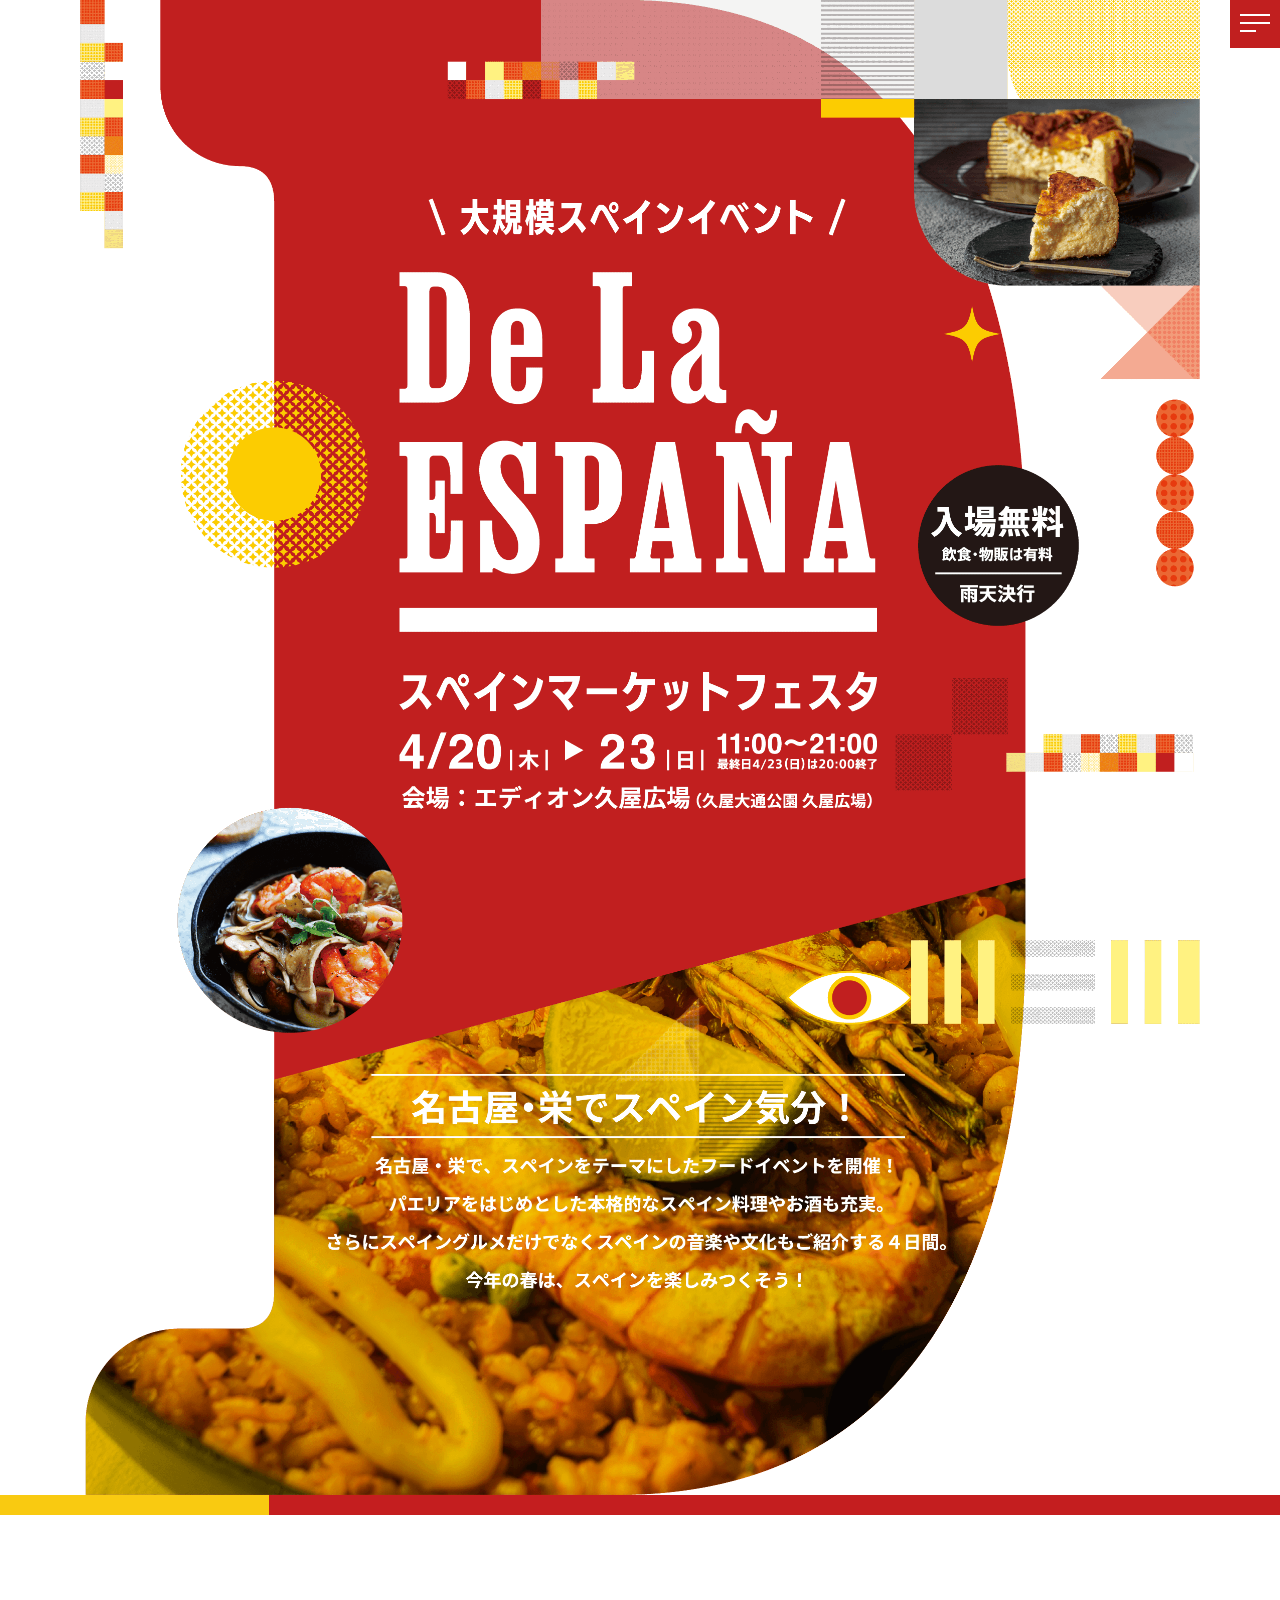
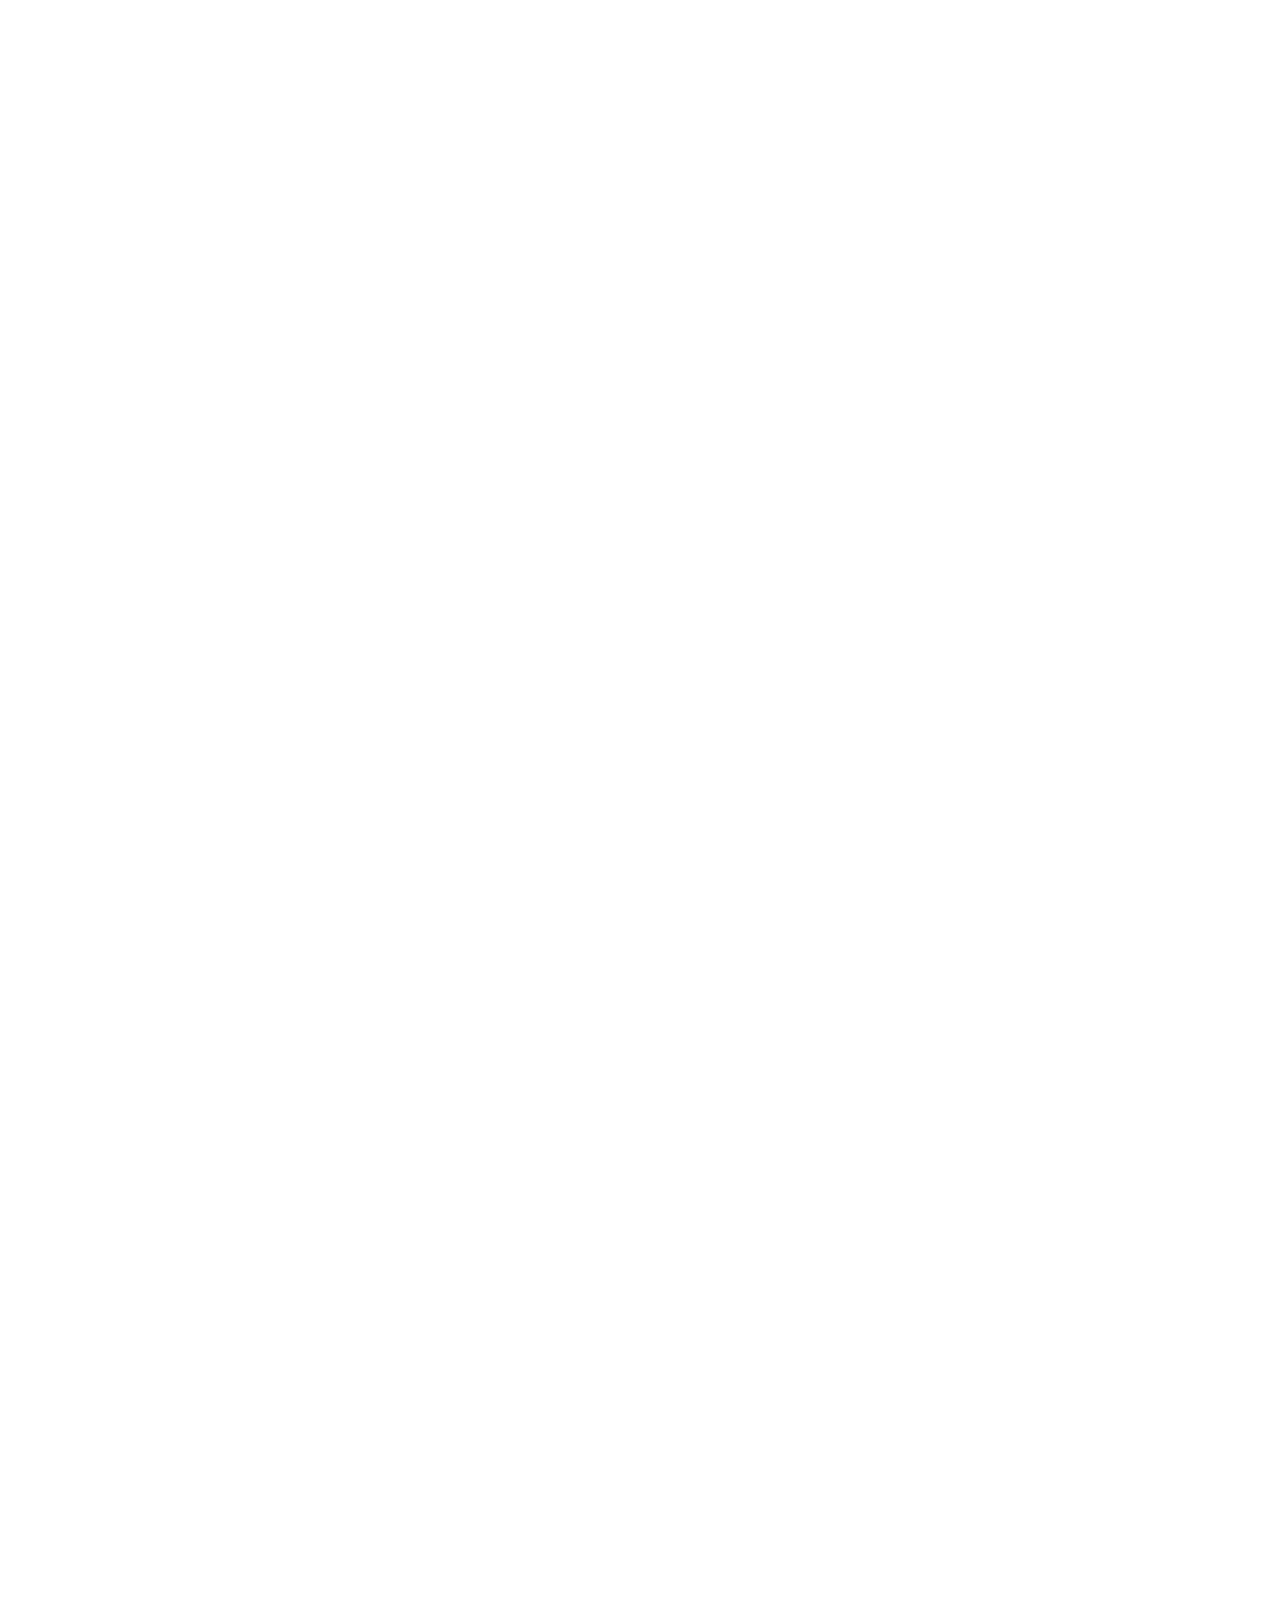
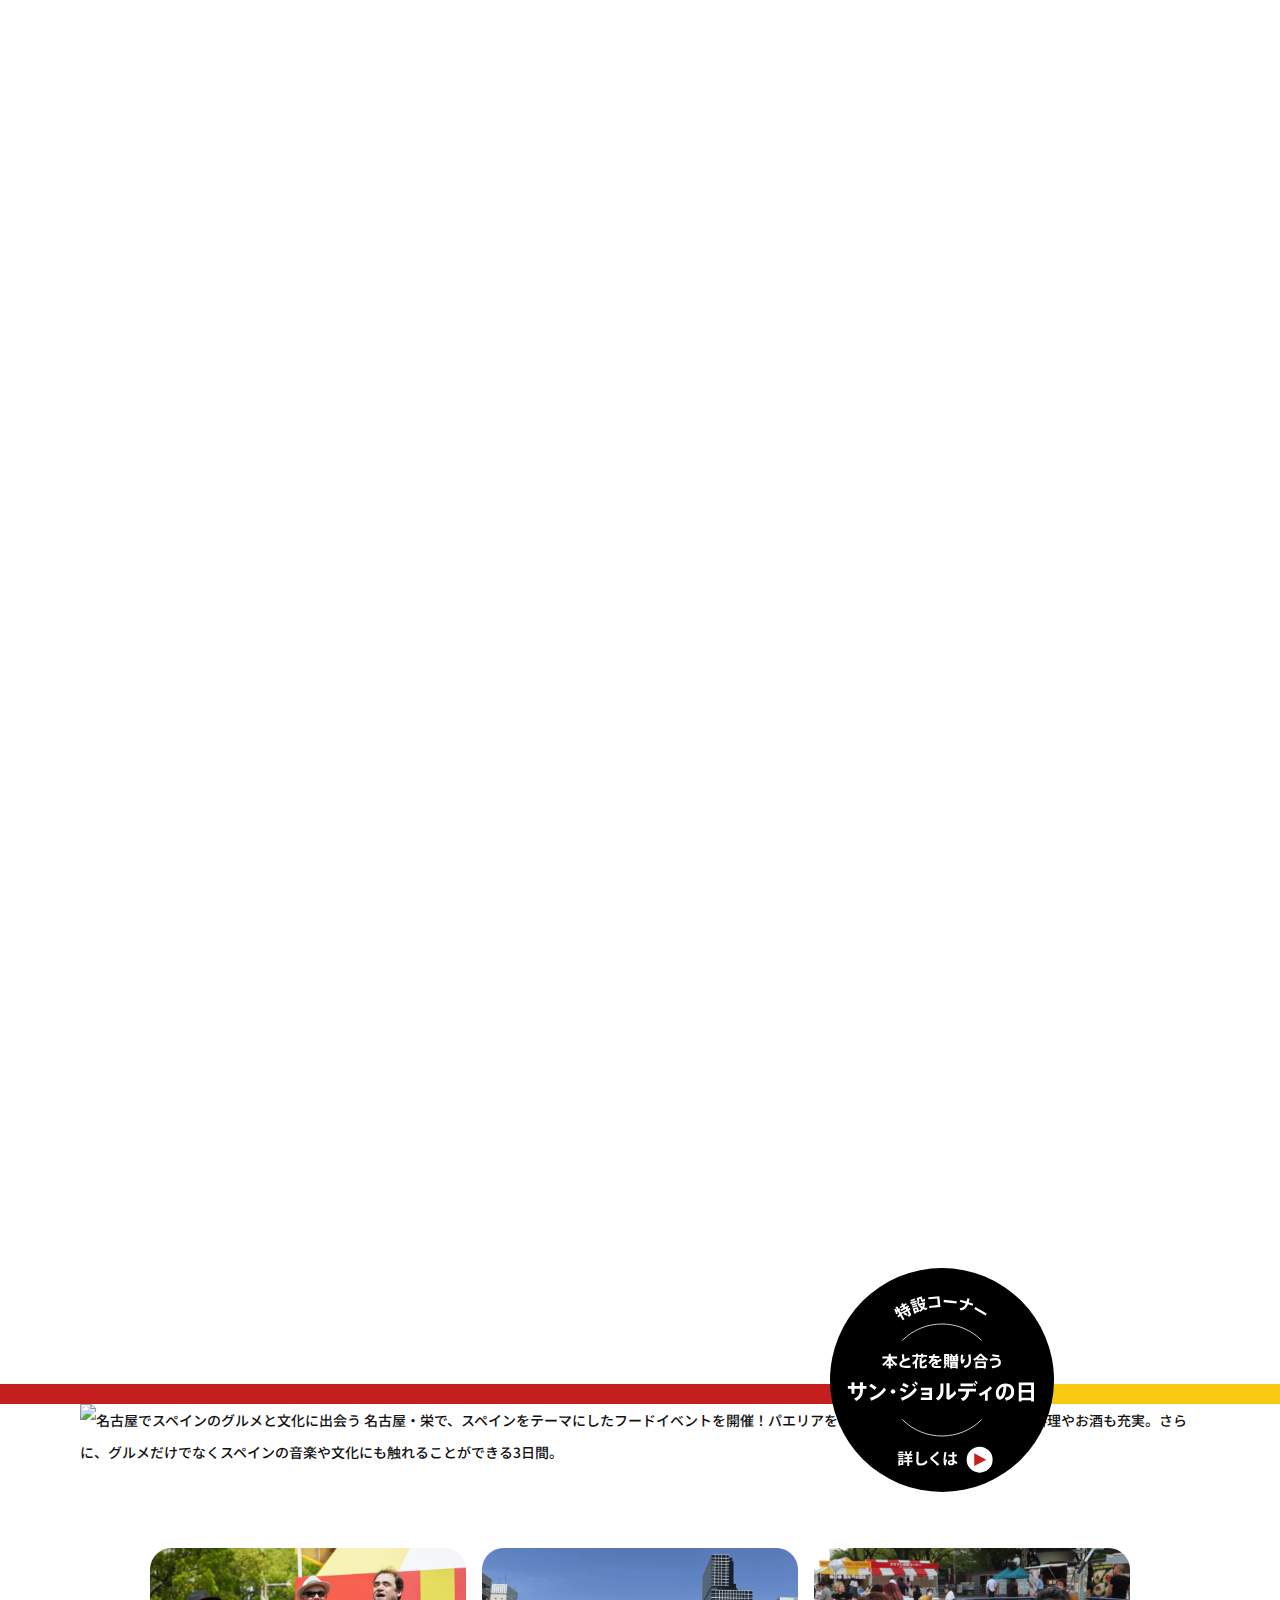
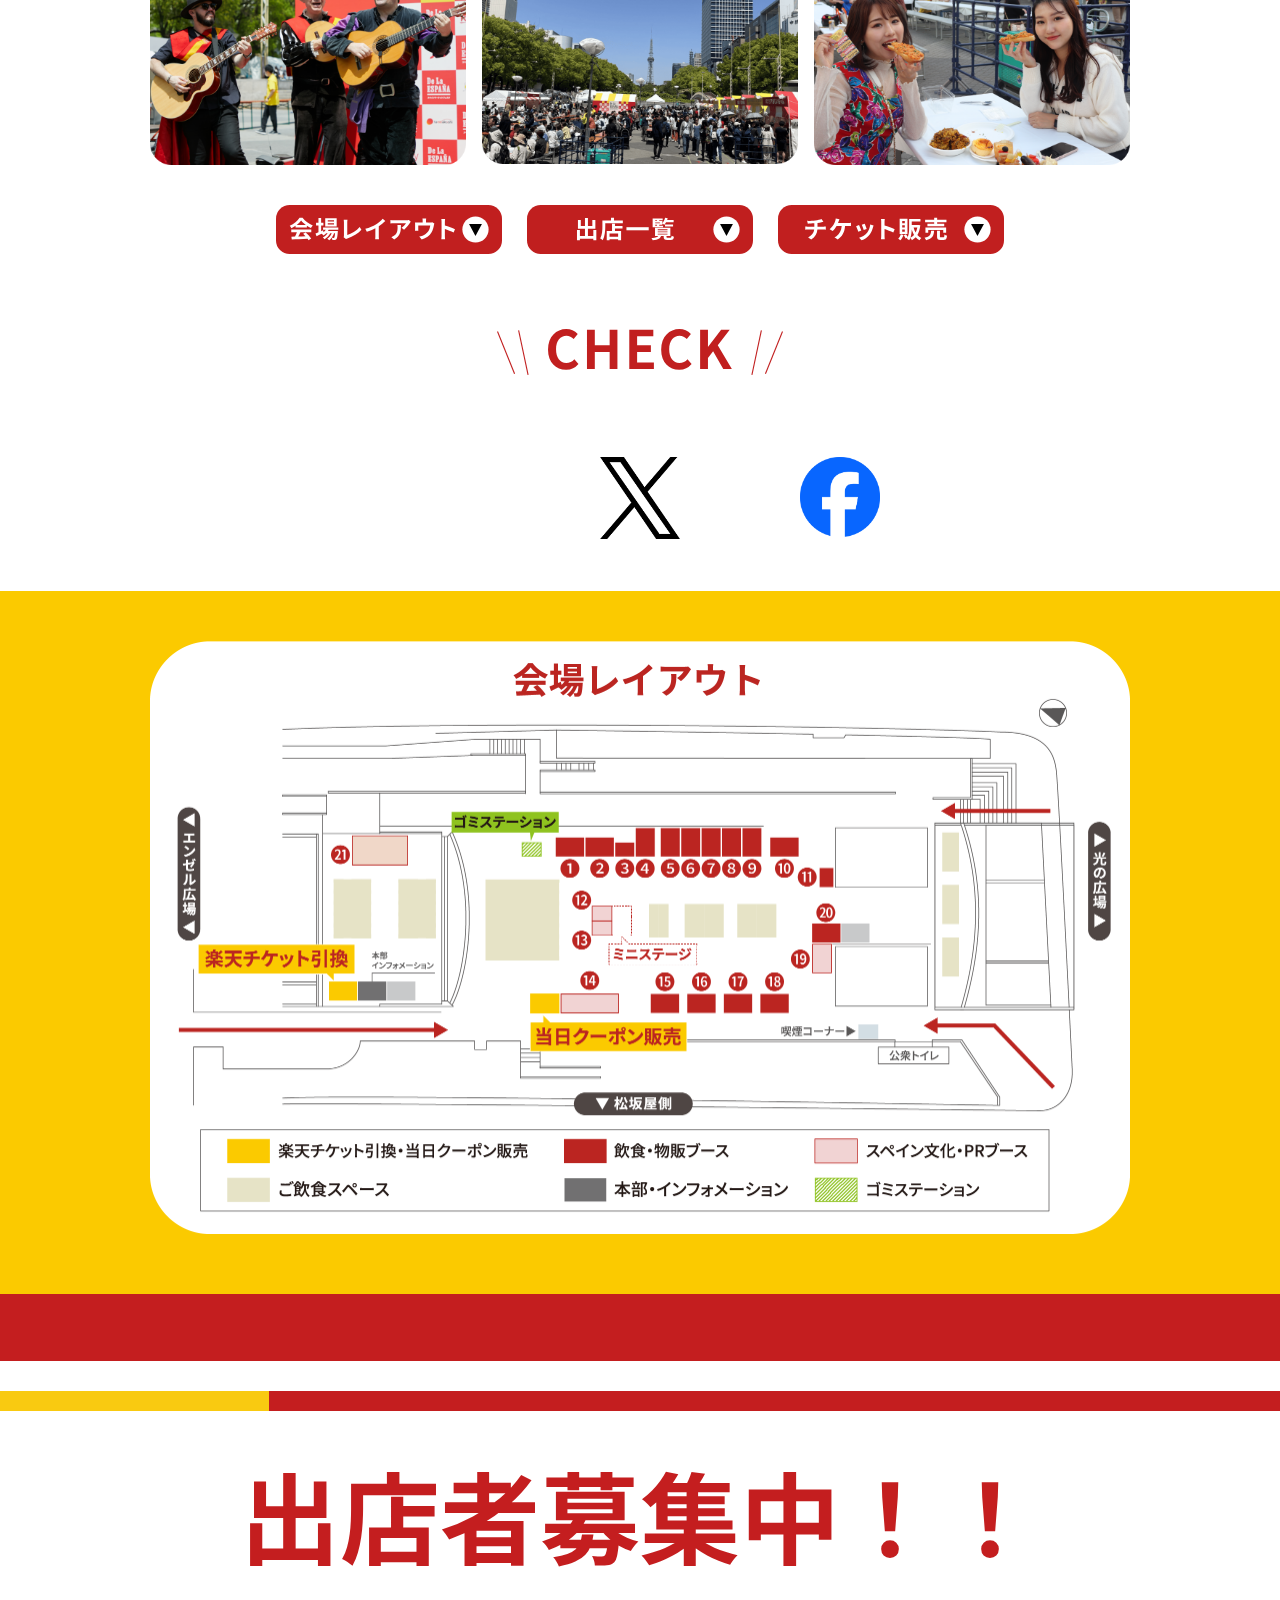
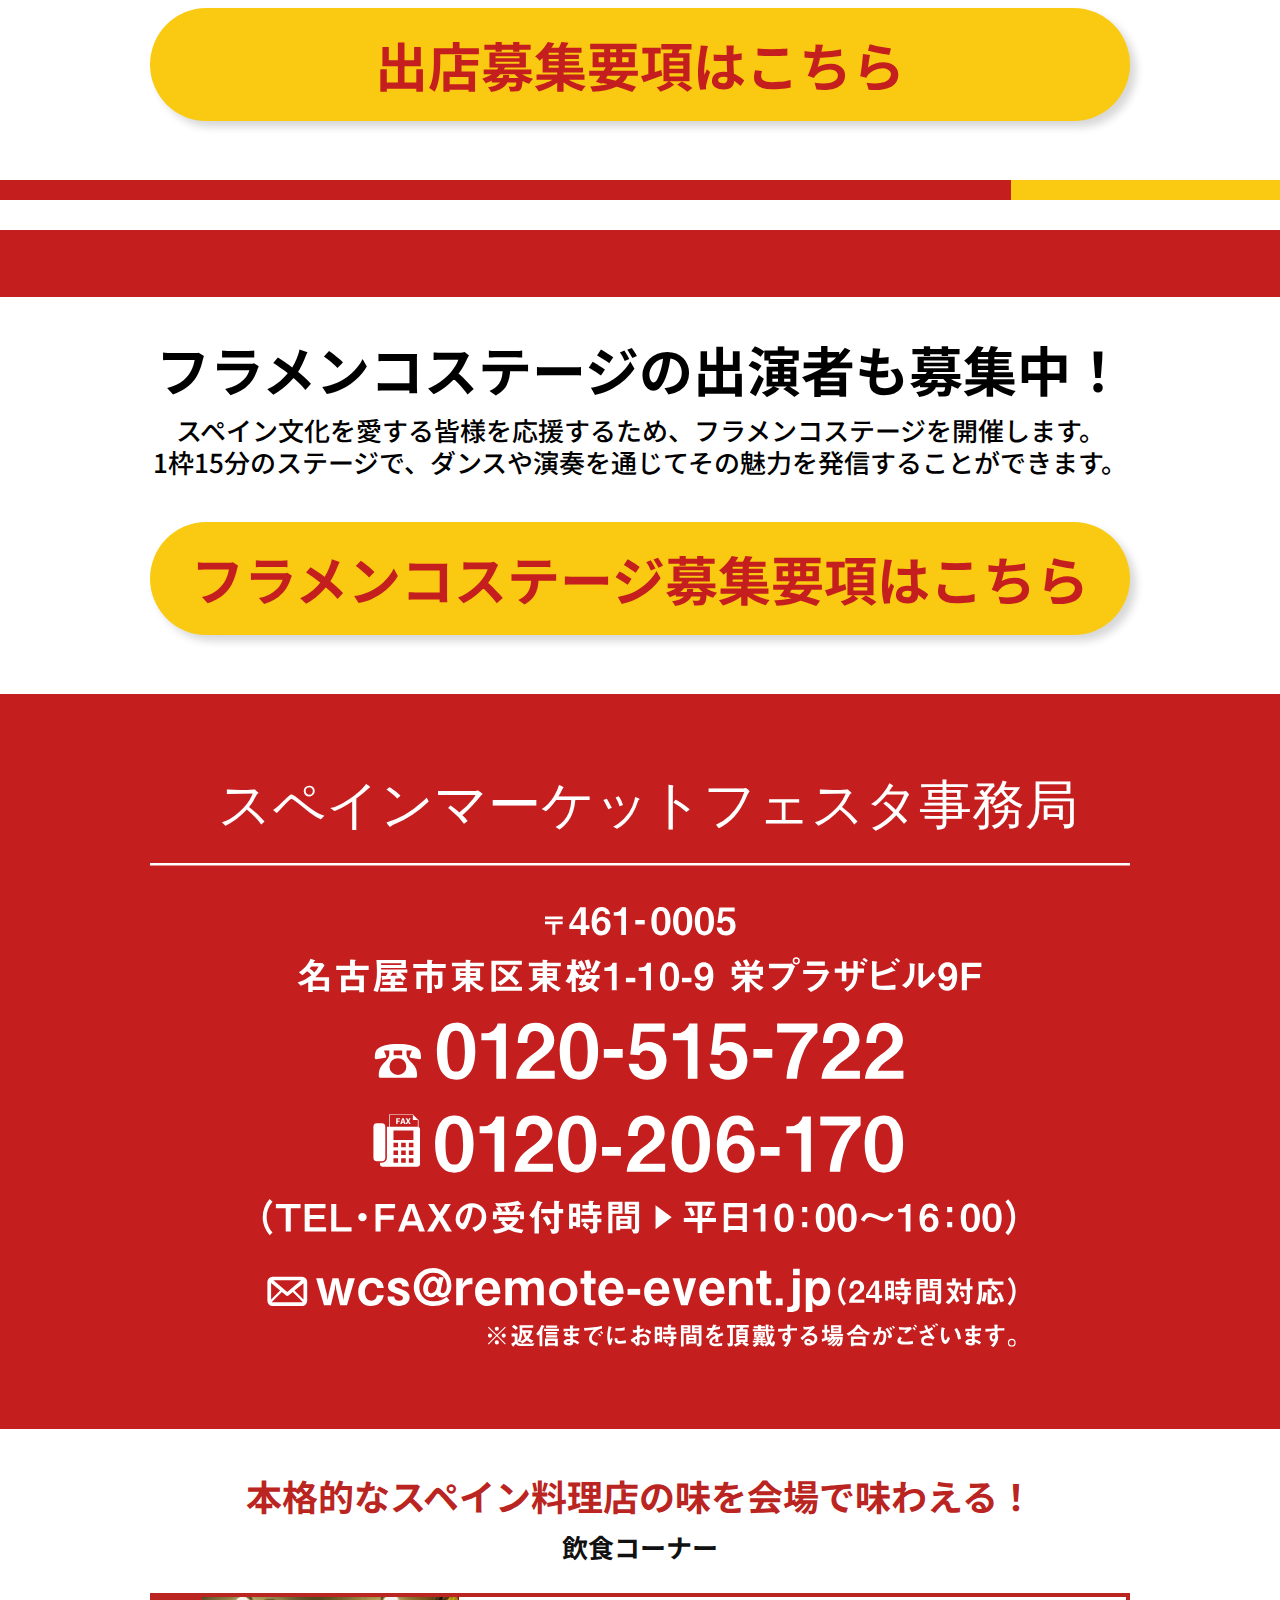
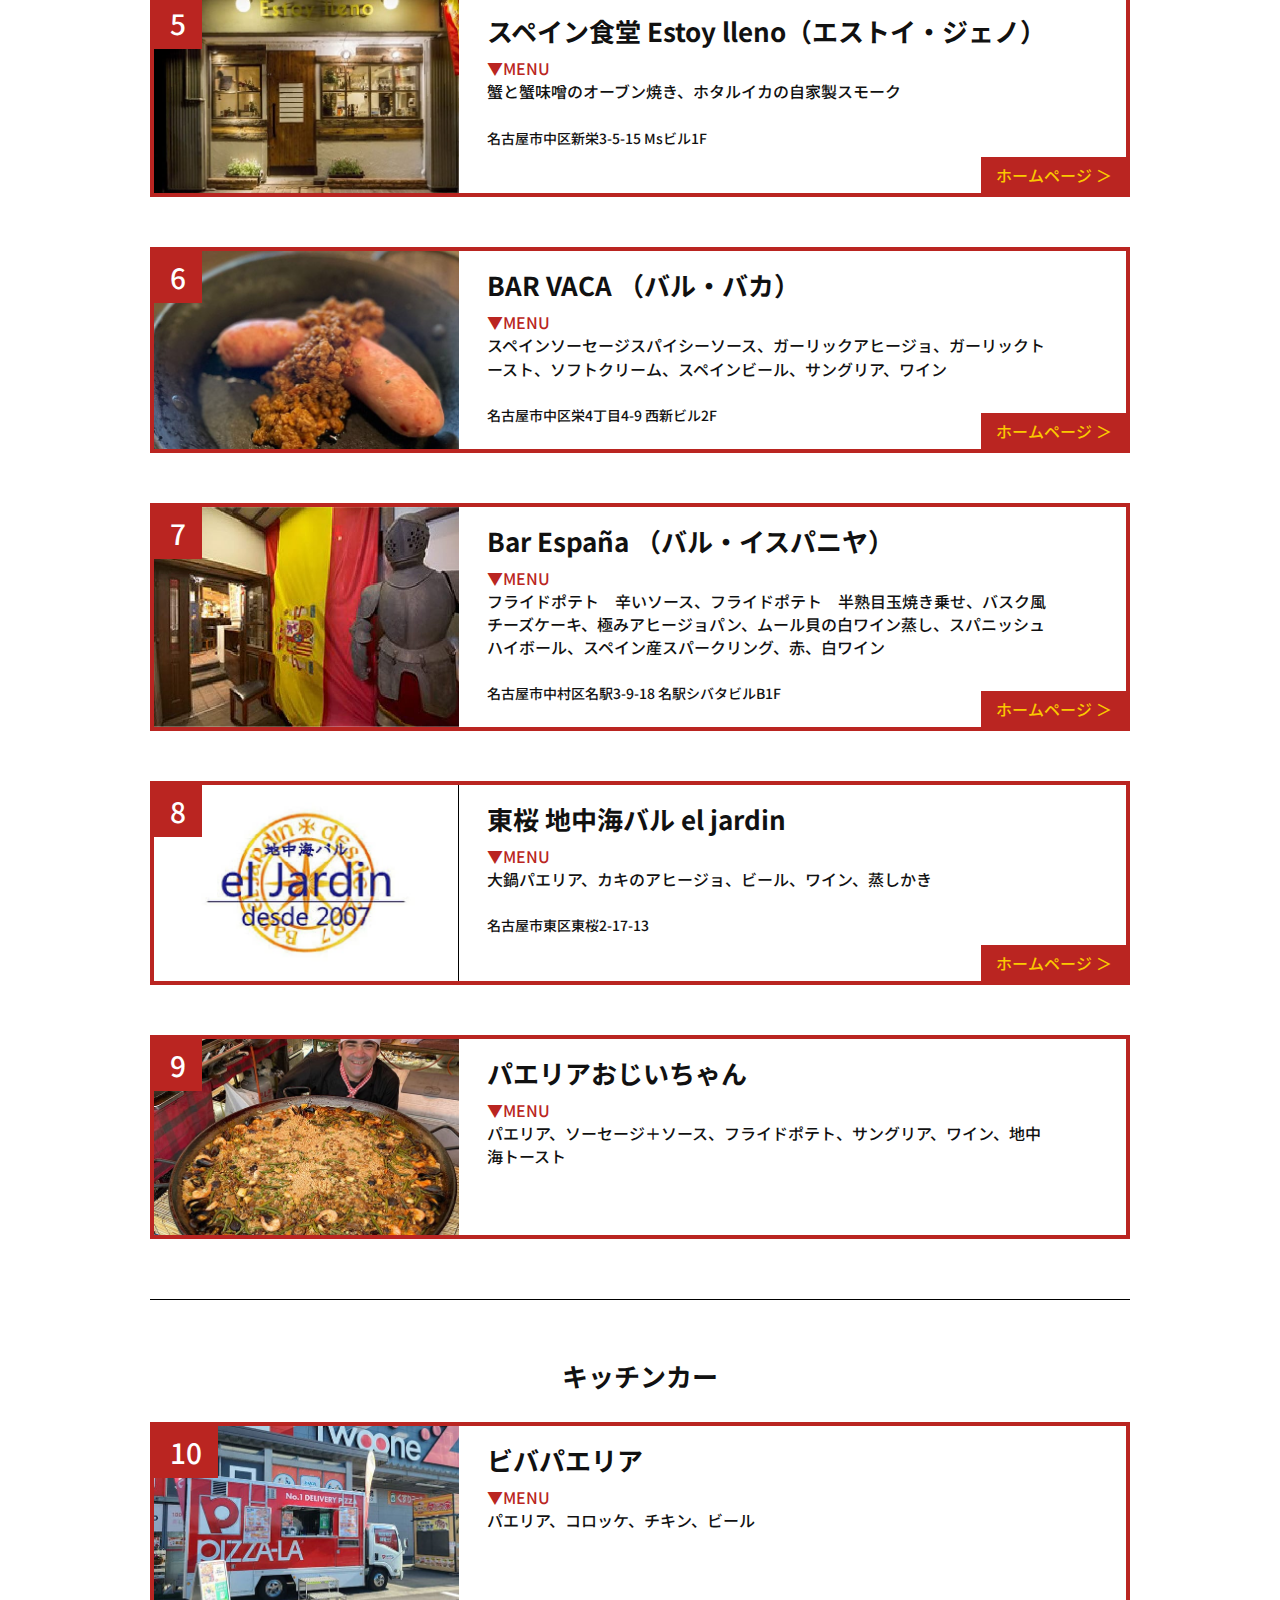
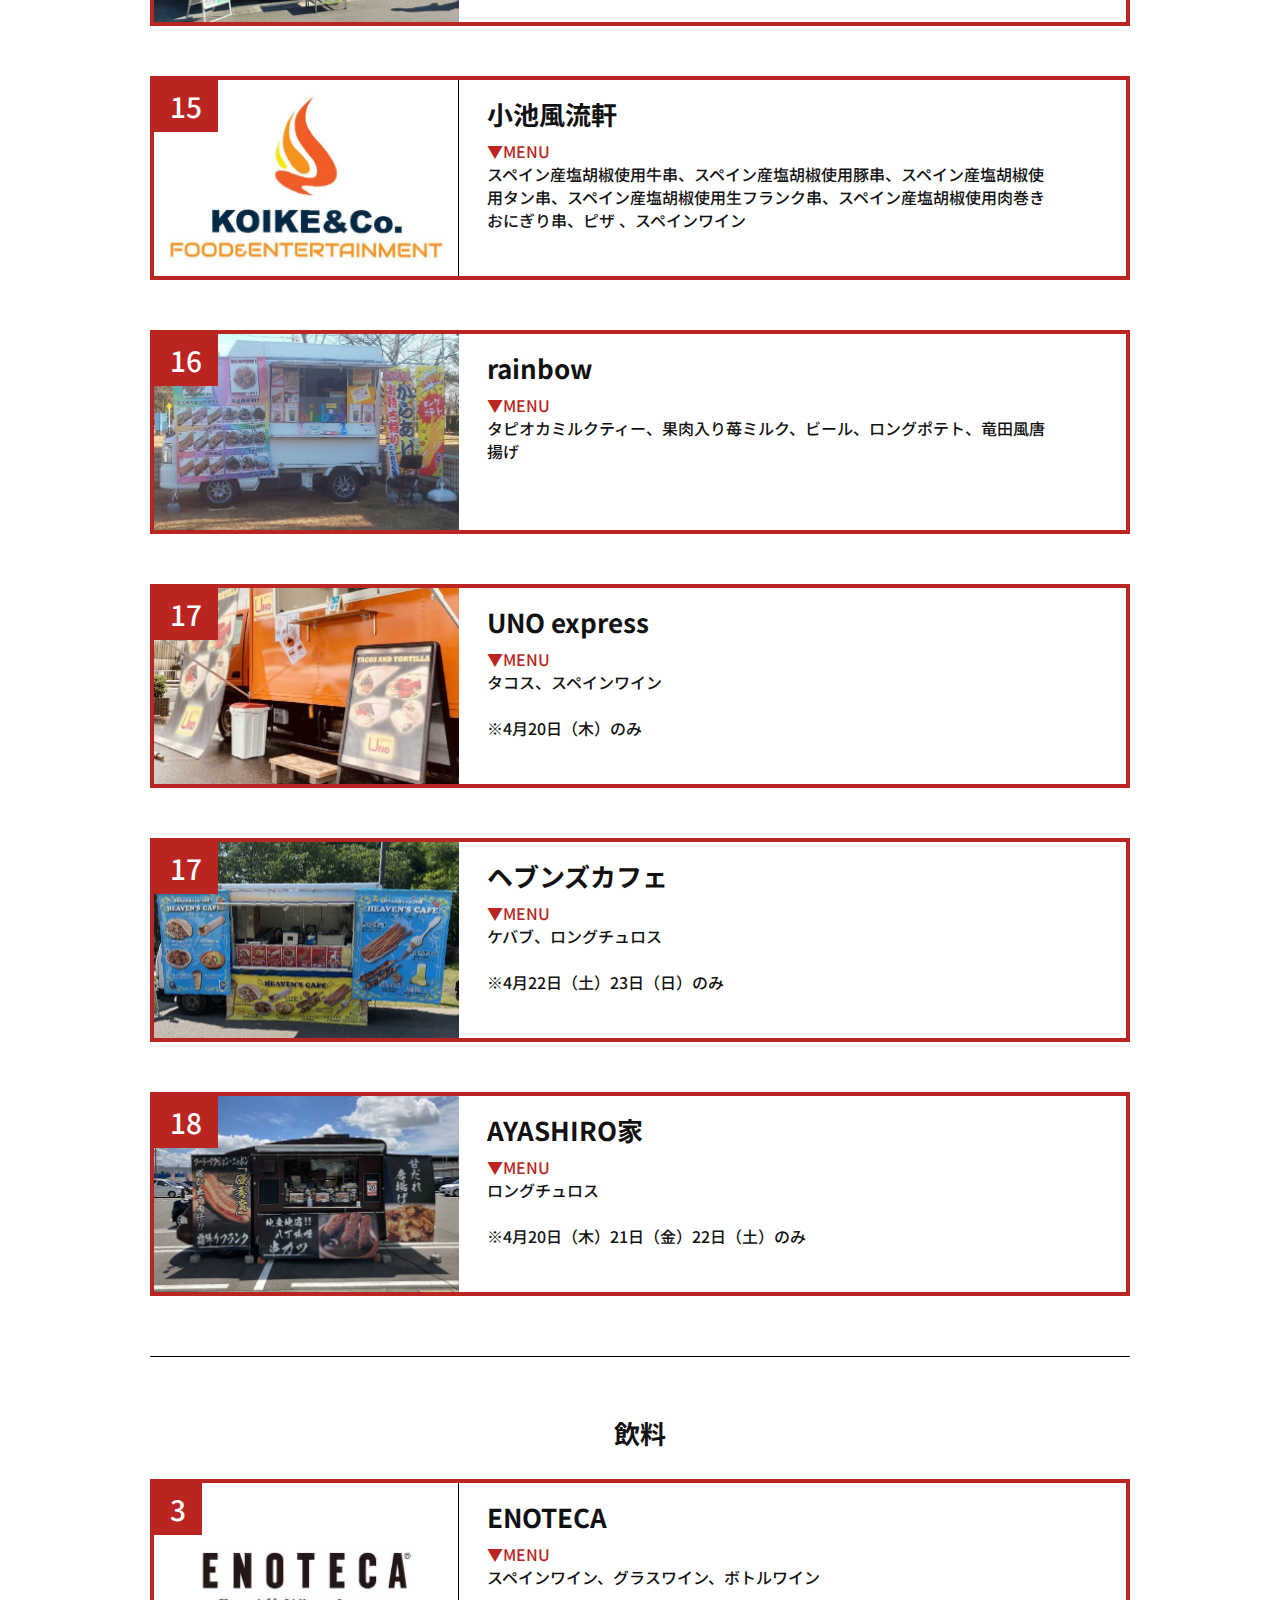
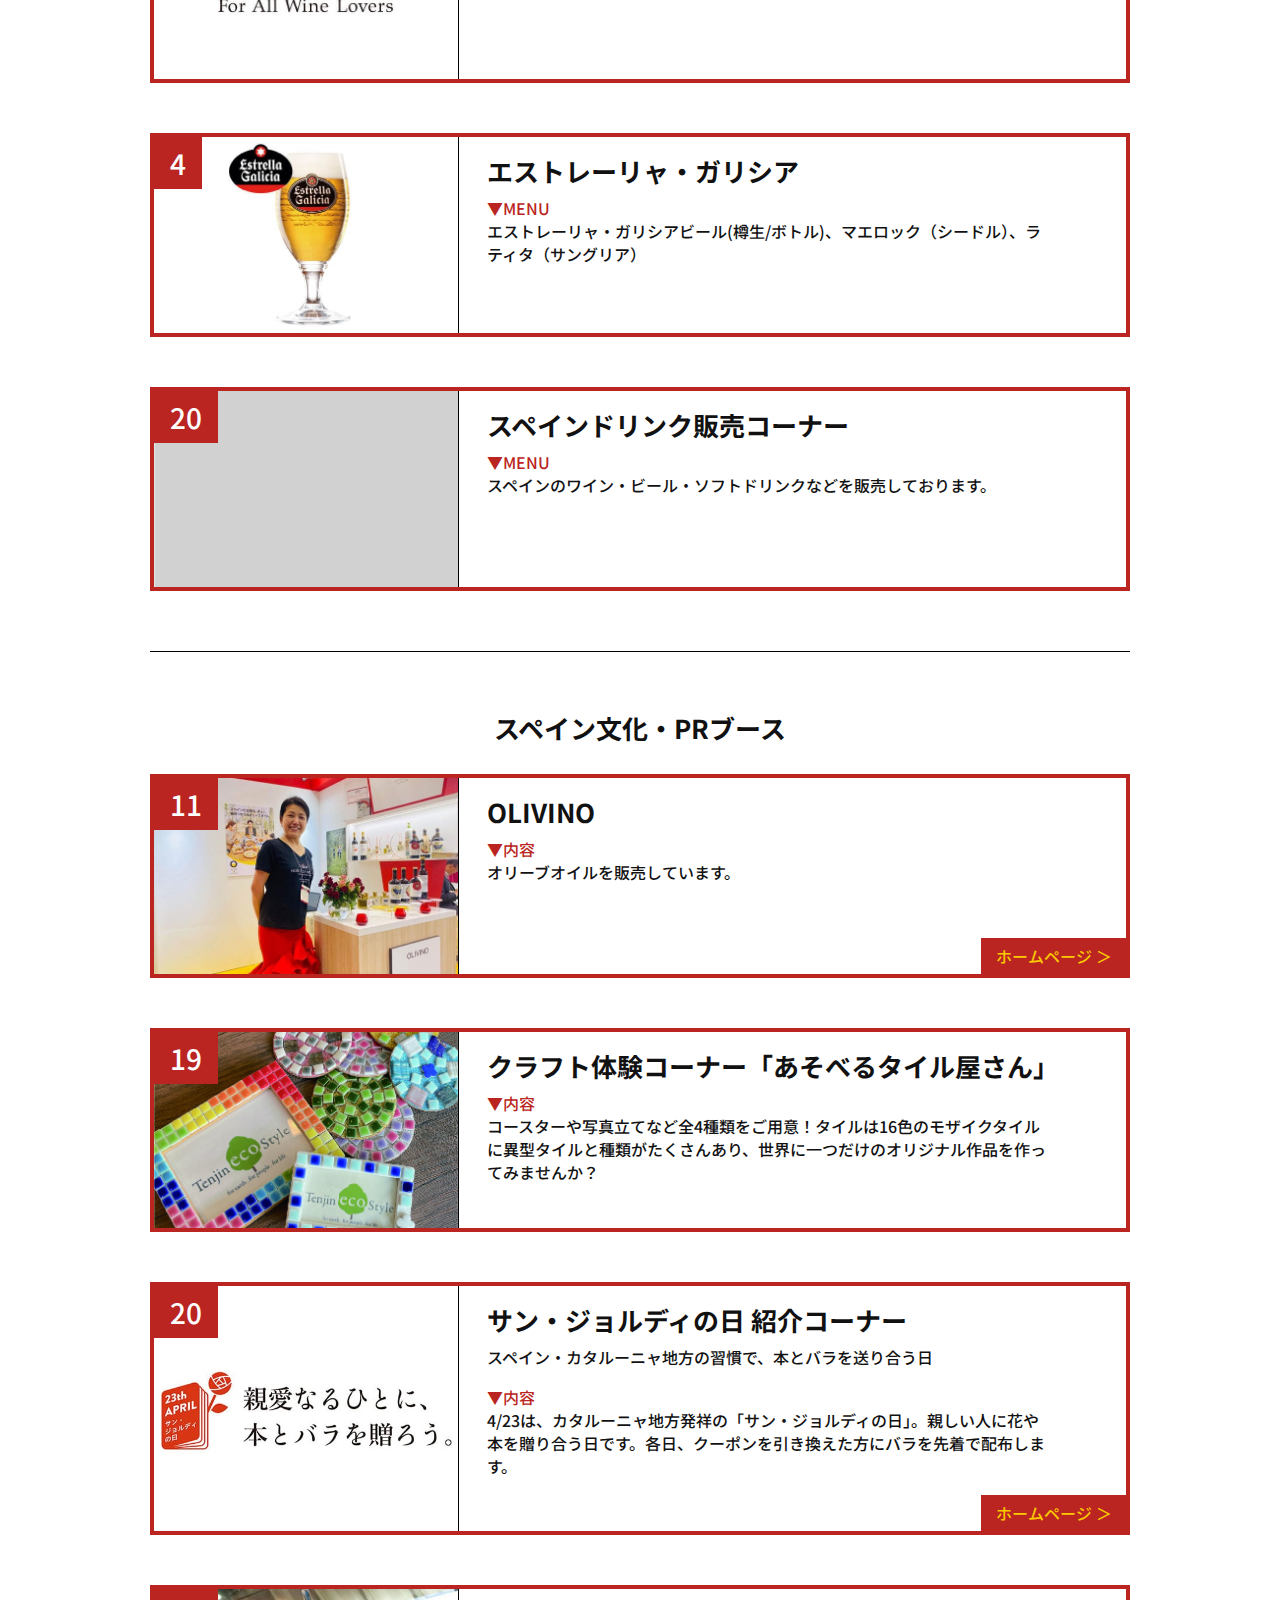
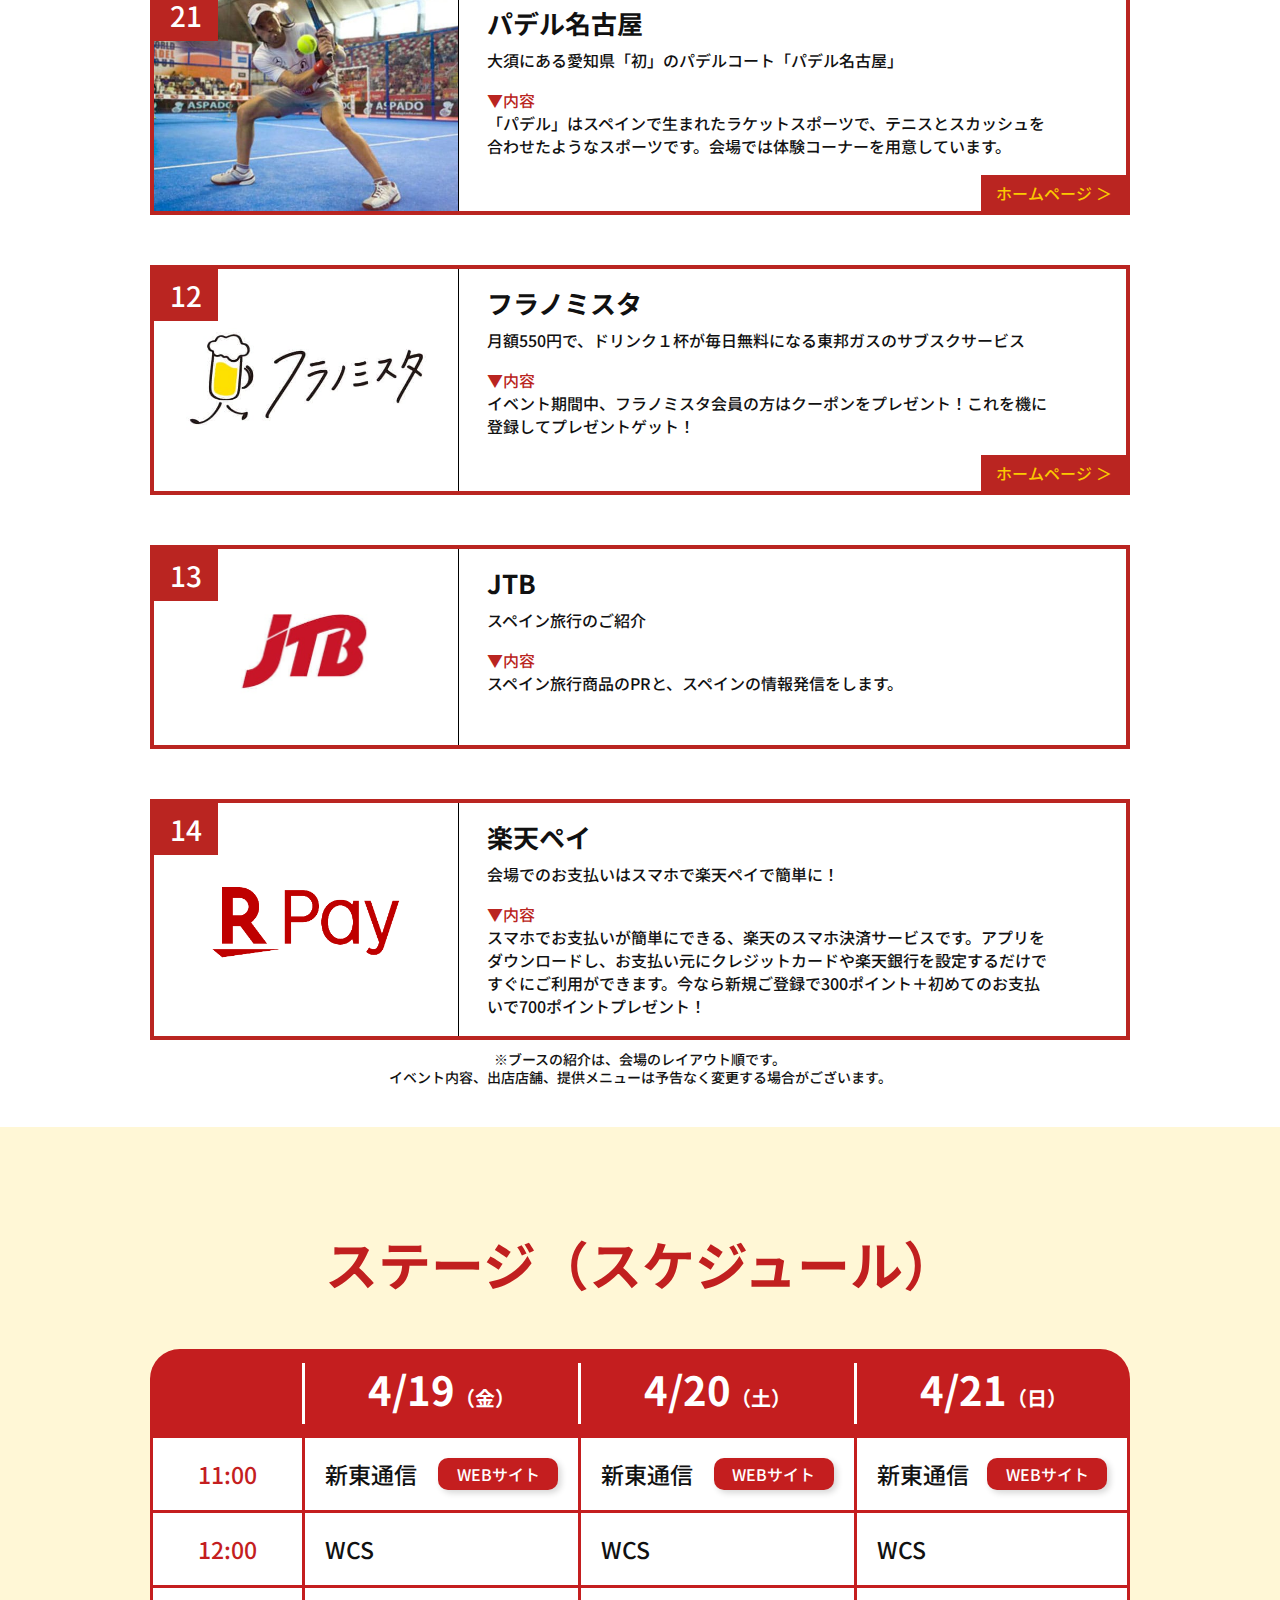
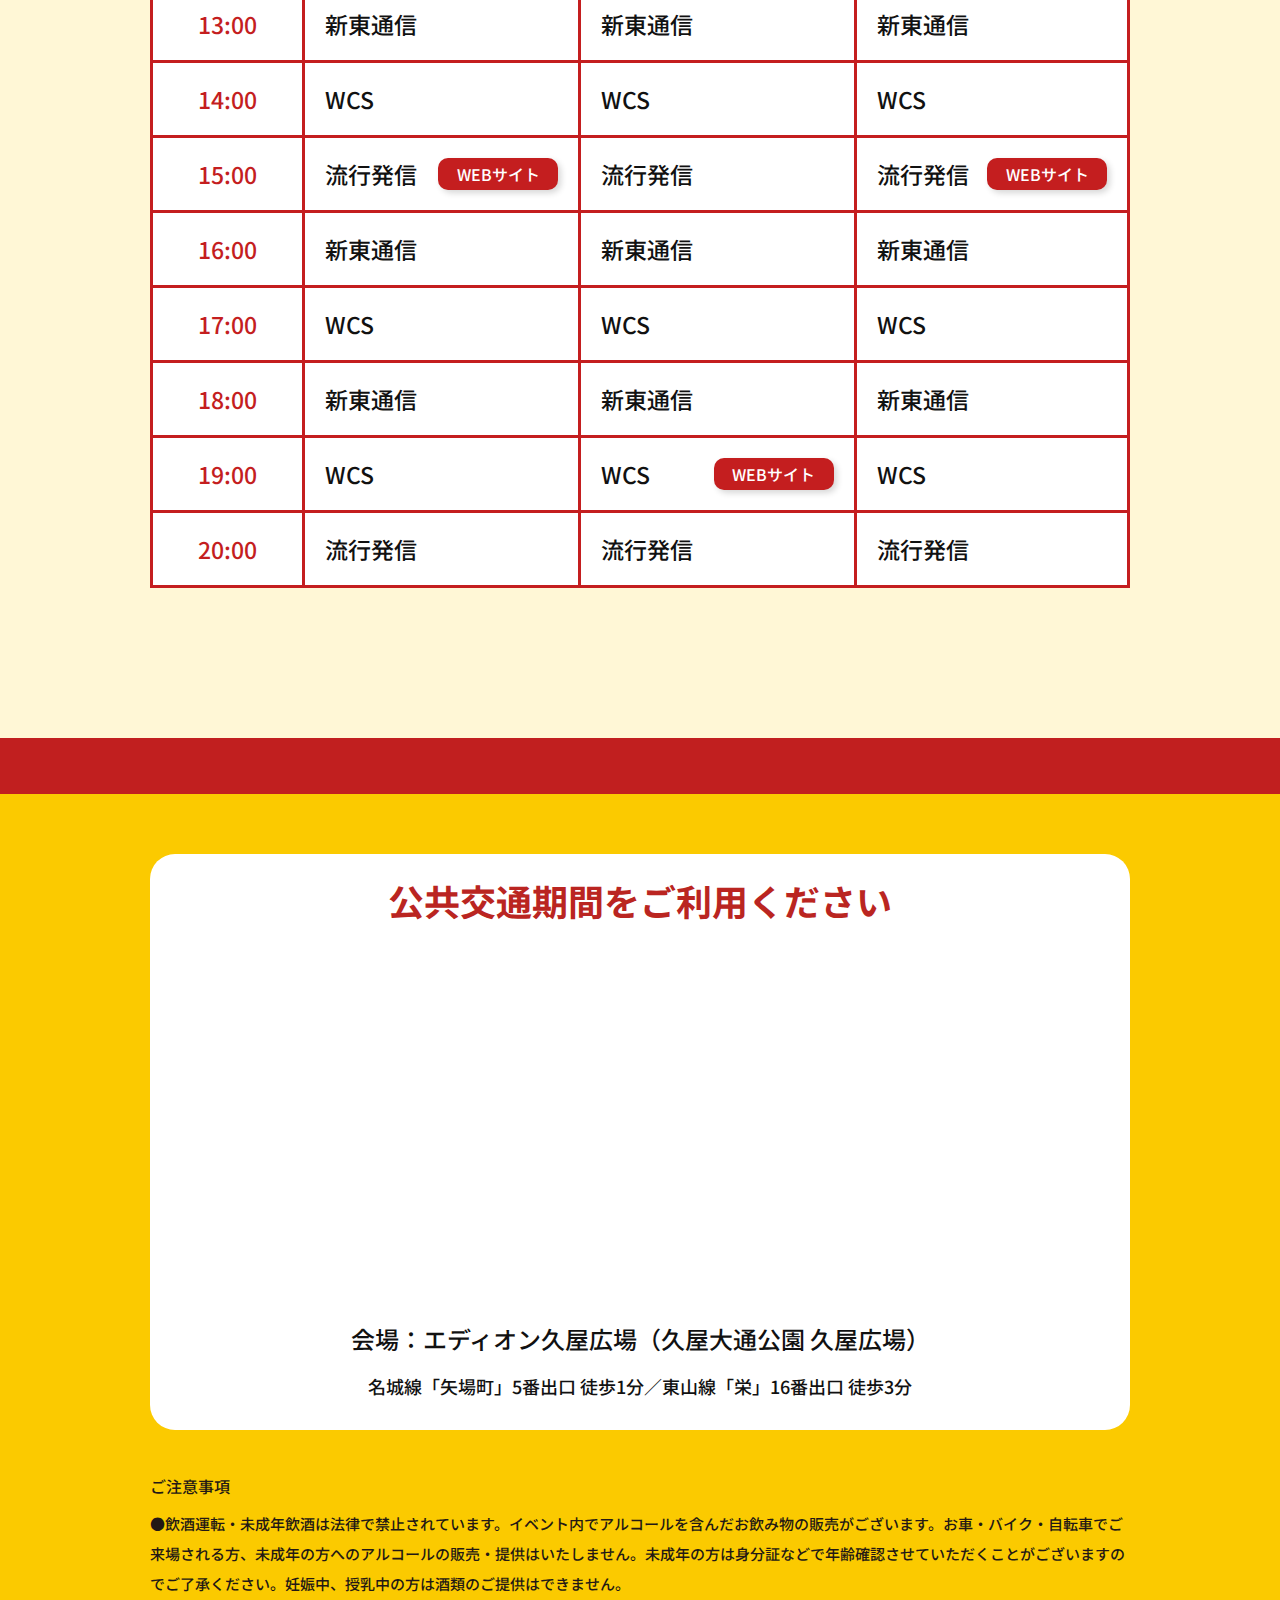
==== index.html @ 553603ed "残りmac mini" ====
<!DOCTYPE html>
<html lang="ja">
<head>
  <meta charset="UTF-8">
  <meta http-equiv="X-UA-Compatible" content="IE=edge">
  <meta name="format-detection" content="telephone=no">
  <meta name="viewport" content="width=device-width, initial-scale=1">
  <!-- seo -->
  <!-- Google Tag Manager -->
  <script>(function(w,d,s,l,i){w[l]=w[l]||[];w[l].push({'gtm.start':
  new Date().getTime(),event:'gtm.js'});var f=d.getElementsByTagName(s)[0],
  j=d.createElement(s),dl=l!='dataLayer'?'&l='+l:'';j.async=true;j.src=
  'https://www.googletagmanager.com/gtm.js?id='+i+dl;f.parentNode.insertBefore(j,f);
  })(window,document,'script','dataLayer','GTM-P8L8KBD');</script>
  <!-- End Google Tag Manager -->  
  <title>De La ESPAÑA スペインマーケットフェスタ</title>
  <meta name="description" content="スペイン・グルメフェス。2023/4/20〜23名古屋•栄「エディオン久屋広場」開催！最新情報更新！デ・ラ・エスパーニャ！！！">

  <!-- og:info -->
  <meta property="og:title" content="De La ESPANA スペインマーケットフェスタ">
  <meta property="og:description" content="スペイン・グルメフェス。2023/4/20〜23名古屋•栄「エディオン久屋広場」開催！最新情報更新！デ・ラ・エスパーニャ！！！">
  <meta property="og:url" content="https://spain-market-festa.jp/">
  <meta property="og:site_name" content="De La ESPANA スペインマーケットフェスタ">
  <meta property="og:type" content="website">
  <meta property="og:image" content="https://spain-market-festa.jp/images/ogp.png">
  <meta name="twitter:card" content="summary_large_image" />
  <meta name="twitter:title" content="De La ESPANA スペインマーケットフェスタ">
  <meta name="twitter:description" content="スペイン・グルメフェス。2023/4/20〜23名古屋•栄「エディオン久屋広場」開催！最新情報更新！デ・ラ・エスパーニャ！！！">
  <meta name="twitter:image:src" content="https://spain-market-festa.jp/images/ogp.png">

  <!-- css -->
  <link rel="stylesheet" href="css/common.css">
  <link rel="stylesheet" href="css/style.css">
  <link rel="preconnect" href="https://fonts.googleapis.com">
  <link rel="preconnect" href="https://fonts.gstatic.com" crossorigin>
  <link href="https://fonts.googleapis.com/css2?family=Noto+Sans+JP:wght@400;500;700;900&display=swap" rel="stylesheet">

  <!-- script -->
  <script src="https://ajax.googleapis.com/ajax/libs/jquery/1.11.1/jquery.min.js"></script>
  <script src="js/style.js"></script>
</head>
<body>
  <!-- Google Tag Manager (noscript) -->
  <noscript><iframe src="https://www.googletagmanager.com/ns.html?id=GTM-P8L8KBD"
  height="0" width="0" style="display:none;visibility:hidden"></iframe></noscript>
  <!-- End Google Tag Manager (noscript) -->
  <div class="main-wrap">
  <div class="">
		<div class="menu-btn">
			<a class="menu-trigger pc-menu">
			  <span></span>
			  <span></span>
			  <span></span>
			</a>
		</div>
		<div class="sp-menu">
			<ul>
				<li><a href="#anchor1" class="anchorlink sp-menulink">&gt;会場レイアウト</a></li>
				<li><a href="#anchor2" class="anchorlink sp-menulink">&gt;出店一覧</a></li>
				<!--<li><a href="#anchor3" class="anchorlink sp-menulink">&gt;チケット販売</a></li>-->
			</ul>
		</div>
	  </div>
  <div class="main-box">
	<section class="sec-1">
        <!-- <div class="wt-maku"></div>
        <div class="mes-wrap">
        <p>イベントは無事終了しました。<br class="hidden-xs hidden-sm">たくさんのご来場、まことにありがとうございました。<br class="hidden-xs hidden-sm">来年もお会いできること楽しみにしてます</p>
        <div class="sns-wrap">
            <p class="check-txt"><img src="images/check_02.svg" alt="check"></p>
            <ul>
            <li><a href="https://www.instagram.com/delaespana2023/" target="_blank" class="trans"><img src="images/icon_01_02.svg" alt="insta"></a></li>
            <li><a href="https://twitter.com/delaespana2023" target="_blank" class="trans"><img src="images/icon_02_02.svg" alt="Twitter"></a></li>
            <li><a href="https://www.facebook.com/delaespana2023/" target="_blank" class="trans"><img src="images/icon_03_02.svg" alt="facebook"></a></li>
            </ul>
        </div>
        </div> -->
        <div class="head-wrap centerwrap">
        <h1 class="m-img">
            <div class="hidden-xs hidden-sm"><img src="images/mainimg.png" alt="De La ESPANA スペインマーケットフェスタ 2023/4/20（木）〜23（日） 11:00〜21:00 最終日は4/23（日）は20:00終了 会場：エディオン久屋広場（久屋大通公園 久屋広場）"></div>
            <div class="hidden-md"><img src="images/mainimg_sp.png" alt="De La ESPANA スペインマーケットフェスタ 2023/4/20（木）〜23（日） 11:00〜21:00 最終日は4/23（日）は20:00終了 会場：エディオン久屋広場（久屋大通公園 久屋広場）"></div>
        </h1>
        <div class="m-img__video">
            <span class="line line__left--yellow"></span>
            <video width="100vw" height="240" autoplay muted loop>
                <source src="/video/video.mp4" type="video/mp4">
                <source src="movie.ogg" type="video/ogg">
            </video>
            <span class="line line__right--yellow"></span>
        </div>
        <div class="m-img__bottom">
            <img src="images/mainimg_bottom.png" alt="名古屋でスペインのグルメと文化に出会う 名古屋・栄で、スペインをテーマにしたフードイベントを開催！パエリアをはじめとした本格的なスペイン料理やお酒も充実。さらに、グルメだけでなくスペインの音楽や文化にも触れることができる3日間。" class="pc">
            <img src="images/mainimg_bottom_sp.png" alt="名古屋でスペインのグルメと文化に出会う 名古屋・栄で、スペインをテーマにしたフードイベントを開催！パエリアをはじめとした本格的なスペイン料理やお酒も充実。さらに、グルメだけでなくスペインの音楽や文化にも触れることができる3日間。" class="sp">
        </div>
        <div class="ex-btn">
            <a href="https://www.shinto-tsushin.co.jp/santjordi/" target="_blank" class="trans">
            <span class="hidden-xs hidden-sm"><img src="images/ex_bnr.svg" alt="サン・ジョルディの日"></span>
            <span class="hidden-md"><img src="images/ex_bnr_sp.png" alt="サン・ジョルディの日"></span>
            </a>
        </div>
        </div>

        <div class="head-wrap__eventImg">
            <div class="wrap1">
                <ul class="flex">
                    <li>
                        <img src="images/event_img01.png" alt="">
                    </li>
                    <li>
                        <img src="images/event_img02.png" alt="">
                    </li>
                    <li>
                        <img src="images/event_img03.png" alt="">
                    </li>
                </ul>
            </div>
        </div>

        <div class="list-flex">
        <div class="left-list">
            <ul>
                <li><a href="#anchor1" class="anchorlink"><img src="images/anchor_01.svg" alt=""></a></li>
                <li><a href="#anchor2" class="anchorlink"><img src="images/anchor_02.svg" alt=""></a></li>
                <li><a href="#anchor3" class="anchorlink"><img src="images/anchor_03.svg" alt=""></a></li>
            </ul>
        </div>
        <!-- <div class="sns-wrap">
            <p class="check-txt"><img src="images/check_02.svg" alt="check"></p>
            <ul>
            <li><a href="https://www.instagram.com/delaespana2023/" target="_blank" class="trans"><img src="images/icon_01_02.svg" alt="insta"></a></li>
            <li><a href="https://twitter.com/delaespana2023" target="_blank" class="trans"><img src="images/icon_02_02.svg" alt="Twitter"></a></li>
            <li><a href="https://www.facebook.com/delaespana2023/" target="_blank" class="trans"><img src="images/icon_03_02.svg" alt="facebook"></a></li>
            </ul>
        </div> -->
        </div>
        <figure class="check">
            <img src="images/check__red.svg" alt="">
        </figure>
        <!--<div class="text-wrap">
        <p class="obi-text"><span>入場料：無料（飲食・物販は有料）/ 雨天開催</span></p>
        <p class="obi-text2">名古屋・栄でスペイン気分！</p>
        <p class="m-text">名古屋・栄で、スペインをテーマにしたフードイベントを開催！<br class="hidden-xs hidden-sm">
            パエリアをはじめとした本格的なスペイン料理やお酒も充実。<br class="hidden-xs hidden-sm">
            さらにスペイングルメだけでなくスペインの音楽や文化もご紹介する４日間。<br class="hidden-xs hidden-sm">
            今年の春は、スペインを楽しみつくそう！</p>
            <div class="moyo1 hidden-xs hidden-sm"><img src="images/mainparts_01.png" alt=""></div>
            <div class="moyo2 hidden-xs hidden-sm"><img src="images/mainparts_02.png" alt=""></div>
        </div>-->
    </section>
    <div class="sns">
        <div class="sns__wrap">
            <ul>
                <li>
                    <a href="https://www.instagram.com/delaespana2023/" target="_blank">
                        <img src="images/instagram.svg" alt="">
                    </a>
                </li>
                <li>
                    <a href="https://twitter.com/delaespana2023" target="_blank">
                        <img src="images/x.svg" alt="">
                    </a>
                </li>
                <li>
                    <a href="https://www.facebook.com/delaespana2023/" target="_blank">
                        <img src="images/facebook.svg" alt="">
                    </a>
                </li>
            </ul>
        </div>
    </div>
	<!-- <section class="sec-2">
        <div class="bg-img hidden-xs hidden-sm"><img src="images/bg_01.png" alt=""></div>
        <div class="wrap2">
            <ul class="human-list">
                <li>
                <div class="pic"><img src="images/img_01.png" alt="高橋 幸輝"></div>
                <div class="text">
                    <p class="name1">ゆきむら オーナーシェフ</p>
                    <p class="name2">高橋 幸輝</p>
                    <p class="m-text kakko">「世界一予約の取れないレストラン」で有名なスペイン「エル・ブジ」ともコラボレーションした日本人シェフ「高橋幸輝」シェフ監修のスペシャルメニューを数量限定で提供します。和の技術と融合した料理を堪能ください。</p>
                </div>
                </li>
                <li>
                <div class="pic"><img src="images/img_02.jpg" alt="シェ・シバタ"></div>
                <div class="text">
                    <p class="name1">シェ・シバタ</p>
                    <p class="name2"><span>Founder Executive Chef</span>&nbsp;柴田 武</p>
                    <p class="m-text">フランスの伝統や技術をベースに、日本人ならではの繊細な感覚を生かし、多種多様なスイーツを生み出している。現在、日本に4店舗、中国やタイにも「シェ・シバタ」を展開。日本人パティシエとして初めて自社ブランドを海外展開し、世界中から出店以外にもフランスチョコレートメーカーのアンバサダー就任等、様々なオファーを受けている。</p>
                </div>
                </li>
                <li>
                <div class="pic"><img src="images/img_03.jpg" alt="ラ・トゥナ・デ・ハポン"></div>
                <div class="text">
                    <p class="name2">ラ・トゥナ・デ・ハポン</p>
                    <p class="m-text">当日は、800年近い歴史を持つスペインの伝統音楽「ラ・トゥナ」の生演奏が楽しめます。1日3回演奏予定。ラテンの音楽で陽気な音楽を会場の至る所で演奏し来場された方を楽しませます。</p>
                </div>
                </li>
            </ul>
        </div>
  </section> -->
</div>

<section class="sec-3">
    <div class="wrap1">
        <div class="map-img hidden-xs hidden-sm"><img src="images/map_img.png" alt=""></div>
        <div class="map-img hidden-md"><img src="images/map_img_sp.png" alt=""></div>
        <!-- <h2 class="sub-copy">スペインマーケットフェスタだけの<br class="hidden-md">スペシャルコラボ</h2>
        <div class="list-box">
            <ul class="kaijo-list">
                <li>
                <div class="pic">
                    <div class="img">
                    <img src="images/pic_01.jpg" alt="">
                    </div>
                    <p class="no">1</p>
                </div>
                <div class="text">
                    <div class="text-wrap">
                    <p class="name">スペインマーケットフェスタ×高橋幸輝</p>
                    <p class="title">“和”の技術と融合したスペシャルメニュー</p>
                    <p class="p-text">世界一予約の取れない店として有名だった「エル・ブジ」のステージで活躍した高橋シェフ監修のタパスやメロッソとそれに合わせたワインを提供いたします。</p>
                    </div>
                </div>
                </li>
                <li>
                <div class="pic">
                    <div class="img">
                    <img src="images/pic_02.jpg" alt="">
                    </div>
                    <p class="no">2</p>
                </div>
                <div class="text">
                    <div class="text-wrap">
                    <p class="name">スペインマーケットフェスタ×柴田武</p>
                    <p class="title">本場にこだわったバレンシアのパエリア</p>
                    <p class="p-text">パエリア発祥の地バレンシアにてパエリア世界チャンピオンから学んだ本格パエリアを、本場の食材にこだわり限定数量にて提供。チーズケーキ「トルタ デ ケェッソ」も販売します。</p>
                    </div>
                </div>
                </li>
            </ul>
        </div> -->
    </div>
</section>

<div class="application">
    <span class="line line__left--yellow"></span>
    <strong>出店者<br class="sp"><small>募集中！！</small></strong>
    <a href="" class="application__btn">出店募集要項はこちら</a>
    <span class="line line__right--yellow"></span>
</div>
<div class="application__flamenco">
    <div class="flamenco_wrap">
        <strong>フラメンコステージの<br class="sp">出演者も募集中！</strong>
        <p>
            スペイン文化を愛する皆様を応援するため、<br class="sp">フラメンコステージを開催します。<br>
            1枠15分のステージで、ダンスや演奏を通じて<br class="sp">その魅力を発信することができます。
        </p>
    </div>
    <a href="" class="application__btn">フラメンコステージ<br class="sp">募集要項はこちら</a>
</div>

<section id="info">
    <div class="wrap1">
        <figure>
            <img src="images/spain_info.svg" class="pc" alt="スペインマーケットフェスタ事務局 〒461-0005 名古屋市東区東桜1-10-9 栄プラザビル9F 0120-515-722 0120-206-170 （TEL・FAXの受付時間 平日10:00〜16:00） wcs@remote-event.jp（24時間対応）※返信までにお時間を頂戴する場合がございます。">
            <img src="images/spain_info_sp.svg" class="sp" alt="スペインマーケットフェスタ事務局 〒461-0005 名古屋市東区東桜1-10-9 栄プラザビル9F 0120-515-722 0120-206-170 （TEL・FAXの受付時間 平日10:00〜16:00） wcs@remote-event.jp（24時間対応）※返信までにお時間を頂戴する場合がございます。">
        </figure>
    </div>
</section>


<div class="link-area" id="anchor1"></div>

<div class="link-area" id="anchor2"></div>
<section class="sec-4">
  <div class="wrap1">
    <div class="list-box">
      <h2 class="list-copy">本格的なスペイン料理店の味を<br class="hidden-md">会場で味わえる！</h2>
      <h3 class="list-ttl">飲食コーナー</h3>
      <ul class="kaijo-list ptn2">
        <li>
          <div class="pic">
            <div class="img">
              <img src="images/pic_03.jpg" alt="">
            </div>
            <p class="no">5</p>
          </div>
          <div class="text">
            <div class="text-wrap">
              <p class="title">スペイン食堂 Estoy lleno<br class="hidden-md">（エストイ・ジェノ）</p>
              <p class="p-text"><span class="red">▼MENU</span><br>
                蟹と蟹味噌のオーブン焼き、ホタルイカの自家製スモーク</p>
              <p class="mini-text">名古屋市中区新栄3-5-15 Msビル1F</p>
            </div>
            <a href="http://estoy-lleno.jp/" target="_blank" class="hp-link">ホームページ  ＞</a>
          </div>
        </li>
        <li>
          <div class="pic">
            <div class="img">
              <img src="images/pic_04.jpg" alt="">
            </div>
            <p class="no">6</p>
          </div>
          <div class="text">
            <div class="text-wrap">
              <p class="title">BAR VACA <br class="hidden-md">（バル・バカ）</p>
              <p class="p-text"><span class="red">▼MENU</span><br>
                スペインソーセージスパイシーソース、ガーリックアヒージョ、ガーリックトースト、ソフトクリーム、スペインビール、サングリア、ワイン</p>
              <p class="mini-text">名古屋市中区栄4丁目4-9 西新ビル2F</p>
            </div>
            <a href="https://barvaca.business.site/" target="_blank" class="hp-link">ホームページ  ＞</a>
          </div>
        </li>
        <li>
          <div class="pic">
            <div class="img">
              <img src="images/pic_05.jpg" alt="">
            </div>
            <p class="no">7</p>
          </div>
          <div class="text">
            <div class="text-wrap">
              <p class="title">Bar España <br class="hidden-md">（バル・イスパニヤ）</p>
              <p class="p-text"><span class="red">▼MENU</span><br>
                フライドポテト　辛いソース、フライドポテト　半熟目玉焼き乗せ、バスク風チーズケーキ、極みアヒージョパン、ムール貝の白ワイン蒸し、スパニッシュハイボール、スペイン産スパークリング、赤、白ワイン</p>
              <p class="mini-text">名古屋市中村区名駅3-9-18 名駅シバタビルB1F</p>
            </div>
            <a href="https://orangesunshine.co.jp/shop/details1.html" target="_blank" class="hp-link">ホームページ  ＞</a>
          </div>
        </li>
        <li>
          <div class="pic line">
            <div class="img">
              <img src="images/pic_06.jpg" alt="">
            </div>
            <p class="no">8</p>
          </div>
          <div class="text">
            <div class="text-wrap">
              <p class="title">東桜  地中海バル <br class="hidden-md">el jardin</p>
              <p class="p-text"><span class="red">▼MENU</span><br>
                大鍋パエリア、カキのアヒージョ、ビール、ワイン、蒸しかき</p>
              <p class="mini-text">名古屋市東区東桜2-17-13</p>
            </div>
            <a href="https://tabelog.com/aichi/A2301/A230104/23073638/" target="_blank" class="hp-link">ホームページ  ＞</a>
          </div>
        </li>
        <li>
          <div class="pic">
            <div class="img">
              <img src="images/pic_07.jpg" alt="">
            </div>
            <p class="no">9</p>
          </div>
          <div class="text">
            <div class="text-wrap">
              <p class="title">パエリアおじいちゃん</p>
              <p class="p-text"><span class="red">▼MENU</span><br>
                パエリア、ソーセージ＋ソース、フライドポテト、サングリア、ワイン、地中海トースト</p>
            </div>
          </div>
        </li>
      </ul>
    </div>
    <div class="list-box">
      <h3 class="list-ttl">キッチンカー</h3>
      <ul class="kaijo-list ptn2">
        <li>
          <div class="pic">
            <div class="img">
              <img src="images/pic_11.jpg" alt="">
            </div>
            <p class="no">10</p>
          </div>
          <div class="text">
            <div class="text-wrap">
              <p class="title">ビバパエリア</p>
              <p class="p-text"><span class="red">▼MENU</span><br>
                パエリア、コロッケ、チキン、ビール</p>
            </div>
          </div>
        </li>
        <li>
          <div class="pic line">
            <div class="img">
              <img src="images/pic_08.jpg" alt="">
            </div>
            <p class="no">15</p>
          </div>
          <div class="text">
            <div class="text-wrap">
              <p class="title">小池風流軒</p>
              <p class="p-text"><span class="red">▼MENU</span><br>
                スペイン産塩胡椒使用牛串、スペイン産塩胡椒使用豚串、スペイン産塩胡椒使用タン串、スペイン産塩胡椒使用生フランク串、スペイン産塩胡椒使用肉巻きおにぎり串、ピザ 、スペインワイン</p>
            </div>
          </div>
        </li>
        <li>
          <div class="pic">
            <div class="img">
              <img src="images/pic_09.jpg" alt="">
            </div>
            <p class="no">16</p>
          </div>
          <div class="text">
            <div class="text-wrap">
              <p class="title">rainbow</p>
              <p class="p-text"><span class="red">▼MENU</span><br>
               タピオカミルクティー、果肉入り苺ミルク、ビール、ロングポテト、竜田風唐揚げ</p>
            </div>
          </div>
        </li>
        <li>
          <div class="pic">
            <div class="img">
              <img src="images/pic_13.jpg" alt="">
            </div>
            <p class="no">17</p>
          </div>
          <div class="text">
            <div class="text-wrap">
              <p class="title">UNO express</p>
              <p class="p-text"><span class="red">▼MENU</span><br>
                タコス、スペインワイン<br><br><span class="mini">※4月20日（木）のみ</span></p>
            </div>
          </div>
        </li>
        <li>
          <div class="pic">
            <div class="img">
              <img src="images/pic_10.jpg" alt="">
            </div>
            <p class="no">17</p>
          </div>
          <div class="text">
            <div class="text-wrap">
              <p class="title">ヘブンズカフェ</p>
              <p class="p-text"><span class="red">▼MENU</span><br>
                ケバブ、ロングチュロス<br><br><span class="mini">※4月22日（土）23日（日）のみ</span></p>
            </div>
          </div>
        </li>
        <li>
          <div class="pic">
            <div class="img">
              <img src="images/pic_12.jpg" alt="">
            </div>
            <p class="no">18</p>
          </div>
          <div class="text">
            <div class="text-wrap">
              <p class="title">AYASHIRO家</p>
              <p class="p-text"><span class="red">▼MENU</span><br>
                ロングチュロス<br><br><span class="mini">※4月20日（木）21日（金）22日（土）のみ</span></p>
            </div>
          </div>
        </li>
      </ul>
    </div>
    <div class="list-box">
      <h3 class="list-ttl">飲料</h3>
      <ul class="kaijo-list ptn2">
        <li>
          <div class="pic line">
            <div class="img">
              <img src="images/pic_14.jpg" alt="">
            </div>
            <p class="no">3</p>
          </div>
          <div class="text">
            <div class="text-wrap">
              <p class="title">ENOTECA</p>
              <p class="p-text"><span class="red">▼MENU</span><br>
                スペインワイン、グラスワイン、ボトルワイン</p>
            </div>
          </div>
        </li>
        <li>
          <div class="pic line">
            <div class="img">
              <img src="images/pic_15.jpg" alt="">
            </div>
            <p class="no">4</p>
          </div>
          <div class="text">
            <div class="text-wrap">
              <p class="title">エストレーリャ・ガリシア</p>
              <p class="p-text"><span class="red">▼MENU</span><br>
                エストレーリャ・ガリシアビール(樽生/ボトル)、マエロック（シードル）、ラティタ（サングリア）</p>
            </div>
          </div>
        </li>
        <li>
          <div class="pic line">
            <div class="img">
              <img src="images/pic_23.jpg" alt="">
            </div>
            <p class="no">20</p>
          </div>
          <div class="text">
            <div class="text-wrap">
              <p class="title">スペインドリンク販売コーナー</p>
              <p class="p-text ex"><span class="red">▼MENU</span><br>
                スペインのワイン・ビール・ソフトドリンクなどを販売しております。</p>
            </div>
          </div>
        </li>
      </ul>
    </div>
    <div class="list-box">
      <h3 class="list-ttl">スペイン文化・PRブース</h3>
      <ul class="kaijo-list ptn2">
        <li>
          <div class="pic line">
            <div class="img">
              <img src="images/pic_17.jpg" alt="">
            </div>
            <p class="no">11</p>
          </div>
          <div class="text">
            <div class="text-wrap">
              <p class="title">OLIVINO</p>
              <!--<p class="p-text">最高級のスペイン産オリーブオイル</p>-->              
              <p class="p-text ex"><span class="red">▼内容</span><br>
                オリーブオイルを販売しています。</p>
            </div>
            <a href="https://olivino.jp/" target="_blank" class="hp-link">ホームページ  ＞</a>
          </div>
        </li>
        <li>
          <div class="pic line">
            <div class="img">
              <img src="images/pic_22.jpg" alt="">
            </div>
            <p class="no">19</p>
          </div>
          <div class="text">
            <div class="text-wrap">
              <p class="title">クラフト体験コーナー<br class="hidden-md">「あそべるタイル屋さん」</p>
              <p class="p-text"><span class="red">▼内容</span><br>
                コースターや写真立てなど全4種類をご用意！タイルは16色のモザイクタイルに異型タイルと種類がたくさんあり、世界に一つだけのオリジナル作品を作ってみませんか？</p>
            </div>
          </div>
        </li>
        <li>
          <div class="pic line">
            <div class="img">
              <img src="images/pic_16.jpg" alt="">
            </div>
            <p class="no">20</p>
          </div>
          <div class="text">
            <div class="text-wrap">
              <p class="title">サン・ジョルディの日 <br class="hidden-md">紹介コーナー</p>
              <p class="p-text">スペイン・カタルーニャ地方の習慣で、本とバラを送り合う日</p>
              <p class="p-text ex"><span class="red">▼内容</span><br>
                4/23は、カタルーニャ地方発祥の「サン・ジョルディの日」。親しい人に花や本を贈り合う日です。各日、クーポンを引き換えた方にバラを先着で配布します。</p>
            </div>
            <a href="https://www.shinto-tsushin.co.jp/santjordi/" target="_blank" class="hp-link">ホームページ  ＞</a>
          </div>
        </li>
        <li>
          <div class="pic line">
            <div class="img">
              <img src="images/pic_18.jpg" alt="">
            </div>
            <p class="no">21</p>
          </div>
          <div class="text">
            <div class="text-wrap">
              <p class="title">パデル名古屋</p>
              <p class="p-text"> 大須にある愛知県「初」のパデルコート「パデル名古屋」</p>              
              <p class="p-text ex"><span class="red">▼内容</span><br>
                「パデル」はスペインで生まれたラケットスポーツで、テニスとスカッシュを合わせたようなスポーツです。会場では体験コーナーを用意しています。</p>
            </div>
            <a href="http://www.padelasia.jp/place/padel_nagoya" target="_blank" class="hp-link">ホームページ  ＞</a>
          </div>
        </li>
        <li>
          <div class="pic line">
            <div class="img">
              <img src="images/pic_19.jpg" alt="">
            </div>
            <p class="no">12</p>
          </div>
          <div class="text">
            <div class="text-wrap">
              <p class="title">フラノミスタ</p>
              <p class="p-text">月額550円で、ドリンク１杯が毎日無料になる東邦ガスのサブスクサービス</p>              
              <p class="p-text ex"><span class="red">▼内容</span><br>
                イベント期間中、フラノミスタ会員の方はクーポンをプレゼント！これを機に登録してプレゼントゲット！</p>
            </div>
            <a href="https://franomista.tohogas.co.jp/service/" target="_blank" class="hp-link">ホームページ  ＞</a>
          </div>
        </li>
        <li>
          <div class="pic line">
            <div class="img">
              <img src="images/pic_20.jpg" alt="">
            </div>
            <p class="no">13</p>
          </div>
          <div class="text">
            <div class="text-wrap">
              <p class="title">JTB</p>
              <p class="p-text">スペイン旅行のご紹介</p>              
              <p class="p-text"><span class="red">▼内容</span><br>
                スペイン旅行商品のPRと、スペインの情報発信をします。</p>
            </div>
          </div>
        </li>
        <li>
          <div class="pic line">
            <div class="img">
              <img src="images/pic_21.png" alt="">
            </div>
            <p class="no">14</p>
          </div>
          <div class="text">
            <div class="text-wrap">
              <p class="title">楽天ペイ</p>
              <p class="p-text">会場でのお支払いはスマホで楽天ペイで簡単に！</p>              
              <p class="p-text"><span class="red">▼内容</span><br>
                スマホでお支払いが簡単にできる、楽天のスマホ決済サービスです。アプリをダウンロードし、お支払い元にクレジットカードや楽天銀行を設定するだけですぐにご利用ができます。今なら新規ご登録で300ポイント＋初めてのお支払いで700ポイントプレゼント！</p>
            </div>
          </div>
        </li>
      </ul>
    </div>
  </div>
  <p class="center-tex">※ブースの紹介は、会場のレイアウト順です。<br>
    イベント内容、出店店舗、提供メニューは<br class="hidden-md">予告なく変更する場合がございます。</p>
</section>

<section id="stage">
    <div class="wrap1">
        <h2>ステージ<br class="sp">（スケジュール）</h2>
        <div class="stage__wrap stage__wrap--pc">
            <table>
                <tbody>
                    <tr class="day">
                        <th class="time"></th>
                        <th><p>4/19<span>（金）</span></p></th>
                        <th><p>4/20<span>（土）</span></p></th>
                        <th><p>4/21<span>（日）</span></p></th>
                    </tr>
                    <tr>
                        <td class="time">11:00</td>
                        <td class="site"><div class="flex">新東通信<a href="" target="_blank">WEBサイト</a></div></td>
                        <td class="site"><div class="flex">新東通信<a href="" target="_blank">WEBサイト</a></div></td>
                        <td class="site"><div class="flex">新東通信<a href="" target="_blank">WEBサイト</a></div></td>
                    </tr>
                    <tr>
                        <td class="time">12:00</td>
                        <td>WCS</td>
                        <td>WCS</td>
                        <td>WCS</td>
                    </tr>
                    <tr>
                        <td class="time">13:00</td>
                        <td>新東通信</td>
                        <td>新東通信</td>
                        <td>新東通信</td>
                    </tr>
                    <tr>
                        <td class="time">14:00</td>
                        <td>WCS</td>
                        <td>WCS</td>
                        <td>WCS</td>
                    </tr>
                    <tr>
                        <td class="time">15:00</td>
                        <td class="site"><div class="flex">流行発信<a href="" target="_blank">WEBサイト</a></div></td>
                        <td>流行発信</td>
                        <td class="site"><div class="flex">流行発信<a href="" target="_blank">WEBサイト</a></div></td>
                    </tr>
                    <tr>
                        <td class="time">16:00</td>
                        <td>新東通信</td>
                        <td>新東通信</td>
                        <td>新東通信</td>
                    </tr>
                    <tr>
                        <td class="time">17:00</td>
                        <td>WCS</td>
                        <td>WCS</td>
                        <td>WCS</td>
                    </tr>
                    <tr>
                        <td class="time">18:00</td>
                        <td>新東通信</td>
                        <td>新東通信</td>
                        <td>新東通信</td>
                    </tr>
                    <tr>
                        <td class="time">19:00</td>
                        <td>WCS</td>
                        <td class="site"><div class="flex">WCS<a href="" target="_blank">WEBサイト</a></div></td>
                        <td>WCS</td>
                    </tr>
                    <tr>
                        <td class="time">20:00</td>
                        <td>流行発信</td>
                        <td>流行発信</td>
                        <td>流行発信</td>
                    </tr>
                </tbody>
            </table>
        </div>

        <div class="stage__wrap stage__wrap--sp">
            <table>
                <tbody>
                    <tr class="day">
                        <th class="time"></th>
                        <th><p>4/19<span>（金）</span></p></th>
                    </tr>
                    <tr>
                        <td class="time">11:00</td>
                        <td class="site"><div class="flex">新東通信<a href="" target="_blank">WEBサイト</a></div></td>
                    </tr>
                    <tr>
                        <td class="time">12:00</td>
                        <td>WCS</td>
                    </tr>
                    <tr>
                        <td class="time">13:00</td>
                        <td>新東通信</td>
                    </tr>
                    <tr>
                        <td class="time">14:00</td>
                        <td>WCS</td>
                    </tr>
                    <tr>
                        <td class="time">15:00</td>
                        <td class="site"><div class="flex">流行発信<a href="" target="_blank">WEBサイト</a></div></td>
                    </tr>
                    <tr>
                        <td class="time">16:00</td>
                        <td>新東通信</td>
                    </tr>
                    <tr>
                        <td class="time">17:00</td>
                        <td>WCS</td>
                    </tr>
                    <tr>
                        <td class="time">18:00</td>
                        <td>新東通信</td>
                    </tr>
                    <tr>
                        <td class="time">19:00</td>
                        <td>WCS</td>
                    </tr>
                    <tr>
                        <td class="time">20:00</td>
                        <td>流行発信</td>
                    </tr>
                </tbody>
            </table>

            <table>
                <tbody>
                    <tr class="day">
                        <th class="time"></th>
                        <th><p>4/20<span>（土）</span></p></th>
                    </tr>
                    <tr>
                        <td class="time">11:00</td>
                        <td class="site"><div class="flex">新東通信<a href="" target="_blank">WEBサイト</a></div></td>
                    </tr>
                    <tr>
                        <td class="time">12:00</td>
                        <td>WCS</td>
                    </tr>
                    <tr>
                        <td class="time">13:00</td>
                        <td>新東通信</td>
                    </tr>
                    <tr>
                        <td class="time">14:00</td>
                        <td>WCS</td>
                    </tr>
                    <tr>
                        <td class="time">15:00</td>
                        <td>流行発信</td>
                    </tr>
                    <tr>
                        <td class="time">16:00</td>
                        <td>新東通信</td>
                    </tr>
                    <tr>
                        <td class="time">17:00</td>
                        <td>WCS</td>
                    </tr>
                    <tr>
                        <td class="time">18:00</td>
                        <td>新東通信</td>
                    </tr>
                    <tr>
                        <td class="time">19:00</td>
                        <td class="site"><div class="flex">WCS<a href="" target="_blank">WEBサイト</a></div></td>
                    </tr>
                    <tr>
                        <td class="time">20:00</td>
                        <td>流行発信</td>
                    </tr>
                </tbody>
            </table>

            <table>
                <tbody>
                    <tr class="day">
                        <th class="time"></th>
                        <th><p>4/21<span>（日）</span></p></th>
                    </tr>
                    <tr>
                        <td class="time">11:00</td>
                        <td class="site"><div class="flex">新東通信<a href="" target="_blank">WEBサイト</a></div></td>
                    </tr>
                    <tr>
                        <td class="time">12:00</td>
                        <td>WCS</td>
                    </tr>
                    <tr>
                        <td class="time">13:00</td>
                        <td>新東通信</td>
                    </tr>
                    <tr>
                        <td class="time">14:00</td>
                        <td>WCS</td>
                    </tr>
                    <tr>
                        <td class="time">15:00</td>
                        <td class="site"><div class="flex">流行発信<a href="" target="_blank">WEBサイト</a></div></td>
                    </tr>
                    <tr>
                        <td class="time">16:00</td>
                        <td>新東通信</td>
                    </tr>
                    <tr>
                        <td class="time">17:00</td>
                        <td>WCS</td>
                    </tr>
                    <tr>
                        <td class="time">18:00</td>
                        <td>新東通信</td>
                    </tr>
                    <tr>
                        <td class="time">19:00</td>
                        <td>WCS</td>
                    </tr>
                    <tr>
                        <td class="time">20:00</td>
                        <td>流行発信</td>
                    </tr>
                </tbody>
            </table>
        </div>
    </div>
</section>


<div class="link-area" id="anchor3"></div>
<section class="sec-5">
  <!--<<div class="wrap1 sec-5-1">
      <div class="con-btn2"><a href="https://leisure.tstar.jp/event/rlespmf/" target="_blank"><img src="images/rakuten_btn.png" alt="Rakutenチケット"></a></div>
      <div class="con-btn">
        <a href="https://leisure.tstar.jp/event/rlespmf/" target="_blank">
          <p class="top-tex"><span>前売販売チケットの<br>
            購入はこちら</span><span class="yajirushi"><img src="images/yajirushi.svg" alt=""></span></p>
          <p class="bottom-tex">ご購入には「楽天会員」への会員登録が必要です</p>
        </a>
      </div>
      div class="con-notes">
        <p class="con-ttl">チケット引換ブースで交換する「クーポン」のご使用について</p>
        <p class="con-ttl" style="text-decoration: underline;">▶︎前売販売チケットをご購入の方は、「楽天チケット引換」ブースにて「クーポン」へお引換えください。</p>
          <p>※クーポンのご使用は「スペインマーケットフェスタ」会場内に限ります。</p>
          <p>※イベント期間中（2023年4月20日〜23日の各開催時間内）のみご使用いただけます。</p>
          <p>※各ブースで購入の際は、所定の金額分のクーポンでお支払いください。</p>
          <p>※クーポンは10枚つづりで合計3,300円（税込）相当のものです。</p>
          <p>※メニューによっては品切れとなる場合がございますので、予めご了承ください。</p>
          <p>※盗難、紛失など、いかなる理由においても再発行・キャンセル・払い戻し・変更はできません。<br>また、未使用クーポンの払い戻しも不可となります。<br>
          </p>
          <p class="con-ttl" style="text-decoration: underline;">▶︎期間中は「当日クーポン販売」ブースにて「クーポン」をご購入いただけます。お支払いは楽天ペイ、クレジットカード、電子マネーまたは現金がご利用になれます。</p>
      </div>
    </div>-->
    <div class="sec-5-2">
      <div class="wrap1">
        <div class="map-box">
          <h2 class="box-ttl">公共交通期間をご利用ください</h2>
          <div class="map">
            <iframe src="https://www.google.com/maps/embed?pb=!1m18!1m12!1m3!1d3261.6612284673693!2d136.90645477606236!3d35.1650686581552!2m3!1f0!2f0!3f0!3m2!1i1024!2i768!4f13.1!3m3!1m2!1s0x600370ce3dd140f5%3A0x643b14a0c400c201!2z44Ko44OH44Kj44Kq44OzIOS5heWxi-W6g-WgtA!5e0!3m2!1sja!2sjp!4v1680875851382!5m2!1sja!2sjp" width="600" height="350" style="border:0;" allowfullscreen="" loading="lazy" referrerpolicy="no-referrer-when-downgrade"></iframe>
          </div>
          <p class="text1">会場：エディオン久屋広場<br class="hidden-md">（久屋大通公園 久屋広場）</p>
          <p class="text2">名城線「矢場町」5番出口 徒歩1分／<br class="hidden-md">東山線「栄」16番出口 徒歩3分</p>
        </div>
        <div class="con-notes ptn2">
          <p class="con-ttl">ご注意事項</p>
            <p>●飲酒運転・未成年飲酒は法律で禁止されています。イベント内でアルコールを含んだお飲み物の販売がございます。お車・バイク・自転車でご来場される方、未成年の方へのアルコールの販売・提供はいたしません。未成年の方は身分証などで年齢確認させていただくことがございますのでご了承ください。妊娠中、授乳中の方は酒類のご提供はできません。</p>
            <p>●イベント会場内は禁煙です。電子たばこを含む喫煙は指定の喫煙所でお願いします。また、場外でも灰皿がある場所以外での喫煙はおやめください。喫煙マナーをお守りください。</p>
            <p>●イベント会場内への飲食物のお持ち込みは禁止しております。</p>
            <p>●ペット同伴での来場はご遠慮ください。</p>
            <p>●危険物の持ち込みは固く禁じます。</p>
            <p>●他のお客様のご迷惑になる行動はお控えください。</p>
            <p>●お客様同士のトラブルが発生した場合、全て当事者間において処理・解決していただくものとし、 主催者側では一切の責任を負いかねます。</p>
            <p>●貴重品や手荷物は各自で管理をお願いします。</p>
            <p>●イベント会場内におけるトラブル、盗難、事故、怪我、紛失などにつきましては一切の責任を負いかねます。</p>
            <p>●会場周辺の道路に駐輪・駐車は絶対におやめください。<br><br></p>
            <p class="con-ttl">新型コロナウィルス感染防止対策へのご協力をお願いします</p>
              <p>●体調に不安のある方はご来場をお控えください。</p>
              <p>●マスクの着用や咳エチケット、手指の消毒をお願いします。</p>
        </div>
        <h3 class="sub-copy">ルール、マナーを守って<br class="hidden-md">イベントをお楽しみください</h3>
      </div>
    </div>
    <div class="wrap1 sec-5-3">
      <div class="info-box">
        <div class="info-flex">
          <div class="info-logo">
            <img src="images/logo.png" alt="スペインマーケットフェスタ">
          </div>
          <div class="info-text">
            <img src="images/info.png" alt="デ・ラ・エスパーニャスペインマーケットフェスタ エディオン久屋広場（久屋大通公園 久屋広場） 入場料：無料（飲食・物販は有料）/ 雨天開催">
          </div>
        </div>
      </div>
      <div class="bottom-box">
        <div class="kouen-box">
          <p class="ttl-text">後援／愛知県  名古屋市  <br class="hidden-md">公益財団法人名古屋観光コンベンションビューロー</p>
          <ul class="kouen-list">
            <li>スペイン大使館<span class="logo1"><img src="images/spain_logo01.png" alt=""></span></li>
            <li>スペイン政府観光局<span class="logo2"><img src="images/spain_logo02.png" alt=""></span></li>
            <li>日本・カタルーニャ友好親善協会</li>
          </ul>
        </div>
        <div class="kyosan-box">
          <h2 class="ttl-text">協賛</h2>
          <div class="logo-1"><img src="images/kyosan_logo01.svg" alt=""></div>
          <ul class="logo-list">
            <li><img src="images/kyosan_logo02.svg" alt=""></li>
            <li><img src="images/kyosan_logo03.svg" alt=""></li>
            <li><img src="images/kyosan_logo04.svg" alt=""></li>
            <li><img src="images/kyosan_logo05.svg" alt=""></li>
          </ul>
        </div>
        <div class="bottom-flex">
          <div class="sns-box">
            <!-- <div class="sns-wrap">
              <p class="check-txt"><img src="images/check.svg" alt="check"></p>
              <ul>
                <li><a href="https://www.instagram.com/delaespana2023/" target="_blank" class="trans"><img src="images/icon_01.svg" alt="insta"></a></li>
                <li><a href="https://twitter.com/delaespana2023" target="_blank" class="trans"><img src="images/icon_02.svg" alt="Twitter"></a></li>
                <li><a href="https://www.facebook.com/delaespana2023/" target="_blank" class="trans"><img src="images/icon_03.svg" alt="facebook"></a></li>
              </ul>
            </div>
            <div class="link-btn"><a href="mailto:info@spain-market-festa.jp">お問い合わせ →</a></div> -->
            <p class="copy">ⒸSPAIN MARKET FESTA</p>
          </div>
          <div class="text-box">
            <p class="text1 hidden-xs hidden-sm">主催<br>
              スペインマーケットフェスタ実行委員会</p>
              <p class="text1 hidden-md">主催／スペインマーケットフェスタ実行委員会</p>
            <p class="text2">株式会社WCS・株式会社新東通信・株式会社流行発信</p>
            
          </div>
        </div>
      </div>
  </div>
</section>

<footer id="footer">
    <div class="ft__container">
        <div class="ft__content">
            <div class="sns__wrap">
                <ul>
                    <li>
                        <a href="https://www.instagram.com/delaespana2023/" target="_blank">
                            <img src="images/instagram.svg" alt="">
                        </a>
                    </li>
                    <li>
                        <a href="https://twitter.com/delaespana2023" target="_blank">
                            <img src="images/x.svg" alt="">
                        </a>
                    </li>
                    <li>
                        <a href="https://www.facebook.com/delaespana2023/" target="_blank">
                            <img src="images/facebook.svg" alt="">
                        </a>
                    </li>
                </ul>
            </div>

            <a href="" class="contact__btn">お問い合わせ→</a>
        </div>
    </div>
</footer>
<!--<div class="fl-bnrsp hidden-md">
  <a href="https://leisure.tstar.jp/event/rlespmf/" target="_blank" class="bnr-flex trans">
    <img src="images/fl_bnr_sp01.png" alt="">
    <img src="images/fl_bnr_sp02.png" alt="">
  </a>
</div>
<div class="fl-bnr hidden-xs hidden-sm"><a href="https://leisure.tstar.jp/event/rlespmf/" class="trans" target="_blank"><img src="images/fl_bnr.png" alt="前売りチケットご購入はこちら　今なら楽天ポイント5倍！"></a></div>-->
</div>
</body>
</html>
---- css/common.css ----
@charset "UTF-8";
/* Scss Document */
body {
  /*"Helvetica Neue", Helvetica, Arial, sans-serif;*/
  /*font-family: 'Noto Serif JP',"ヒラギノ明朝 Pro W6","Hiragino Mincho Pro","HG明朝E","HGS明朝E","ＭＳ Ｐ明朝",serif;*/
  font-family: 'Noto Sans JP', 'AXIS Std', 'メイリオ', Meiryo, Lato, 'ヒラギノ角ゴ ProN', 'Hiragino Kaku Gothic ProN', '游ゴシック体', 'Yu Gothic', YuGothic, sans-serif, 'ＭＳ Ｐゴシック', 'MS PGothic', sans-serif;
  /*font-family: 'Yu Gothic','Hiragino Kaku Gothic ProN','ヒラギノ角ゴ ProN W3','メイリオ', 'Meiryo','Helvetica Neue', 'Helvetica', 'Arial',sans-serif;*/
  color: #111111;
  font-weight: 500;
  font-size: 14px;
  line-height: 32px;
  background: #fff;
	/*letter-spacing: 0.1em;*/
}
.got{
	font-family: 'Noto Sans JP', 'AXIS Std', 'メイリオ', Meiryo, Lato, 'ヒラギノ角ゴ ProN', 'Hiragino Kaku Gothic ProN', '游ゴシック体', 'Yu Gothic', YuGothic, sans-serif, 'ＭＳ Ｐゴシック', 'MS PGothic', sans-serif !important;
}
.min{
	font-family: "ヒラギノ明朝 Pro W6","Hiragino Mincho Pro","HG明朝E","HGS明朝E","ＭＳ Ｐ明朝",serif;
}
* {
  margin: 0;
  padding: 0;
  -webkit-box-sizing: border-box;
  -moz-box-sizing: border-box;
  -o-box-sizing: border-box;
  -ms-box-sizing: border-box;
  box-sizing: border-box; }
  *:before, *:after {
    -webkit-box-sizing: border-box;
    -moz-box-sizing: border-box;
    -o-box-sizing: border-box;
    -ms-box-sizing: border-box;
    box-sizing: border-box; }

h1, h2, h3, h4, h5, div, p {
  margin: 0;
  padding: 0; }

a {
  /*color:#131341; */
	color: #000000;
  text-decoration: none; }
  a:visited {
    /* color:#131341;*/ }
  a:hover {
    /*color:#131341; text-decoration:underline;*/ }
  a:focus {
    /*color:#131341; outline: thin dotted; */ }
  a:hover, a:active {
    /*color:#131341; outline: 0;*/ }

table, th, td {
  margin: 0;
  padding: 0;
  font-size: inherit;
  font-size: 1em;
  border-collapse: collapse; }

table {
  width: 100%; }

ul, ol, li, dl, dt, dd {
  margin: 0;
  padding: 0;
  list-style: none;
  list-style-position: outside; }

/*img {
  margin: 0;
  padding: 0;
  border: none;
  line-height: 0;
  vertical-align: bottom; }*/
.pagetop {
	display: none;
	position: fixed;
	bottom: 26px;
	right: 26px;
	z-index: 1000000;
}
.pagetop a {
	display: block;
	width: 76px;
	height: 76px;
  transition-property: opacity;
  transition-duration: 0.5s;
  transition-timing-function:ease-in-out;
}
.pagetop a:hover {
  opacity: 0.6;
}
@media print, screen and (min-width: 901px) {
  /* CSS Document */
  /*html {font-size: 62.5%;}*/
  .maintxt, .mini-txt {
    margin-bottom: 0 !important; }

  article, aside, canvas, details, figcaption, figure, footer, header, hgroup, menu, nav, section, summary {
    display: block; }

  /*------------------------
  		option.css
  ------------------------*/
  /*=========display=========*/
  .DisPlayNone {
    display: none; }

  .DisPlayBlock {
    display: block; }

  .DisPlayInline {
    display: inline; }

  /*=========float=========*/
  .FRight {
    float: right; }

  .FLeft {
    float: left; }

  /*=========clear=========*/
  .ClearBoth {
    clear: both; }

  .ClearRight {
    clear: right; }

  .ClearLeft {
    clear: left; }

  .ClearBox {
    clear: both;
    height: 0;
    overflow: hidden; }

  .ClearFix {
    zoom: 1; }
    .ClearFix:after {
      display: block;
      clear: both;
      height: 0;
      visibility: hidden;
      line-height: 0;
      content: "."; }

  .clearfix:after {
    content: "";
    display: block;
    clear: both;
    height: 0; }

  /* no ie mac \*/
  * html .ClearFix {
    height: 1%; }

  .ClearFix {
    display: block; }

  /*=========visibility=========*/
  .VisVis {
    visibility: visible; }

  .VisHid {
    visibility: hidden; }

  .VisCol {
    visibility: collapse; }

  /*=========マージン設定=========*/
  .MA0 {
    margin: 0; }

  .MRLAuto {
    margin-left: auto;
    margin-right: auto; }

  /*=========Border=========*/
  .BorderNone {
    border: none; }

  /*=========Font=========*/
  .FontBold {
    font-weight: bold; }

  .FC_blue {
    color: #0088fb; }

  .FC_white {
    color: #ffffff; }

  .FC_Red {
    color: #FF3333; }

  a.FC_blue2 {
    color: #007FFF; }
    a.FC_blue2:visited, a.FC_blue2:active {
      color: #551a8b; }

  .FontS {
    font-size: 80%;
    line-height: 1.2em; }

  .FontSS {
    font-size: 70%;
    line-height: 1.5em; }

  .FontB {
    font-size: 120%; }

  .F11 {
    font-size: 11px;
    line-height: 12px; }

  /*=========text-align=========*/
  .TACenter {
    text-align: center; }

  .TARight {
    text-align: right; }

  .TALeft {
    text-align: left; }

  /*=========Indent=========*/
  .caption {
    text-align: left;
    display: block;
    clear: both;
    font-size: 85%;
    line-height: 130%;
    padding-top: 5px; }

  .caption_right {
    font-size: 85%;
    text-align: right;
    display: block;
    line-height: 130%;
    clear: both;
    padding-top: 5px; }

  .caption02 {
    font-size: 9px;
    line-height: 12px; }

  .caption03 {
    font-size: 10px;
    line-height: 15px;
    color: #fff; }

  .caption04 {
    font-size: 10px;
    line-height: 15px;
    color: #fff;
    width: 928px;
    text-align: right;
    margin-bottom: 20px; }

  .visible_pc {
    display: block; }

  .visible_sp {
    display: none; }

  .visible_pcin {
    display: inline; }

  .visible_spin {
    display: none; } }


.top_page{
	float: right;
	color: #fff;
	background-color: #000;
	width: 180px;
	height: 45px;
	font-size: 18px;
	margin-bottom: 80px;
	line-height: 45px;
	text-align: center;
	cursor: pointer;
}
.top_page a{
	color: #fff;
}
.top_page a:visited{
	color: #fff;
}
.top_page:hover{
	opacity: 0.7;
}
@media only screen and (max-width: 1025px) {
	
}
@media only screen and (max-width: 900px) {
  * {
    margin: 0;
    padding: 0;
    -webkit-box-sizing: border-box;
    -moz-box-sizing: border-box;
    -o-box-sizing: border-box;
    -ms-box-sizing: border-box;
    box-sizing: border-box; }
    *:before, *:after {
      -webkit-box-sizing: border-box;
      -moz-box-sizing: border-box;
      -o-box-sizing: border-box;
      -ms-box-sizing: border-box;
      box-sizing: border-box; }

  html {
    font-size: 62.5%;
	-webkit-text-size-adjust: 100%;
	}

  body { }

  h1, h2, h3, h4, h5, div {
    margin: 0;
    padding: 0; }

  p {
    margin: 0;
    padding: 0;
    /*font-size: 2.8vw;
    line-height: 1.8;*/ }

  a {
    /*color: #131341;*/
    text-decoration: none; }
    a:visited {
      /*color: #131341;*/ }
    a:hover {
      /*color: #131341;*/
      text-decoration: underline; }
    a:focus {
      /*color: #131341;*/
      outline: thin dotted; }
    a:hover, a:active {
      /*color: #131341;*/
      outline: 0; }
	.top_page a:visited{
		color: #fff; }
	.top_page a:hover{
		color: #fff; }
	
	.top_page{
	margin-bottom: 12vw;
	}
	.top_page:hover{
		opacity: 1; }

  table, th, td {
    margin: 0;
    padding: 0;
    font-size: inherit;
    font-size: 1em;
    border-collapse: collapse; }

  table {
    width: 100%; }

  ul, ol, li, dl, dt, dd {
    margin: 0;
    padding: 0;
    list-style: none;
    list-style-position: outside; }

  img {
    margin: 0;
    padding: 0;
    border: none;
    line-height: 0;
    vertical-align: bottom;
    max-width: 100%; }

  article, aside, canvas, details, figcaption, figure, footer, header, hgroup, menu, nav, section, summary {
    display: block; }

  /*------------------------
  		option.css
  ------------------------*/
  /*=========display=========*/
  .DisPlayNone {
    display: none; }

  .DisPlayBlock {
    display: block; }

  .DisPlayInline {
    display: inline; }

  /*=========float=========*/
  /*=========clear=========*/
  .ClearBoth {
    clear: both; }

  .ClearRight {
    clear: right; }

  .ClearLeft {
    clear: left; }

  .ClearBox {
    clear: both;
    height: 0;
    overflow: hidden; }

  .ClearFix {
    zoom: 1; }
    .ClearFix:after {
      display: block;
      clear: both;
      height: 0;
      visibility: hidden;
      line-height: 0;
      content: "."; }

  .clearfix:after {
    content: "";
    display: block;
    clear: both;
    height: 0; }

  /* no ie mac \*/
  * html .ClearFix {
    height: 1%; }

  .ClearFix {
    display: block; }

  /*=========visibility=========*/
  .VisVis {
    visibility: visible; }

  .VisHid {
    visibility: hidden; }

  .VisCol {
    visibility: collapse; }

  /*=========Border=========*/
  .BorderNone {
    border: none; }

  /*=========Font=========*/
  .FontBold {
    font-weight: bold; }

  .FC_blue {
    color: #0088fb; }

  .FC_white {
    color: #ffffff; }

  .FC_Red {
    color: #FF3333; }

  a.FC_blue2 {
    color: #007FFF; }
    a.FC_blue2:visited, a.FC_blue2:active {
      color: #551a8b; }

  .FontS {
    font-size: 80%;
    line-height: 1.2em; }

  .FontSS {
    font-size: 70%;
    line-height: 1.5em; }

  .FontB {
    font-size: 120%; }

  .F11 {
    font-size: 11px;
    line-height: 12px; }

  /*=========text-align=========*/
  /*.TACenter {	text-align: center; }
  .TARight { text-align: right; }
  .TALeft { text-align: left; }*/
  /*=========Indent=========*/
  .caption {
    text-align: left;
    display: block;
    clear: both;
    font-size: 85%;
    line-height: 130%;
    padding-top: 5px; }

  .caption_right {
    font-size: 85%;
    text-align: right;
    display: block;
    line-height: 130%;
    clear: both;
    padding-top: 5px; }

  .caption02 {
    font-size: 9px;
    line-height: 12px; }

  .caption03 {
    font-size: 10px;
    line-height: 15px;
    color: #fff; }

  .caption04 {
    font-size: 10px;
    line-height: 15px;
    color: #fff;
    width: 928px;
    text-align: right;
    margin-bottom: 20px; }

  .tar {
    text-align: right; }

  .visible_sp {
    display: block; }

  .visible_pc {
    display: none; }

  .visible_spin {
    display: inline; }

  .visible_pcin {
    display: none; }

  .tac {
    text-align: center; }
	.pagetop {
	bottom: 8vw;
	right: 12px;
}
.pagetop a{
  width: 15vw;
  height: 15vw;
} }
@-ms-viewport{width:device-width;}
.visible-xs,
.visible-sm,
.visible-md,
.visible-lg{display:none !important;}
.visible-xs-block,
.visible-xs-inline,
.visible-xs-inline-block,
.visible-sm-block,
.visible-sm-inline,
.visible-sm-inline-block,
.visible-md-block,
.visible-md-inline,
.visible-md-inline-block,
.visible-lg-block,
.visible-lg-inline,
.visible-lg-inline-block{display:none !important;}
@media (max-width:420px){.hidden-xs{display:none !important;}}
@media (min-width:420px) and (max-width:900px){.hidden-sm{display:none !important;}}
@media (min-width:901px){.hidden-md{display:none !important;}}
---- css/style.css ----
.position {
  position: relative;
}

.main {
  overflow: hidden;
}

img {
  max-width: 100%;
}

a:hover, a:active {
  text-decoration: none;
}

.para1, .para2, .para3 {
  opacity: 0;
}

.wrap1 {
  max-width: 980px;
  width: 86%;
  margin-left: auto;
  margin-right: auto;
}

.wrap2 {
  max-width: 810px;
  width: 86%;
  margin-left: auto;
  margin-right: auto;
}

.wrap3 {
  max-width: 840px;
  width: 86%;
  margin-left: auto;
  margin-right: auto;
}

.main-box {
  width: 100%;
  overflow-x: hidden;
}

.sec-1 {
  background-image: url(/images/main_bg.jpg);
  background-size: cover;
  background-position: center center;
  background-repeat: no-repeat;
  position: relative;
  z-index: 8;
  /*.head-wrap{
      max-width: 1420px;
      margin-left: auto;
      margin-right: auto;
      width: 100%;
  }*/
}
.sec-1 .text-wrap {
  padding-bottom: 10px;
  max-width: 700px;
  margin-left: auto;
  margin-right: auto;
  bottom: 20px;
  margin-bottom: 0px;
  position: relative;
}
.sec-1 .text-wrap .moyo1 {
  position: absolute;
  width: 80px;
  left: -222px;
  bottom: 174px;
}
.sec-1 .text-wrap .moyo2 {
  position: absolute;
  width: 292px;
  right: -394px;
  bottom: -100px;
}
.sec-1 .text-wrap .obi-text {
  text-align: center;
  margin-bottom: 25px;
}
.sec-1 .text-wrap .obi-text span {
  border-radius: 50px;
  line-height: 1;
  color: #fff;
  display: inline-block;
  background: #BA2521;
  padding: 14px 34px;
  font-size: 18px;
}
.sec-1 .text-wrap .obi-text2 {
  margin-bottom: 15px;
  line-height: 1;
  text-align: center;
  padding-top: 10px;
  padding-bottom: 10px;
  font-size: 36px;
  color: #C11F1F;
  border-top: 2px solid #231815;
  border-bottom: 2px solid #231815;
  font-weight: 700;
}
.sec-1 .text-wrap .m-text {
  line-height: 2.11;
  font-size: 18px;
  text-align: center;
  font-weight: 700;
}

.sec-2 {
  background: #fff;
  padding-top: 40px;
  padding-bottom: 60px;
  z-index: 1;
  position: relative;
}
.sec-2 .bg-img {
  position: absolute;
  top: 40px;
  width: 1266px;
  left: 50%;
  margin-left: -633px;
  margin-right: auto;
  right: 0;
  pointer-events: none;
}
.sec-2 .human-list li {
  display: flex;
  justify-content: space-between;
  padding-bottom: 45px;
  margin-bottom: 45px;
  border-bottom: 1px solid #231815;
}
.sec-2 .human-list li .pic {
  width: 38%;
}
.sec-2 .human-list li .text {
  width: 58%;
}
.sec-2 .human-list li .text .name1 {
  font-size: 18px;
  line-height: 1;
  margin-bottom: 8px;
  font-weight: 700;
}
.sec-2 .human-list li .text .name2 {
  font-size: 26px;
  line-height: 1;
  margin-bottom: 15px;
  font-weight: 700;
}
.sec-2 .human-list li .text .name2 span {
  font-size: 18px;
  font-weight: 700;
}
.sec-2 .human-list li .text .m-text {
  font-size: 17px;
  line-height: 1.77;
}
.sec-2 .human-list li .text .m-text.kakko {
  text-indent: -0.5em;
}
.sec-2 .human-list li:last-child {
  margin-bottom: 0;
  padding-bottom: 0;
  border-bottom: 0;
}

.sec-5 {
  background: #C11F1F;
  padding-top: 56px;
}
.sec-5 .con-btn {
  width: 476px;
  margin-left: auto;
  margin-right: auto;
  margin-bottom: 30px;
  border-radius: 30px;
}
.sec-5 .con-btn a {
  display: block;
  width: 100%;
  background: url(../images/btn_bg.png) no-repeat center top/100%;
  padding-top: 15px;
  padding-bottom: 17px;
  padding-left: 46px;
  padding-right: 14px;
  text-align: left;
}
.sec-5 .con-btn a:hover {
  background: url(../images/btn_bg_on.png) no-repeat center top/100%;
}
.sec-5 .con-btn a .top-tex {
  font-size: 34px;
}
.sec-5 .con-btn a .top-tex span {
  display: inline-block;
  line-height: 1.32;
  vertical-align: middle;
  font-weight: 700;
}
.sec-5 .con-btn a .top-tex .yajirushi {
  width: 65px;
  display: inline-block;
  line-height: 1;
  vertical-align: middle;
  margin-left: 10px;
}
.sec-5 .con-btn a .bottom-tex {
  padding-top: 61x;
  font-size: 18px;
  line-height: 1.61;
}
.sec-5 .con-btn2 {
  margin-bottom: 26px;
  width: 476px;
  margin-left: auto;
  margin-right: auto;
}
.sec-5 .con-btn2 img {
  width: 100%;
}
.sec-5 .con-notes {
  margin-bottom: 0px;
  color: #fff;
  font-size: 15px;
  line-height: 2;
  /*max-width: 727px;*/
  margin-left: auto;
  margin-right: auto;
}
.sec-5 .con-notes .con-ttl {
  font-size: 16px;
  margin-bottom: 7px;
}
.sec-5 .con-notes .indent {
  padding-left: 1em;
  text-indent: -1em;
}
.sec-5 .con-notes.ptn2 {
  color: #231815;
}
.sec-5 .info-box {
  padding-top: 58px;
  border-top: 1px solid #fff;
}
.sec-5 .info-box .info-flex {
  display: flex;
  justify-content: space-between;
  max-width: 824px;
  margin-left: auto;
  margin-right: auto;
}
.sec-5 .info-box .info-flex .info-logo {
  width: 37%;
}
.sec-5 .info-box .info-flex .info-text {
  width: 57.7%;
}
.sec-5 .bottom-box {
  padding-top: 33px;
  margin-top: 58px;
  padding-bottom: 68px;
  border-top: 1px solid #fff;
}
.sec-5 .bottom-box .bottom-flex {
  display: flex;
  justify-content: space-between;
  flex-direction: row-reverse;
  max-width: 824px;
  margin-left: auto;
  margin-right: auto;
  align-items: flex-end;
}
@media screen and (max-width: 768px) {
  .sec-5 .bottom-box .bottom-flex {
    flex-direction: column-reverse;
    flex-wrap: wrap;
  }
}
.sec-5 .bottom-box .bottom-flex .text-box {
  width: 60%;
}
.sec-5 .bottom-box .bottom-flex .text-box .text1 {
  line-height: 1.61;
  color: #fff;
  font-size: 26px;
  margin-bottom: 10px;
}
.sec-5 .bottom-box .bottom-flex .text-box .text2 {
  font-size: 19px;
  color: #fff;
  line-height: 1;
}
.sec-5 .bottom-box .bottom-flex .sns-box {
  width: 30.5%;
  position: relative;
  padding-top: 16px;
}
.sec-5 .bottom-box .bottom-flex .sns-box .copy {
  font-size: 12px;
  line-height: 1;
  color: #fff;
  text-align: right;
}
@media screen and (max-width: 768px) {
  .sec-5 .bottom-box .bottom-flex .sns-box .copy {
    text-align: center;
    font-size: 12px;
  }
}
.sec-5 .bottom-box .bottom-flex .sns-box .sns-wrap {
  position: relative;
  border-left: 2px dotted #fff;
  border-right: 2px dotted #fff;
}
.sec-5 .bottom-box .bottom-flex .sns-box .sns-wrap .check-txt {
  width: 84px;
  position: absolute;
  left: 0;
  right: 0;
  margin-left: auto;
  margin-right: auto;
  top: -24px;
}
.sec-5 .bottom-box .bottom-flex .sns-box .sns-wrap ul {
  display: flex;
  width: 74%;
  margin-left: auto;
  margin-right: auto;
  justify-content: space-between;
  align-items: center;
  padding-top: 7px;
  padding-bottom: 11px;
  margin-bottom: 12px;
}
.sec-5 .bottom-box .bottom-flex .sns-box .sns-wrap ul li {
  width: 18%;
}
.sec-5 .bottom-box .bottom-flex .sns-box .sns-wrap ul li img {
  display: block;
}
.sec-5 .bottom-box .bottom-flex .sns-box .link-btn {
  border-radius: 10px;
  background: #fff;
}
.sec-5 .bottom-box .bottom-flex .sns-box .link-btn a {
  color: #231815;
  border-radius: 10px;
  padding-top: 14px;
  padding-bottom: 14px;
  margin-top: 12px;
  line-height: 1;
  display: block;
  width: 100%;
  text-align: center;
  font-weight: 700;
  letter-spacing: 0.1em;
  font-size: 18px;
  background-image: linear-gradient(to right, #dae000, #fac900);
  box-shadow: 1px 1px 12px rgba(0, 0, 0, 0.7);
}
.sec-5 .bottom-box .bottom-flex .sns-box .link-btn a:hover {
  background-image: linear-gradient(to right, #fff35f, #feefb5);
}

.centerwrap .m-img {
  position: relative;
  z-index: 1;
  line-height: 1;
}
.centerwrap .ex-btn {
  position: absolute;
  right: 13%;
  width: 20%;
  bottom: 46px;
  z-index: 2;
}
.centerwrap .m-img__video {
  width: 100vw;
  margin-left: calc(50% - 50vw);
  box-sizing: border-box;
  line-height: 1;
}
@media screen and (max-width: 768px) {
  .centerwrap .m-img__video {
    margin-left: calc(52% - 50vw);
  }
}
.centerwrap .m-img__video span {
  display: block;
  width: 100%;
  margin-top: -2px;
  height: 20px;
  background: linear-gradient(to right, #F9CA11 0, #F9CA11 21%, #C41E1F 21%, #C41E1F 100%);
}
.centerwrap .m-img__video span.line__right--yellow {
  background: linear-gradient(to right, #C41E1F 0, #C41E1F 79%, #F9CA11 79%, #F9CA11 100%);
}
.centerwrap .m-img__video video {
  width: 100%;
  height: auto;
  margin-top: -2px;
}
.centerwrap .m-img__bottom img.pc {
  display: block;
}
@media screen and (max-width: 768px) {
  .centerwrap .m-img__bottom img.pc {
    display: none;
  }
}
.centerwrap .m-img__bottom img.sp {
  display: none;
}
@media screen and (max-width: 768px) {
  .centerwrap .m-img__bottom img.sp {
    display: block;
  }
}

@media screen and (max-width: 768px) {
  .head-wrap__eventImg .wrap1 {
    width: 76%;
  }
}
.head-wrap__eventImg ul {
  display: flex;
  justify-content: space-between;
  align-items: flex-start;
}
@media screen and (max-width: 768px) {
  .head-wrap__eventImg ul {
    flex-wrap: wrap;
  }
}
.head-wrap__eventImg ul li {
  width: 32.222%;
}
@media screen and (max-width: 768px) {
  .head-wrap__eventImg ul li {
    width: 100%;
    margin-bottom: 20px;
  }
}
.head-wrap__eventImg ul li img {
  width: 100%;
}

figure.check {
  padding-bottom: 30px;
  text-align: center;
}
@media screen and (max-width: 768px) {
  figure.check img {
    width: 156px;
  }
}

.sns {
  padding: 42px 0;
}
@media screen and (max-width: 768px) {
  .sns {
    padding: 32px 0;
  }
}
.sns .sns__wrap ul {
  display: flex;
  justify-content: center;
  align-items: flex-start;
}
.sns .sns__wrap li {
  width: 80px;
  margin-right: 120px;
}
@media screen and (max-width: 768px) {
  .sns .sns__wrap li {
    width: 44px;
    margin-right: 66px;
  }
}
.sns .sns__wrap li:last-child {
  margin-right: 0;
}
.sns .sns__wrap li img {
  width: 100%;
}

a.application__btn {
  width: 980px;
  background-color: #F9CA11;
  border-radius: 60px;
  color: #C41E1F;
  font-size: 53px;
  padding: 30px;
  text-align: center;
  display: block;
  font-weight: bold;
  margin: 44px auto 59px auto;
  line-height: 1;
  box-shadow: 6px 6px 8px rgba(0, 0, 0, 0.16);
}
@media screen and (max-width: 768px) {
  a.application__btn {
    width: 290px;
    font-size: 23px;
    padding: 20px;
    margin: 13px auto 23px auto;
  }
}

.application {
  border-top: 67px solid #C41E1F;
  border-bottom: 67px solid #C41E1F;
}
@media screen and (max-width: 768px) {
  .application {
    border-top: 40px solid #C41E1F;
    border-bottom: 40px solid #C41E1F;
  }
}
.application span {
  display: block;
  width: 100%;
  margin-top: 30px;
  height: 20px;
  background: linear-gradient(to right, #F9CA11 0, #F9CA11 21%, #C41E1F 21%, #C41E1F 100%);
}
@media screen and (max-width: 768px) {
  .application span {
    height: 15px;
    margin-top: 20px;
  }
}
.application span.line__right--yellow {
  background: linear-gradient(to right, #C41E1F 0, #C41E1F 79%, #F9CA11 79%, #F9CA11 100%);
  margin-bottom: 30px;
}
@media screen and (max-width: 768px) {
  .application span.line__right--yellow {
    margin-bottom: 20px;
  }
}
.application strong {
  display: block;
  text-align: center;
  color: #C41E1F;
  font-size: 100px;
  line-height: 1;
  margin-top: 53px;
}
.application strong small {
  font-size: 100px;
}
@media screen and (max-width: 768px) {
  .application strong {
    font-size: 80px;
    line-height: 0.9em;
    margin-top: 26px;
  }
  .application strong small {
    font-size: 50px;
  }
}

.application__flamenco {
  padding: 45px 0 0 0;
}
@media screen and (max-width: 768px) {
  .application__flamenco {
    padding: 15px 0 0 0;
  }
  .application__flamenco a.application__btn {
    line-height: 1.5em;
    margin: 13px auto 30px auto;
  }
}
.application__flamenco .flamenco_wrap {
  width: 980px;
  margin: 0 auto;
  color: #000;
}
@media screen and (max-width: 768px) {
  .application__flamenco .flamenco_wrap {
    width: 84%;
  }
}
.application__flamenco .flamenco_wrap strong {
  display: block;
  text-align: center;
  font-size: 54px;
  margin-bottom: 18px;
  line-height: 1;
}
@media screen and (max-width: 768px) {
  .application__flamenco .flamenco_wrap strong {
    font-size: 30px;
    line-height: 1.5em;
  }
}
.application__flamenco .flamenco_wrap p {
  text-align: center;
  font-size: 26px;
  margin-bottom: 0px;
}
@media screen and (max-width: 768px) {
  .application__flamenco .flamenco_wrap p {
    font-size: 15px;
    line-height: 1.5em;
  }
}

#info {
  padding: 82px 0;
  background-color: #C41E1F;
}
@media screen and (max-width: 768px) {
  #info {
    padding: 30px 0;
  }
}
#info .wrap1 img {
  width: 100%;
}
#info .wrap1 img.pc {
  display: block;
}
@media screen and (max-width: 768px) {
  #info .wrap1 img.pc {
    display: none;
  }
}
#info .wrap1 img.sp {
  display: none;
}
@media screen and (max-width: 768px) {
  #info .wrap1 img.sp {
    display: block;
  }
}

#stage {
  background-color: #FFF7D6;
  padding: 120px 0 150px 0;
}
@media screen and (max-width: 768px) {
  #stage {
    padding: 40px 0 40px 0;
  }
}
#stage h2 {
  text-align: center;
  color: #C11F1F;
  font-size: 53px;
  margin-bottom: 70px;
}
@media screen and (max-width: 768px) {
  #stage h2 {
    font-size: 30px;
    line-height: 1.36em;
    margin-bottom: 30px;
  }
}
#stage .stage__wrap table {
  border-radius: 30px;
  border-collapse: separate;
  border-spacing: 0;
}
@media screen and (max-width: 768px) {
  #stage .stage__wrap table {
    margin-bottom: 40px;
  }
}
#stage .stage__wrap table tbody tr.day {
  background-color: #C41E1F;
  text-align: center;
}
#stage .stage__wrap table tbody tr.day th {
  width: 28.14%;
  font-size: 40px;
  color: #fff;
  font-weight: bold;
  text-align: center;
  padding: 14px 0;
}
@media screen and (max-width: 768px) {
  #stage .stage__wrap table tbody tr.day th {
    font-size: 30px;
  }
}
#stage .stage__wrap table tbody tr.day th p {
  border-left: 3px solid #fff;
  padding: 10px 0;
}
#stage .stage__wrap table tbody tr.day th span {
  font-size: 20px;
}
@media screen and (max-width: 768px) {
  #stage .stage__wrap table tbody tr.day th span {
    font-size: 15px;
  }
}
#stage .stage__wrap table tbody tr.day th.time {
  width: 15.5%;
  border-radius: 30px 0 0 0;
}
#stage .stage__wrap table tbody tr.day th:last-of-type {
  border-radius: 0 30px 0 0;
}
#stage .stage__wrap table tbody tr {
  background-color: #fff;
  border-bottom: 3px solid #C41E1F;
}
#stage .stage__wrap table tbody tr td {
  border-left: 3px solid #C41E1F;
  box-sizing: border-box;
  border-bottom: 3px solid #C41E1F;
  font-size: 23px;
  padding: 20px 0 20px 20px;
}
@media screen and (max-width: 768px) {
  #stage .stage__wrap table tbody tr td {
    font-size: 20px;
  }
}
@media screen and (max-width: 375px) {
  #stage .stage__wrap table tbody tr td {
    font-size: 17px;
  }
}
#stage .stage__wrap table tbody tr td.time {
  color: #C41E1F;
  text-align: center;
  padding: 20px 0;
}
#stage .stage__wrap table tbody tr td:last-of-type {
  border-right: 3px solid #C41E1F;
}
#stage .stage__wrap table tbody tr td a {
  background: #C41E1F;
  color: #fff;
  font-size: 16px;
  border-radius: 10px;
  width: 120px;
  text-align: center;
  display: inline-block;
  box-shadow: 3px 3px 6px rgba(0, 0, 0, 0.16);
}
@media screen and (max-width: 768px) {
  #stage .stage__wrap table tbody tr td a {
    font-size: 15px;
  }
}
@media screen and (max-width: 375px) {
  #stage .stage__wrap table tbody tr td a {
    font-size: 13px;
    width: 100px;
  }
}
#stage .stage__wrap table tbody tr td .flex {
  display: flex;
  justify-content: space-between;
  align-items: center;
  padding-right: 20px;
}
#stage .stage__wrap--pc {
  display: block;
}
@media screen and (max-width: 768px) {
  #stage .stage__wrap--pc {
    display: none;
  }
}
#stage .stage__wrap--sp {
  display: none;
}
@media screen and (max-width: 768px) {
  #stage .stage__wrap--sp {
    display: block;
  }
  #stage .stage__wrap--sp table tr:last-of-type td.time {
    border-radius: 0 0 0 30px;
  }
  #stage .stage__wrap--sp table tr:last-of-type td:last-of-type {
    border-radius: 0 0 30px 0;
  }
}

br.sp {
  display: none;
}
@media screen and (max-width: 768px) {
  br.sp {
    display: block;
  }
}

#footer {
  background-color: #fff;
}
#footer .ft__container {
  max-width: 810px;
  margin: auto;
  padding: 60px 0 97px 0;
}
@media screen and (max-width: 768px) {
  #footer .ft__container {
    width: 86%;
    padding: 20px 0 40px 0;
  }
}
#footer .ft__container .ft__content {
  display: flex;
  justify-content: space-between;
  align-items: center;
}
@media screen and (max-width: 768px) {
  #footer .ft__container .ft__content {
    flex-wrap: wrap;
  }
}
#footer .ft__container ul {
  display: flex;
  justify-content: flex-start;
  align-items: center;
  border-right: 2px dotted #C41E1F;
}
@media screen and (max-width: 768px) {
  #footer .ft__container ul {
    border-right: 0;
    width: 290px;
    margin: auto;
    justify-content: space-between;
    padding-bottom: 40px;
  }
}
#footer .ft__container ul li {
  width: 60px;
  margin-right: 90px;
}
@media screen and (max-width: 768px) {
  #footer .ft__container ul li {
    width: 48px;
  }
}
#footer .ft__container ul li:last-child {
  margin-right: 0;
}
#footer .ft__container ul li img {
  width: 100%;
}
#footer .ft__container .sns__wrap {
  width: 470px;
}
@media screen and (max-width: 768px) {
  #footer .ft__container .sns__wrap {
    width: 100%;
    border-bottom: 2px dotted #C41E1F;
  }
}
#footer .ft__container a.contact__btn {
  width: 280px;
  text-align: center;
  color: #000;
  background: linear-gradient(#f9ca11 0%, #ecc70f 0%, #c0db2c 100%);
  box-shadow: 6px 6px 8px rgba(0, 0, 0, 0.16);
  font-size: 28px;
  border-radius: 15px;
  display: block;
  padding: 22px 0;
}
@media screen and (max-width: 768px) {
  #footer .ft__container a.contact__btn {
    width: 290px;
    margin-top: 24px;
    font-size: 21px;
    margin-left: auto;
    margin-right: auto;
  }
}

@media print, screen and (min-width: 901px) {
  .centerwrap {
    width: 1120px;
    position: relative;
    left: 50%;
    margin-left: -560px;
    padding-bottom: 80px;
  }
}
@media only screen and (max-width: 900px) {
  .centerwrap {
    position: relative;
    padding-bottom: 50px;
  }
  .centerwrap .ex-btn {
    position: absolute;
    right: 0%;
    width: 8%;
    bottom: 15vw;
  }
  .sec-1 {
    position: relative;
    z-index: 2;
  }
  .sec-1 .head-wrap {
    margin-left: -4%;
    margin-right: auto;
    width: 104%;
  }
  .sec-1 .text-wrap {
    padding-bottom: 4vw;
    max-width: none;
    width: 86%;
    margin-left: auto;
    margin-right: auto;
    bottom: 0px;
    margin-bottom: 0px;
    position: relative;
  }
  .sec-1 .text-wrap .obi-text {
    text-align: center;
    margin-bottom: 5vw;
    margin-top: 2vw;
  }
  .sec-1 .text-wrap .obi-text span {
    border-radius: 50px;
    line-height: 1;
    padding: 3vw 3vw;
    font-size: 3.6vw;
  }
  .sec-1 .text-wrap .obi-text2 {
    margin-bottom: 6vw;
    line-height: 1;
    text-align: center;
    padding-top: 2.9vw;
    padding-bottom: 2.9vw;
    font-size: 6.2vw;
    font-weight: 700;
  }
  .sec-1 .text-wrap .m-text {
    line-height: 2;
    font-size: 3.7vw;
    text-align: left;
    font-weight: 700;
  }
  .sec-2 {
    padding-top: 15vw;
    padding-bottom: 17vw;
    z-index: 1;
    position: relative;
  }
  .sec-2 .bg-img {
    position: absolute;
    top: 40px;
    width: 1266px;
    left: 50%;
    margin-left: -633px;
    margin-right: auto;
    right: 0;
    pointer-events: none;
  }
  .sec-2 .human-list li {
    display: block;
    padding-bottom: 10vw;
    margin-bottom: 11vw;
  }
  .sec-2 .human-list li .pic {
    width: 94%;
    margin-left: auto;
    margin-right: auto;
    margin-bottom: 5vw;
  }
  .sec-2 .human-list li .text {
    width: 94%;
    margin-left: auto;
    margin-right: auto;
  }
  .sec-2 .human-list li .text .name1 {
    font-size: 4.3vw;
    line-height: 1;
    margin-bottom: 2vw;
  }
  .sec-2 .human-list li .text .name2 {
    font-size: 6.2vw;
    line-height: 1;
    margin-bottom: 3vw;
    font-weight: 700;
  }
  .sec-2 .human-list li .text .name2 span {
    font-size: 4.3vw;
    font-weight: 500;
  }
  .sec-2 .human-list li .text .m-text {
    font-size: 4.3vw;
    line-height: 1.77;
  }
  .sec-2 .human-list li .text .m-text.kakko {
    text-indent: -0.5em;
  }
  .sec-2 .human-list li:last-child {
    margin-bottom: 0;
    padding-bottom: 0;
    border-bottom: 0;
  }
  .sec-5 {
    padding-top: 11vw;
  }
  .sec-5 .con-btn {
    width: 100%;
    margin-left: auto;
    margin-right: auto;
    margin-bottom: 2vw;
  }
  .sec-5 .con-btn a {
    display: block;
    width: 100%;
    background: url(../images/btn_bg.png) no-repeat center top/100%;
    padding-top: 3.3vw;
    padding-bottom: 3.5vw;
    padding-left: 9vw;
    padding-right: 2vw;
  }
  .sec-5 .con-btn a .top-tex {
    font-size: 6.04vw;
    line-height: 1;
  }
  .sec-5 .con-btn a .top-tex span {
    display: inline-block;
    vertical-align: middle;
    font-weight: 700;
  }
  .sec-5 .con-btn a .top-tex .yajirushi {
    width: 11.2vw;
    display: inline-block;
    line-height: 1;
    vertical-align: middle;
    margin-left: 2vw;
  }
  .sec-5 .con-btn a .bottom-tex {
    padding-top: 0.1vw;
    font-size: 3.1vw;
    line-height: 1.61;
  }
  .sec-5 .con-btn2 {
    margin-bottom: 6.28vw;
    width: 100%;
    margin-left: auto;
    margin-right: auto;
  }
  .sec-5 .con-notes {
    margin-bottom: 0vw;
    font-size: 3.3vw;
    line-height: 1.7;
    max-width: none;
    margin-left: auto;
    margin-right: auto;
  }
  .sec-5 .con-notes .con-ttl {
    font-size: 4.1vw;
    margin-bottom: 2vw;
  }
  .sec-5 .con-notes .indent {
    padding-left: 1em;
    text-indent: -1em;
  }
  .sec-5 .info-box {
    padding-top: 7vw;
  }
  .sec-5 .info-box .info-flex {
    display: block;
    justify-content: space-between;
    max-width: none;
    margin-left: auto;
    margin-right: auto;
  }
  .sec-5 .info-box .info-flex .info-logo {
    width: 88%;
    margin-left: auto;
    margin-right: auto;
    margin-bottom: 9vw;
  }
  .sec-5 .info-box .info-flex .info-text {
    width: 94%;
    margin-left: auto;
    margin-right: auto;
  }
  .sec-5 .bottom-box {
    padding-top: 9vw;
    margin-top: 6vw;
    padding-bottom: 0vw;
    border-top: 1px solid #fff;
  }
  .sec-5 .bottom-box .bottom-flex {
    display: flex;
    max-width: none;
    margin-left: auto;
    margin-right: auto;
  }
  .sec-5 .bottom-box .bottom-flex .text-box {
    width: 100%;
    text-align: center;
    margin-top: 0vw;
  }
  .sec-5 .bottom-box .bottom-flex .text-box .text1 {
    line-height: 1;
    font-size: 14px;
    margin-bottom: 2vw;
  }
  .sec-5 .bottom-box .bottom-flex .text-box .text2 {
    margin-bottom: 2vw;
    font-size: 14px;
    line-height: 1;
  }
  .sec-5 .bottom-box .bottom-flex .text-box .copy {
    font-size: 2.3vw;
    line-height: 1;
  }
  .sec-5 .bottom-box .bottom-flex .sns-box {
    width: 74%;
    margin-left: auto;
    margin-right: auto;
    position: relative;
    padding-top: 5.8vw;
  }
  .sec-5 .bottom-box .bottom-flex .sns-box .sns-wrap {
    position: relative;
    border-left: 2px dotted #fff;
    border-right: 2px dotted #fff;
  }
  .sec-5 .bottom-box .bottom-flex .sns-box .sns-wrap .check-txt {
    width: 20vw;
    position: absolute;
    left: 0;
    right: 0;
    margin-left: auto;
    margin-right: auto;
    top: -9.4vw;
  }
  .sec-5 .bottom-box .bottom-flex .sns-box .sns-wrap ul {
    display: flex;
    width: 74%;
    margin-left: auto;
    margin-right: auto;
    justify-content: space-between;
    align-items: center;
    padding-top: 1vw;
    padding-bottom: 1vw;
    margin-bottom: 5.8vw;
  }
  .sec-5 .bottom-box .bottom-flex .sns-box .sns-wrap ul li {
    width: 18%;
  }
  .sec-5 .bottom-box .bottom-flex .sns-box .sns-wrap ul li img {
    display: block;
  }
  .sec-5 .bottom-box .bottom-flex .sns-box .link-btn a {
    color: #231815;
    border-radius: 10px;
    padding-top: 3vw;
    padding-bottom: 3vw;
    margin-top: 0;
    line-height: 1;
    display: block;
    width: 100%;
    text-align: center;
    font-weight: 700;
    font-size: 5.8vw;
  }
}
.sub-copy {
  text-align: center;
  padding-top: 14px;
  padding-bottom: 14px;
  line-height: 1;
  border-top: 1px solid #231815;
  border-bottom: 1px solid #231815;
  color: #BA2521;
  font-size: 36px;
}

.sec-3 {
  padding-top: 50px;
  padding-bottom: 50px;
  background: #FBCA00;
}
.sec-3 .map-img {
  margin-bottom: 0px;
}
.sec-3 .list-box {
  margin-top: 56px;
}

.kaijo-list li {
  display: flex;
  margin-bottom: 50px;
}
.kaijo-list li .pic {
  width: 31.4%;
  position: relative;
  overflow: hidden;
}
.kaijo-list li .pic.line {
  border-right: 1px solid #000;
}
.kaijo-list li .pic .img img {
  position: absolute;
  width: 100%;
  height: 100%;
  top: 0;
  right: 0;
  bottom: 0;
  left: 0;
  margin: auto;
  -o-object-fit: cover;
     object-fit: cover;
}
.kaijo-list li .pic .no {
  padding: 12px 16px;
  position: absolute;
  left: 0;
  top: 0;
  display: inline-block;
  color: #fff;
  line-height: 1;
  font-size: 28px;
  background: #BA2521;
}
.kaijo-list li .text {
  width: 68.6%;
  background: #fff;
  position: relative;
  word-break: break-all;
}
.kaijo-list li .text .text-wrap {
  padding: 18px 28px;
  min-height: 14em;
}
.kaijo-list li .text .text-wrap .name {
  font-size: 18px;
  margin-bottom: 7px;
  color: #BA2521;
  font-weight: bold;
}
.kaijo-list li .text .text-wrap .title {
  font-size: 26px;
  font-weight: bold;
  margin-bottom: 10px;
}
.kaijo-list li .text .text-wrap .title .mini {
  font-size: 16px;
}
.kaijo-list li .text .text-wrap .title .red {
  color: #BA2521;
}
.kaijo-list li .text .text-wrap .p-text {
  max-width: 564px;
  font-size: 16px;
  line-height: 1.44;
  min-height: 2.5em;
}
.kaijo-list li .text .text-wrap .p-text.ex {
  padding-bottom: 35px;
}
.kaijo-list li .text .text-wrap .p-text .red {
  color: #BA2521;
}
.kaijo-list li .text .text-wrap .mini-text {
  width: calc(100% - 200px);
  margin-top: 18px;
  font-size: 14px;
}
.kaijo-list li .text .hp-link {
  position: absolute;
  bottom: 0;
  right: 0;
  padding: 10px 15px;
  display: inline-block;
  line-height: 1;
  font-size: 16px;
  color: #FAC900;
  background: #BA2521;
}
.kaijo-list li:last-child {
  margin-bottom: 0;
}
.kaijo-list.ptn2 li {
  border: 4px solid #BA2521;
}
.kaijo-list.ptn2 li .text .hp-link {
  right: -1px;
}

.sec-4 {
  background: #fff;
  padding-top: 50px;
  padding-bottom: 40px;
}
.sec-4 .list-box {
  margin-bottom: 60px;
  padding-bottom: 60px;
  border-bottom: 1px solid #000;
}
.sec-4 .list-box .list-copy {
  text-align: center;
  font-size: 36px;
  font-weight: 700;
  color: #BA2521;
  margin-bottom: 20px;
}
.sec-4 .list-box .list-ttl {
  /*margin-bottom: 56px;*/
  margin-bottom: 30px;
  text-align: center;
  font-size: 26px;
  font-weight: 700;
}
.sec-4 .list-box:last-child {
  padding-bottom: 0;
  border-bottom: 0;
  margin-bottom: 0;
}

.sec-5-1 {
  padding-bottom: 35px;
}

.sec-5-2 {
  padding-top: 60px;
  padding-bottom: 80px;
  background: #FBCA00;
}
.sec-5-2 .map-box {
  margin-bottom: 40px;
  padding: 28px 5px;
  background: #fff;
  border-radius: 25px;
  text-align: center;
}
.sec-5-2 .map-box .box-ttl {
  font-size: 36px;
  line-height: 1;
  color: #BA2521;
  margin-bottom: 20px;
}
.sec-5-2 .map-box .map {
  max-width: 640px;
  margin-left: auto;
  margin-right: auto;
  margin-bottom: 25px;
}
.sec-5-2 .map-box .map iframe {
  width: 100%;
}
.sec-5-2 .map-box .text1 {
  text-align: center;
  margin-bottom: 15px;
  font-size: 24px;
}
.sec-5-2 .map-box .text2 {
  text-align: center;
  font-size: 18px;
}
.sec-5-2 .sub-copy {
  margin-top: 60px;
}

.sec-5-3 {
  padding-top: 60px;
}

.list-flex {
  display: flex;
  padding-top: 30px;
  max-width: 950px;
  margin-left: auto;
  margin-right: auto;
  justify-content: center;
  padding-bottom: 65px;
}
.list-flex .left-list {
  width: 76.6%;
}
.list-flex .left-list ul {
  display: flex;
  width: 100%;
  margin-left: auto;
  margin-right: auto;
  justify-content: space-between;
}
.list-flex .left-list ul li {
  width: 31%;
}
.list-flex .sns-wrap {
  position: relative;
  width: 18%;
}
.list-flex .sns-wrap .check-txt {
  width: 84px;
  position: absolute;
  left: 0;
  right: 0;
  margin-left: auto;
  margin-right: auto;
  top: -24px;
}
.list-flex .sns-wrap ul {
  display: flex;
  width: 100%;
  margin-left: auto;
  margin-right: auto;
  justify-content: space-between;
  align-items: center;
  padding-top: 7px;
  padding-bottom: 11px;
  margin-bottom: 12px;
}
.list-flex .sns-wrap ul li {
  width: 20%;
}
.list-flex .sns-wrap ul li img {
  display: block;
}

.fl-bnr {
  width: 226px;
  right: 20px;
  bottom: 10px;
  position: fixed;
  z-index: 999;
}

@media only screen and (max-width: 900px) {
  .sub-copy {
    text-align: center;
    padding-top: 2vw;
    padding-bottom: 2vw;
    line-height: 1;
    border-top: 1px solid #231815;
    border-bottom: 1px solid #231815;
    font-size: 5.1vw;
    line-height: 1.3;
  }
  .sec-3 {
    padding-top: 8vw;
    padding-bottom: 8vw;
  }
  .sec-3 .map-img {
    margin-bottom: 7vw;
  }
  .sec-3 .list-box {
    margin-top: 7vw;
  }
  .kaijo-list li {
    display: block;
    margin-bottom: 8vw;
  }
  .kaijo-list li .pic {
    width: 100%;
    position: relative;
    overflow: hidden;
    height: 58vw;
    border-bottom: 1px solid #000;
  }
  .kaijo-list li .pic.line {
    border-right: 0;
    border-bottom: 1px solid #000;
  }
  .kaijo-list li .pic .img img {
    position: absolute;
    width: 100%;
    height: 100%;
    top: 0;
    right: 0;
    bottom: 0;
    left: 0;
    margin: auto;
    -o-object-fit: cover;
       object-fit: cover;
  }
  .kaijo-list li .pic .no {
    padding: 2.5vw 4.5vw;
    position: absolute;
    left: 0;
    top: 0;
    font-size: 6vwx;
  }
  .kaijo-list li .text {
    width: 100%;
  }
  .kaijo-list li .text .text-wrap {
    padding: 5vw 5.8vw;
    min-height: inherit;
  }
  .kaijo-list li .text .text-wrap .name {
    font-size: 3.7vw;
    margin-bottom: 1vw;
    font-weight: bold;
  }
  .kaijo-list li .text .text-wrap .title {
    /*font-size:6.8vw;*/
    font-size: 5.4vw;
    font-weight: bold;
    margin-bottom: 2vw;
    line-height: 1.46;
  }
  .kaijo-list li .text .text-wrap .title .mini {
    font-size: 3.3vw;
  }
  .kaijo-list li .text .text-wrap .p-text {
    max-width: 100%;
    font-size: 3.9vw;
    line-height: 1.44;
    min-height: 4.5em;
  }
  .kaijo-list li .text .text-wrap .p-text.ex {
    padding-bottom: 0;
  }
  .kaijo-list li .text .text-wrap .mini-text {
    width: 100%;
    margin-top: 3vw;
    font-size: 3.3vw;
  }
  .kaijo-list li .text .hp-link {
    position: relative;
    bottom: auto;
    right: auto;
    padding: 3vw 3vw;
    display: block;
    width: 100%;
    line-height: 1;
    font-size: 4.8vw;
    text-align: center;
  }
  .kaijo-list li:last-child {
    margin-bottom: 0;
  }
  .kaijo-list.ptn2 li {
    border: 4px solid #BA2521;
  }
  .kaijo-list.ptn2 li .text .hp-link {
    right: 0px;
  }
  .sec-4 {
    padding-top: 15vw;
    padding-bottom: 15vw;
  }
  .sec-4 .list-box {
    margin-bottom: 10vw;
    padding-bottom: 10vw;
    border-bottom: 1px solid #000;
  }
  .sec-4 .list-box .list-copy {
    text-align: center;
    font-size: 6vw;
    font-weight: 700;
    margin-bottom: 3vw;
  }
  .sec-4 .list-box .list-ttl {
    /*margin-bottom: 8vw;*/
    margin-bottom: 4vw;
    font-size: 5.4vw;
    font-weight: 700;
  }
  .sec-4 .list-box:last-child {
    padding-bottom: 0;
    border-bottom: 0;
    margin-bottom: 0;
  }
  .sec-5-1 {
    padding-bottom: 7vw;
  }
  .sec-5-2 {
    padding-top: 7vw;
    padding-bottom: 9vw;
  }
  .sec-5-2 .map-box {
    margin-bottom: 6vw;
    padding: 4vw 5vw;
    background: #fff;
    border-radius: 4vw;
    text-align: center;
  }
  .sec-5-2 .map-box .box-ttl {
    font-size: 4.4vw;
    line-height: 1;
    margin-bottom: 3vw;
  }
  .sec-5-2 .map-box .map {
    max-width: 96%;
    margin-left: auto;
    margin-right: auto;
    margin-bottom: 3vw;
  }
  .sec-5-2 .map-box .map iframe {
    width: 100%;
    height: 60vw;
  }
  .sec-5-2 .map-box .text1 {
    text-align: center;
    margin-bottom: 3vw;
    font-size: 4.1vw;
    line-height: 1.5;
  }
  .sec-5-2 .map-box .text2 {
    text-align: center;
    font-size: 3.3vw;
    line-height: 1.3;
  }
  .sec-5-2 .sub-copy {
    margin-top: 8vw;
  }
  .sec-5-3 {
    padding-top: 8vw;
    padding-bottom: 30px;
  }
  .list-flex {
    display: block;
    padding-top: 7vw;
    max-width: none;
    width: 62%;
    margin-left: auto;
    margin-right: auto;
    justify-content: space-between;
  }
  .list-flex .left-list {
    width: 100%;
  }
  .list-flex .left-list ul {
    display: block;
    width: 100%;
    margin-left: auto;
    margin-right: auto;
    justify-content: space-between;
  }
  .list-flex .left-list ul li {
    width: 100%;
    margin-bottom: 3.3vw;
  }
  .list-flex .left-list ul li:last-child {
    margin-bottom: 0;
  }
  .list-flex .sns-wrap {
    position: relative;
    width: 74%;
    margin-left: auto;
    margin-right: auto;
    margin-top: 15vw;
    padding-bottom: 5vw;
  }
  .list-flex .sns-wrap .check-txt {
    width: 20vw;
    position: absolute;
    left: 0;
    right: 0;
    margin-left: auto;
    margin-right: auto;
    top: -9.4vw;
  }
  .list-flex .sns-wrap ul {
    display: flex;
    width: 100%;
    margin-left: auto;
    margin-right: auto;
    justify-content: space-between;
    align-items: center;
    padding-top: 1vw;
    padding-bottom: 1vw;
    margin-bottom: 5.8vw;
  }
  .list-flex .sns-wrap ul li {
    width: 18%;
  }
  .list-flex .sns-wrap ul li img {
    display: block;
  }
}
.fl-bnrsp {
  position: fixed;
  bottom: 0;
  left: 0;
  width: 100%;
  z-index: 999;
}
.fl-bnrsp a {
  display: flex;
  border: 2px solid #000;
}
.fl-bnrsp a img {
  width: 50%;
}

.main-wrap {
  width: 100%;
  overflow-x: hidden;
}

.menu-btn {
  position: fixed;
  top: 0px;
  right: 0px;
  z-index: 99999;
  display: block;
  background: #C11F1F;
  padding: 10px 10px 6px;
}

.menu-trigger,
.menu-trigger span {
  display: inline-block;
  transition: all 0.4s;
  box-sizing: border-box;
  cursor: pointer;
}

.menu-trigger {
  position: relative;
  height: 18px;
  width: 30px;
  z-index: 9998;
}

.menu-trigger span {
  position: absolute;
  left: 0;
  height: 2px;
  width: 100%;
  background-color: #fff;
  border-radius: 0px;
  display: inline-block;
  box-sizing: border-box;
}

/*.menu-trigger.active span {
	background-color:#fff;
}
.menu-trigger.ex span {
	background:#fff;
}*/
.menu-trigger span:nth-of-type(1) {
  top: 0px;
  width: 30px;
  height: 2px;
}

.menu-trigger span:nth-of-type(2) {
  top: 8px;
  width: 30px;
  height: 2px;
}

.menu-trigger span:nth-of-type(3) {
  bottom: 0;
  width: 16px;
  height: 2px;
}

.menu-trigger span:nth-of-type(1) {
  animation: menu-bar01 0.5s forwards;
}

.menu-trigger span:nth-of-type(1) {
  animation: menu-bar01 0.5s forwards;
}

.menu-texbox .menu-tex {
  display: block;
}

.menu-texbox .menu-tex2 {
  display: none;
}

.menu-texbox.close .menu-tex {
  display: none;
}

.menu-texbox.close .menu-tex2 {
  display: block;
}
@keyframes menu-bar01 {
  0% {
    transform: translateY(8px) rotate(45deg);
  }
  50% {
    transform: translateY(10px) rotate(0);
  }
  100% {
    transform: translateY(0) rotate(0);
  }
}
.menu-trigger span:nth-of-type(2) {
  transition: all 0.25s 0.25s;
  opacity: 1;
}

.menu-trigger span:nth-of-type(3) {
  animation: menu-bar02 0.5s forwards;
}
@keyframes menu-bar02 {
  0% {
    transform: translateY(-8px) rotate(-45deg);
  }
  50% {
    transform: translateY(-8px) rotate(0);
  }
  100% {
    transform: translateY(0) rotate(0);
  }
}
.menu-trigger.active span:nth-of-type(1) {
  animation: active-menu-bar01 0.5s forwards;
}
@keyframes active-menu-bar01 {
  0% {
    transform: translateY(0) rotate(0);
  }
  50% {
    transform: translateY(8px) rotate(0);
  }
  100% {
    transform: translateY(8px) rotate(45deg);
  }
}
.menu-trigger.active span:nth-of-type(2) {
  opacity: 0;
}

.menu-trigger.active span:nth-of-type(3) {
  animation: active-menu-bar03 0.5s forwards;
  width: 30px;
}
@keyframes active-menu-bar03 {
  0% {
    transform: translateY(0) rotate(0);
  }
  50% {
    transform: translateY(-8px) rotate(0);
  }
  100% {
    transform: translateY(-8px) rotate(-45deg);
  }
}
.sp-menu {
  background: rgba(255, 255, 255, 0.8);
  width: 24%;
  height: 100%;
  position: fixed;
  transition: all 0.3s ease;
  top: 0;
  z-index: 10000;
  padding-left: 4%;
  padding-top: 7%;
  right: -24%;
}

.sp-menu.open {
  right: 0;
}

.sp-menu li {
  width: 90%;
  margin-bottom: 10%;
}

.sp-menu li a {
  color: #000;
  font-size: 24px;
}

/*.sp-menu li:nth-child(2),.sp-menu li:nth-child(6){
	margin-bottom: 5%;
}*/
.sp-menu li:nth-child(n+3):nth-child(-n+4) {
  margin-bottom: 9%;
  vertical-align: bottom;
}

.sp-menu li:nth-child(n+7):nth-child(-n+8) {
  margin-bottom: 9%;
  vertical-align: bottom;
}

.sp-menu li:last-child {
  margin-bottom: 0;
}

@media only screen and (max-width: 900px) {
  .menu-btn {
    position: fixed;
    top: 0px;
    right: 0px;
    z-index: 99999;
    display: block;
    padding: 10px 10px 2px;
  }
  .menu-trigger,
  .menu-trigger span {
    display: inline-block;
    transition: all 0.4s;
    box-sizing: border-box;
    cursor: pointer;
  }
  .menu-trigger {
    position: relative;
    width: 28px;
    height: 22px;
    z-index: 9998;
  }
  .menu-trigger span {
    position: absolute;
    left: 0;
    width: 100%;
    height: 2px;
    border-radius: 0px;
  }
  .menu-trigger span:nth-of-type(1) {
    top: 0;
  }
  .menu-trigger span:nth-of-type(2) {
    top: 10px;
  }
  .menu-trigger span:nth-of-type(3) {
    bottom: 0;
    width: 60%;
  }
  .menu-trigger span:nth-of-type(1) {
    animation: menu-bar01 0.5s forwards;
  }
  .menu-trigger span:nth-of-type(1) {
    animation: menu-bar01 0.5s forwards;
  }
  .menu-texbox .menu-tex {
    display: block;
  }
  .menu-texbox .menu-tex2 {
    display: none;
  }
  .menu-texbox.close .menu-tex {
    display: none;
  }
  .menu-texbox.close .menu-tex2 {
    display: block;
  }
  @keyframes menu-bar01 {
    0% {
      transform: translateY(10px) rotate(45deg);
    }
    50% {
      transform: translateY(10px) rotate(0);
    }
    100% {
      transform: translateY(0) rotate(0);
    }
  }
  .menu-trigger span:nth-of-type(2) {
    transition: all 0.25s 0.25s;
    opacity: 1;
  }
  .menu-trigger span:nth-of-type(3) {
    animation: menu-bar02 0.5s forwards;
  }
  @keyframes menu-bar02 {
    0% {
      transform: translateY(-10px) rotate(-45deg);
    }
    50% {
      transform: translateY(-10px) rotate(0);
    }
    100% {
      transform: translateY(0) rotate(0);
    }
  }
  .menu-trigger.active span:nth-of-type(1) {
    animation: active-menu-bar01 0.5s forwards;
  }
  @keyframes active-menu-bar01 {
    0% {
      transform: translateY(0) rotate(0);
    }
    50% {
      transform: translateY(10px) rotate(0);
    }
    100% {
      transform: translateY(10px) rotate(45deg);
    }
  }
  .menu-trigger.active span:nth-of-type(2) {
    opacity: 0;
  }
  .menu-trigger.active span:nth-of-type(3) {
    animation: active-menu-bar03 0.5s forwards;
    width: 100%;
  }
  @keyframes active-menu-bar03 {
    0% {
      transform: translateY(0) rotate(0);
    }
    50% {
      transform: translateY(-10px) rotate(0);
    }
    100% {
      transform: translateY(-10px) rotate(-45deg);
    }
  }
  .sp-menu {
    width: 68%;
    height: 100%;
    position: fixed;
    transition: all 0.3s ease;
    top: 0;
    z-index: 10000;
    padding-left: 12vw;
    padding-top: 20%;
    right: -68%;
  }
  .sp-menu.open {
    right: 0;
  }
  .sp-menu li a {
    font-size: 4.8vw;
  }
  .sp-menu li {
    width: 80%;
    margin-bottom: 5%;
  }
  .sp-menu li:nth-child(2), .sp-menu li:nth-child(6) {
    margin-bottom: 5%;
  }
  .sp-menu li:nth-child(n+3):nth-child(-n+4) {
    margin-bottom: 9%;
    vertical-align: bottom;
  }
  .sp-menu li:nth-child(n+7):nth-child(-n+8) {
    margin-bottom: 10%;
    vertical-align: bottom;
  }
  .sp-menu li:last-child {
    margin-bottom: 0;
  }
}
.kouen-box {
  background: #fff;
  padding: 23px 44px 20px;
  border-radius: 50px;
  max-width: 810px;
  margin-left: auto;
  margin-right: auto;
  margin-bottom: 40px;
  font-size: 19px;
}
.kouen-box .kouen-list {
  padding-left: 60px;
}
.kouen-box .kouen-list li {
  display: inline-block;
  margin-right: 40px;
  margin-top: 12px;
}
.kouen-box .kouen-list li:nth-child(2n) {
  margin-right: 0;
}
.kouen-box .kouen-list li .logo1 {
  margin-left: 15px;
  width: 154px;
  display: inline-block;
  vertical-align: middle;
}
.kouen-box .kouen-list li .logo2 {
  margin-left: 15px;
  width: 114px;
  vertical-align: middle;
  display: inline-block;
}

.kyosan-box {
  background: #fff;
  padding: 20px 34px 20px;
  border-radius: 50px;
  max-width: 810px;
  margin-left: auto;
  margin-right: auto;
  margin-bottom: 60px;
}
.kyosan-box .ttl-text {
  margin-bottom: 10px;
  text-align: center;
  font-size: 25px;
}
.kyosan-box .logo-1 {
  max-width: 220px;
  margin-bottom: 15px;
  margin-left: auto;
  margin-right: auto;
  width: 54%;
}
.kyosan-box .logo-list {
  display: flex;
  justify-content: space-between;
}
.kyosan-box .logo-list li:nth-child(1) {
  width: 14%;
}
.kyosan-box .logo-list li:nth-child(2) {
  width: 23%;
}
.kyosan-box .logo-list li:nth-child(3) {
  width: 29%;
}
.kyosan-box .logo-list li:nth-child(4) {
  width: 10%;
}

.center-tex {
  text-align: center;
  line-height: 1.3;
  margin-top: 10px;
}

@media only screen and (max-width: 900px) {
  .kouen-box {
    padding: 4vw 4vw;
    border-radius: 30px;
    max-width: none;
    margin-left: auto;
    margin-right: auto;
    margin-bottom: 6vw;
    font-size: 3.3vw;
    line-height: 1.5;
  }
  .kouen-box .kouen-list {
    padding-left: 8vw;
  }
  .kouen-box .kouen-list li {
    display: block;
    margin-right: 0px;
    margin-top: 3vw;
  }
  .kouen-box .kouen-list li:nth-child(2n) {
    margin-right: 0;
  }
  .kouen-box .kouen-list li .logo1 {
    margin-left: 1vw;
    width: 24vw;
    display: inline-block;
    vertical-align: middle;
  }
  .kouen-box .kouen-list li .logo2 {
    margin-left: 1vw;
    width: 18vw;
    vertical-align: middle;
    display: inline-block;
  }
  .kyosan-box {
    padding: 4vw 4vw;
    border-radius: 30px;
    max-width: none;
    margin-left: auto;
    margin-right: auto;
    margin-bottom: 8vw;
  }
  .kyosan-box .ttl-text {
    margin-bottom: 2vw;
    text-align: center;
    font-size: 4.1vw;
  }
  .kyosan-box .logo-1 {
    max-width: none;
    margin-bottom: 1vw;
    margin-left: auto;
    margin-right: auto;
    width: 54%;
  }
  .kyosan-box .logo-list {
    display: flex;
    justify-content: space-between;
    flex-wrap: wrap;
    align-items: center;
  }
  .kyosan-box .logo-list li:nth-child(1) {
    width: 28%;
    margin-top: 3vw;
    margin-bottom: 3vw;
  }
  .kyosan-box .logo-list li:nth-child(2) {
    width: 56%;
  }
  .kyosan-box .logo-list li:nth-child(3) {
    width: 65%;
  }
  .kyosan-box .logo-list li:nth-child(4) {
    width: 20%;
  }
  .center-tex {
    font-size: 3vw;
    line-height: 1.4;
    margin-top: 4vw;
  }
}
.wt-maku {
  position: absolute;
  z-index: 7;
  background: rgba(255, 255, 255, 0.7);
  width: 100%;
  height: 100%;
  top: 0;
  left: 0;
}

.mes-wrap {
  padding: 15px 5px;
  background: #FFCA00;
  border: 5px solid #CB0012;
  position: absolute;
  width: 84%;
  max-width: 696px;
  top: 25%;
  left: 50%;
  transform: translate(-50%, -50%);
  -webkit-transform: translate(-50%, -50%);
  -ms-transform: translate(-50%, -50%);
  font-size: 24px;
  font-weight: 700;
  text-align: center;
  line-height: 1.8;
  z-index: 8;
}
.mes-wrap .sns-wrap {
  position: relative;
  width: 30%;
  max-width: 380px;
  margin-left: auto;
  margin-right: auto;
  margin-top: 50px;
}
.mes-wrap .sns-wrap .check-txt {
  width: 84px;
  position: absolute;
  left: 0;
  right: 0;
  margin-left: auto;
  margin-right: auto;
  top: -24px;
}
.mes-wrap .sns-wrap .check-txt img {
  display: block;
}
.mes-wrap .sns-wrap ul {
  display: flex;
  width: 100%;
  margin-left: auto;
  margin-right: auto;
  justify-content: space-between;
  align-items: center;
  padding-top: 7px;
}
.mes-wrap .sns-wrap ul li {
  width: 21.4%;
}
.mes-wrap .sns-wrap ul li img {
  display: block;
}

@media only screen and (max-width: 900px) {
  .mes-wrap {
    padding: 3.5vw 3.5vw;
    border: 1vw solid #CB0012;
    width: 74%;
    max-width: none;
    top: 42%;
    left: 50%;
    transform: translate(-50%, -50%);
    -webkit-transform: translate(-50%, -50%);
    -ms-transform: translate(-50%, -50%);
    font-size: 3.8vw;
    font-weight: 700;
    text-align: center;
    line-height: 1.8;
    z-index: 8;
  }
  .mes-wrap .sns-wrap {
    position: relative;
    width: 56%;
    max-width: none;
    margin-left: auto;
    margin-right: auto;
    margin-top: 13vw;
  }
  .mes-wrap .sns-wrap .check-txt {
    width: 55%;
    position: absolute;
    left: 0;
    right: 0;
    margin-left: auto;
    margin-right: auto;
    top: -8vw;
  }
  .mes-wrap .sns-wrap .check-txt img {
    display: block;
  }
  .mes-wrap .sns-wrap ul {
    display: flex;
    width: 100%;
    margin-left: auto;
    margin-right: auto;
    justify-content: space-between;
    align-items: center;
    padding-top: 1vw;
  }
  .mes-wrap .sns-wrap ul li {
    width: 21.4%;
  }
  .mes-wrap .sns-wrap ul li img {
    display: block;
  }
}/*# sourceMappingURL=style.css.map */
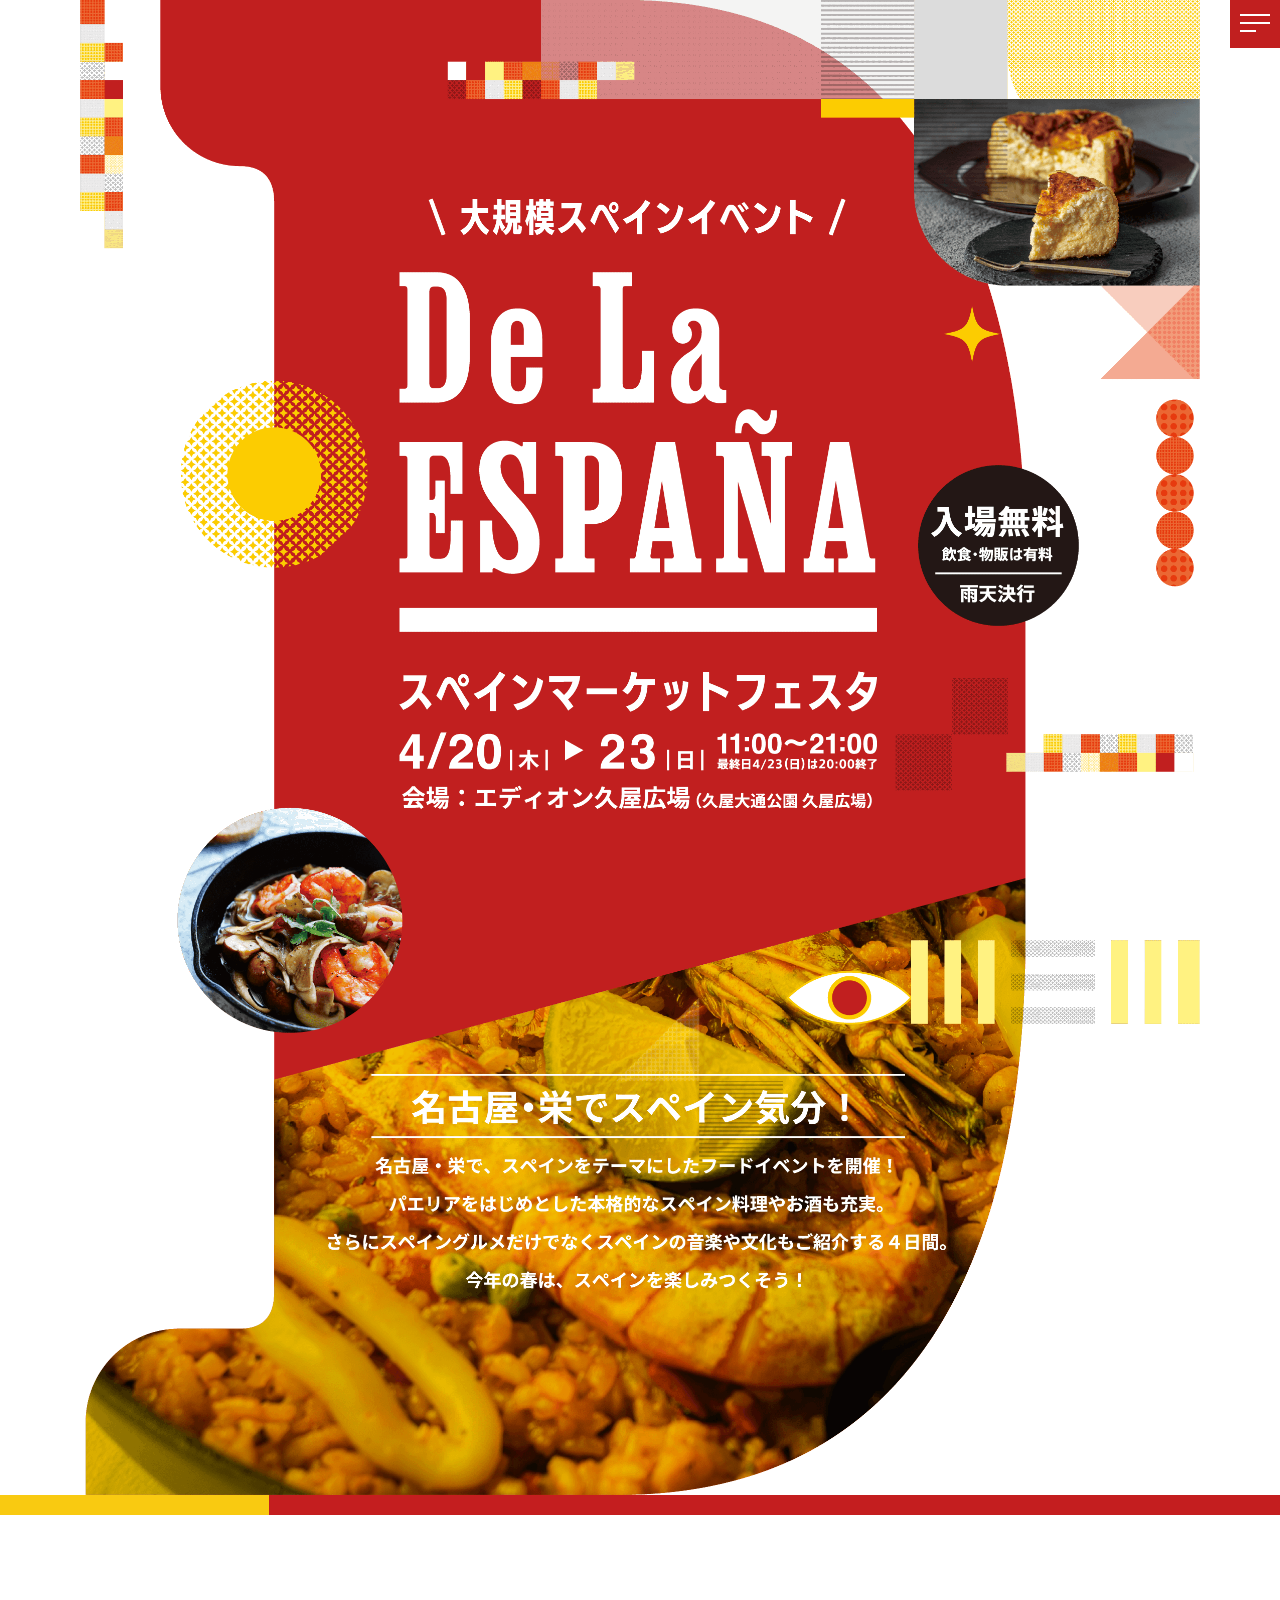
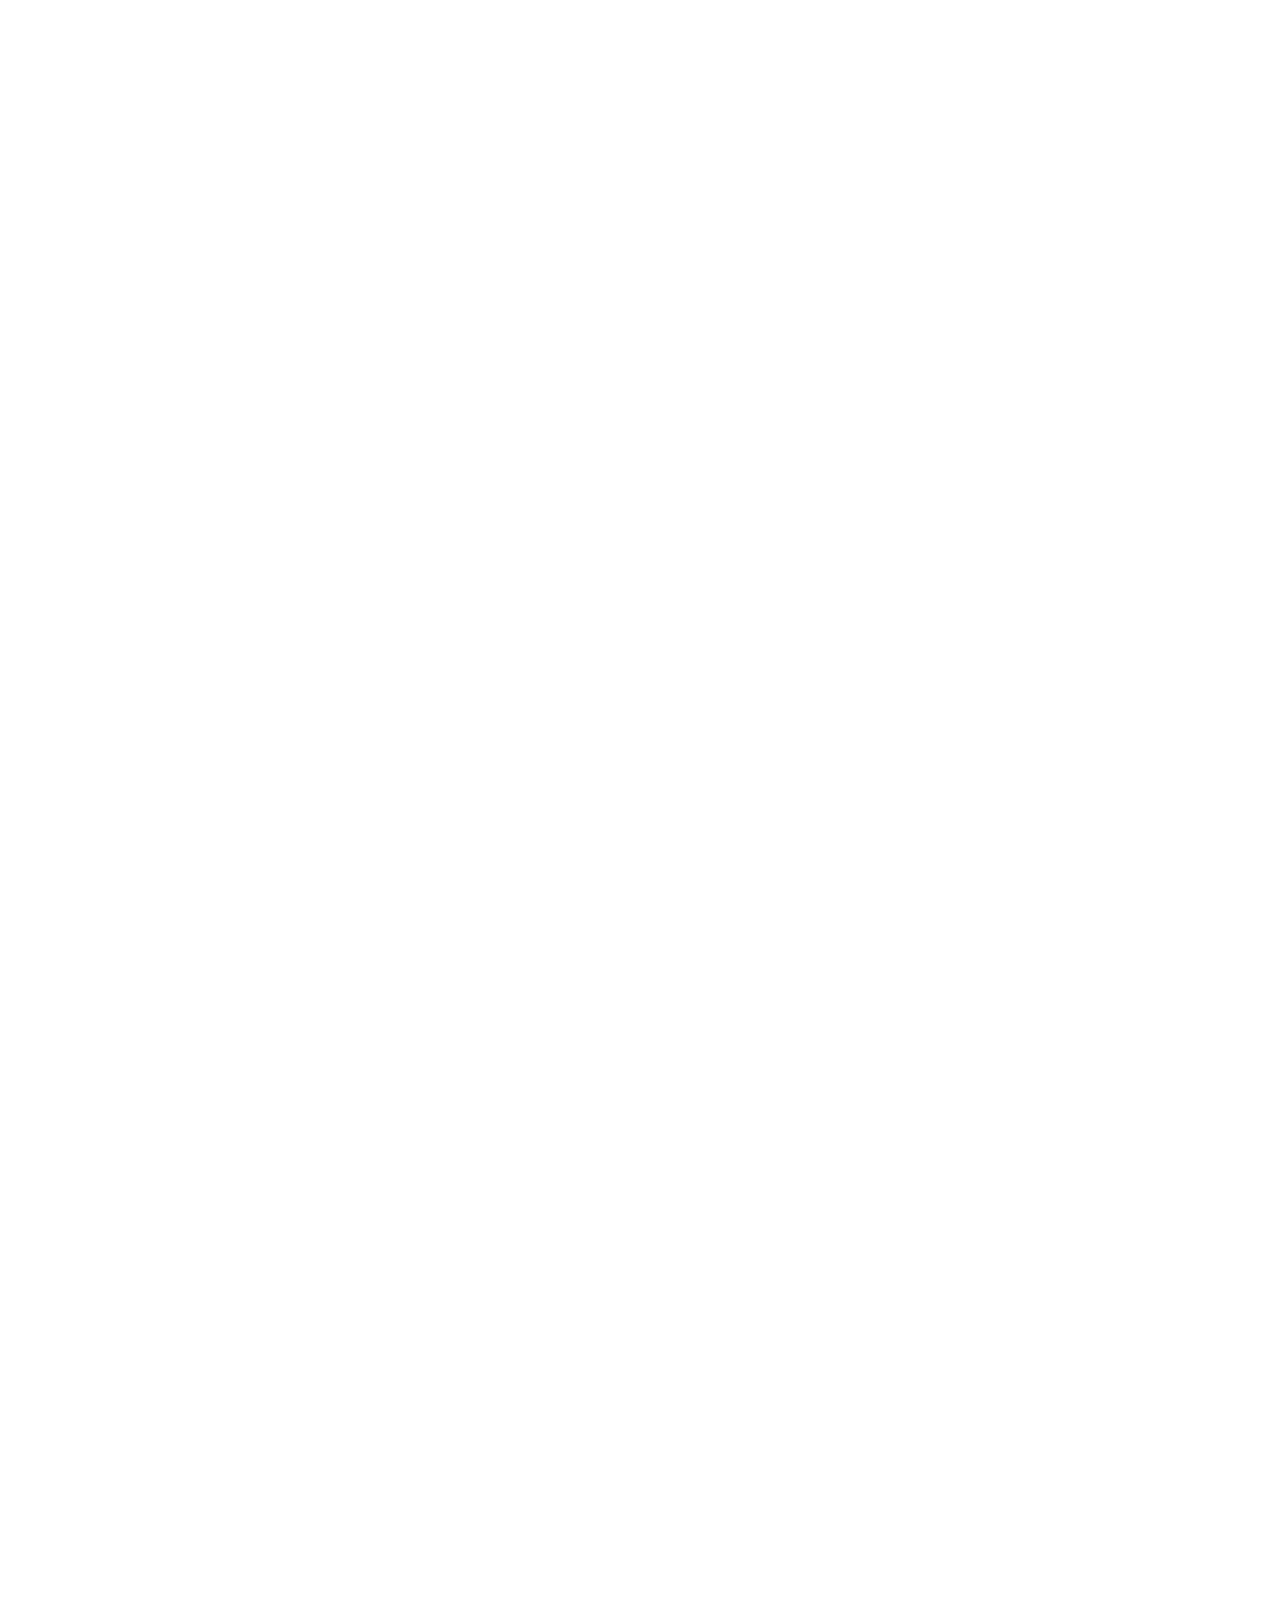
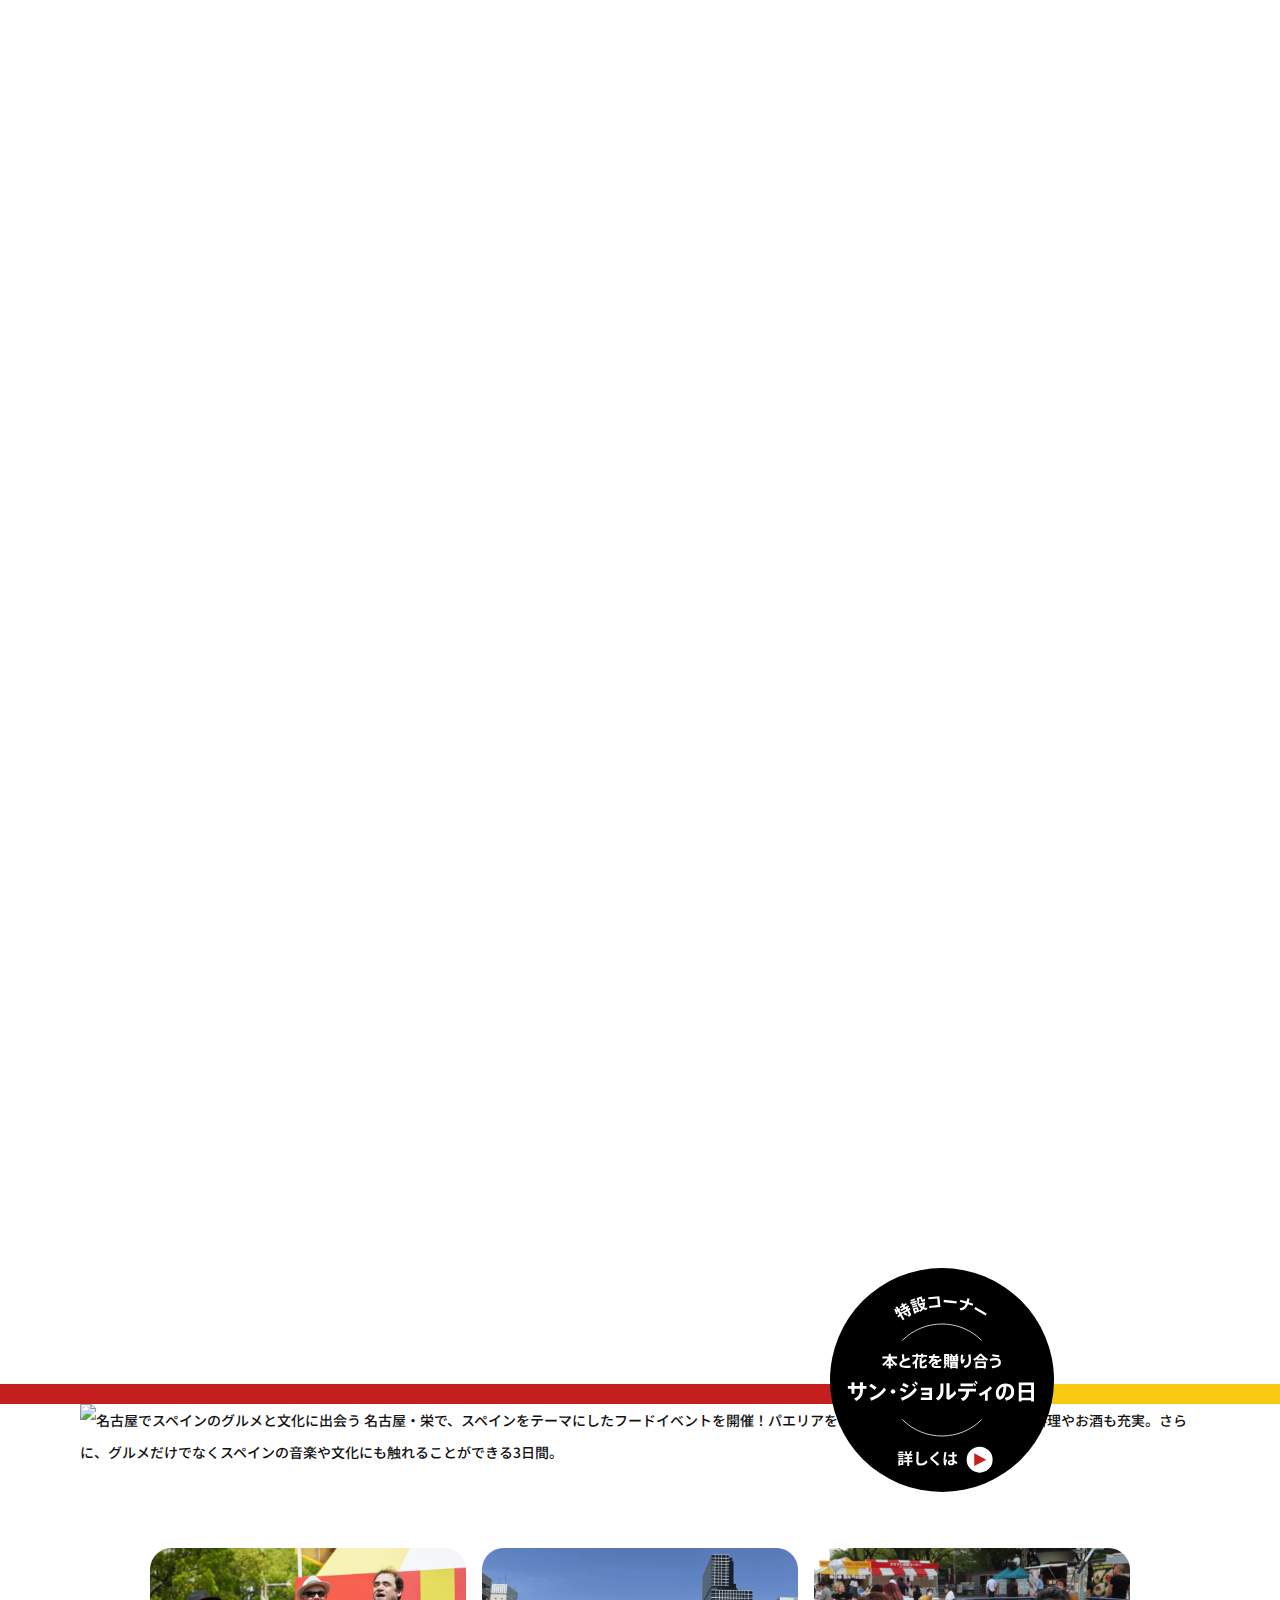
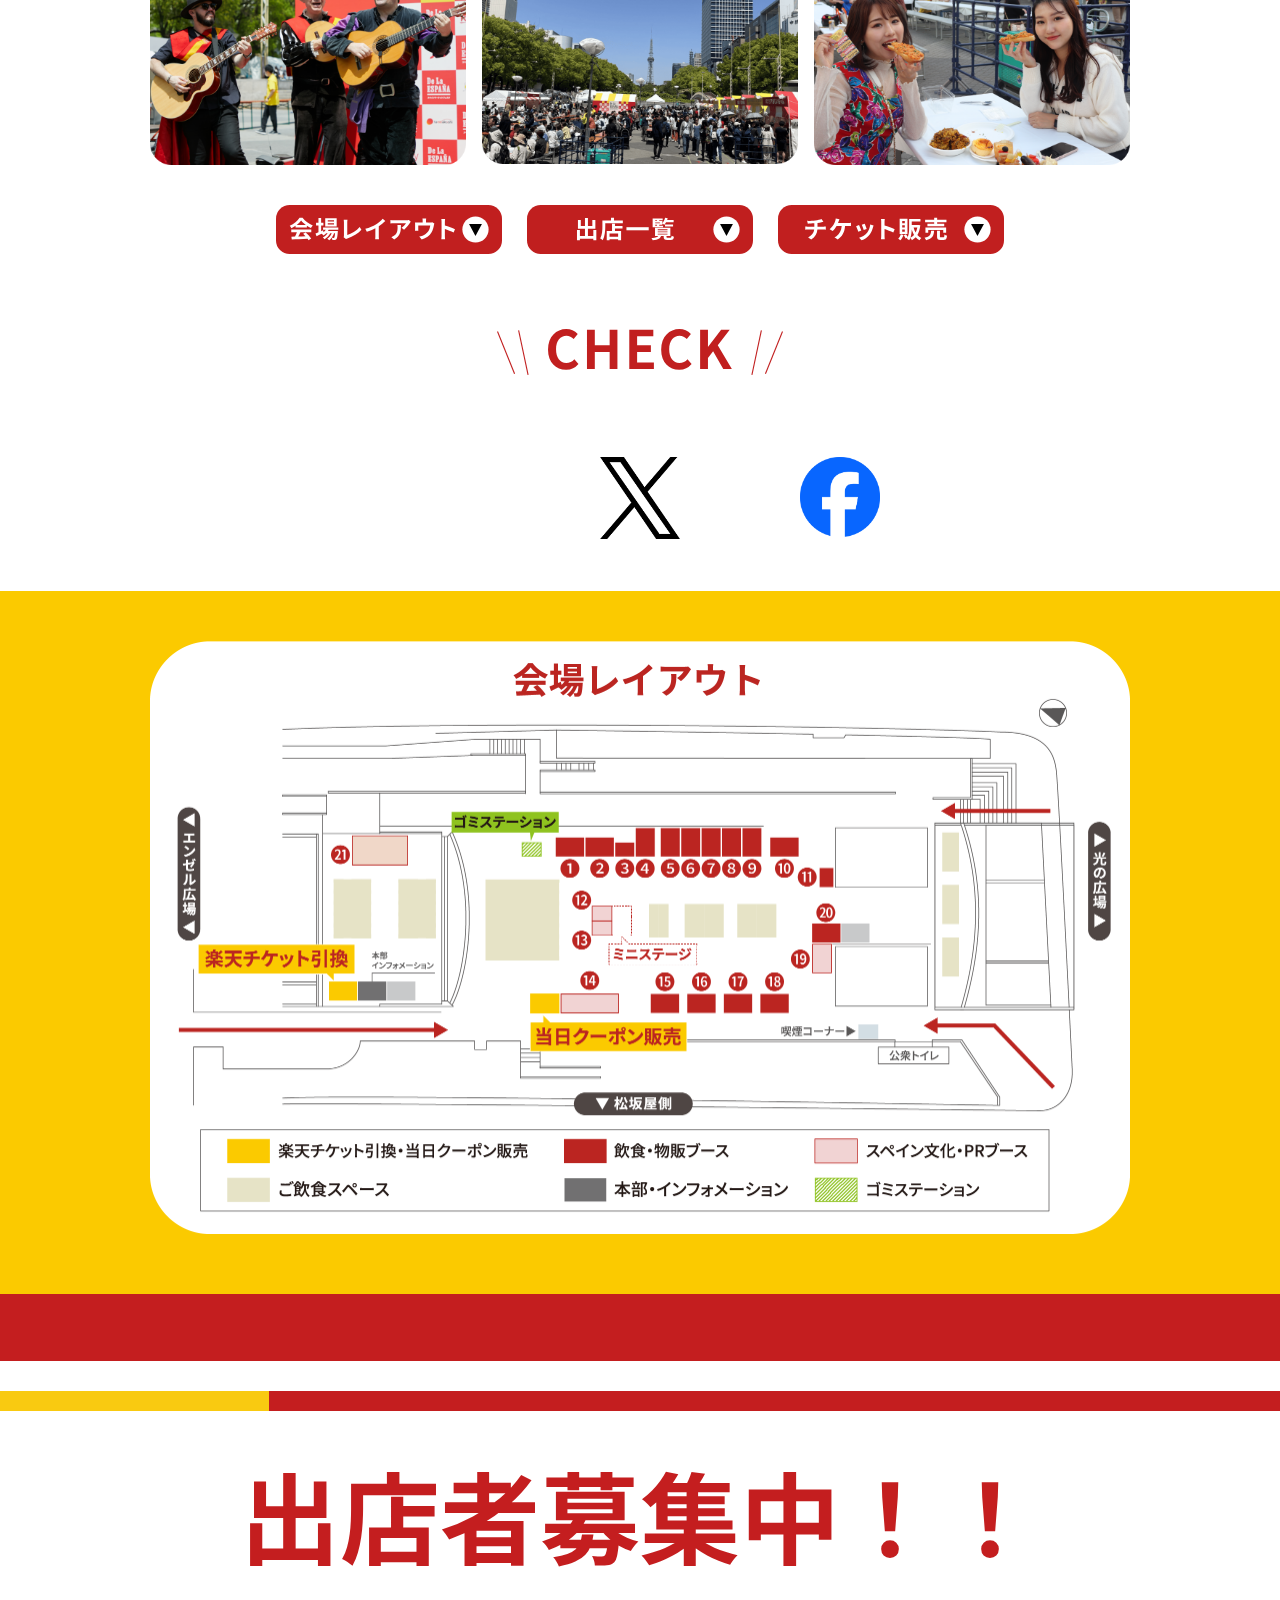
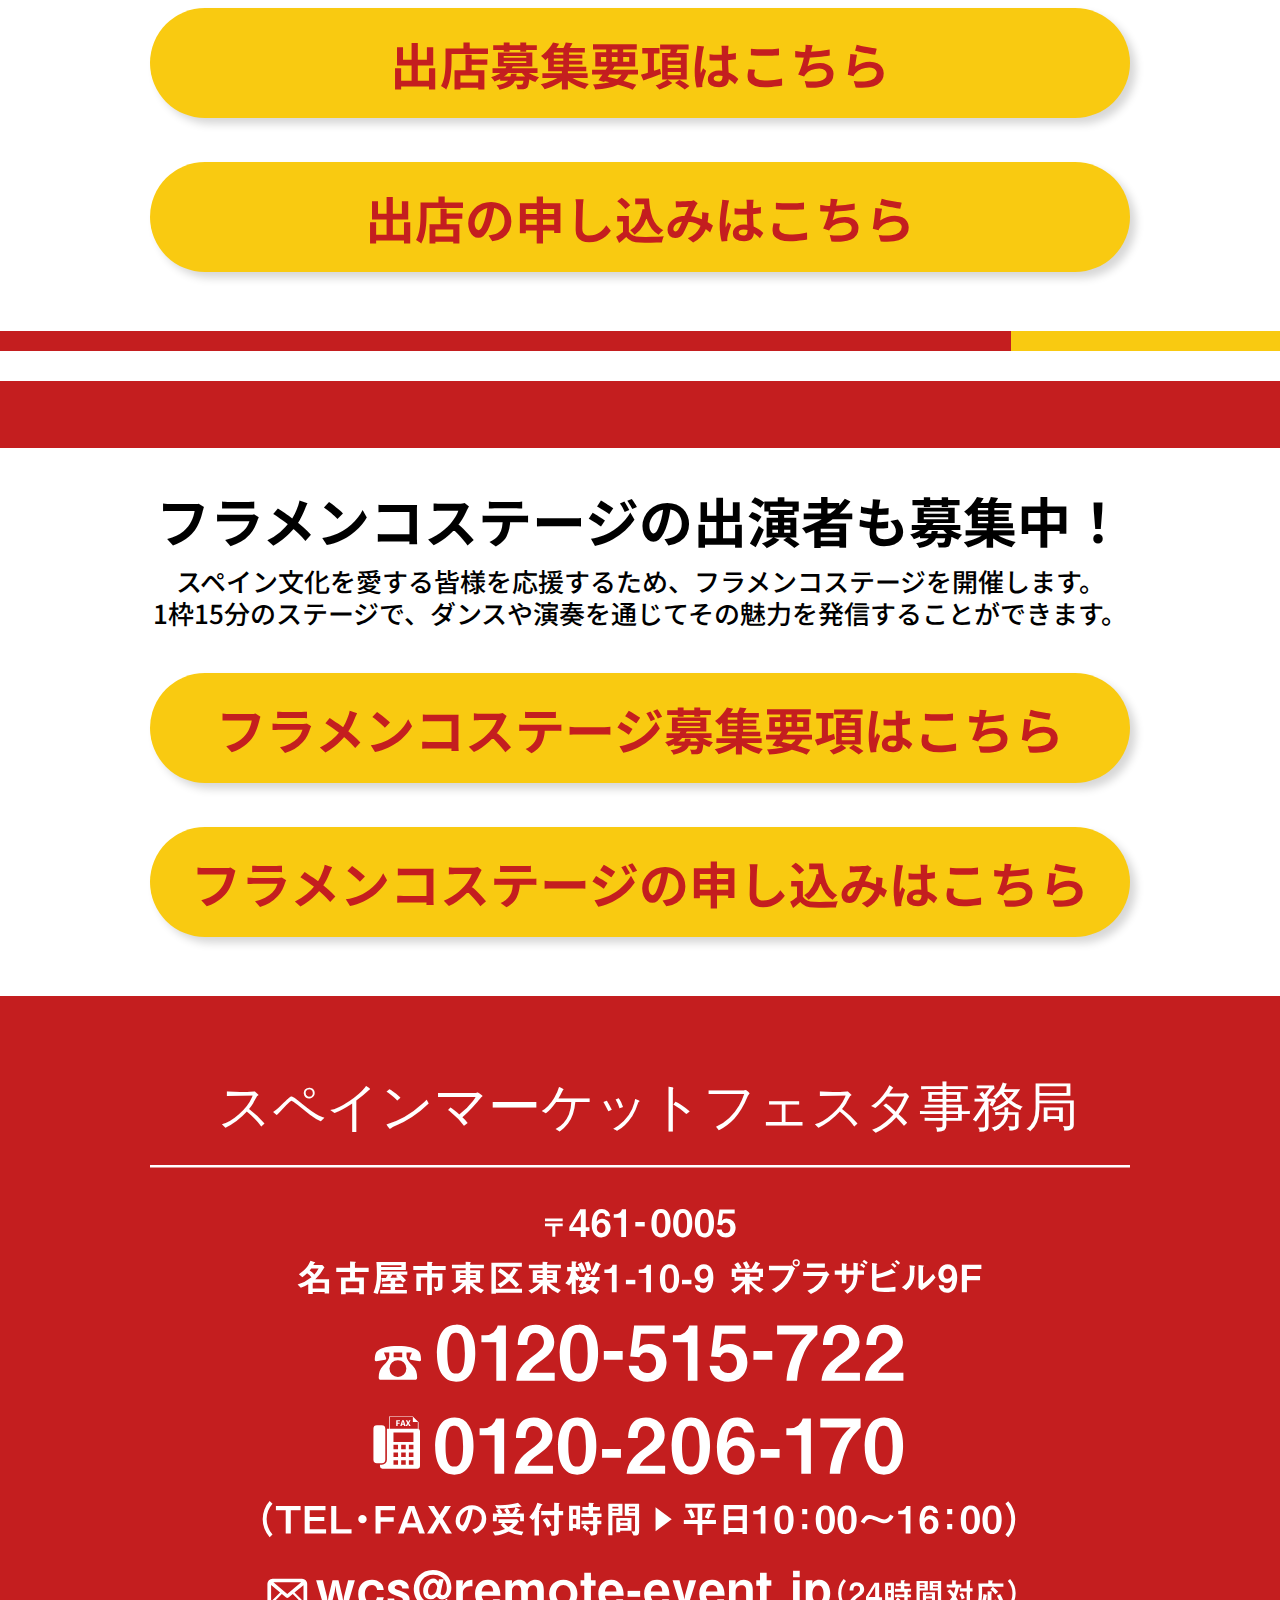
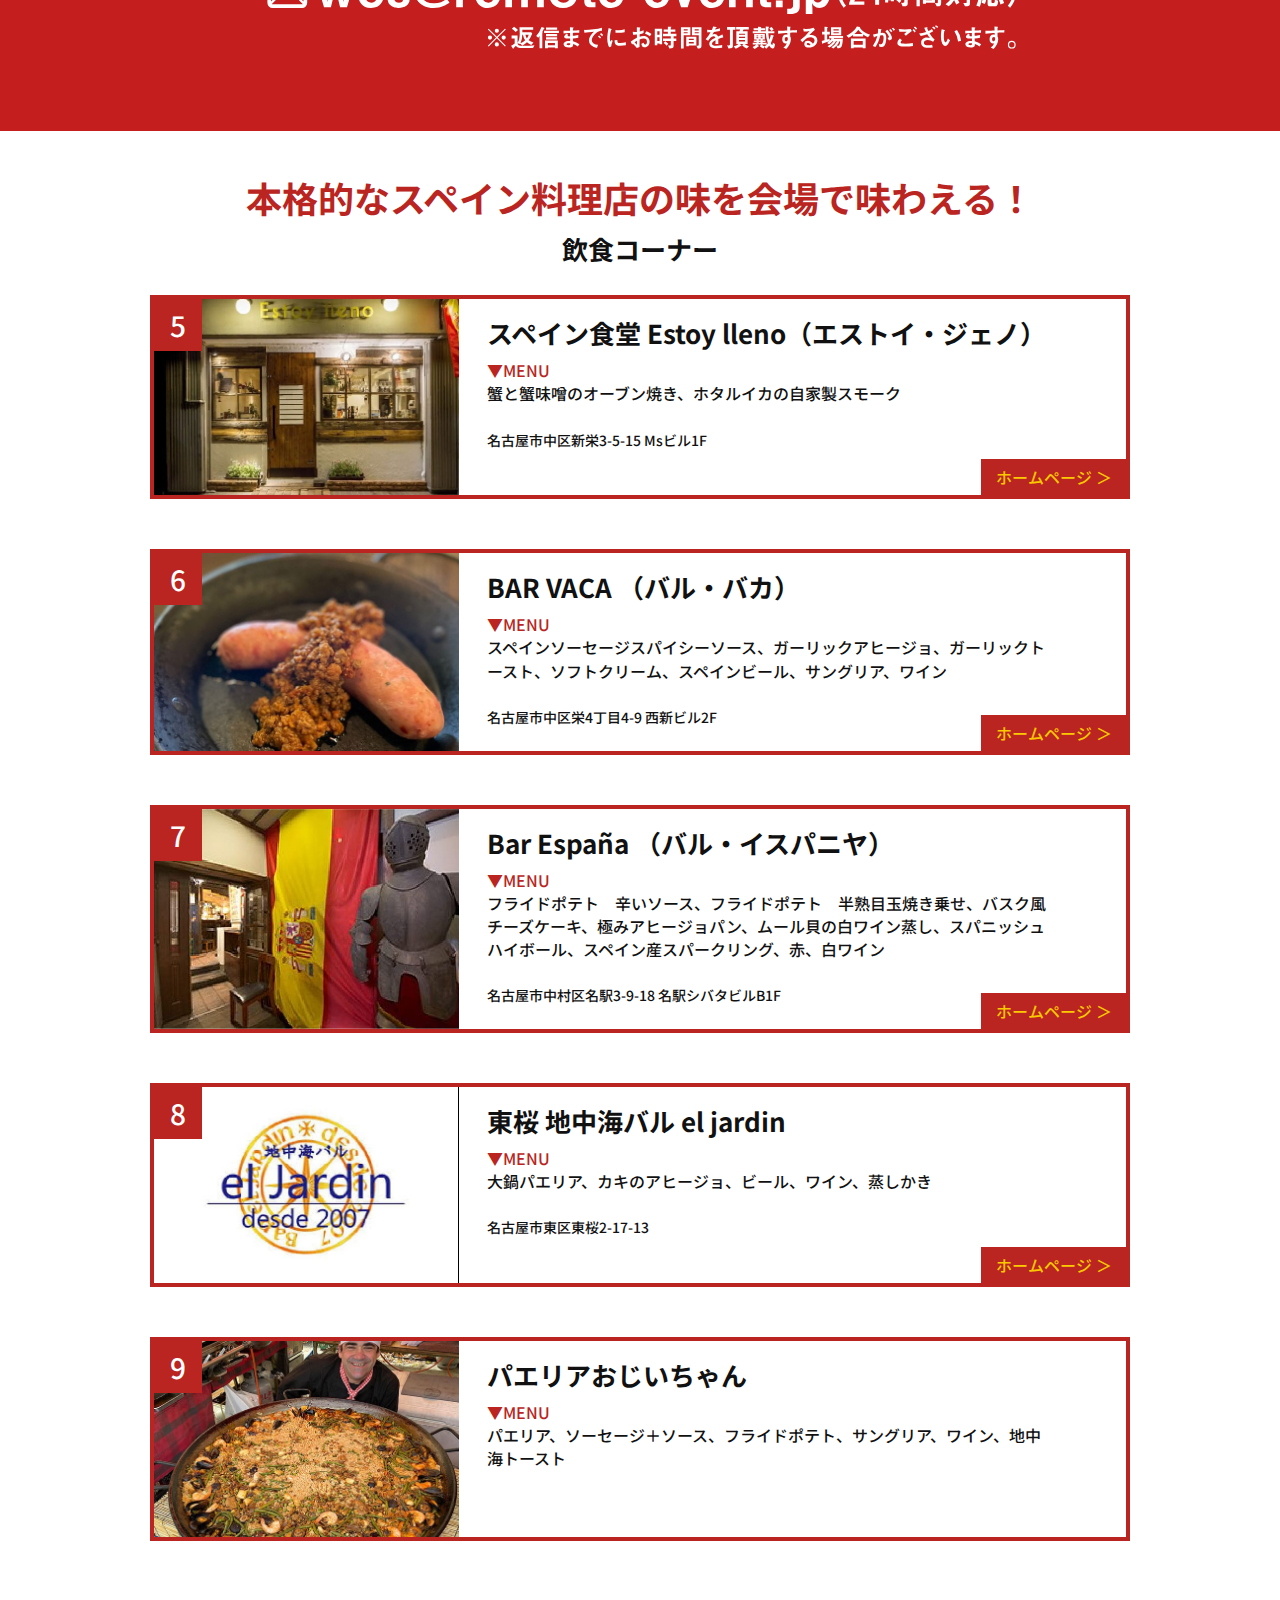
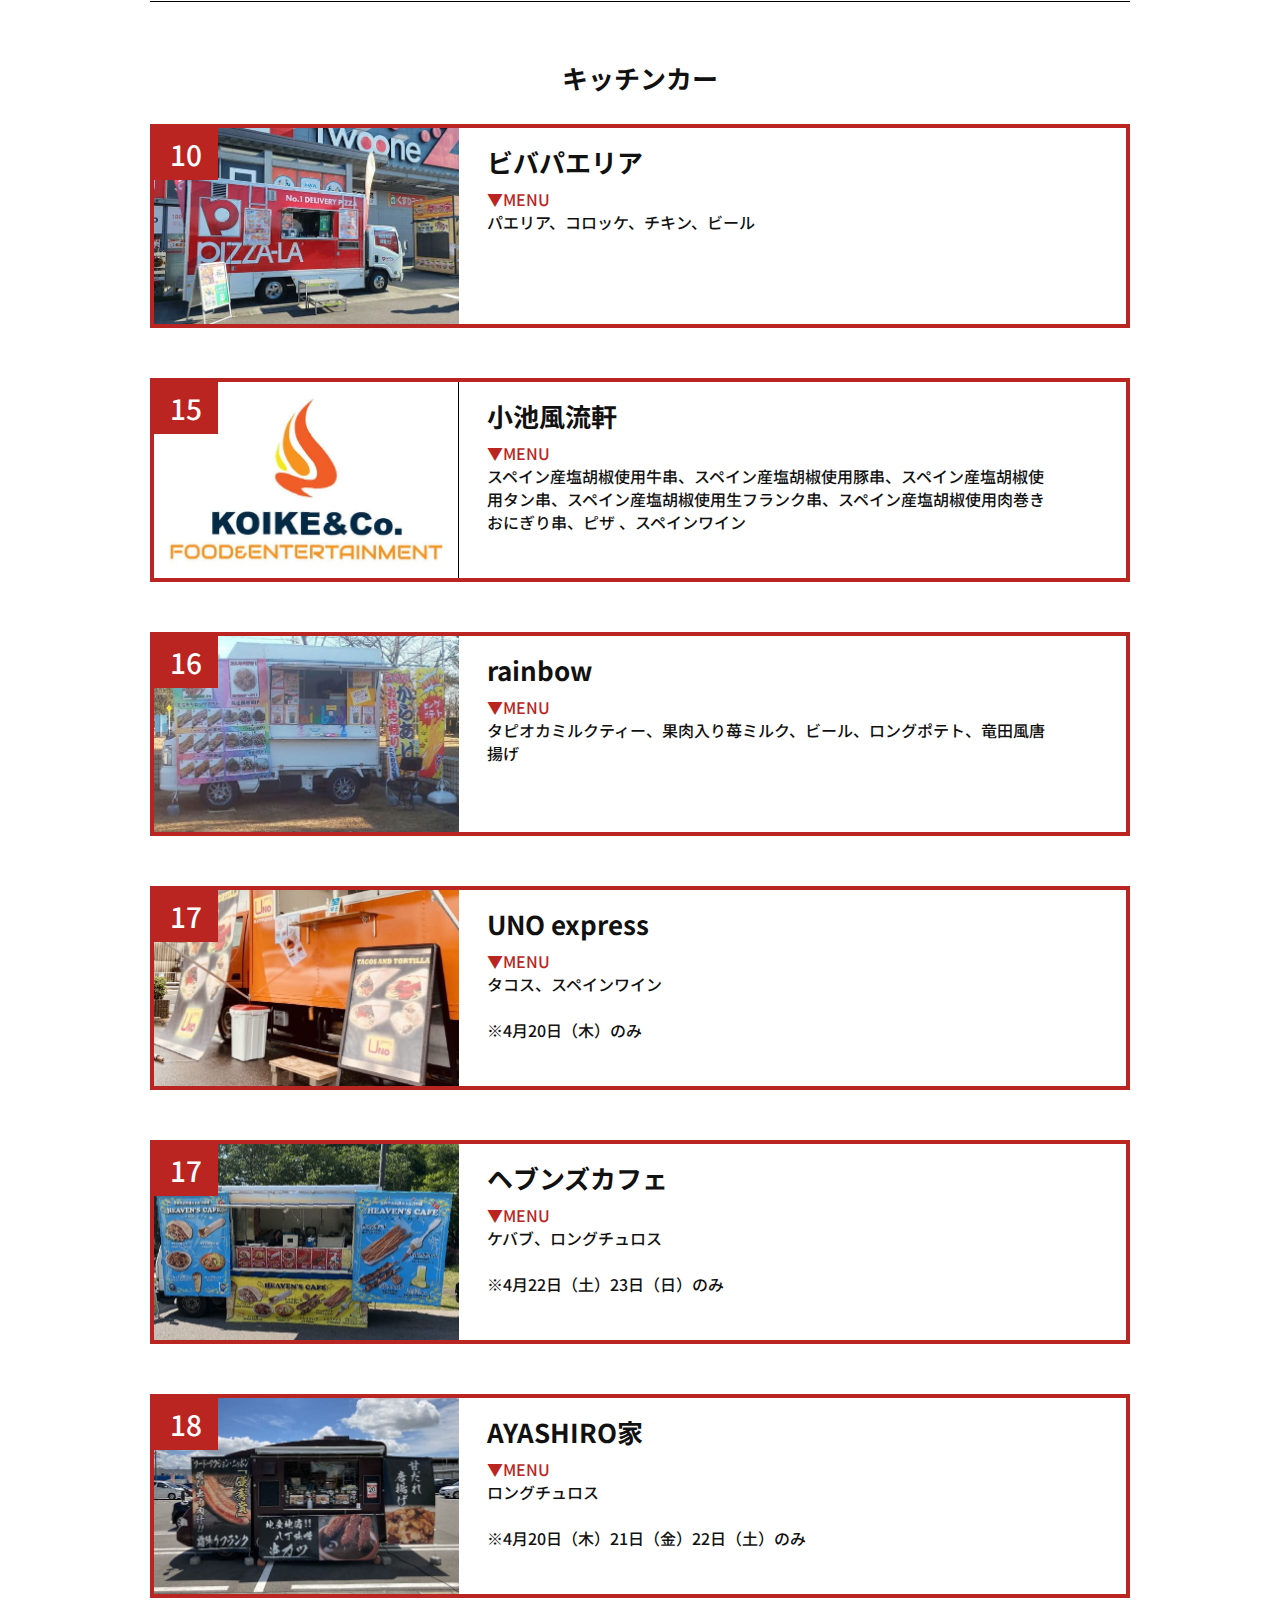
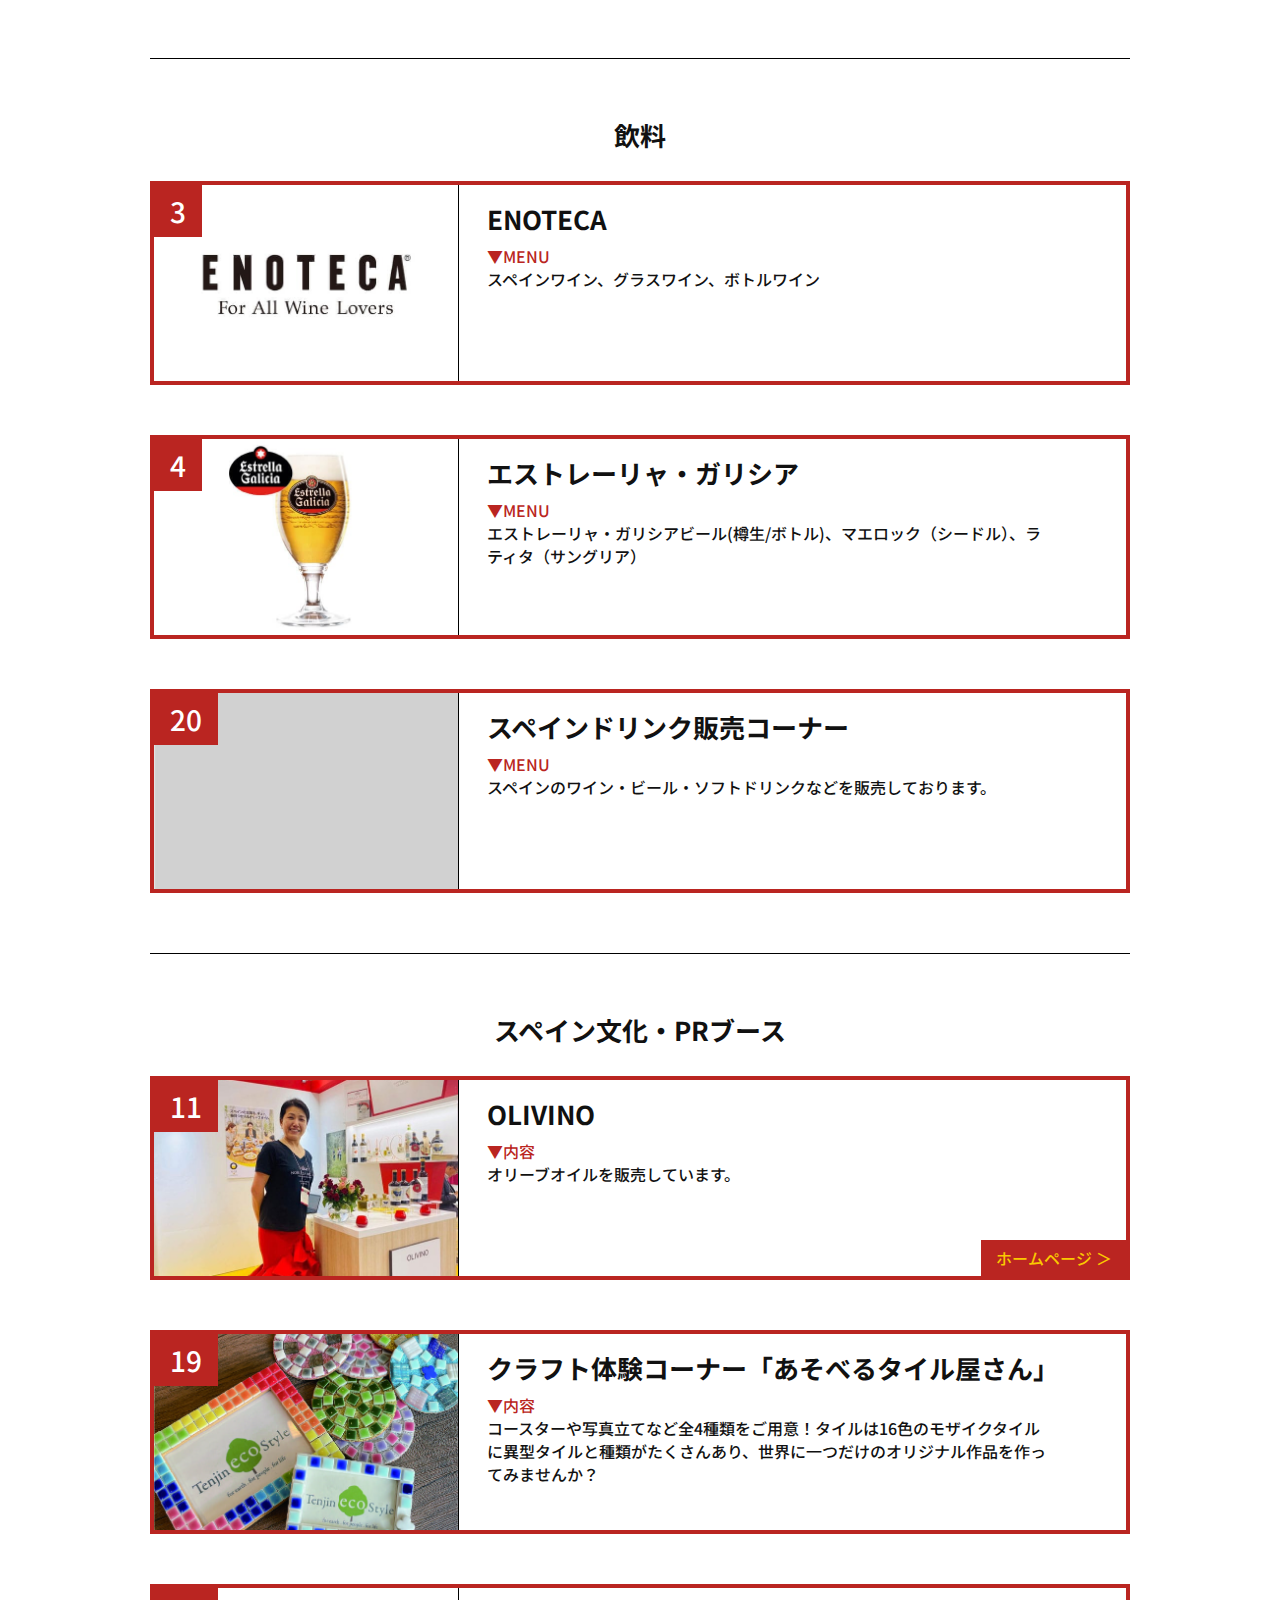
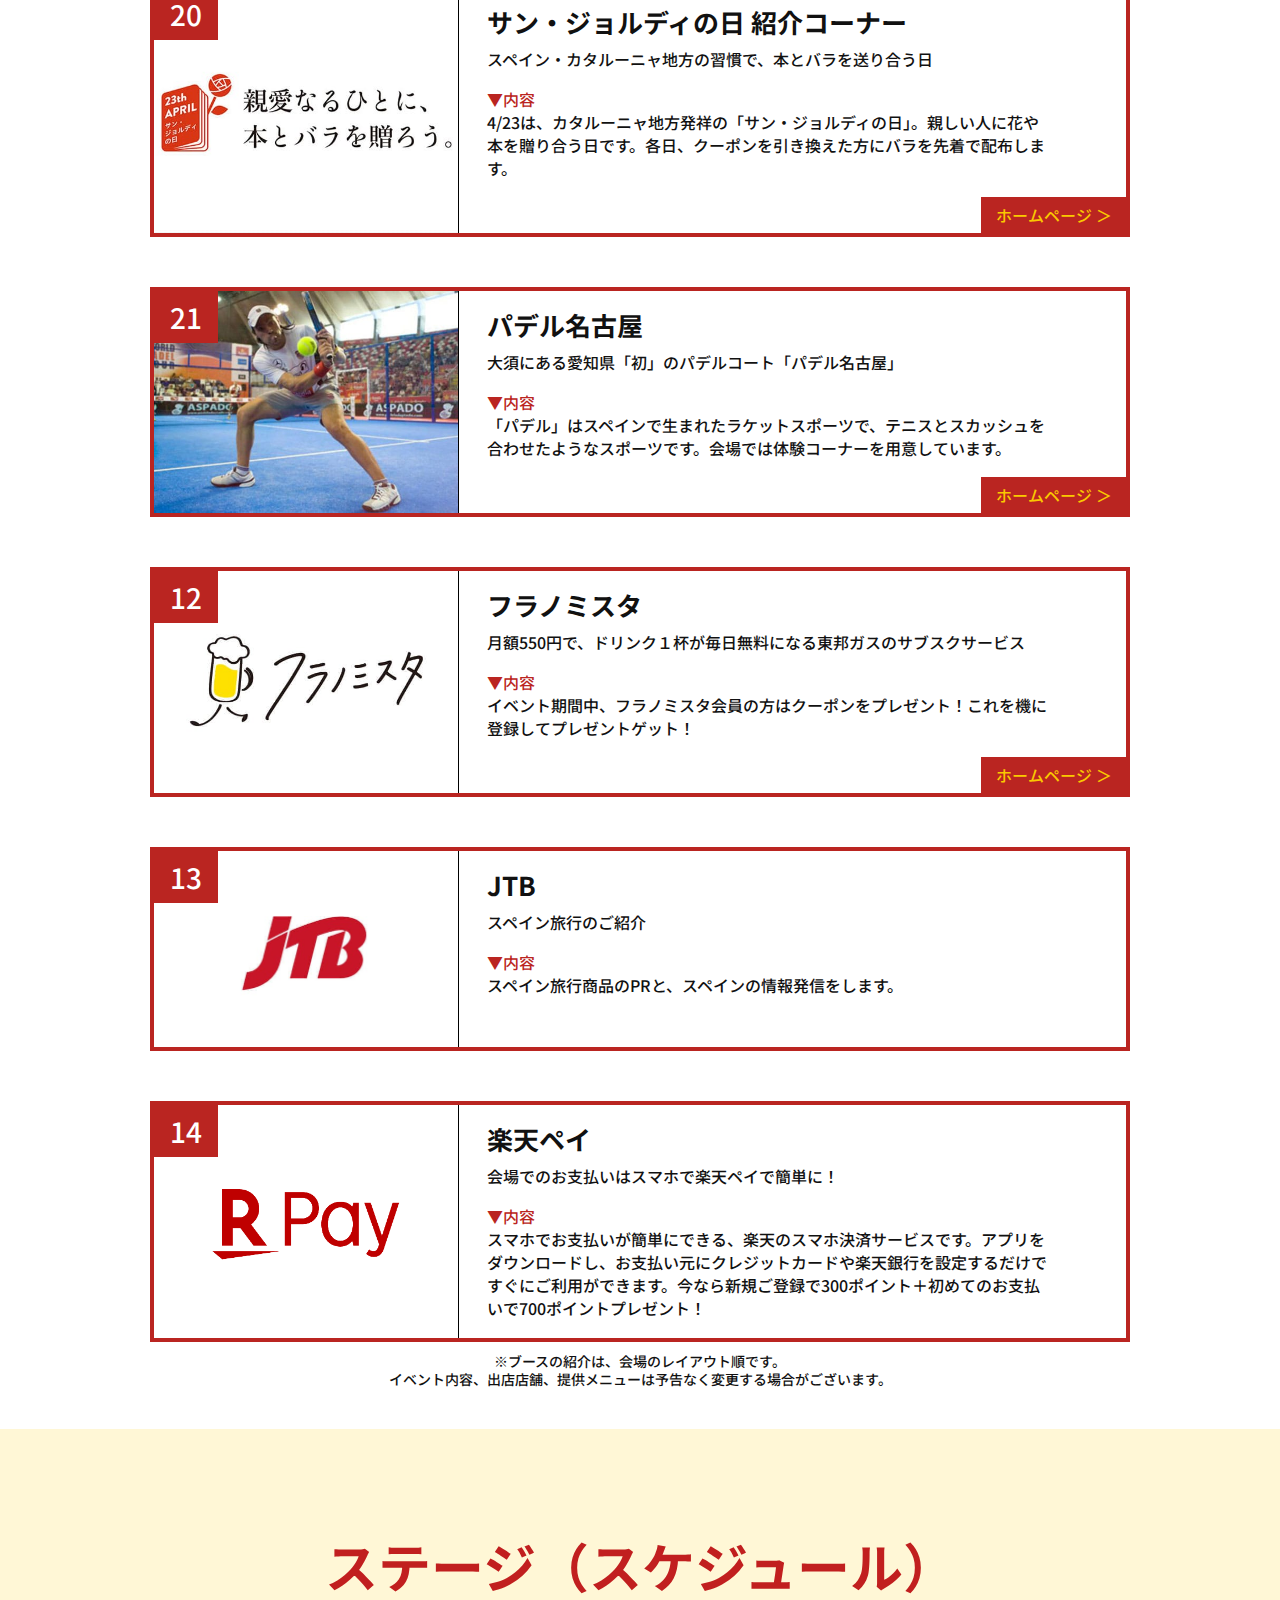
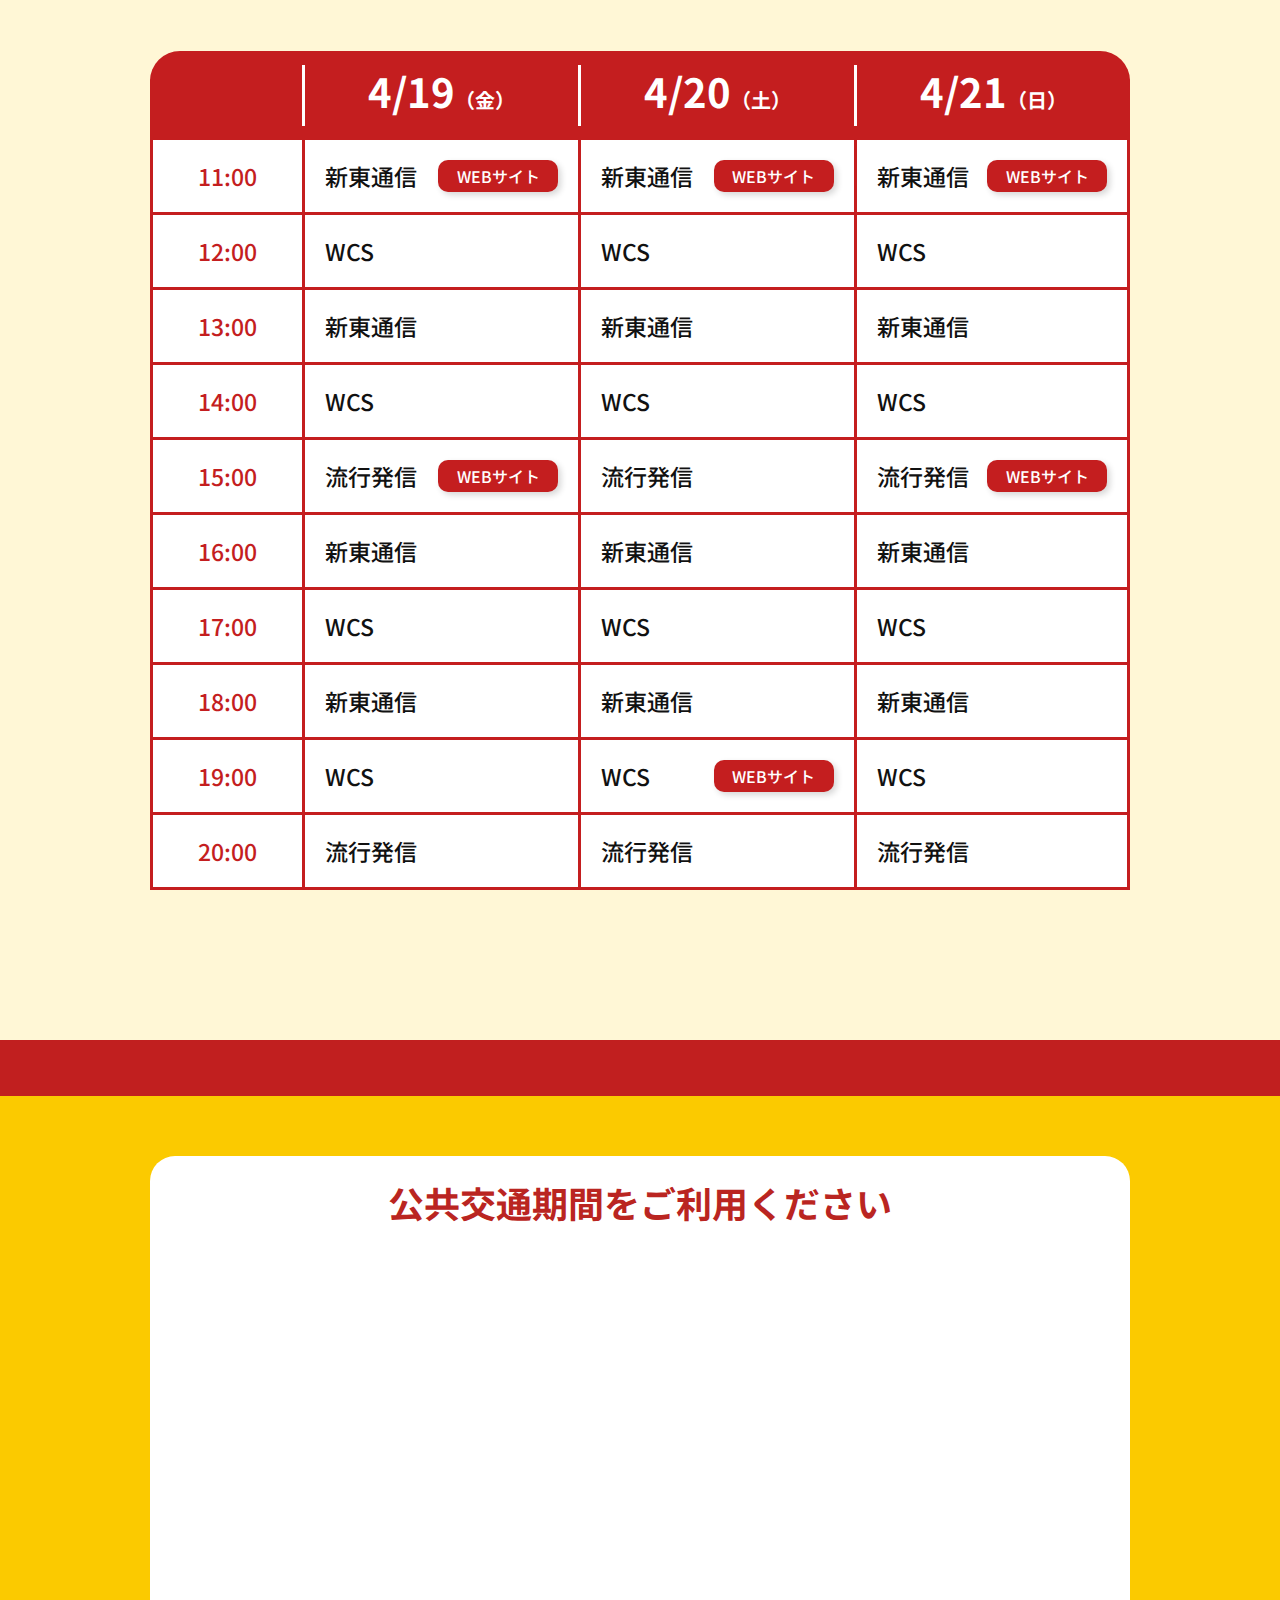
==== commit d8bed94d: "PDFファイルの追加、フォームリンクの設置macbook" ====
--- a/index.html
+++ b/index.html
@@ -55,8 +55,8 @@
 		</div>
 		<div class="sp-menu">
 			<ul>
-				<li><a href="#anchor1" class="anchorlink sp-menulink">&gt;会場レイアウト</a></li>
-				<li><a href="#anchor2" class="anchorlink sp-menulink">&gt;出店一覧</a></li>
+				<li><a href="#layout" class="anchorlink sp-menulink">&gt;会場レイアウト</a></li>
+				<li><a href="#shop" class="anchorlink sp-menulink">&gt;出店一覧</a></li>
 				<!--<li><a href="#anchor3" class="anchorlink sp-menulink">&gt;チケット販売</a></li>-->
 			</ul>
 		</div>
@@ -119,8 +119,8 @@
         <div class="list-flex">
         <div class="left-list">
             <ul>
-                <li><a href="#anchor1" class="anchorlink"><img src="images/anchor_01.svg" alt=""></a></li>
-                <li><a href="#anchor2" class="anchorlink"><img src="images/anchor_02.svg" alt=""></a></li>
+                <li><a href="#layout" class="anchorlink"><img src="images/anchor_01.svg" alt=""></a></li>
+                <li><a href="#shop" class="anchorlink"><img src="images/anchor_02.svg" alt=""></a></li>
                 <li><a href="#anchor3" class="anchorlink"><img src="images/anchor_03.svg" alt=""></a></li>
             </ul>
         </div>
@@ -200,7 +200,7 @@
   </section> -->
 </div>
 
-<section class="sec-3">
+<section class="sec-3" id="layout">
     <div class="wrap1">
         <div class="map-img hidden-xs hidden-sm"><img src="images/map_img.png" alt=""></div>
         <div class="map-img hidden-md"><img src="images/map_img_sp.png" alt=""></div>
@@ -245,7 +245,8 @@
 <div class="application">
     <span class="line line__left--yellow"></span>
     <strong>出店者<br class="sp"><small>募集中！！</small></strong>
-    <a href="" class="application__btn">出店募集要項はこちら</a>
+    <a class="application__btn" download="ブース出店募集要項_0111.pdf" href="/pdf/ブース出店募集要項_0111.pdf">出店募集要項はこちら</a>
+    <a class="application__btn" href="https://forms.gle/mw2777wCemVnT78G8" target="_blank">出店の申し込みはこちら</a>
     <span class="line line__right--yellow"></span>
 </div>
 <div class="application__flamenco">
@@ -256,7 +257,8 @@
             1枠15分のステージで、ダンスや演奏を通じて<br class="sp">その魅力を発信することができます。
         </p>
     </div>
-    <a href="" class="application__btn">フラメンコステージ<br class="sp">募集要項はこちら</a>
+    <a class="application__btn" download="フラメンコステージ出演募集要項0111.pdf" href="/pdf/フラメンコステージ出演募集要項0111.pdf">フラメンコステージ<br class="sp">募集要項はこちら</a>
+    <a class="application__btn" href="https://forms.gle/oFLrDLfZShV5HEjZ8" target="_blank">フラメンコステージの<br class="sp">申し込みはこちら</a>
 </div>
 
 <section id="info">
@@ -271,7 +273,7 @@
 
 <div class="link-area" id="anchor1"></div>
 
-<div class="link-area" id="anchor2"></div>
+<div class="link-area" id="shop"></div>
 <section class="sec-4">
   <div class="wrap1">
     <div class="list-box">
--- a/css/style.css
+++ b/css/style.css
@@ -496,7 +496,7 @@
   background-color: #F9CA11;
   border-radius: 60px;
   color: #C41E1F;
-  font-size: 53px;
+  font-size: 50px;
   padding: 30px;
   text-align: center;
   display: block;
@@ -505,11 +505,19 @@
   line-height: 1;
   box-shadow: 6px 6px 8px rgba(0, 0, 0, 0.16);
 }
+a.application__btn:first-of-type {
+  margin: 44px auto 30px auto;
+}
+@media screen and (max-width: 768px) {
+  a.application__btn:first-of-type {
+    margin: 13px auto 15px auto;
+  }
+}
 @media screen and (max-width: 768px) {
   a.application__btn {
     width: 290px;
     font-size: 23px;
-    padding: 20px;
+    padding: 20px 0;
     margin: 13px auto 23px auto;
   }
 }
@@ -578,6 +586,9 @@
   .application__flamenco a.application__btn {
     line-height: 1.5em;
     margin: 13px auto 30px auto;
+  }
+  .application__flamenco a.application__btn:first-of-type {
+    margin: 20px auto 15px auto;
   }
 }
 .application__flamenco .flamenco_wrap {
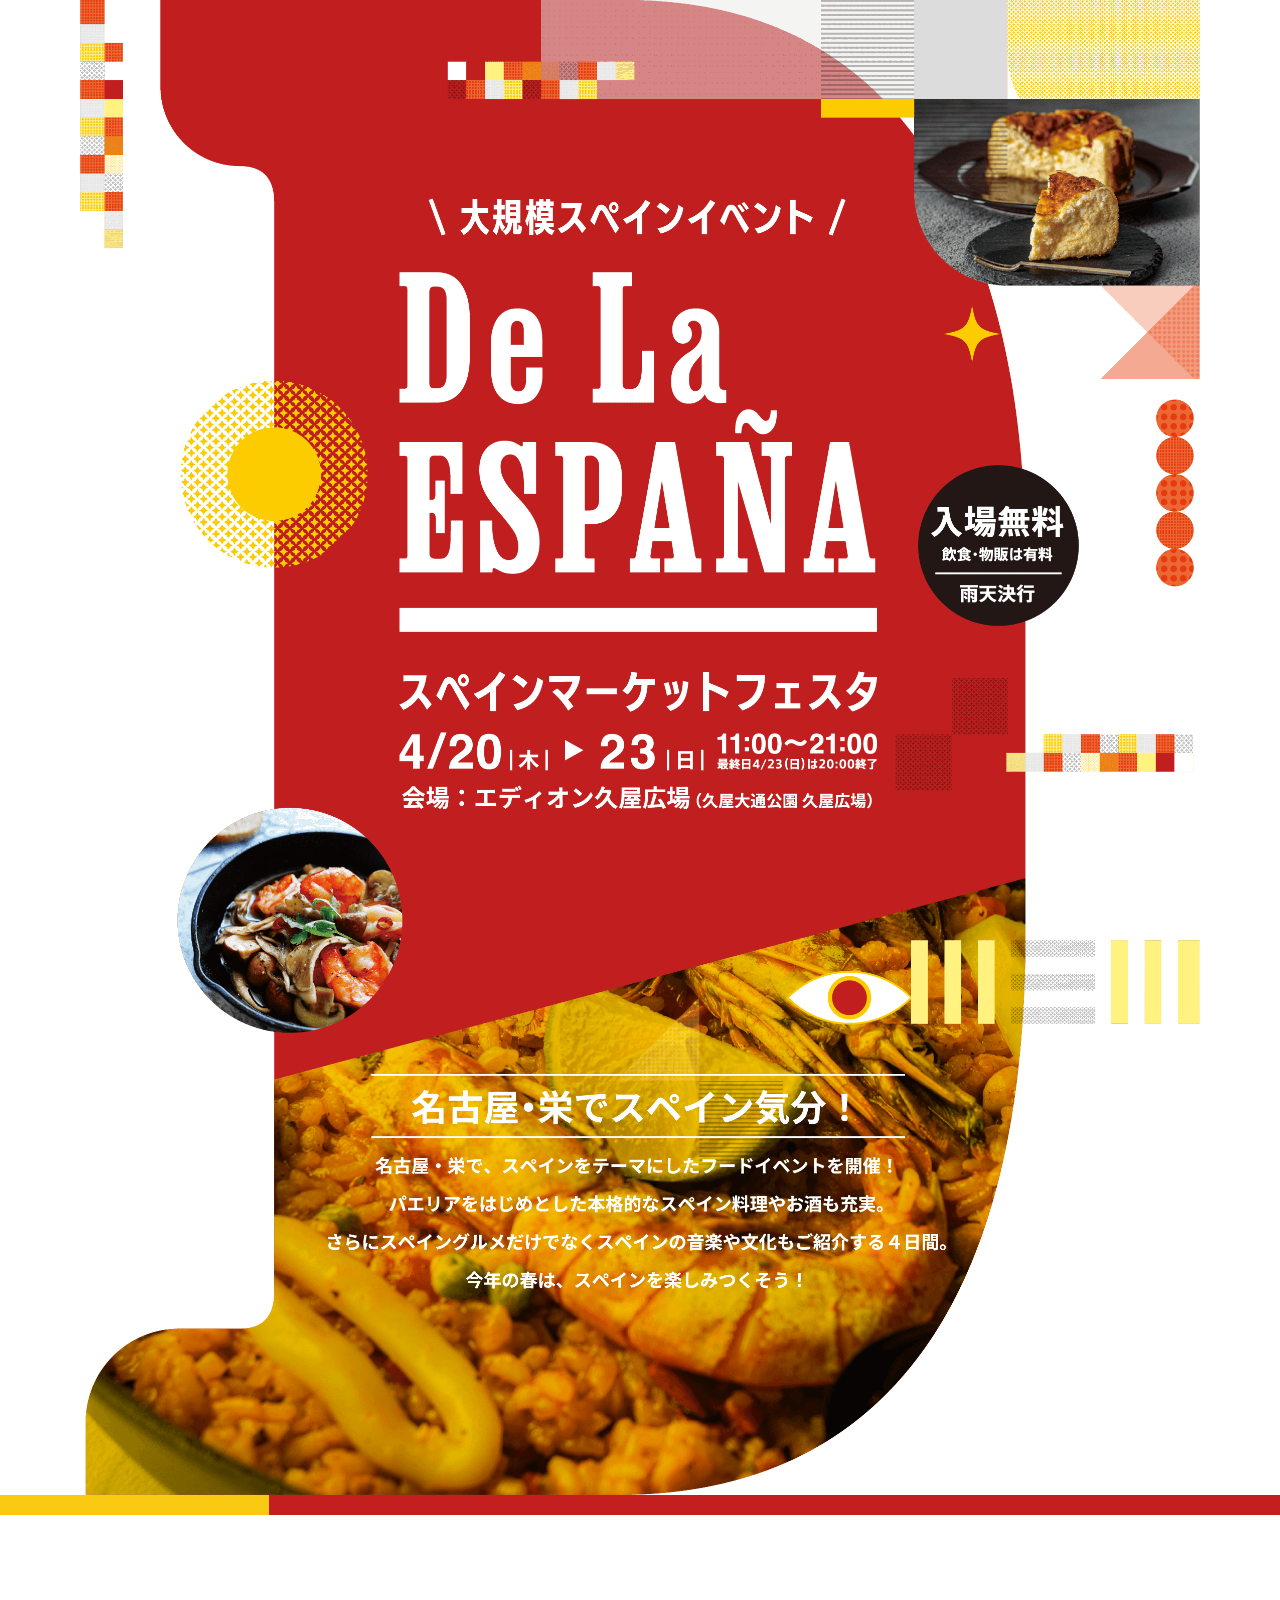
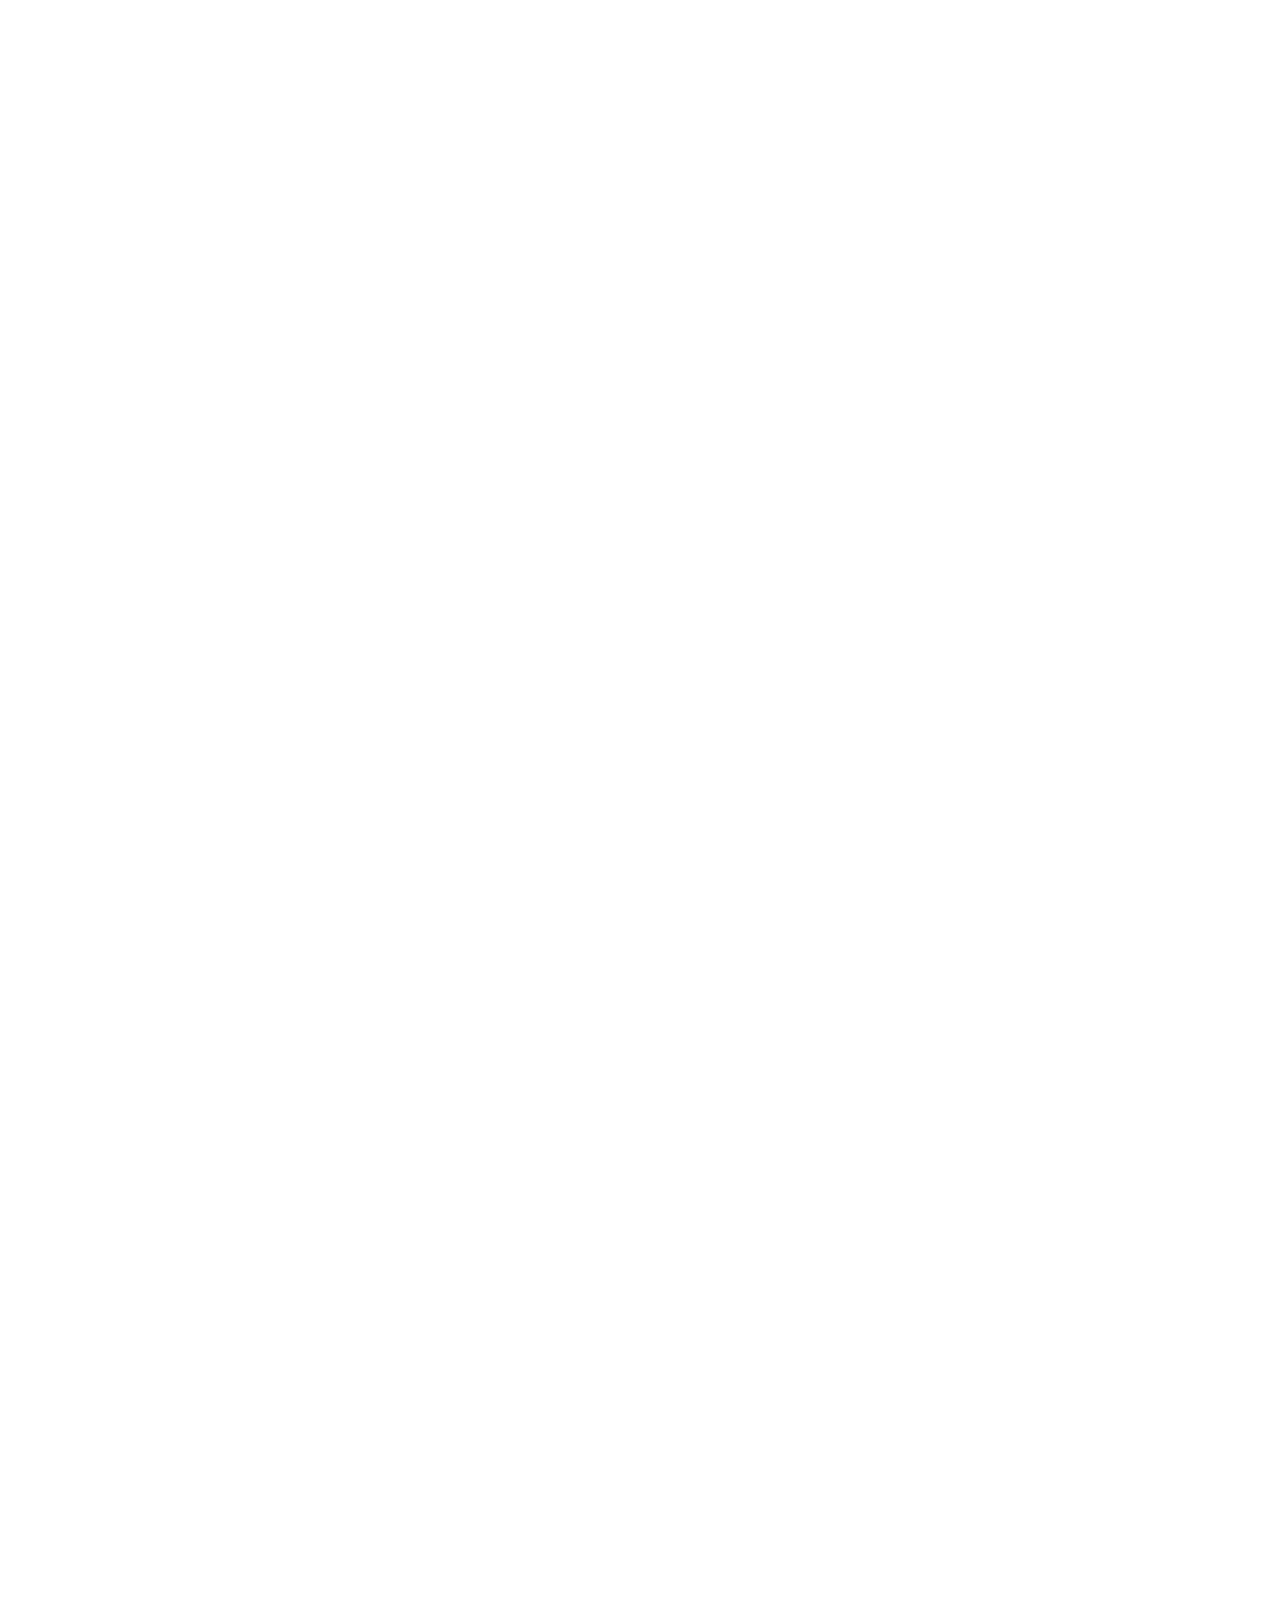
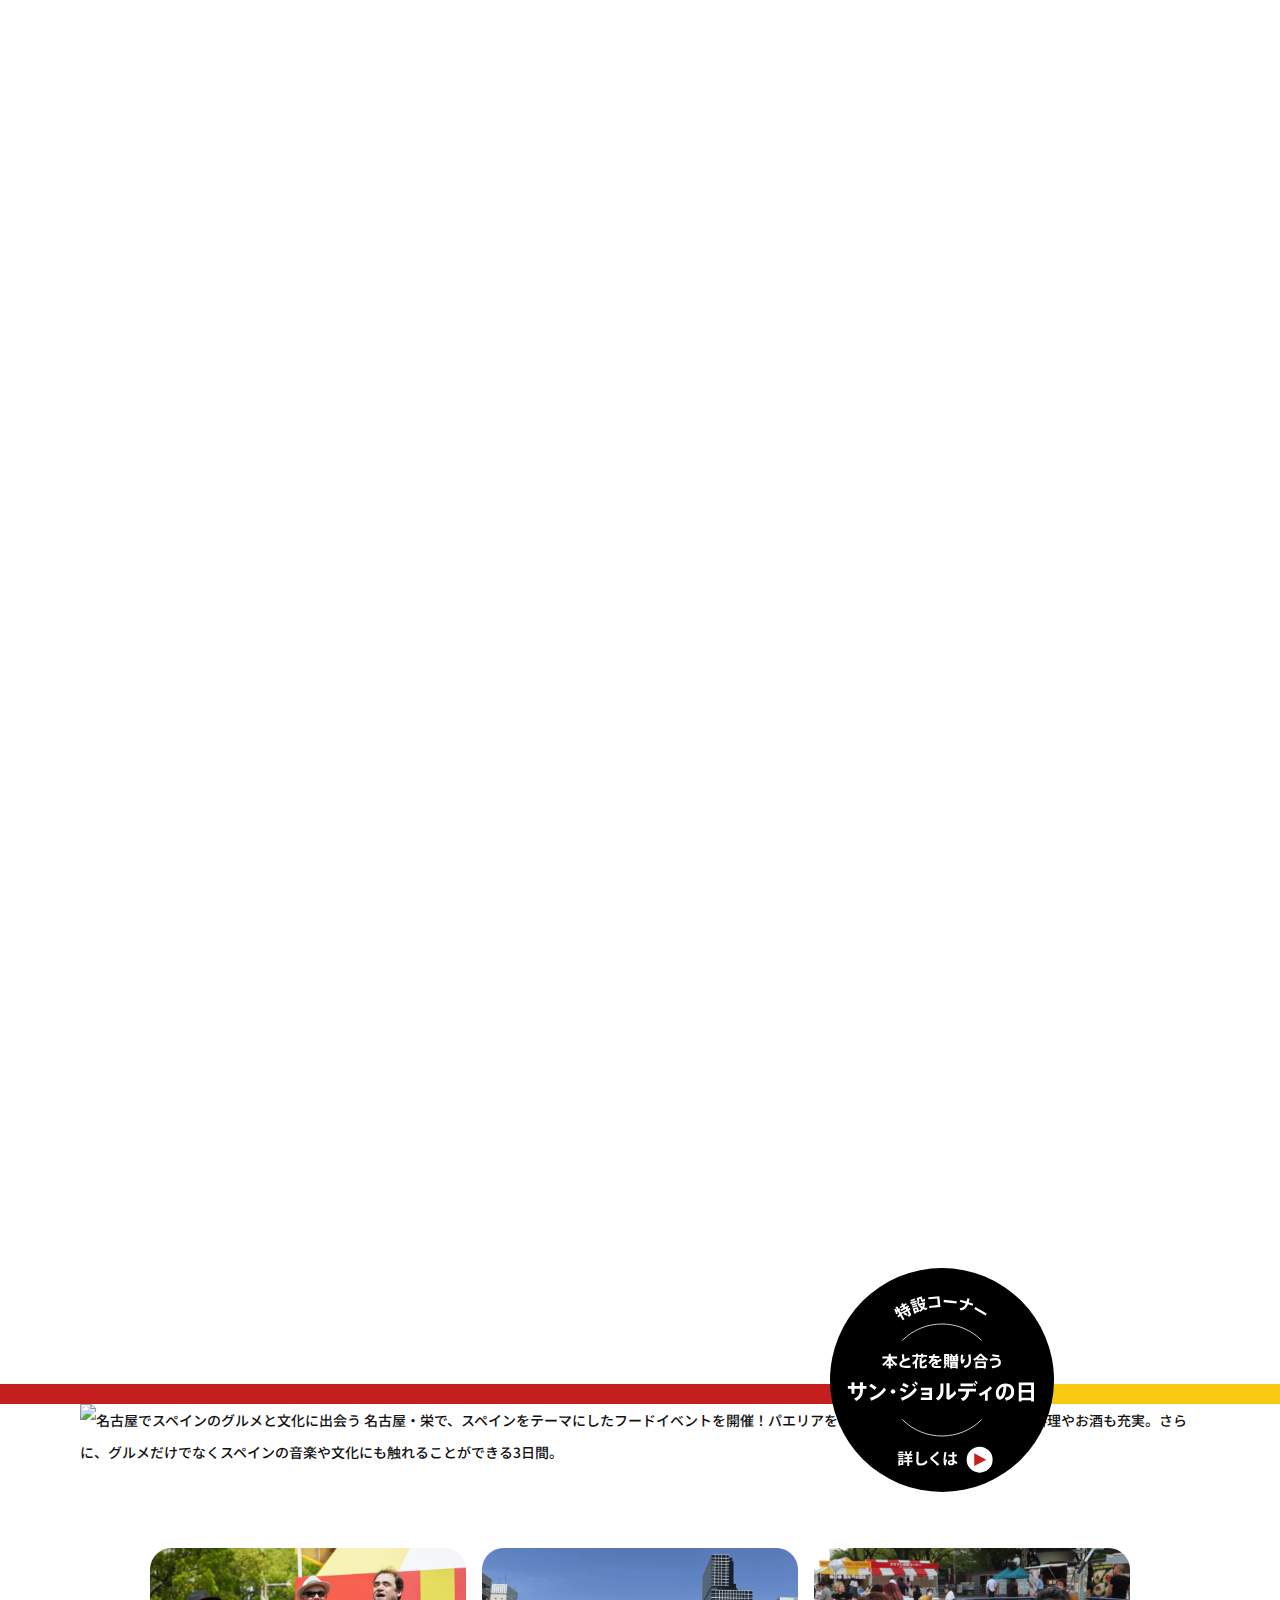
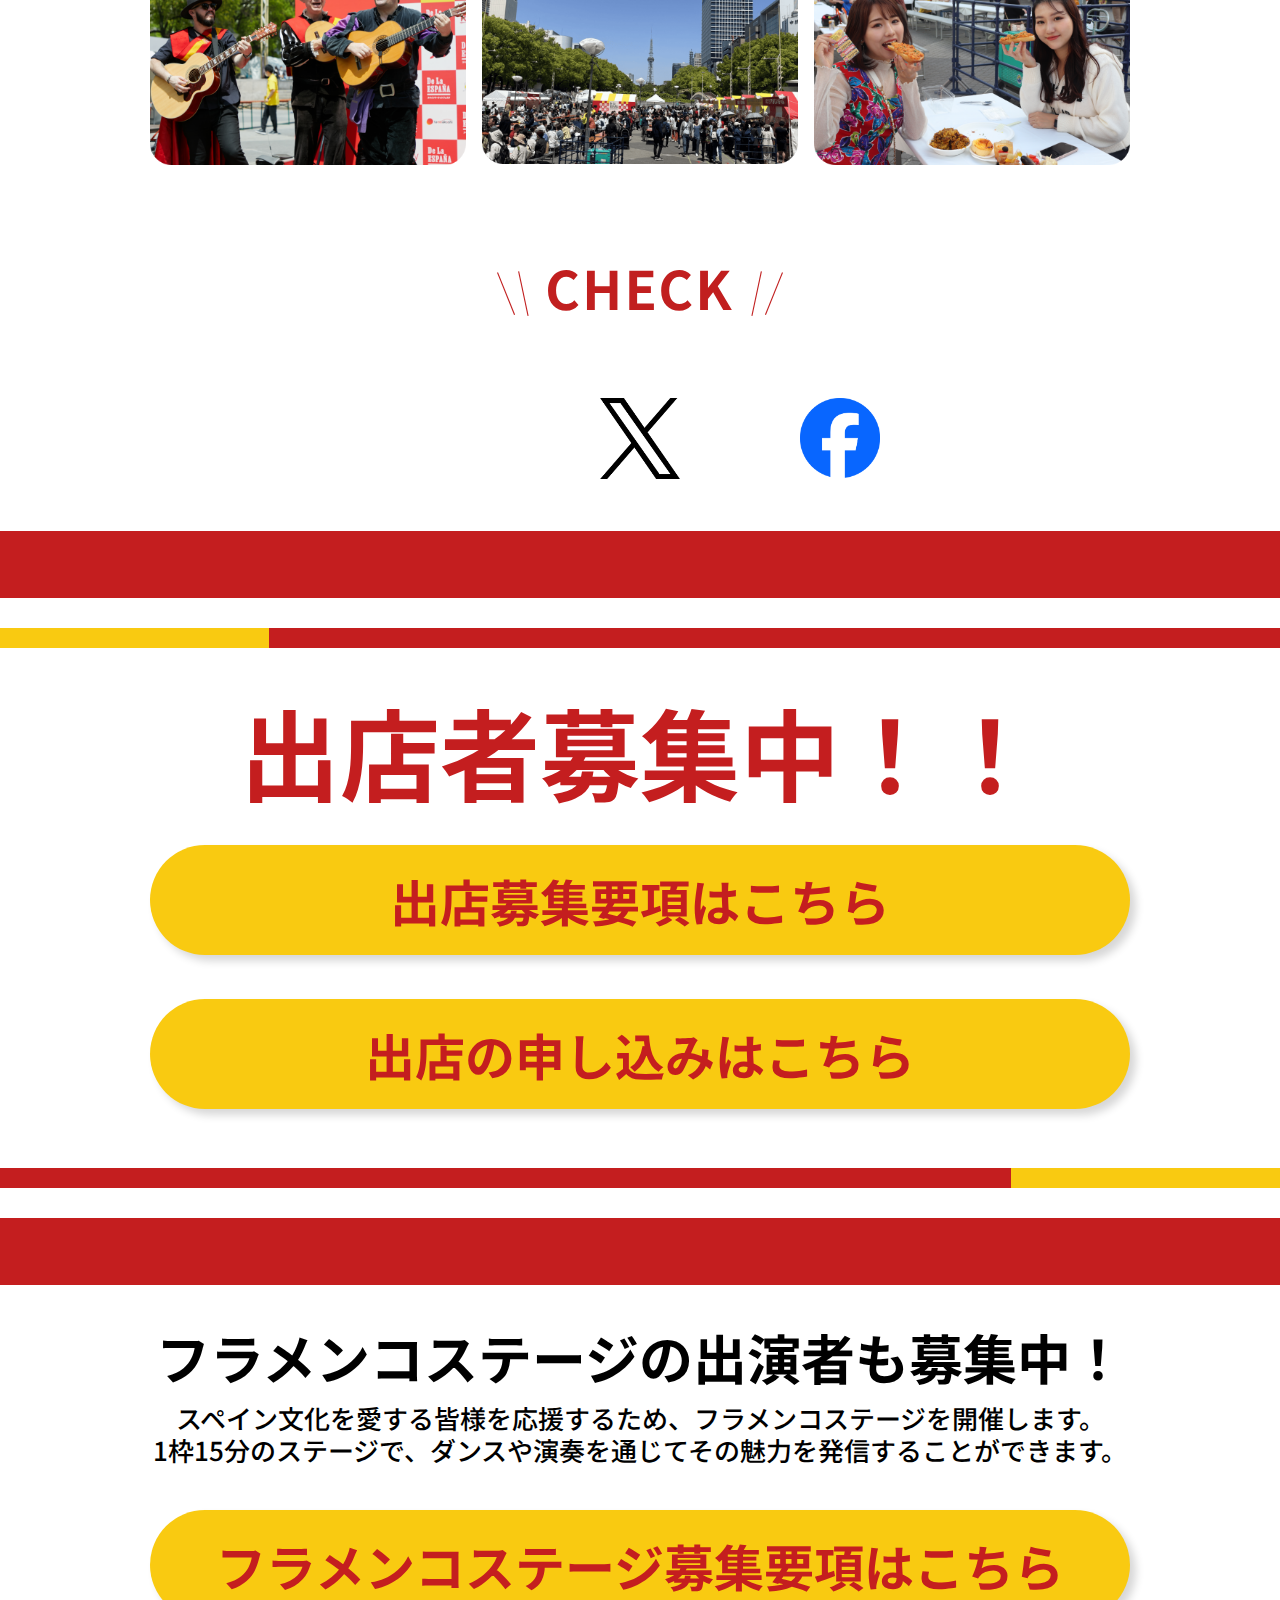
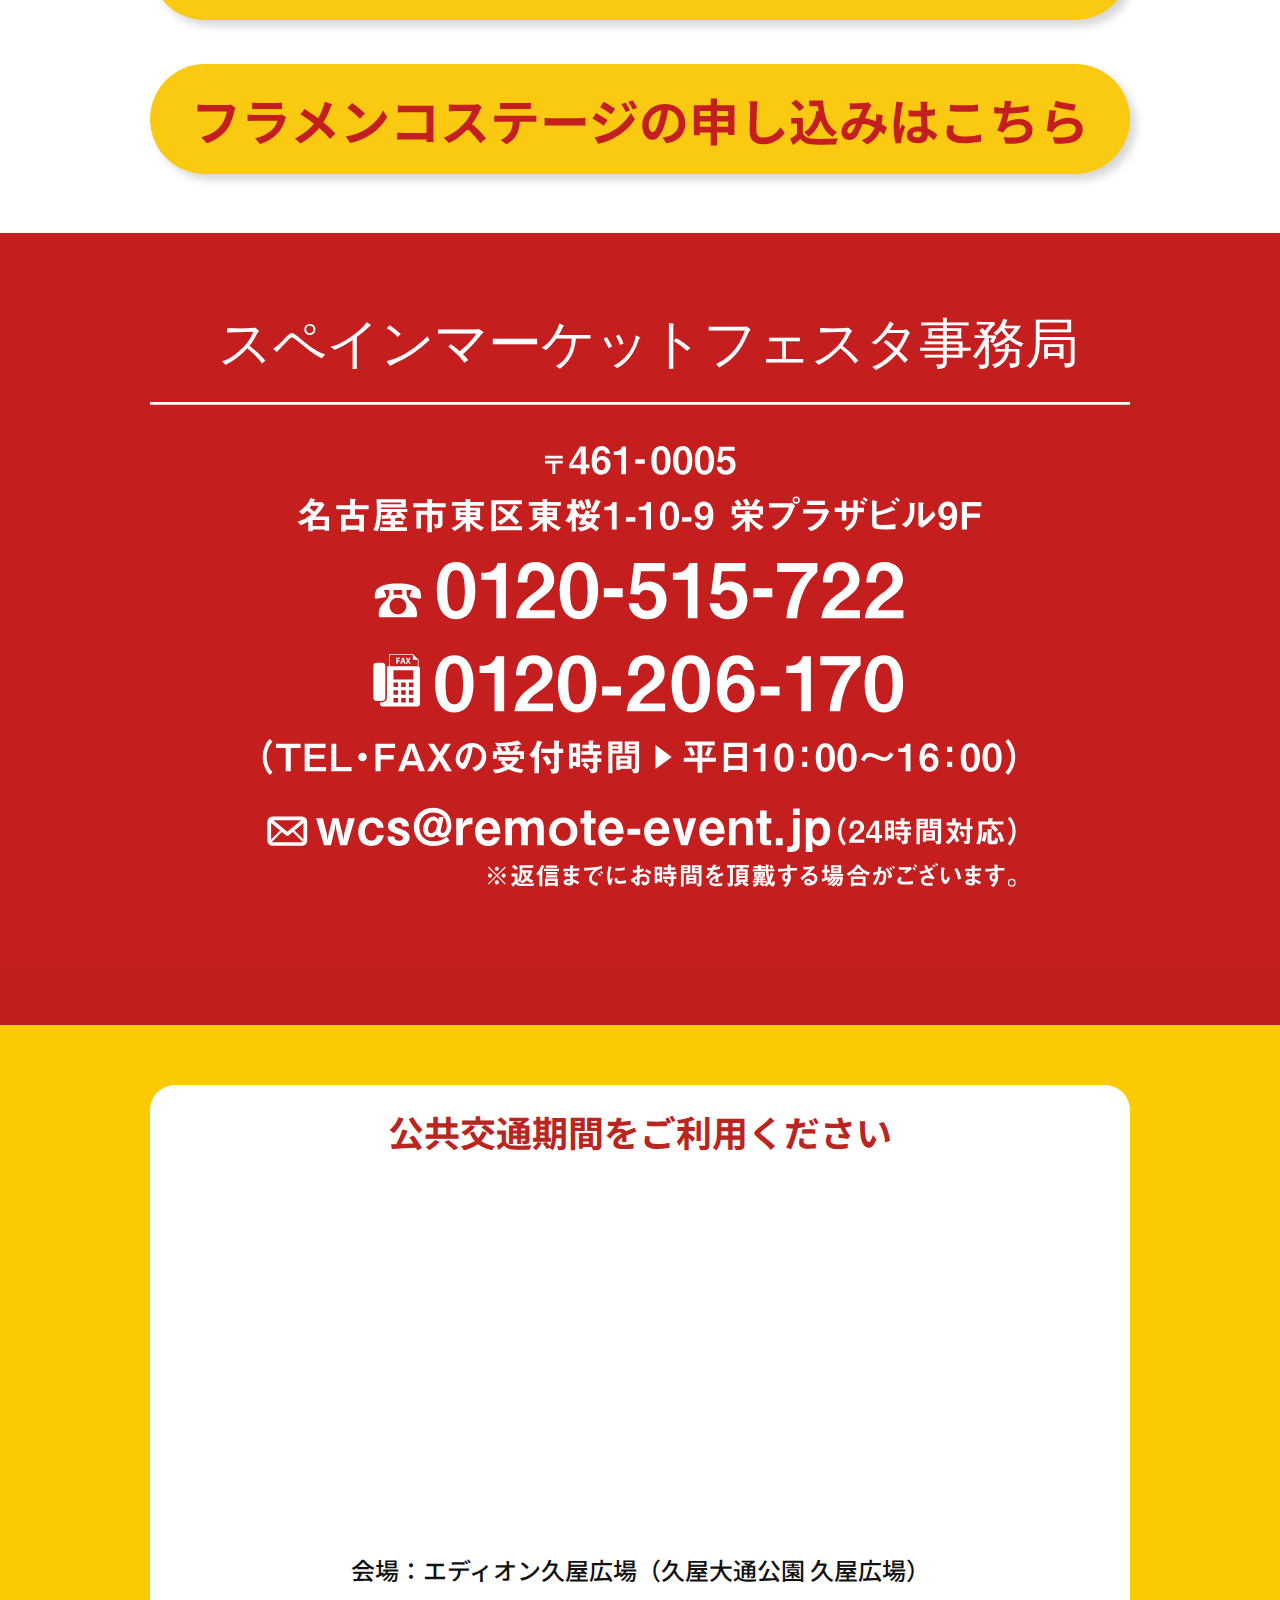
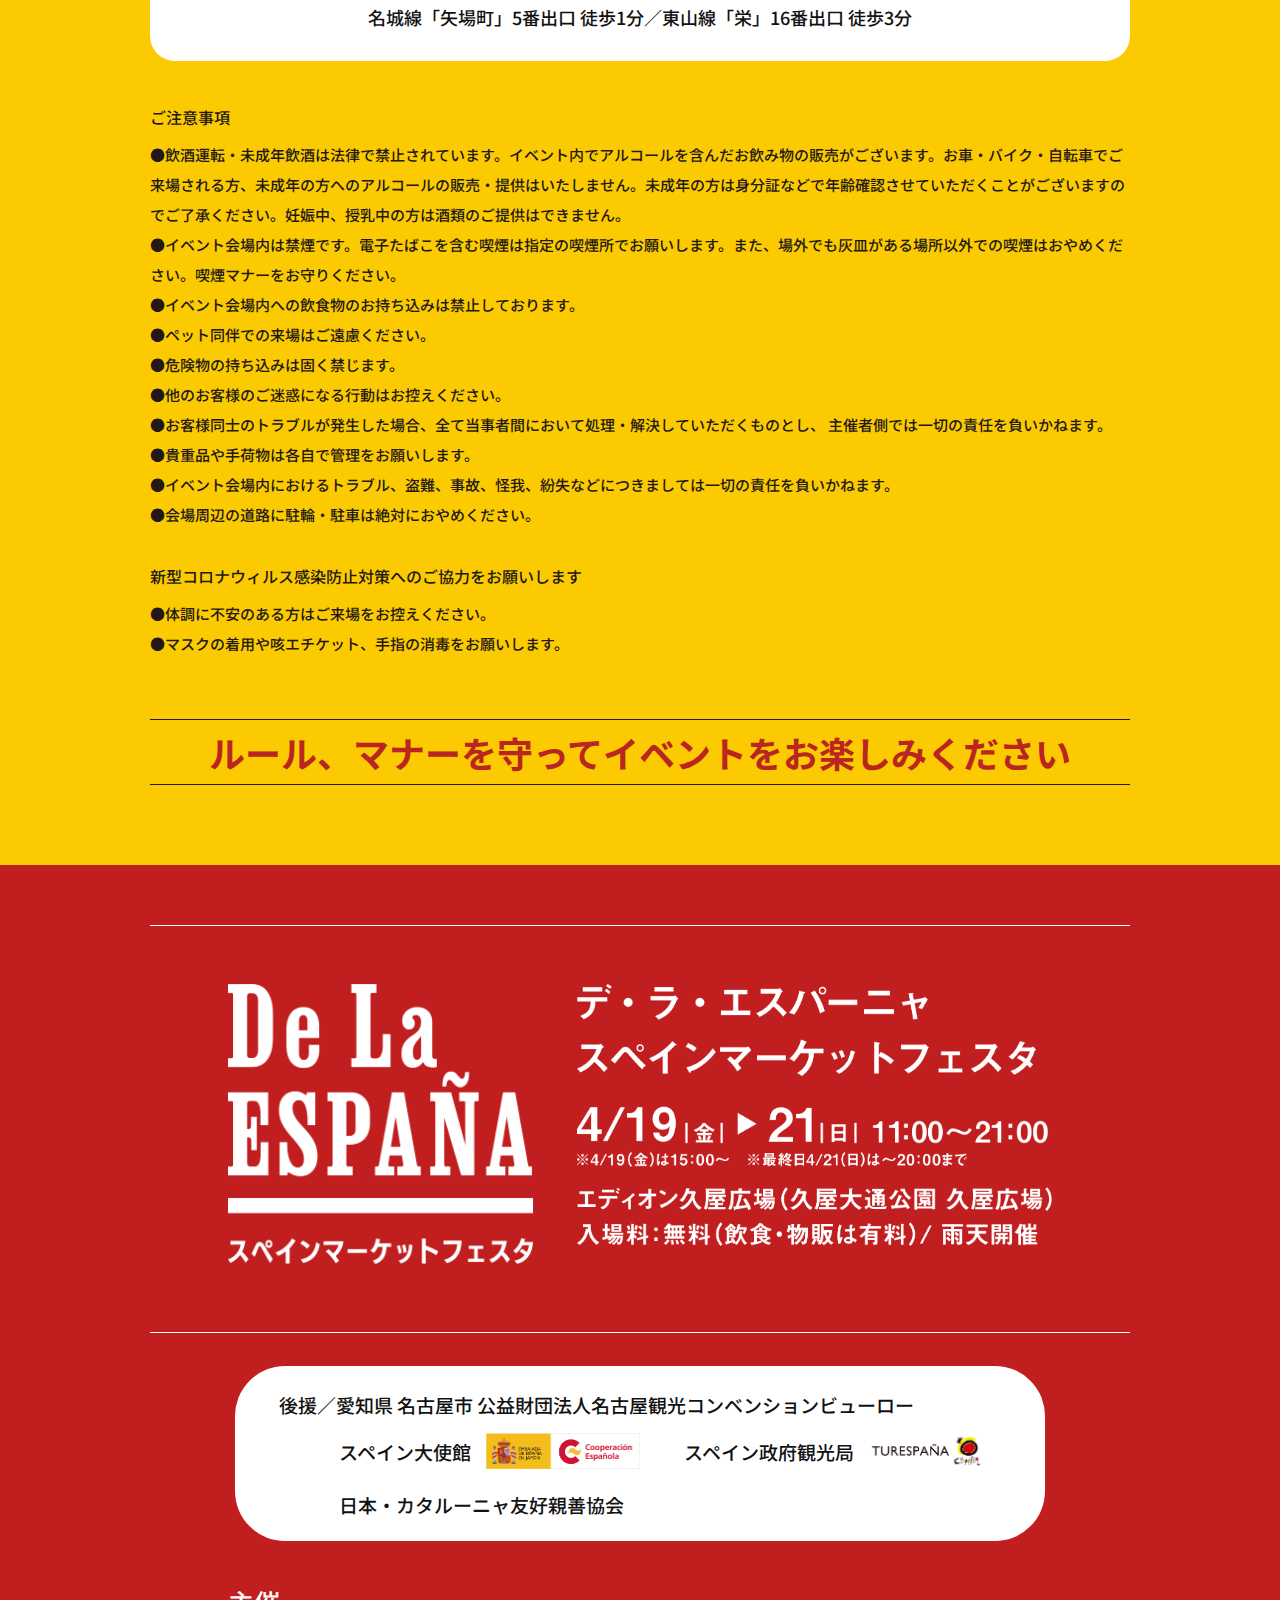
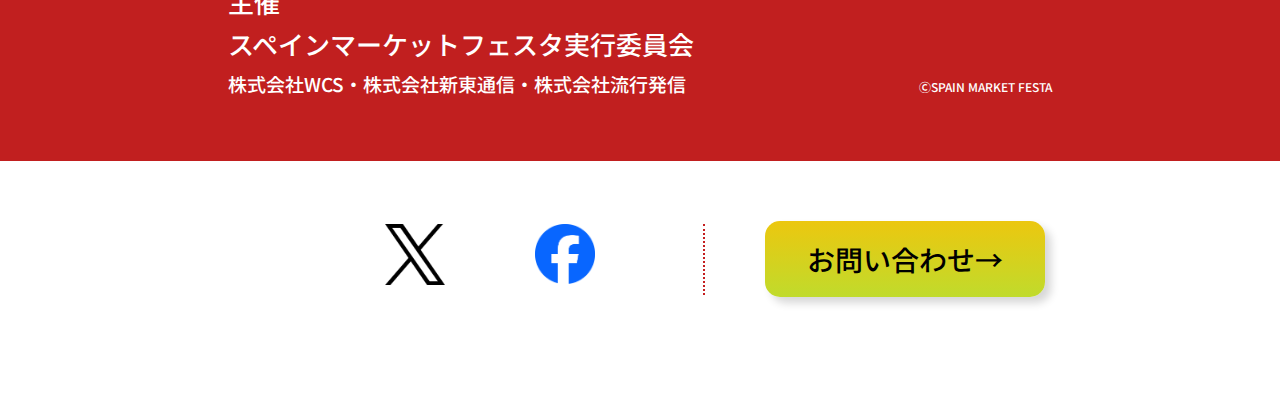
==== commit db8b58e4: "修正公開用macbook" ====
--- a/index.html
+++ b/index.html
@@ -46,13 +46,13 @@
   <!-- End Google Tag Manager (noscript) -->
   <div class="main-wrap">
   <div class="">
-		<div class="menu-btn">
+		<!-- <div class="menu-btn">
 			<a class="menu-trigger pc-menu">
 			  <span></span>
 			  <span></span>
 			  <span></span>
 			</a>
-		</div>
+		</div> -->
 		<div class="sp-menu">
 			<ul>
 				<li><a href="#layout" class="anchorlink sp-menulink">&gt;会場レイアウト</a></li>
@@ -117,13 +117,13 @@
         </div>
 
         <div class="list-flex">
-        <div class="left-list">
+        <!-- <div class="left-list">
             <ul>
                 <li><a href="#layout" class="anchorlink"><img src="images/anchor_01.svg" alt=""></a></li>
                 <li><a href="#shop" class="anchorlink"><img src="images/anchor_02.svg" alt=""></a></li>
                 <li><a href="#anchor3" class="anchorlink"><img src="images/anchor_03.svg" alt=""></a></li>
             </ul>
-        </div>
+        </div> -->
         <!-- <div class="sns-wrap">
             <p class="check-txt"><img src="images/check_02.svg" alt="check"></p>
             <ul>
@@ -151,12 +151,12 @@
         <div class="sns__wrap">
             <ul>
                 <li>
-                    <a href="https://www.instagram.com/delaespana2023/" target="_blank">
+                    <a href="https://www.instagram.com/spainmarketfesta_nagoya/" target="_blank">
                         <img src="images/instagram.svg" alt="">
                     </a>
                 </li>
                 <li>
-                    <a href="https://twitter.com/delaespana2023" target="_blank">
+                    <a href="https://twitter.com/spainmarketfes?s=21" target="_blank">
                         <img src="images/x.svg" alt="">
                     </a>
                 </li>
@@ -200,11 +200,11 @@
   </section> -->
 </div>
 
-<section class="sec-3" id="layout">
+<!-- <section class="sec-3" id="layout">
     <div class="wrap1">
         <div class="map-img hidden-xs hidden-sm"><img src="images/map_img.png" alt=""></div>
         <div class="map-img hidden-md"><img src="images/map_img_sp.png" alt=""></div>
-        <!-- <h2 class="sub-copy">スペインマーケットフェスタだけの<br class="hidden-md">スペシャルコラボ</h2>
+         <h2 class="sub-copy">スペインマーケットフェスタだけの<br class="hidden-md">スペシャルコラボ</h2>
         <div class="list-box">
             <ul class="kaijo-list">
                 <li>
@@ -238,9 +238,9 @@
                 </div>
                 </li>
             </ul>
-        </div> -->
+        </div>
     </div>
-</section>
+</section> -->
 
 <div class="application">
     <span class="line line__left--yellow"></span>
@@ -271,10 +271,8 @@
 </section>
 
 
-<div class="link-area" id="anchor1"></div>
-
 <div class="link-area" id="shop"></div>
-<section class="sec-4">
+<!-- <section class="sec-4">
   <div class="wrap1">
     <div class="list-box">
       <h2 class="list-copy">本格的なスペイン料理店の味を<br class="hidden-md">会場で味わえる！</h2>
@@ -523,7 +521,6 @@
           <div class="text">
             <div class="text-wrap">
               <p class="title">OLIVINO</p>
-              <!--<p class="p-text">最高級のスペイン産オリーブオイル</p>-->              
               <p class="p-text ex"><span class="red">▼内容</span><br>
                 オリーブオイルを販売しています。</p>
             </div>
@@ -633,9 +630,9 @@
   </div>
   <p class="center-tex">※ブースの紹介は、会場のレイアウト順です。<br>
     イベント内容、出店店舗、提供メニューは<br class="hidden-md">予告なく変更する場合がございます。</p>
-</section>
-
-<section id="stage">
+</section> -->
+
+<!-- <section id="stage">
     <div class="wrap1">
         <h2>ステージ<br class="sp">（スケジュール）</h2>
         <div class="stage__wrap stage__wrap--pc">
@@ -860,7 +857,7 @@
             </table>
         </div>
     </div>
-</section>
+</section> -->
 
 
 <div class="link-area" id="anchor3"></div>
@@ -936,7 +933,7 @@
             <li>日本・カタルーニャ友好親善協会</li>
           </ul>
         </div>
-        <div class="kyosan-box">
+        <!-- <div class="kyosan-box">
           <h2 class="ttl-text">協賛</h2>
           <div class="logo-1"><img src="images/kyosan_logo01.svg" alt=""></div>
           <ul class="logo-list">
@@ -945,7 +942,7 @@
             <li><img src="images/kyosan_logo04.svg" alt=""></li>
             <li><img src="images/kyosan_logo05.svg" alt=""></li>
           </ul>
-        </div>
+        </div> -->
         <div class="bottom-flex">
           <div class="sns-box">
             <!-- <div class="sns-wrap">
@@ -977,12 +974,12 @@
             <div class="sns__wrap">
                 <ul>
                     <li>
-                        <a href="https://www.instagram.com/delaespana2023/" target="_blank">
+                        <a href="https://www.instagram.com/spainmarketfesta_nagoya/" target="_blank">
                             <img src="images/instagram.svg" alt="">
                         </a>
                     </li>
                     <li>
-                        <a href="https://twitter.com/delaespana2023" target="_blank">
+                        <a href="https://twitter.com/spainmarketfes?s=21" target="_blank">
                             <img src="images/x.svg" alt="">
                         </a>
                     </li>
@@ -994,7 +991,7 @@
                 </ul>
             </div>
 
-            <a href="" class="contact__btn">お問い合わせ→</a>
+            <a href="mailto:wcs@remote-event.jp" class="contact__btn">お問い合わせ→</a>
         </div>
     </div>
 </footer>
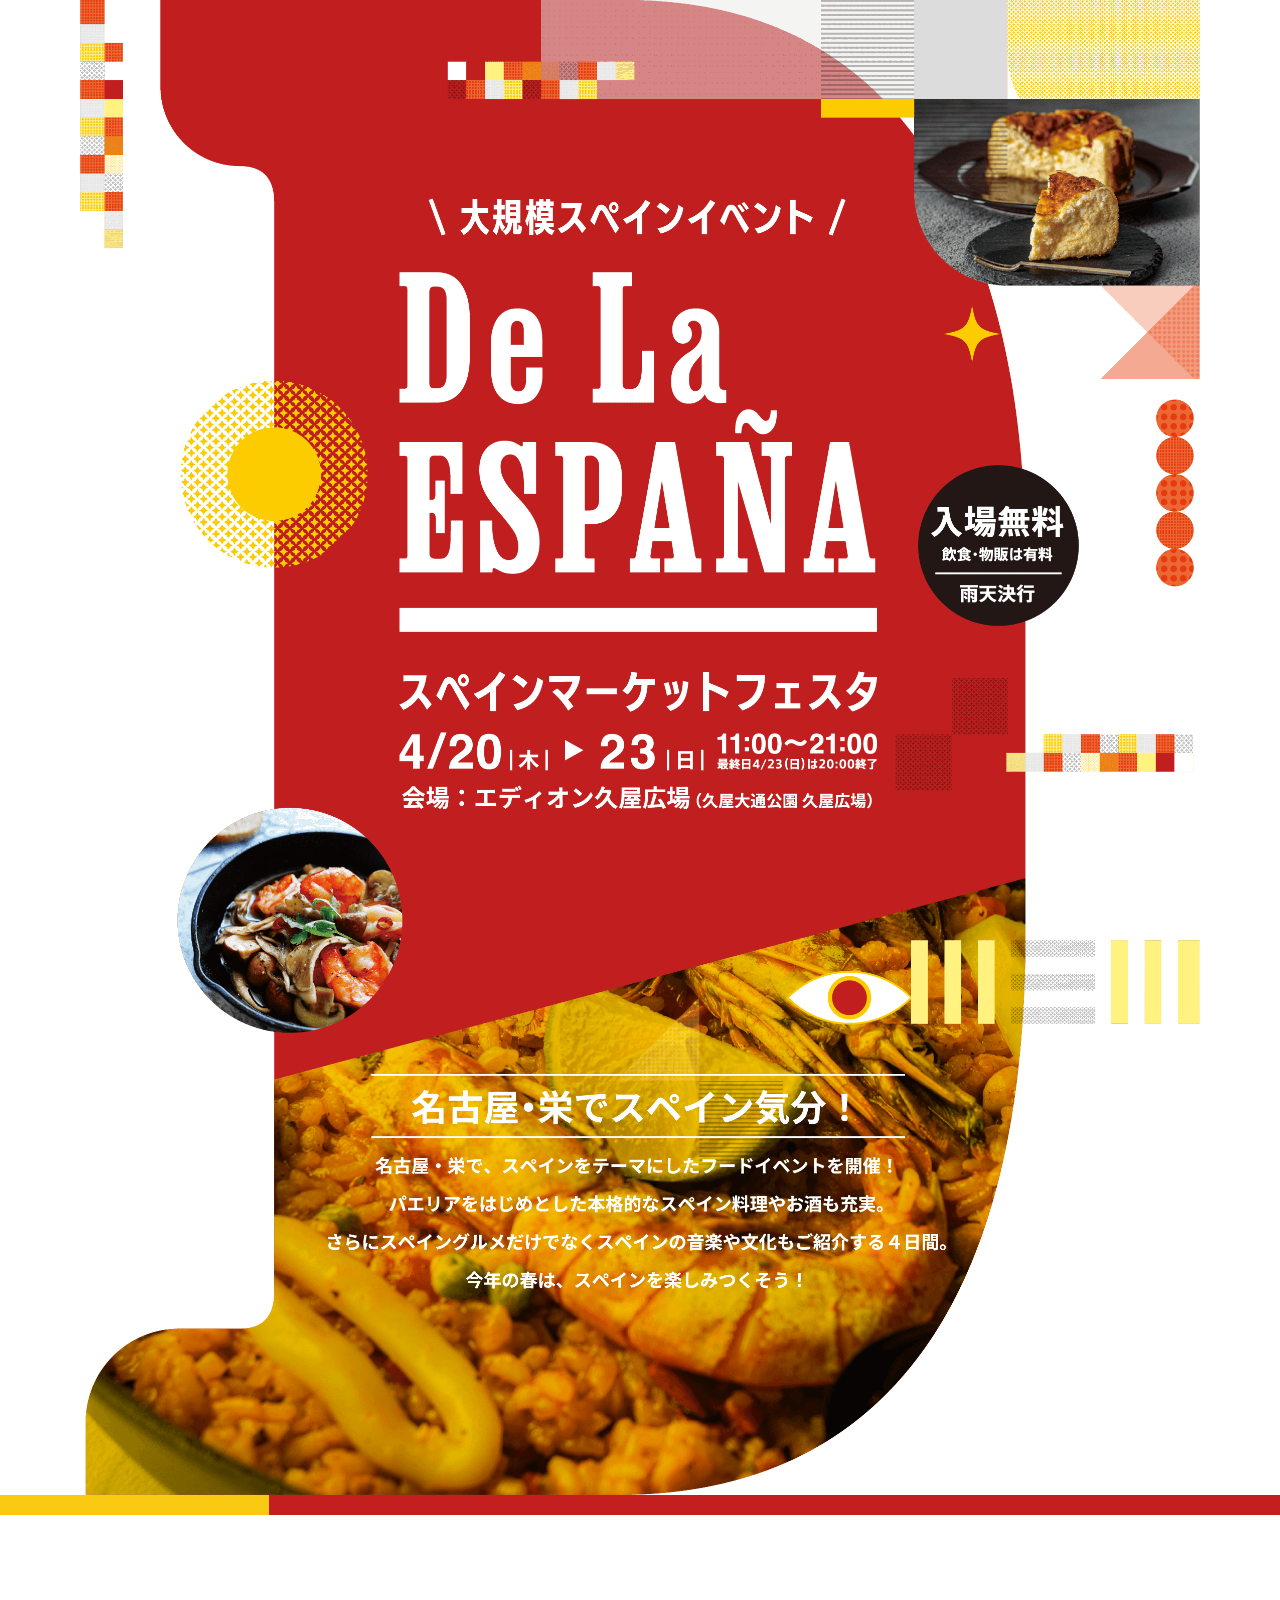
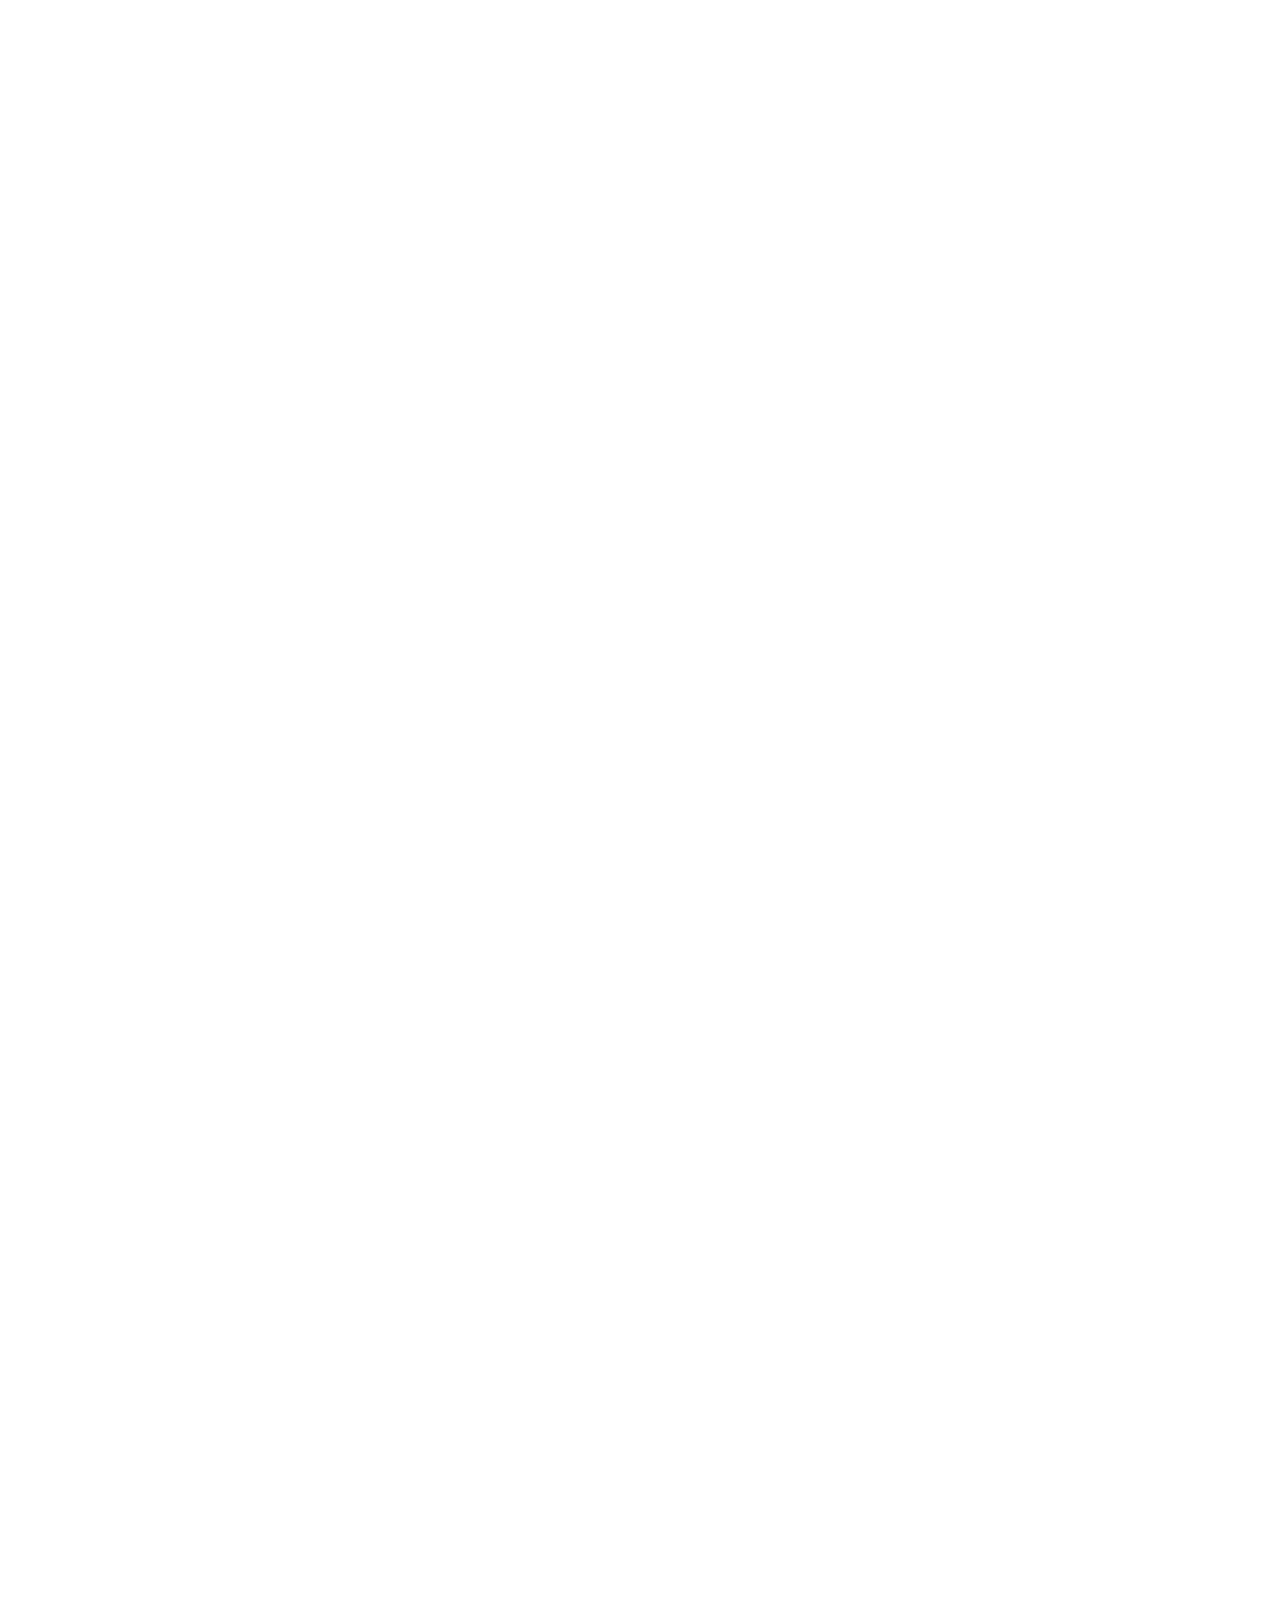
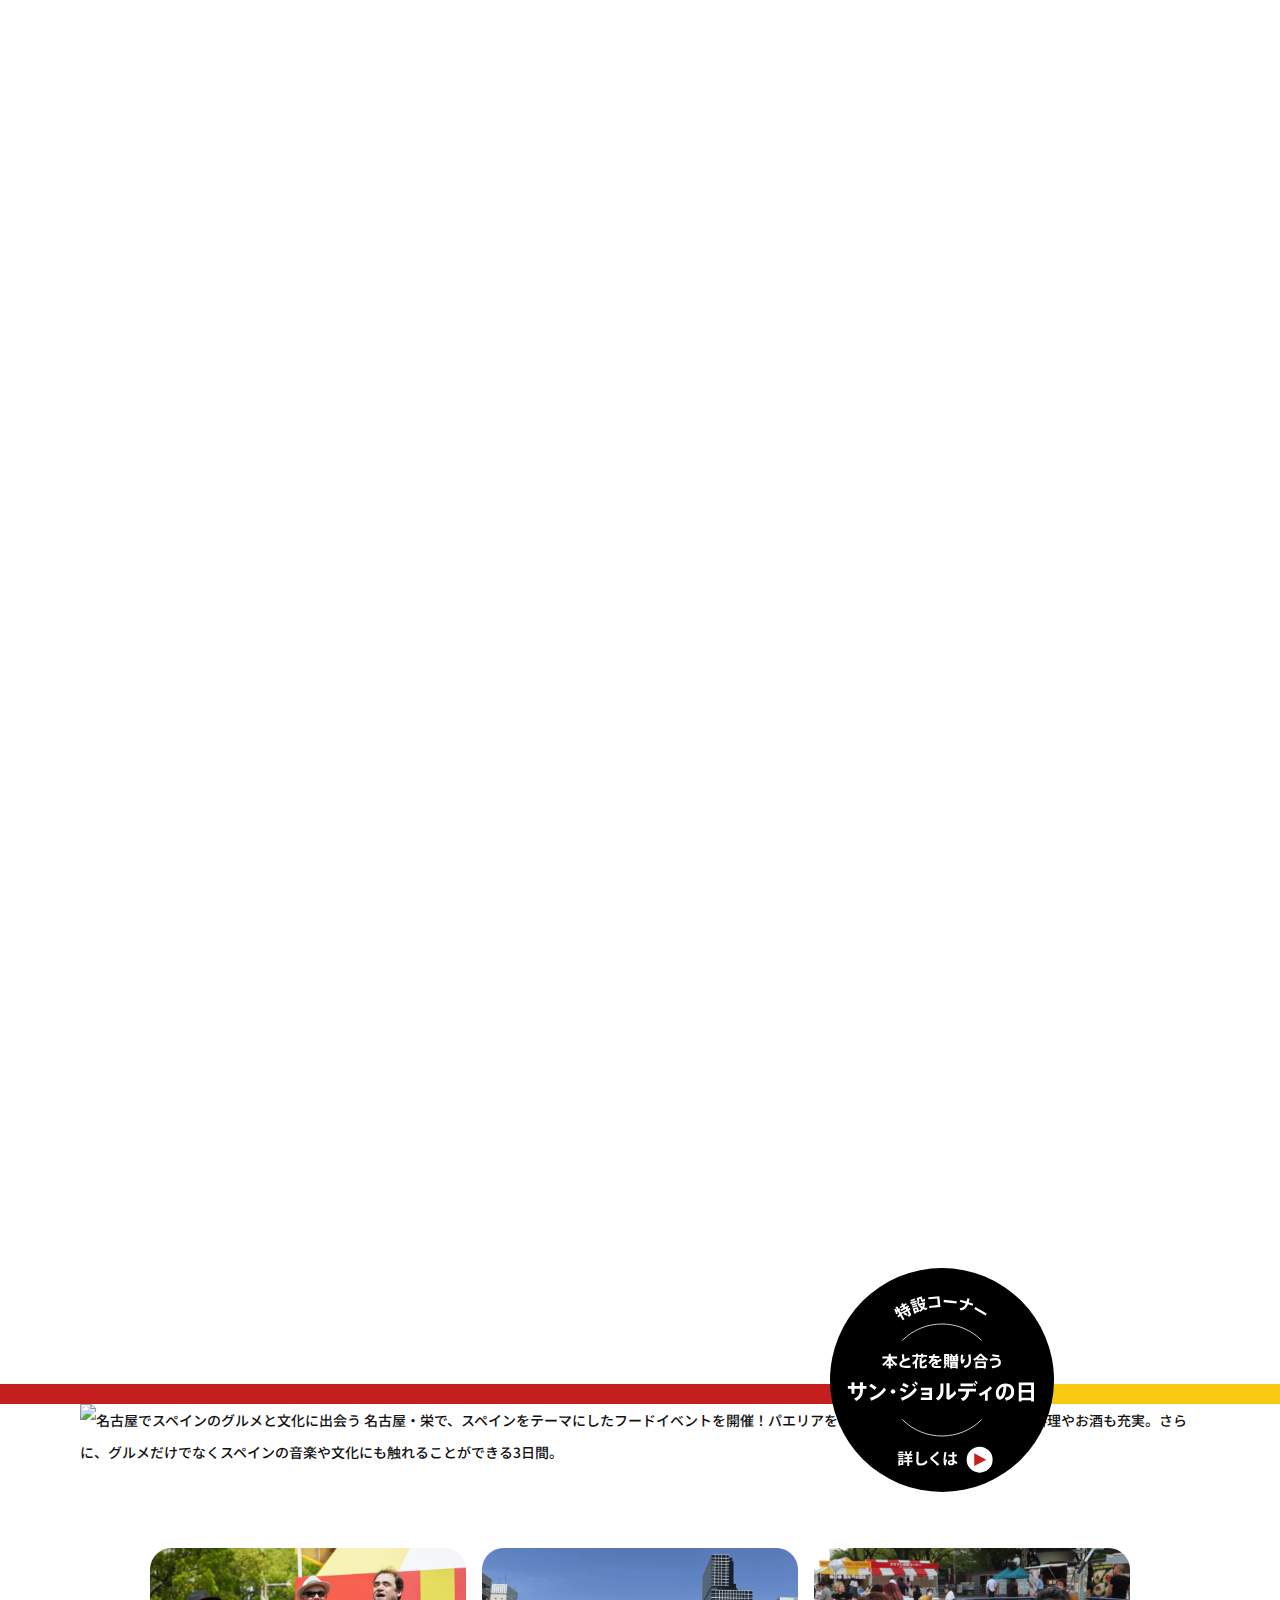
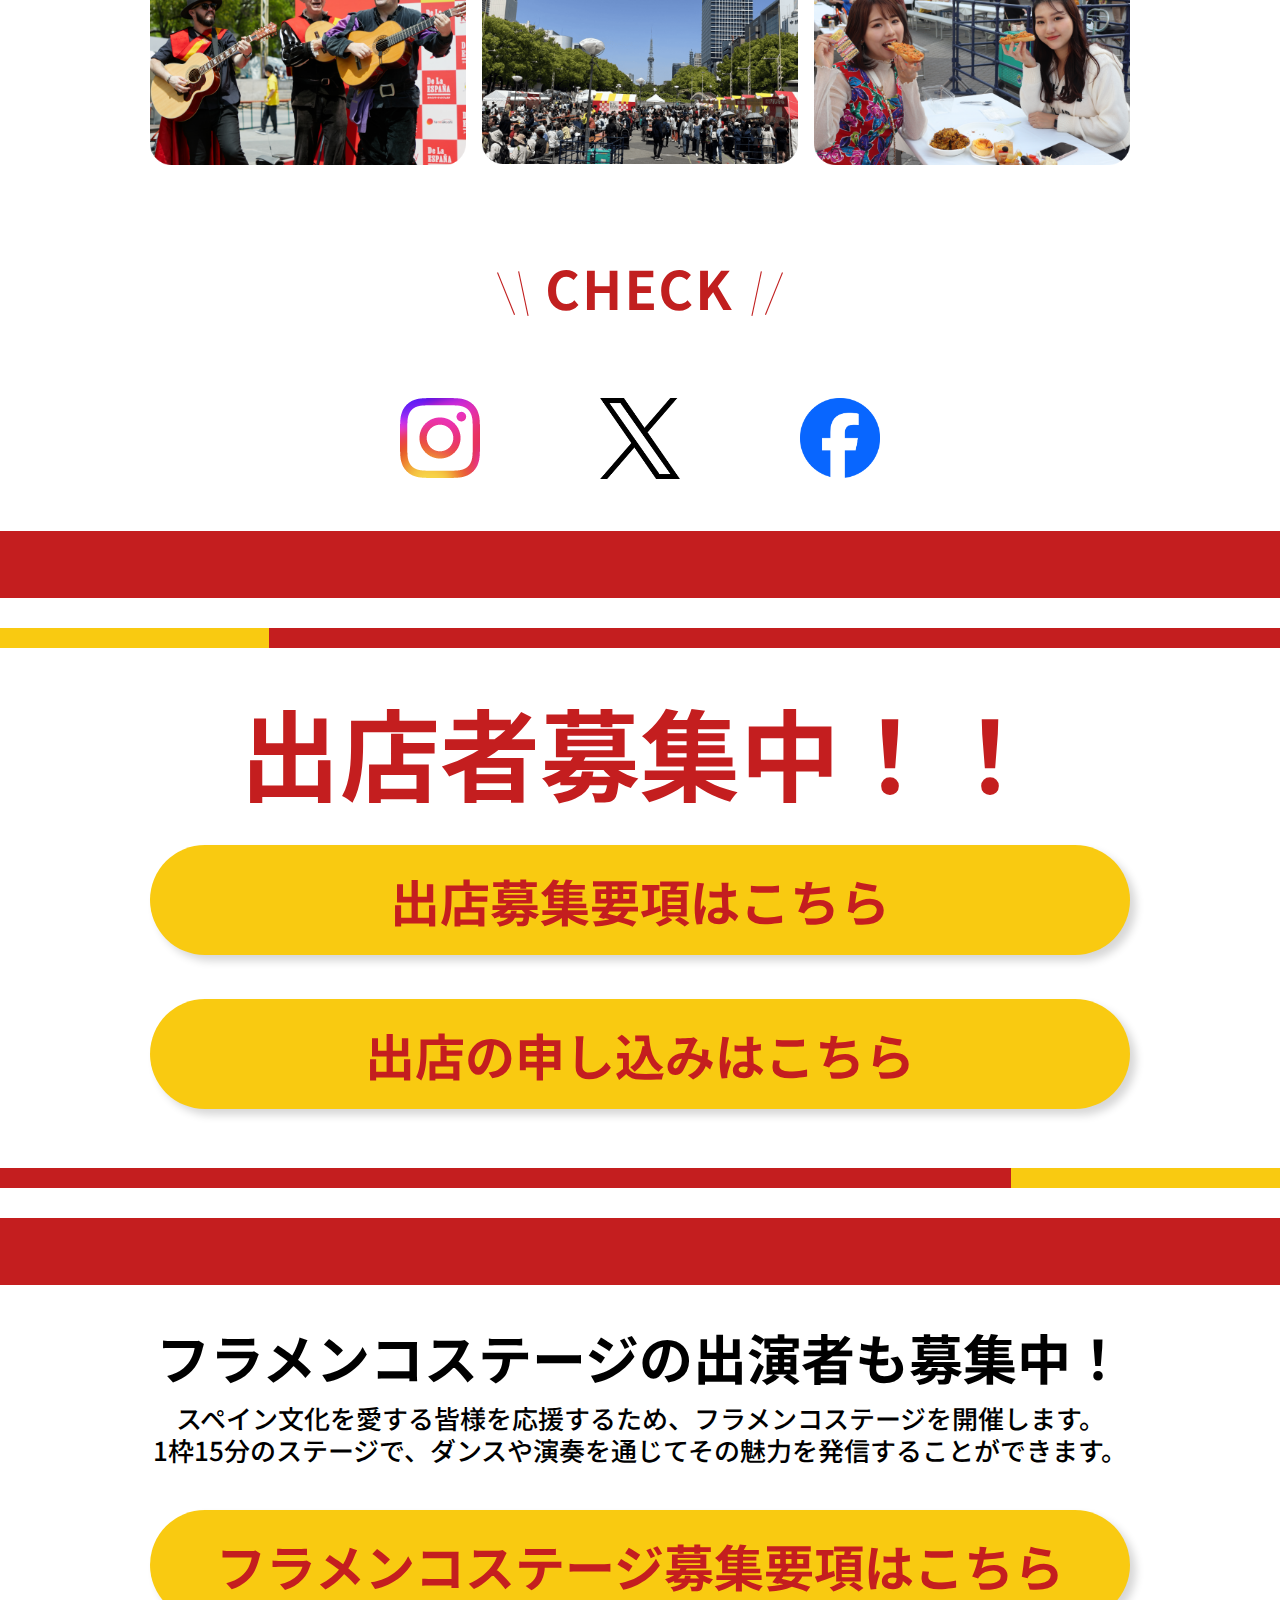
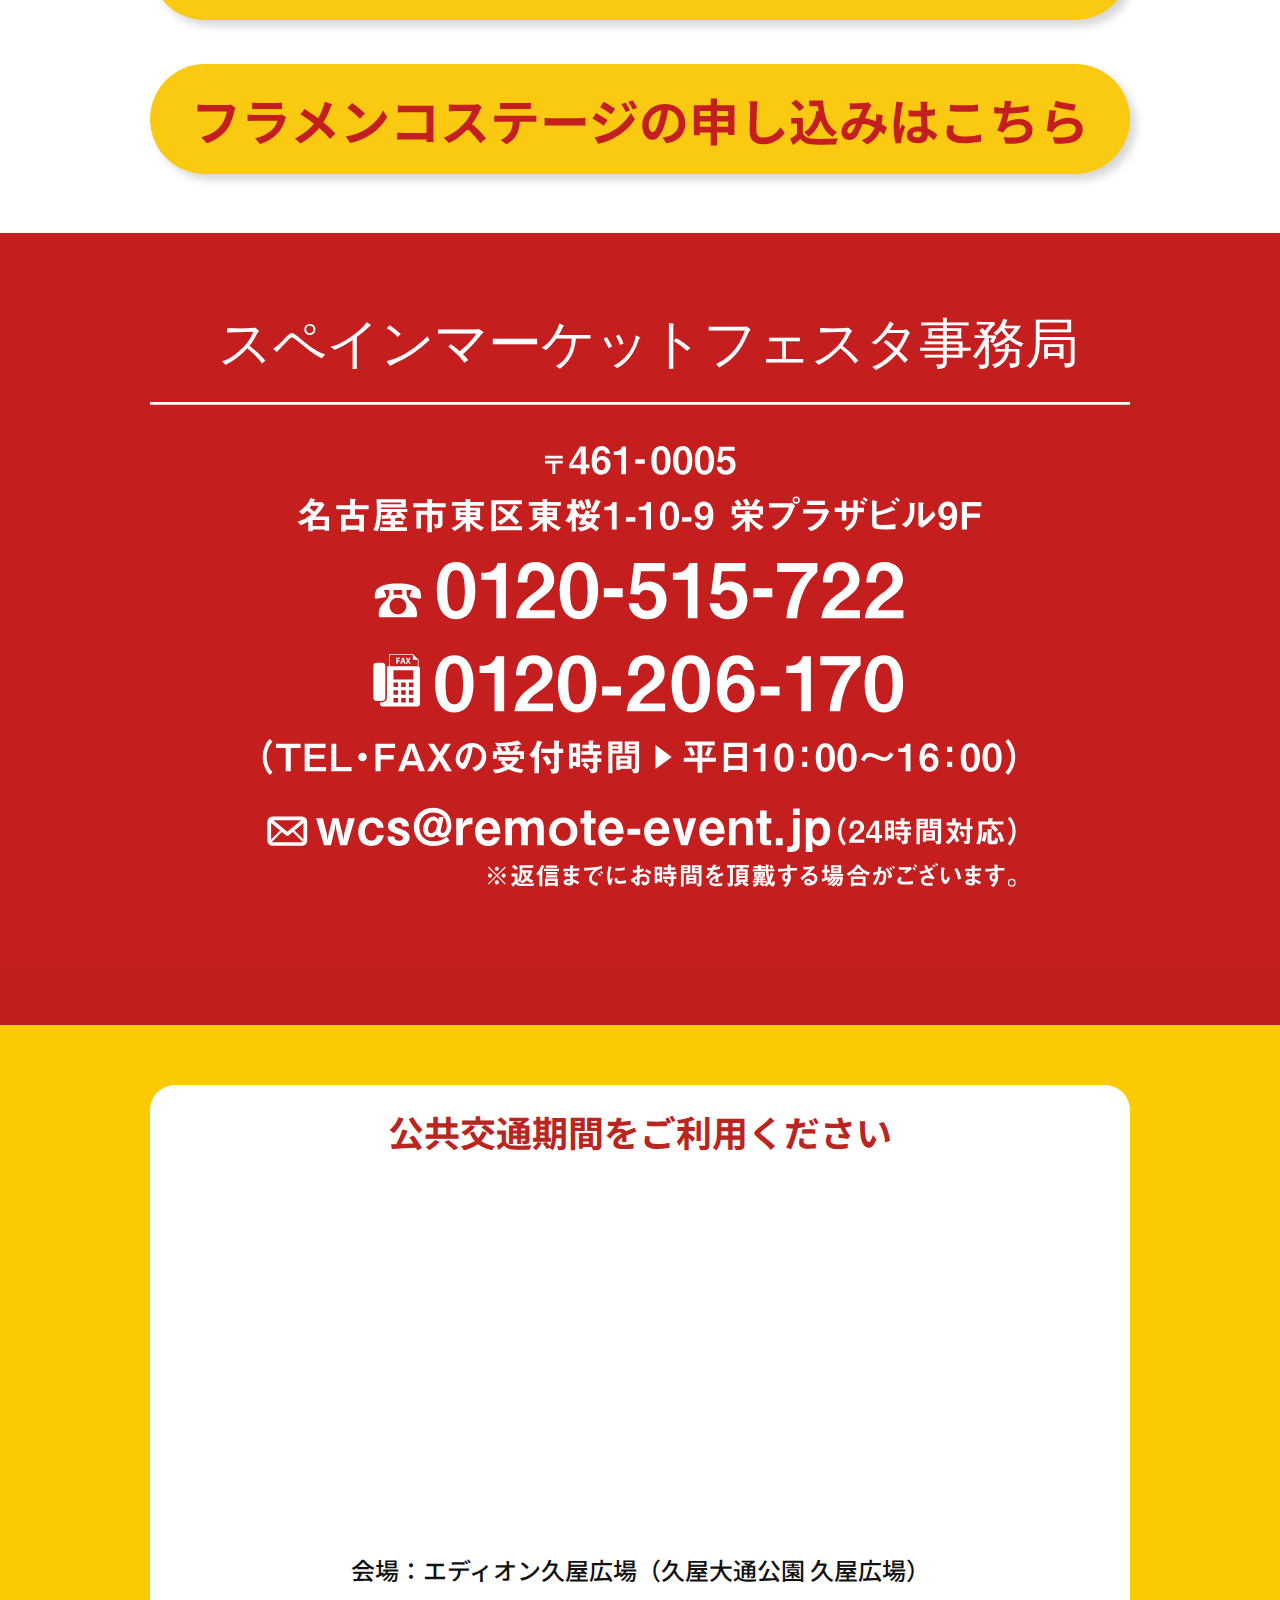
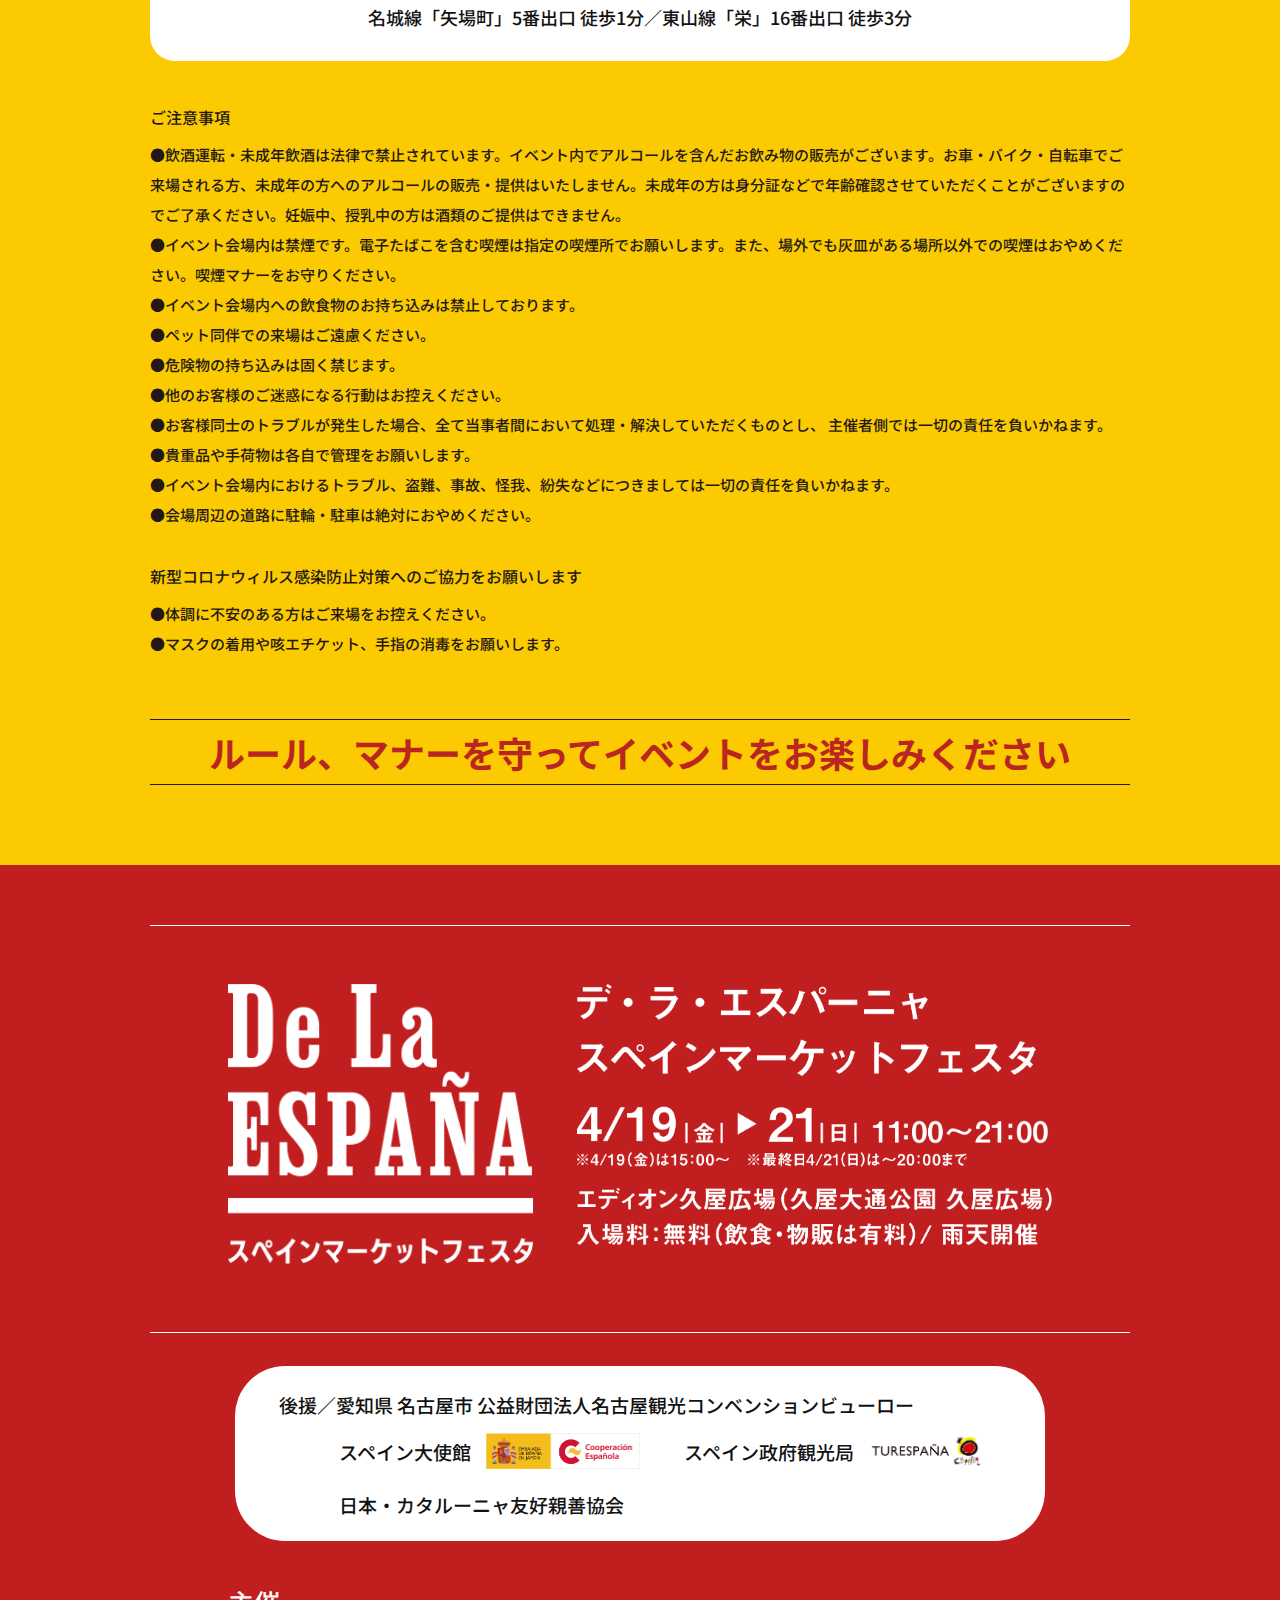
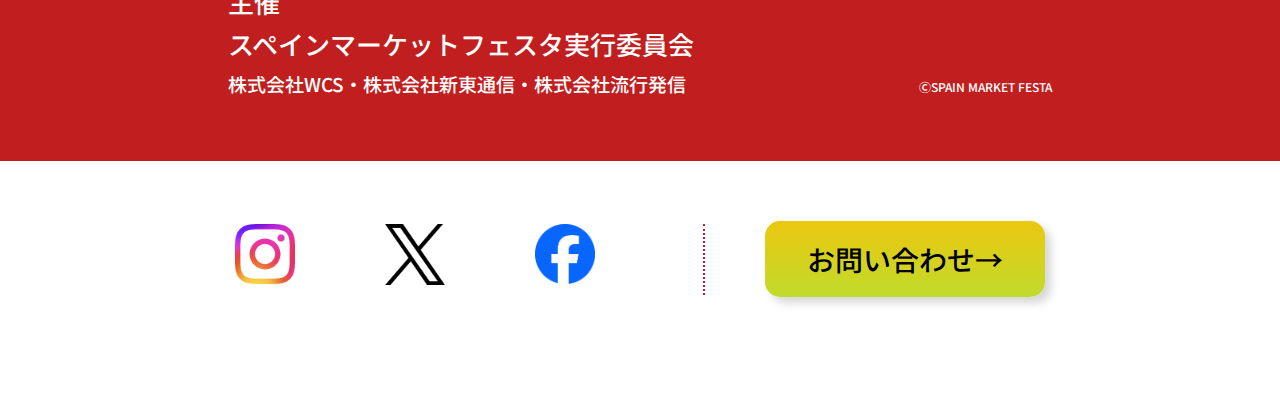
==== commit 60d24809: "インスタアイコン変更macbook" ====
--- a/index.html
+++ b/index.html
@@ -152,7 +152,7 @@
             <ul>
                 <li>
                     <a href="https://www.instagram.com/spainmarketfesta_nagoya/" target="_blank">
-                        <img src="images/instagram.svg" alt="">
+                        <img src="images/instagram.png" alt="">
                     </a>
                 </li>
                 <li>
@@ -975,7 +975,7 @@
                 <ul>
                     <li>
                         <a href="https://www.instagram.com/spainmarketfesta_nagoya/" target="_blank">
-                            <img src="images/instagram.svg" alt="">
+                            <img src="images/instagram.png" alt="">
                         </a>
                     </li>
                     <li>
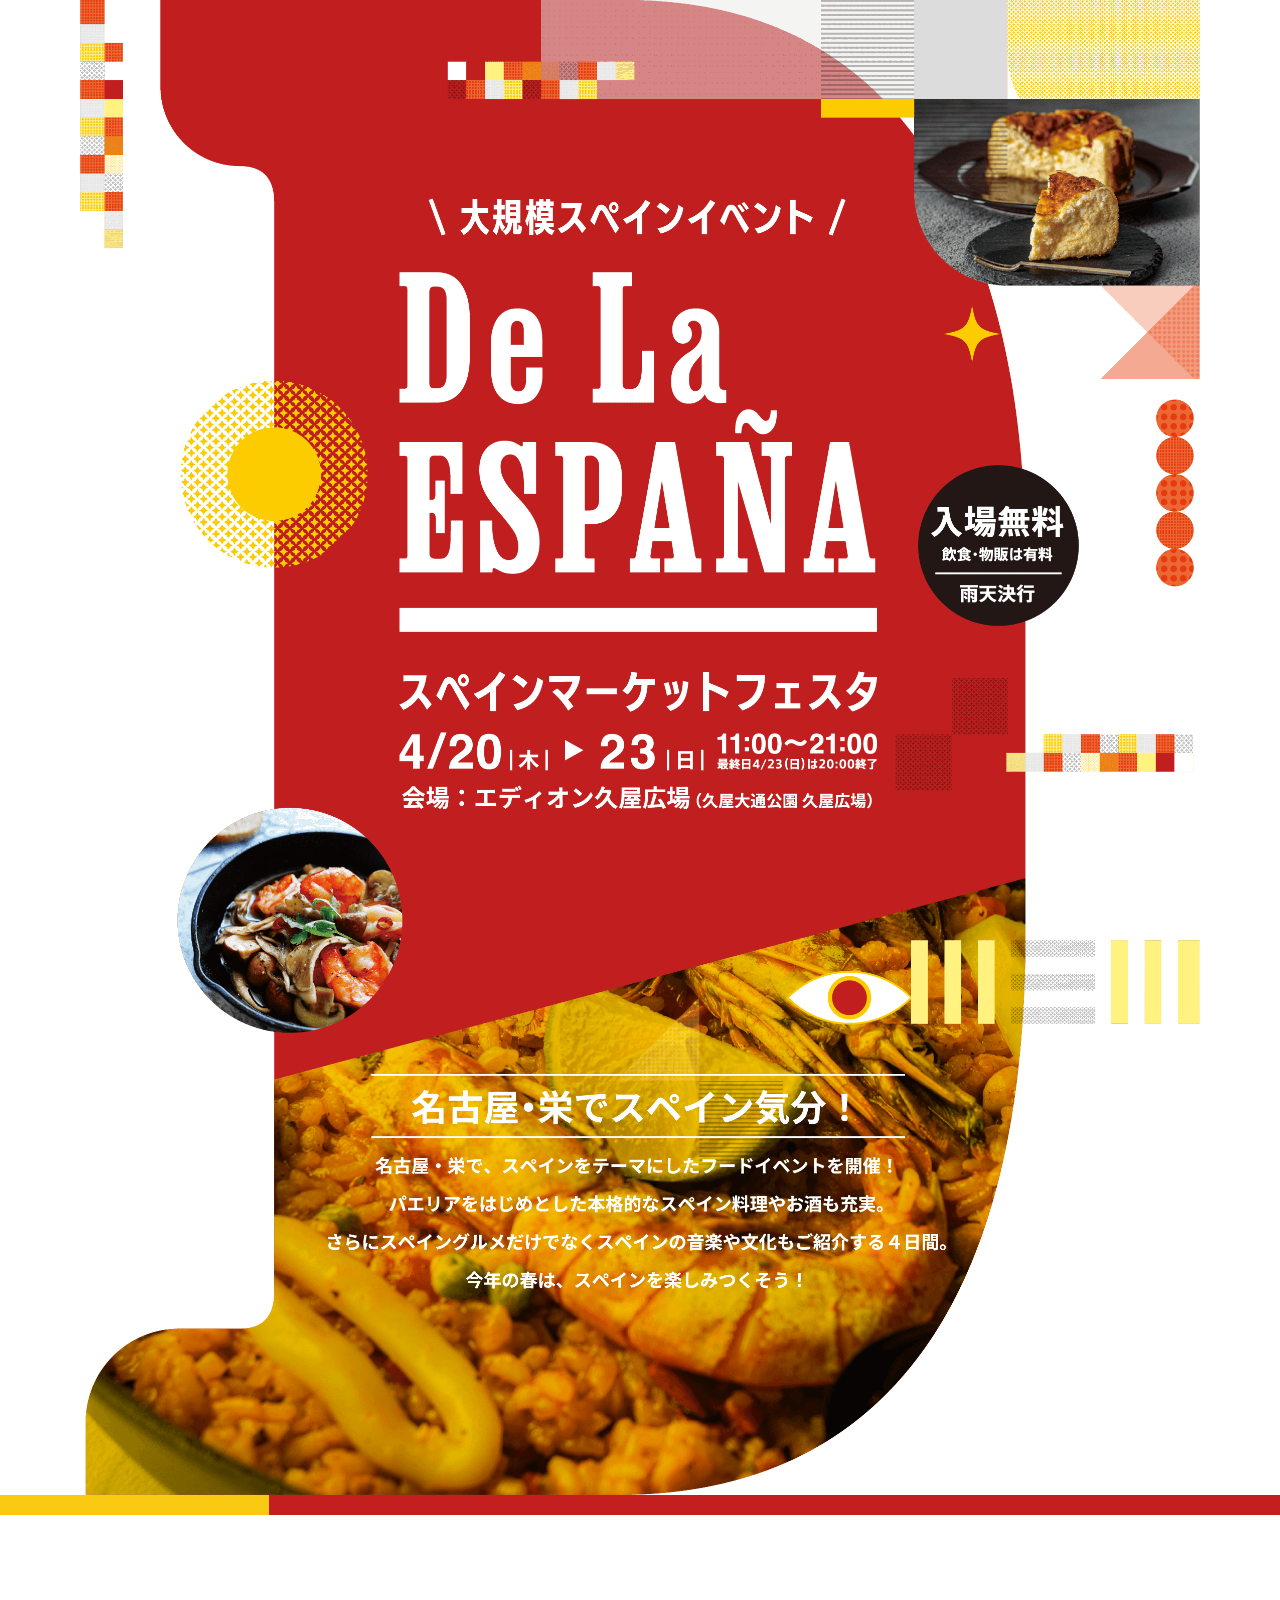
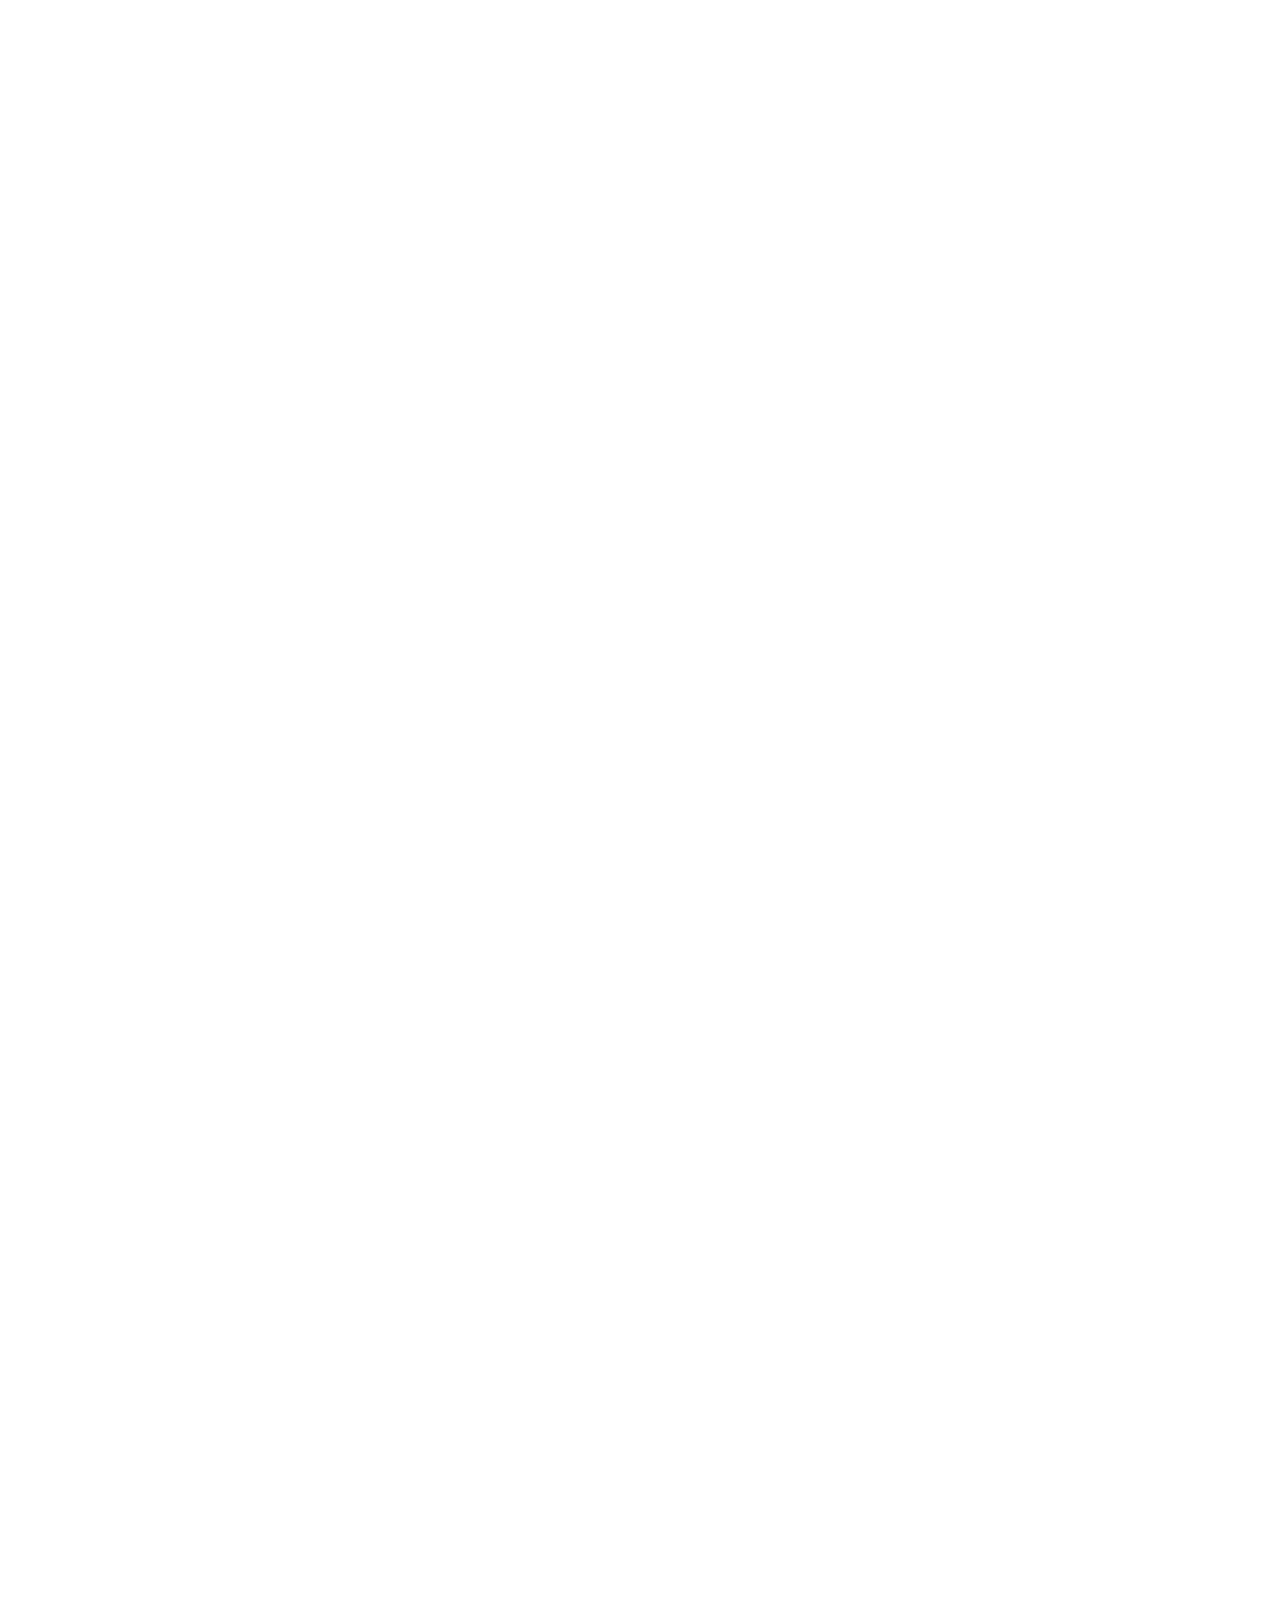
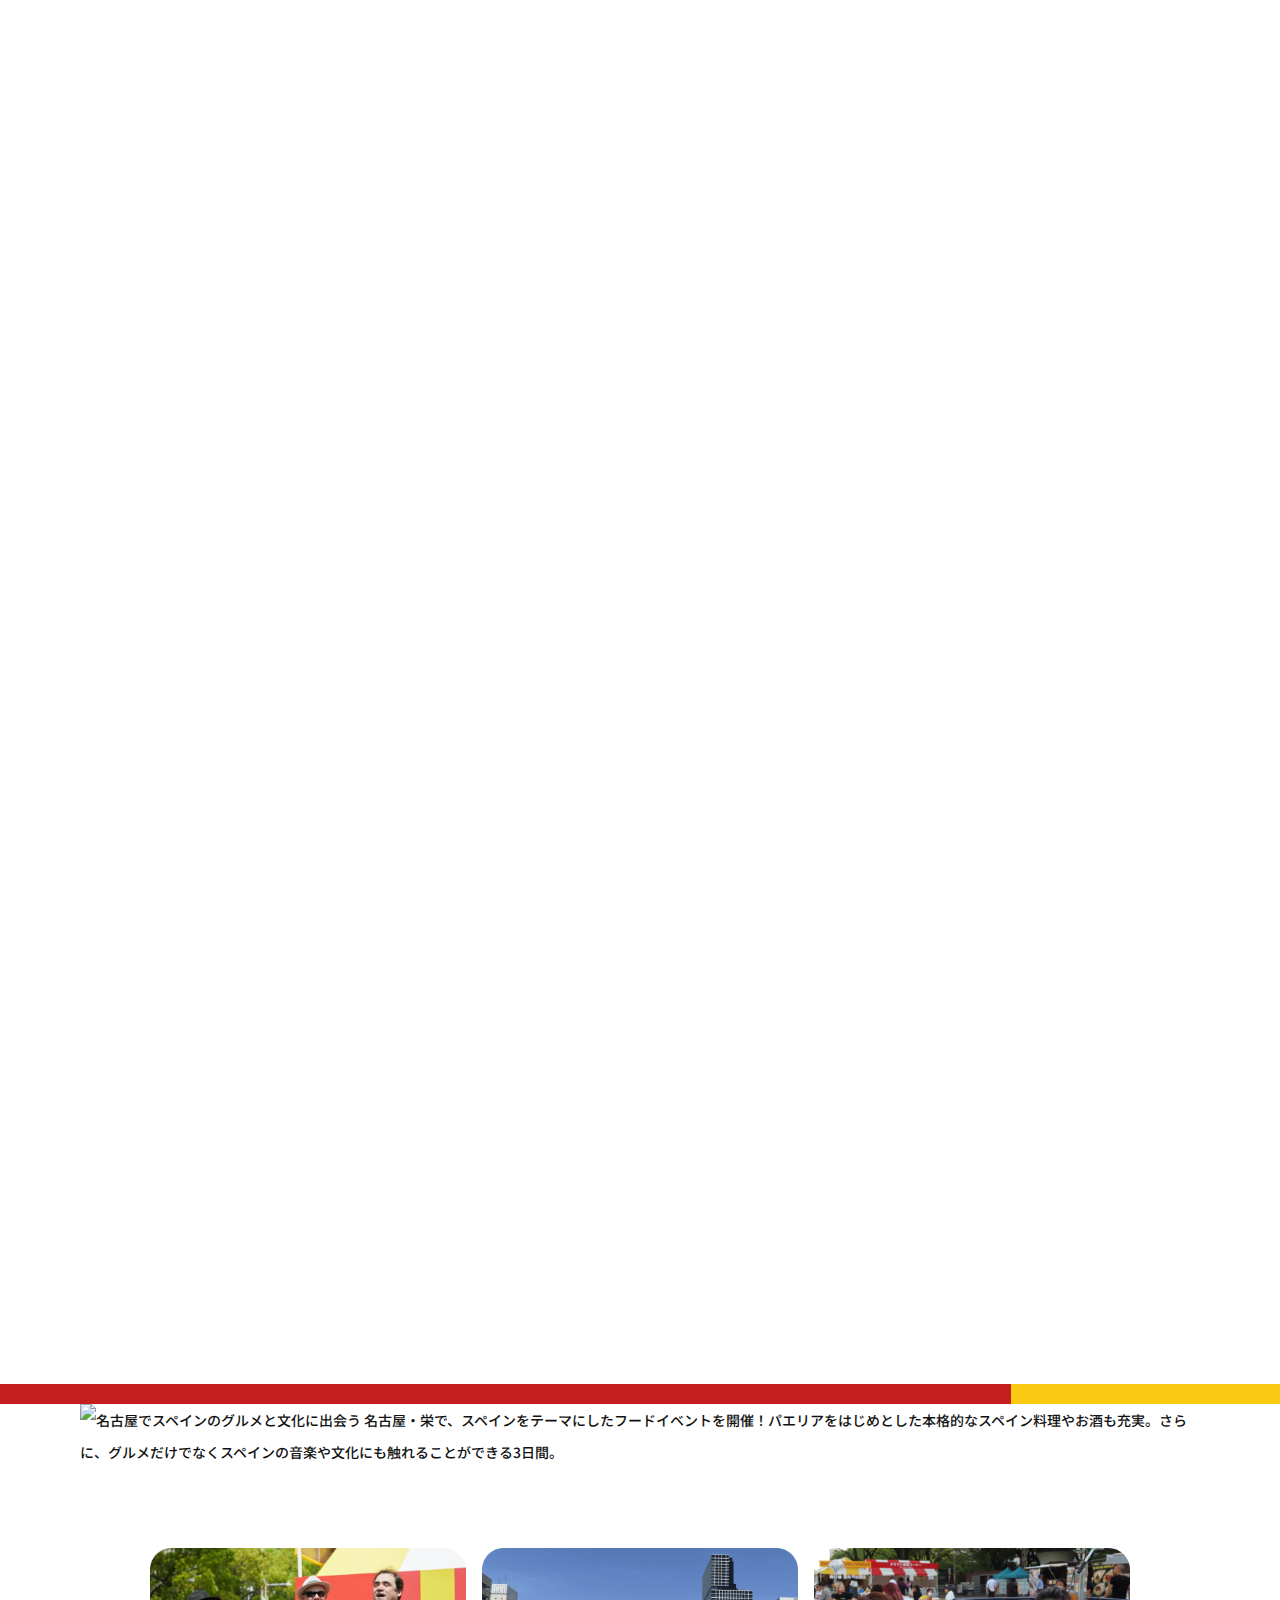
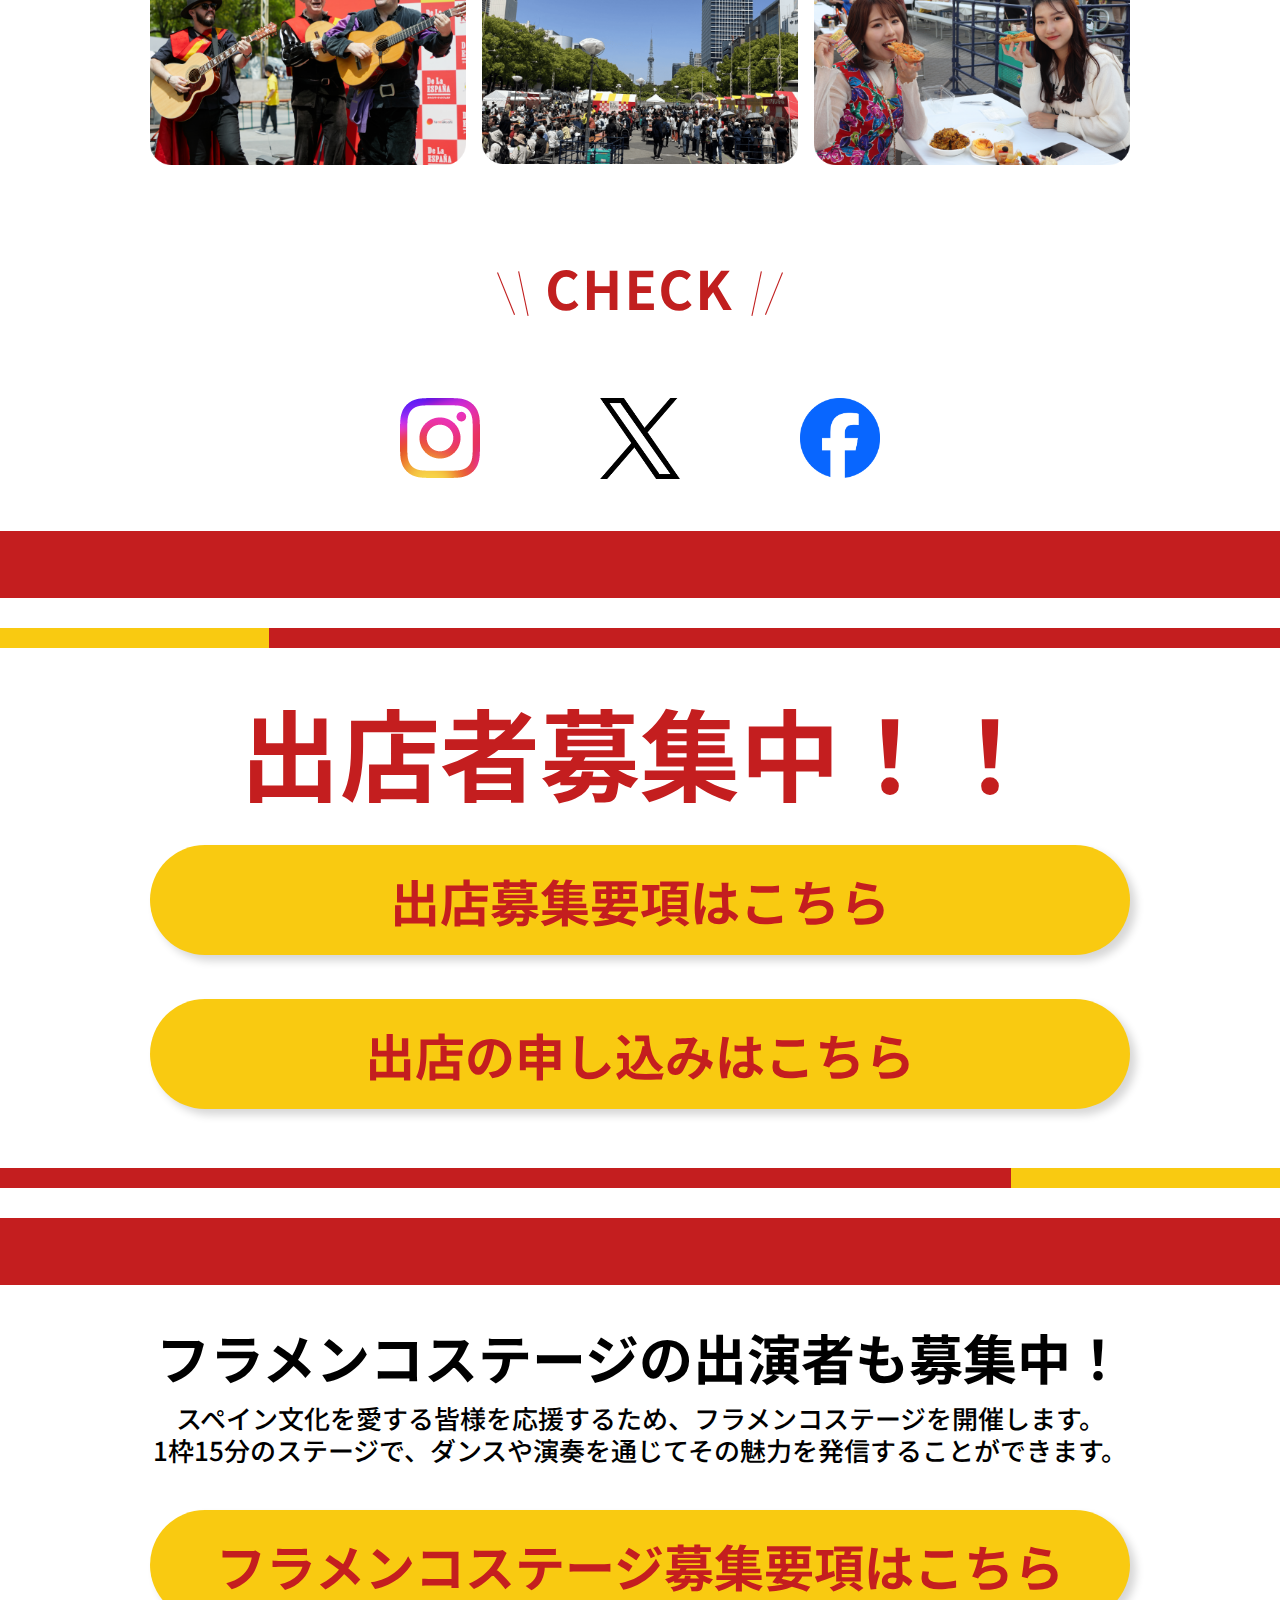
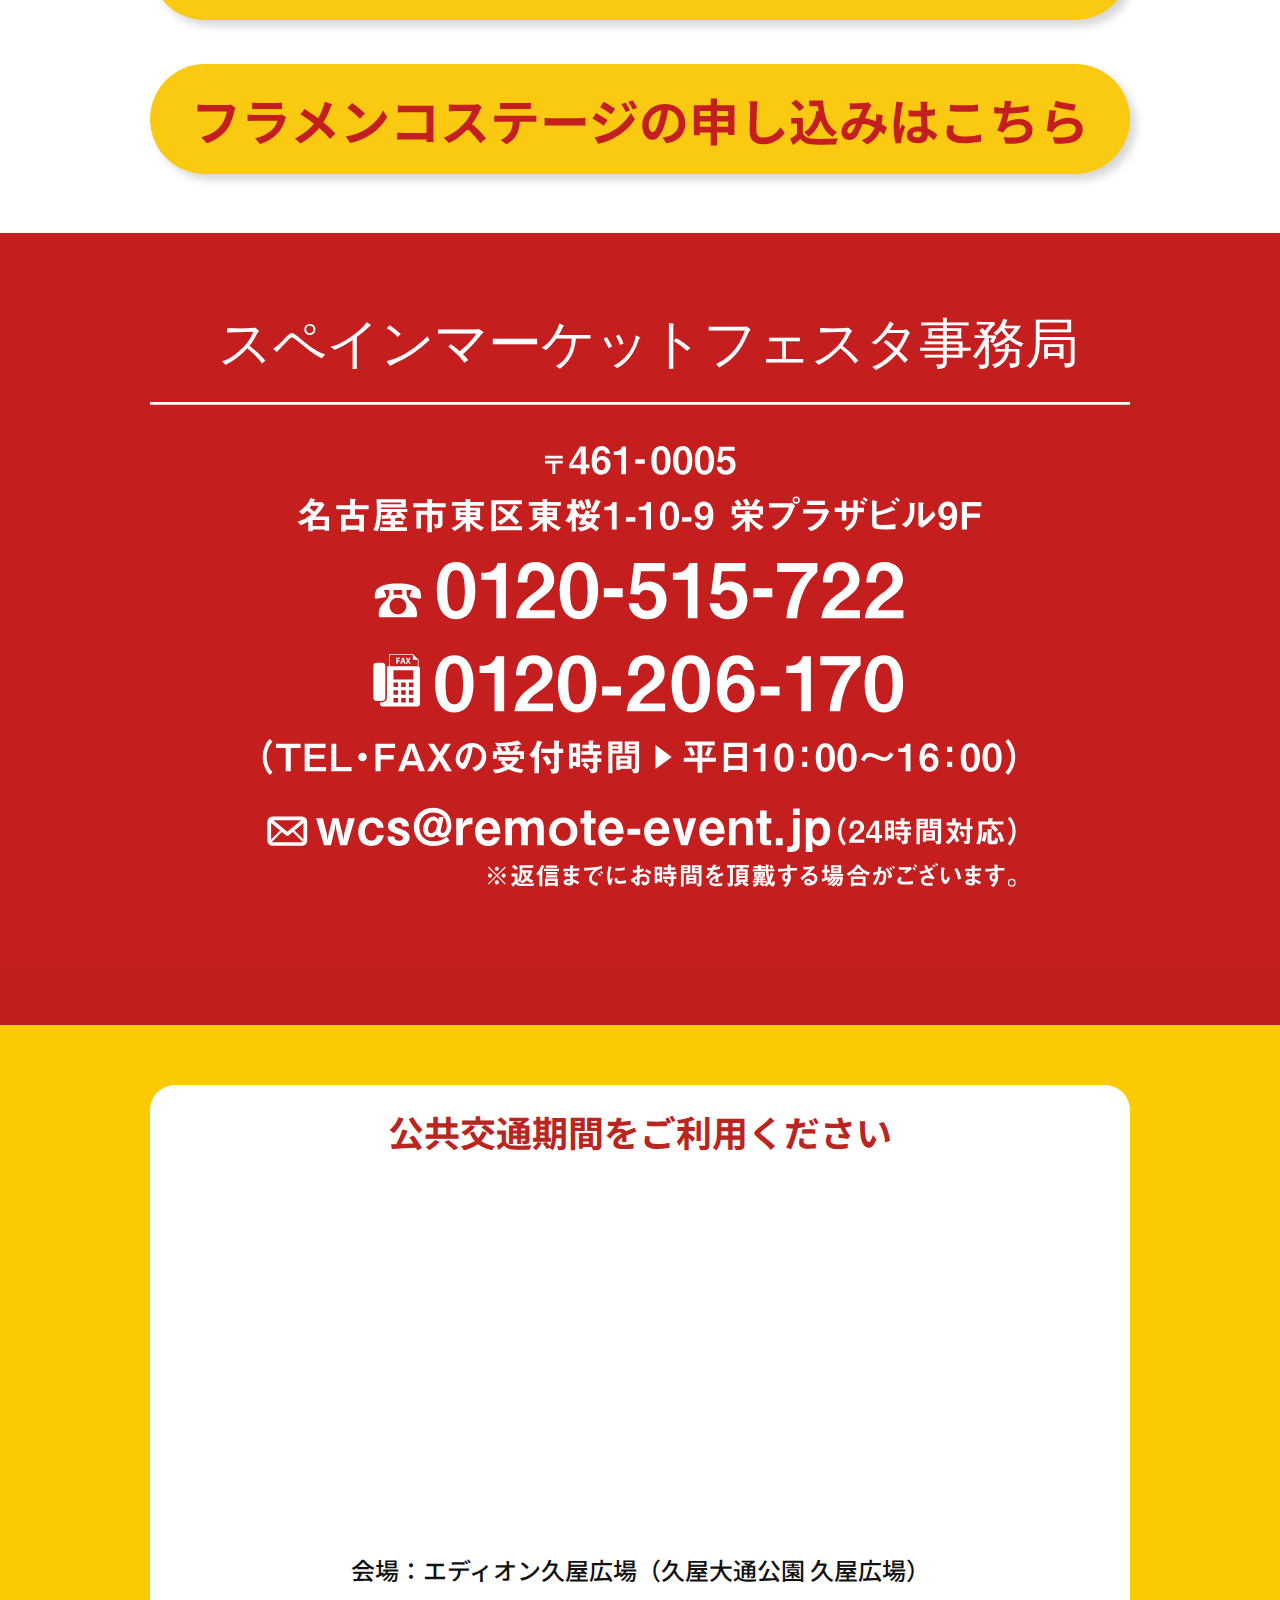
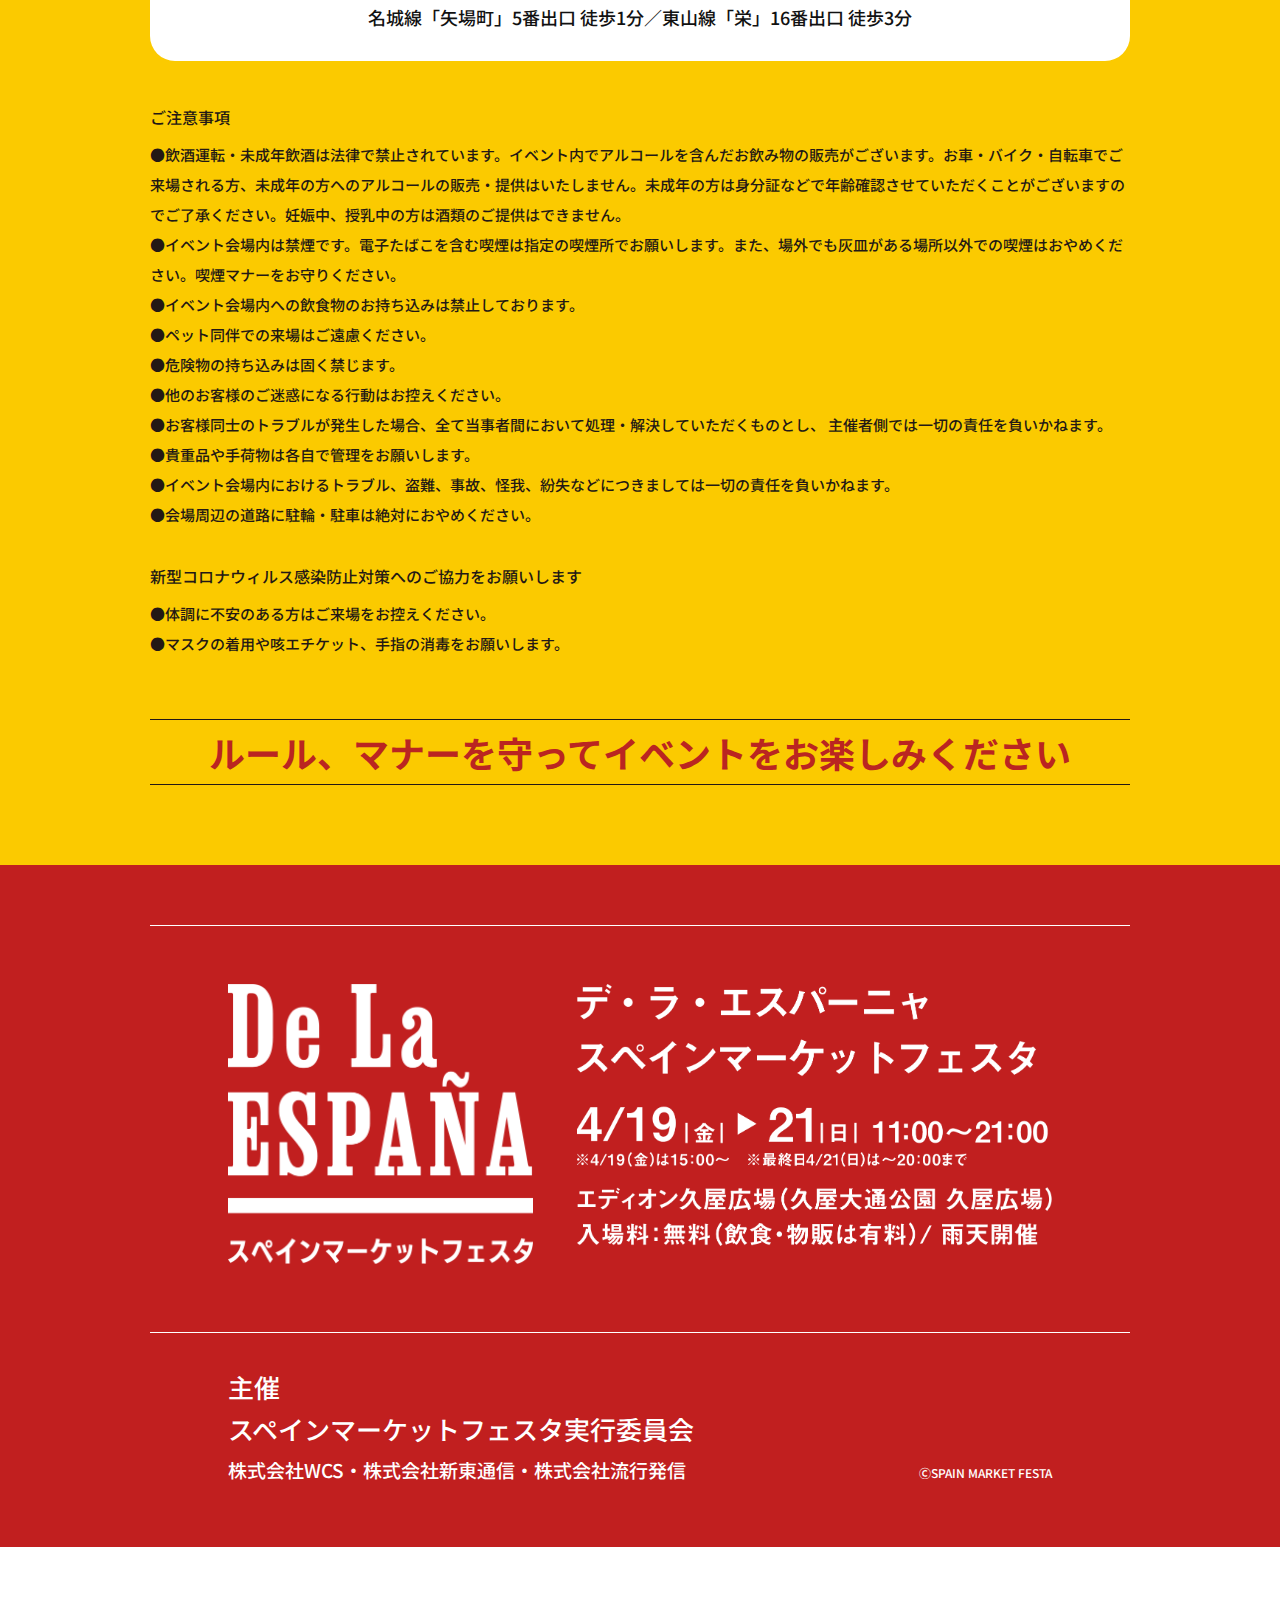
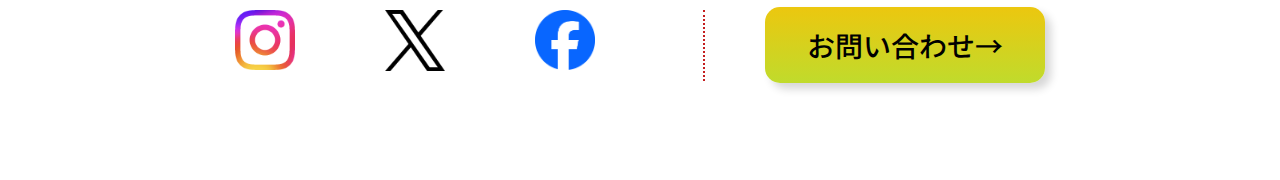
==== commit 82fc8504: "非表示macbook" ====
--- a/index.html
+++ b/index.html
@@ -92,12 +92,12 @@
             <img src="images/mainimg_bottom.png" alt="名古屋でスペインのグルメと文化に出会う 名古屋・栄で、スペインをテーマにしたフードイベントを開催！パエリアをはじめとした本格的なスペイン料理やお酒も充実。さらに、グルメだけでなくスペインの音楽や文化にも触れることができる3日間。" class="pc">
             <img src="images/mainimg_bottom_sp.png" alt="名古屋でスペインのグルメと文化に出会う 名古屋・栄で、スペインをテーマにしたフードイベントを開催！パエリアをはじめとした本格的なスペイン料理やお酒も充実。さらに、グルメだけでなくスペインの音楽や文化にも触れることができる3日間。" class="sp">
         </div>
-        <div class="ex-btn">
+        <!-- <div class="ex-btn">
             <a href="https://www.shinto-tsushin.co.jp/santjordi/" target="_blank" class="trans">
             <span class="hidden-xs hidden-sm"><img src="images/ex_bnr.svg" alt="サン・ジョルディの日"></span>
             <span class="hidden-md"><img src="images/ex_bnr_sp.png" alt="サン・ジョルディの日"></span>
             </a>
-        </div>
+        </div> -->
         </div>
 
         <div class="head-wrap__eventImg">
@@ -925,14 +925,14 @@
         </div>
       </div>
       <div class="bottom-box">
-        <div class="kouen-box">
+        <!-- <div class="kouen-box">
           <p class="ttl-text">後援／愛知県  名古屋市  <br class="hidden-md">公益財団法人名古屋観光コンベンションビューロー</p>
           <ul class="kouen-list">
             <li>スペイン大使館<span class="logo1"><img src="images/spain_logo01.png" alt=""></span></li>
             <li>スペイン政府観光局<span class="logo2"><img src="images/spain_logo02.png" alt=""></span></li>
             <li>日本・カタルーニャ友好親善協会</li>
           </ul>
-        </div>
+        </div> -->
         <!-- <div class="kyosan-box">
           <h2 class="ttl-text">協賛</h2>
           <div class="logo-1"><img src="images/kyosan_logo01.svg" alt=""></div>
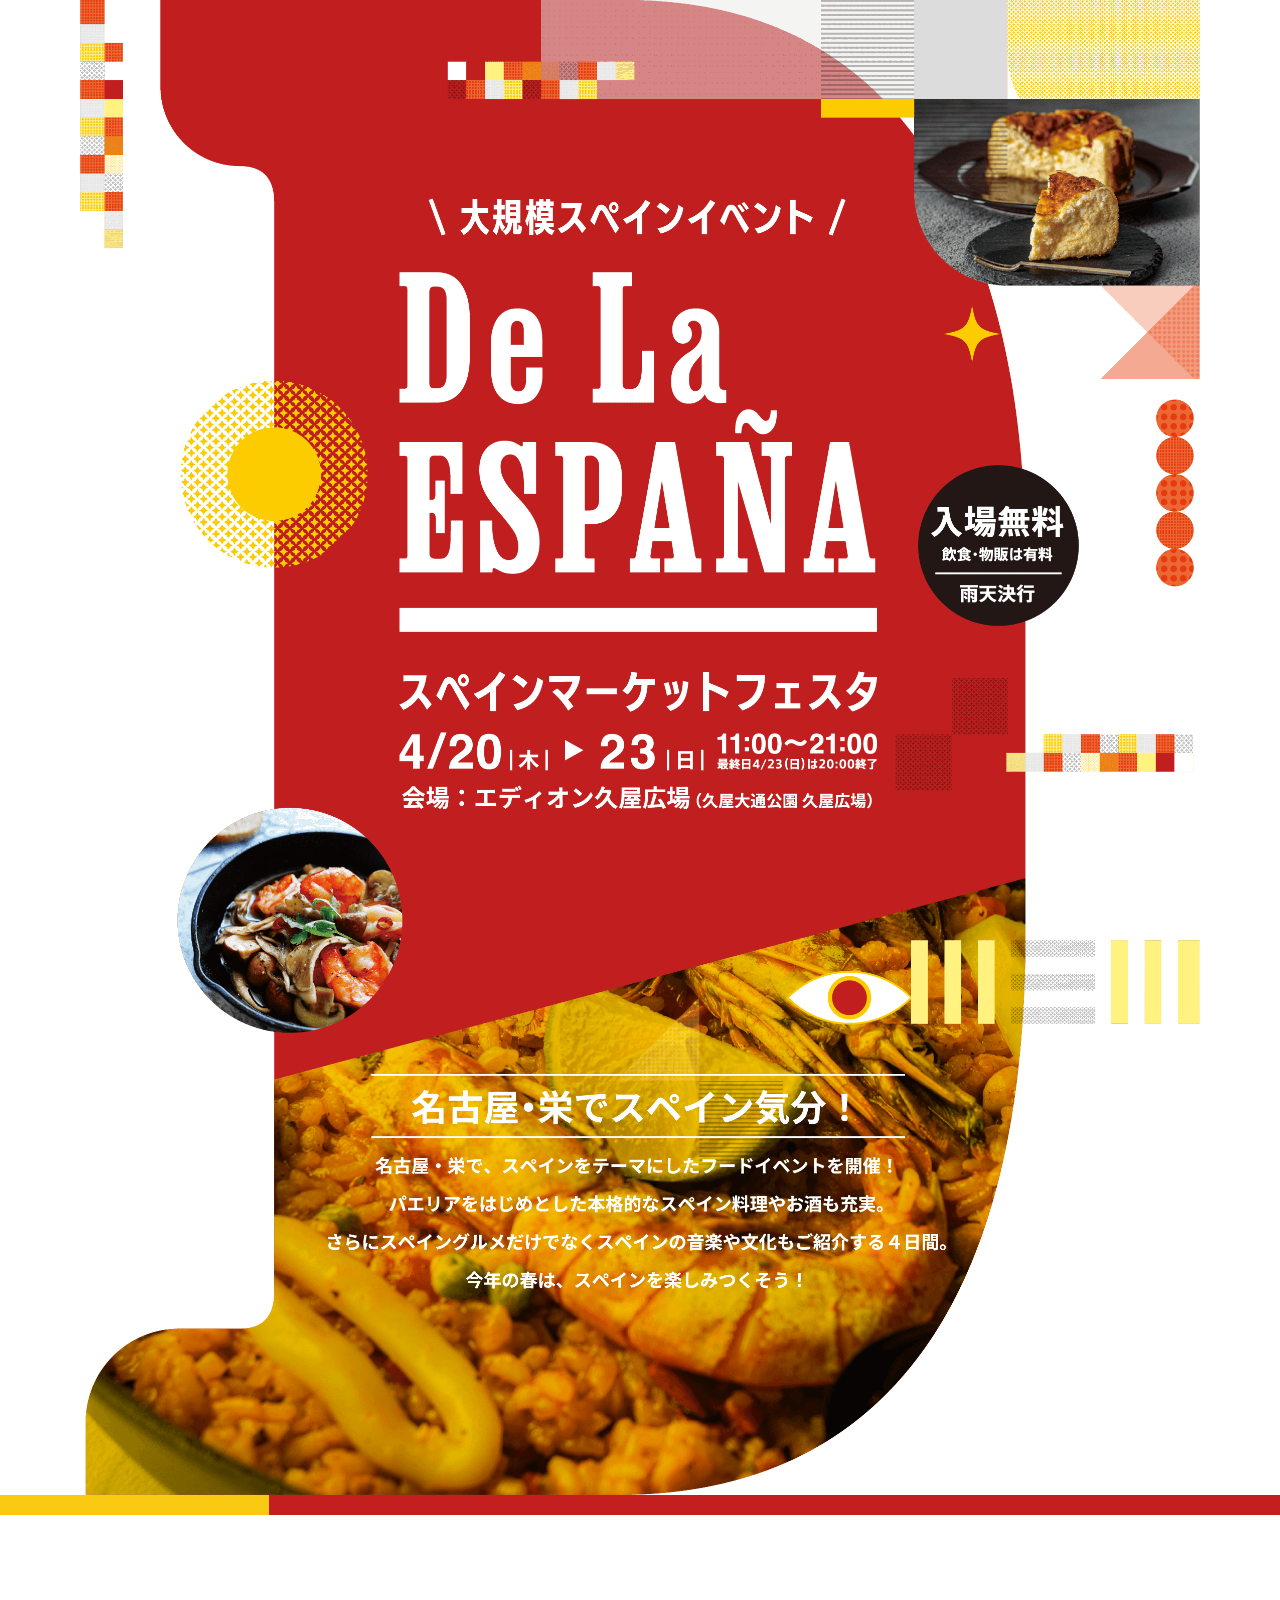
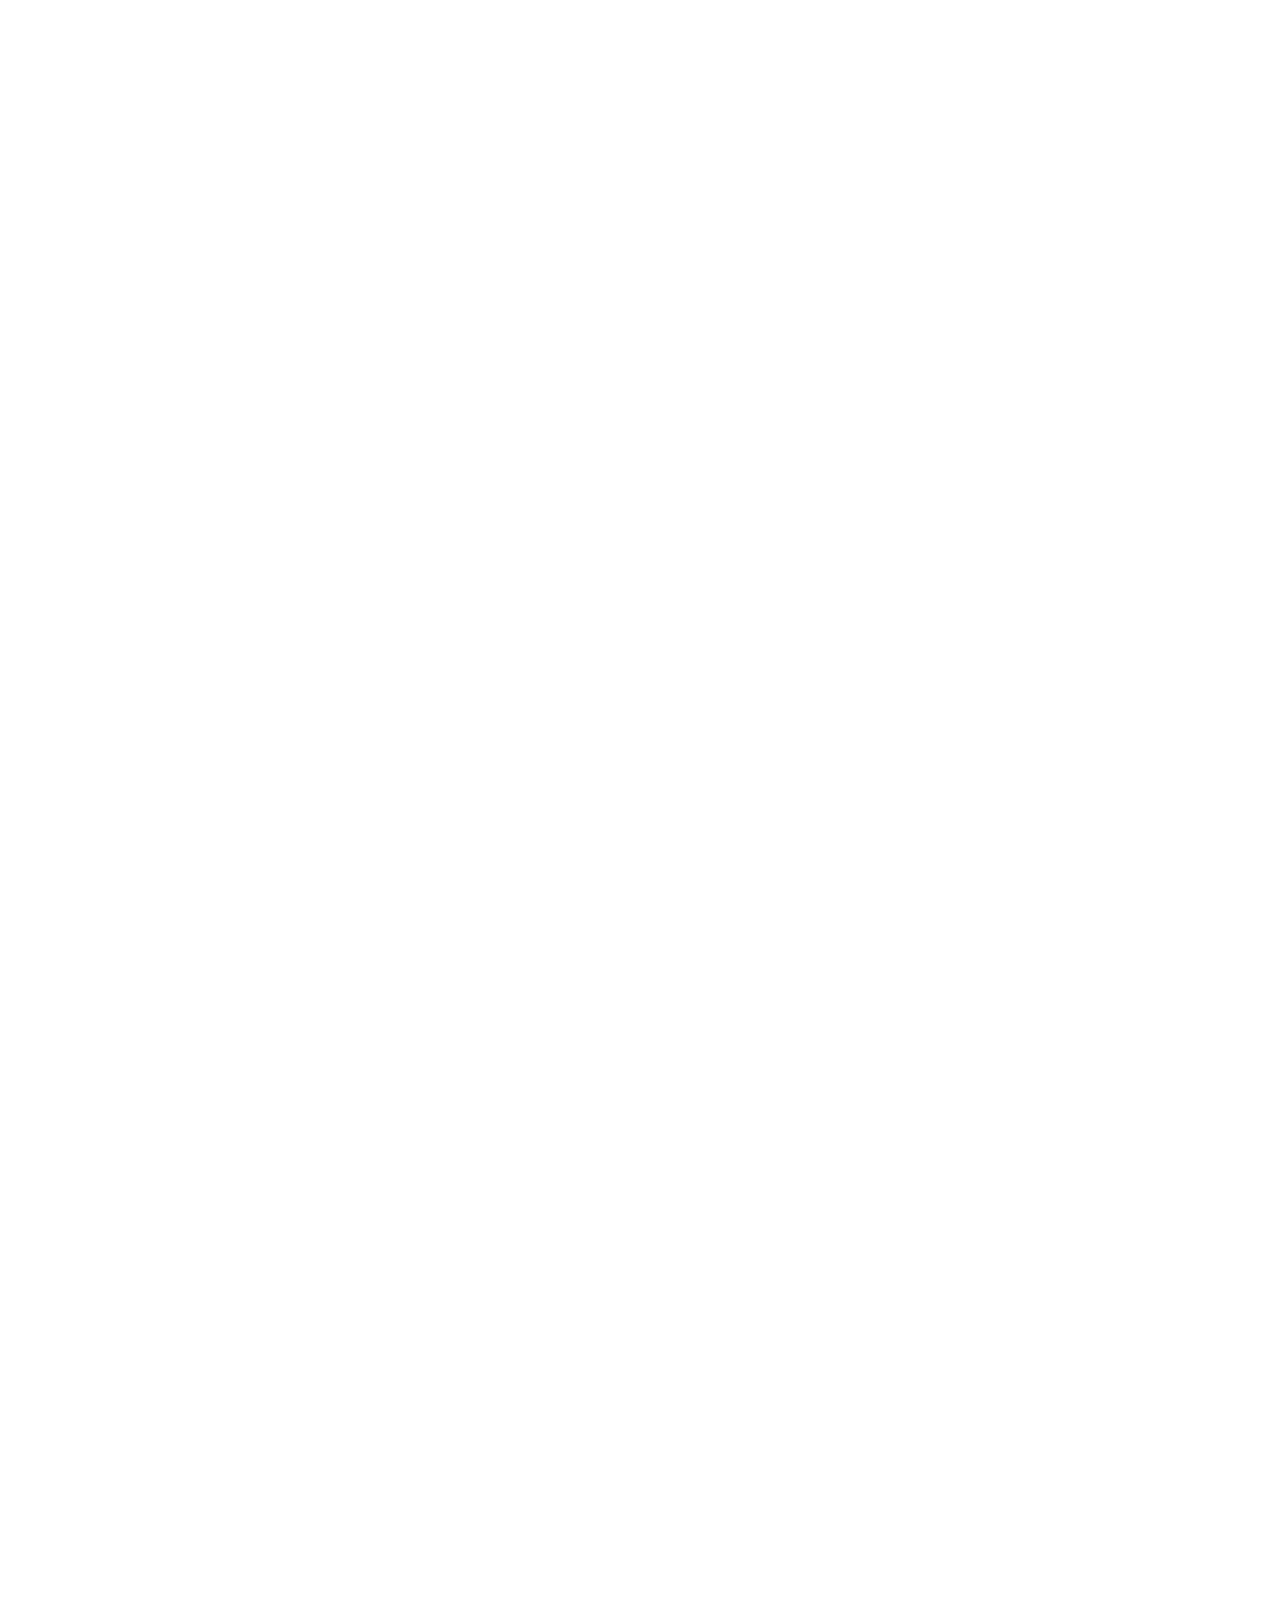
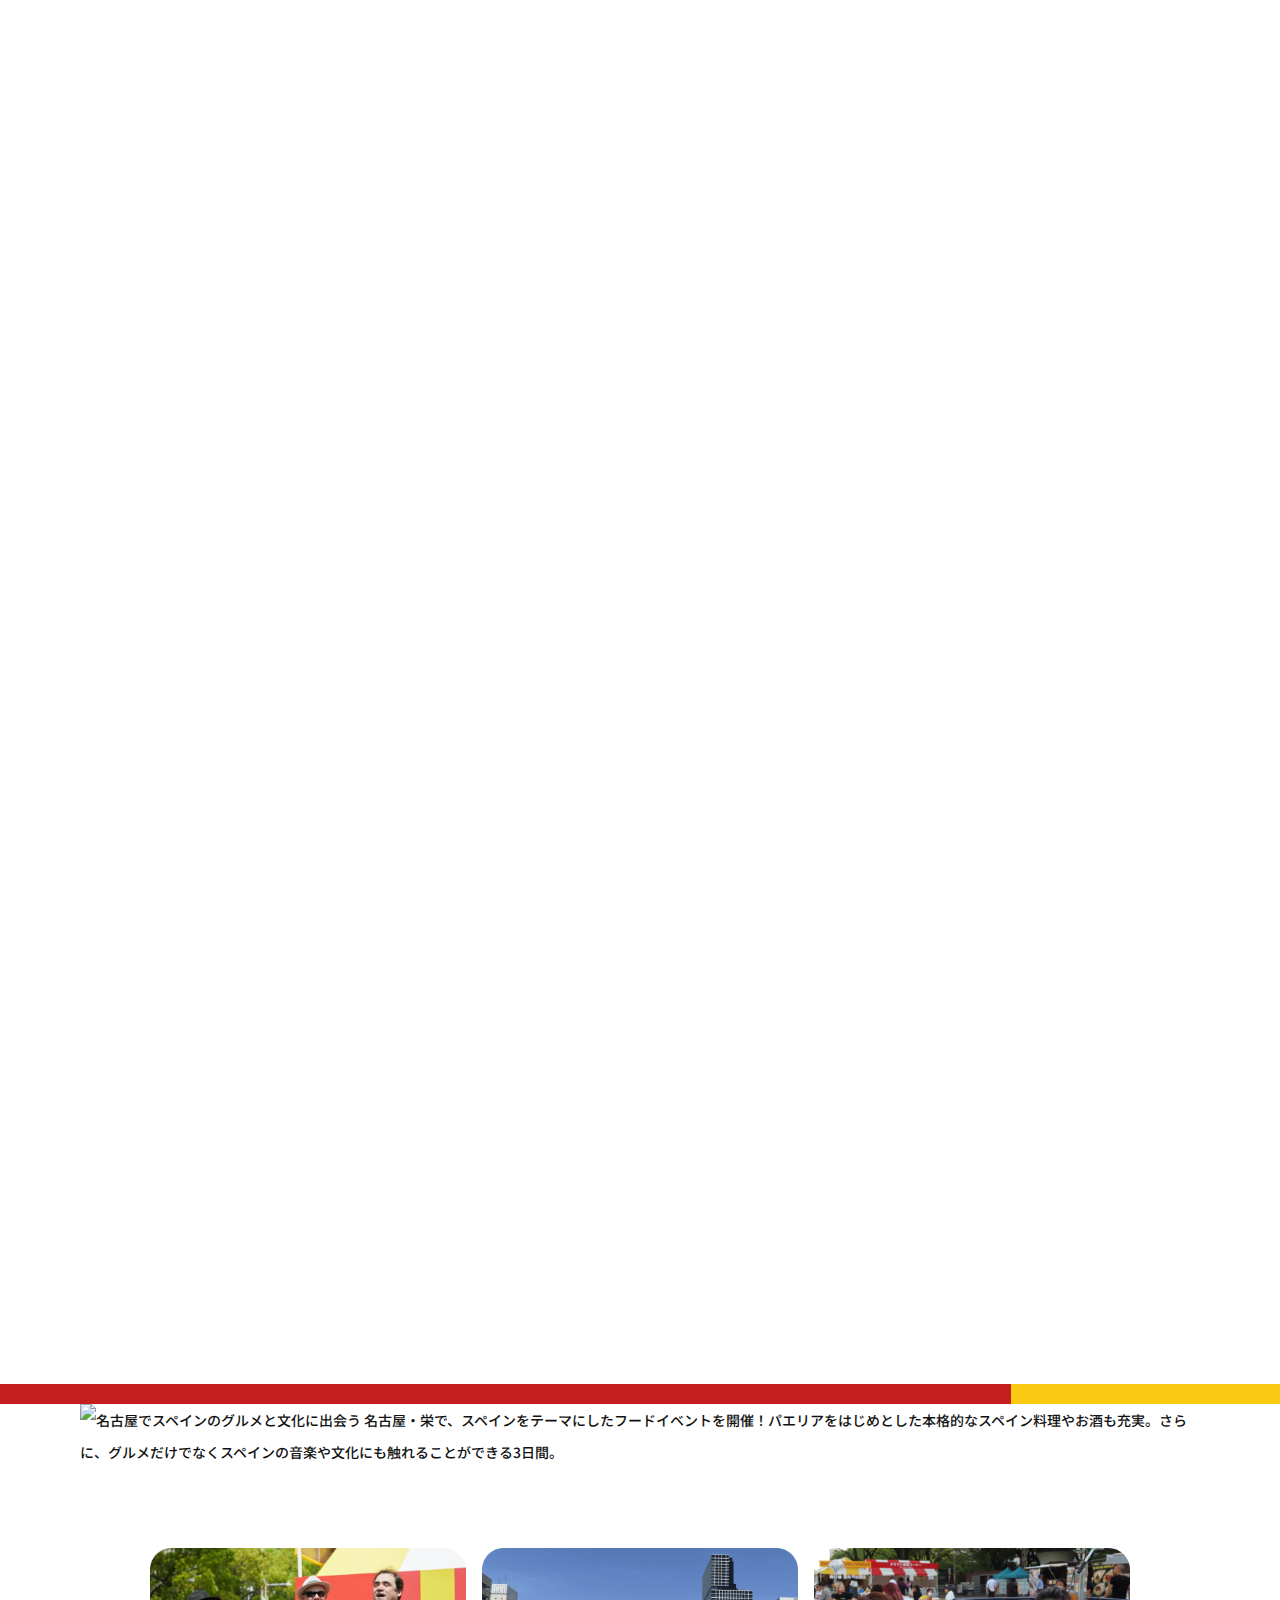
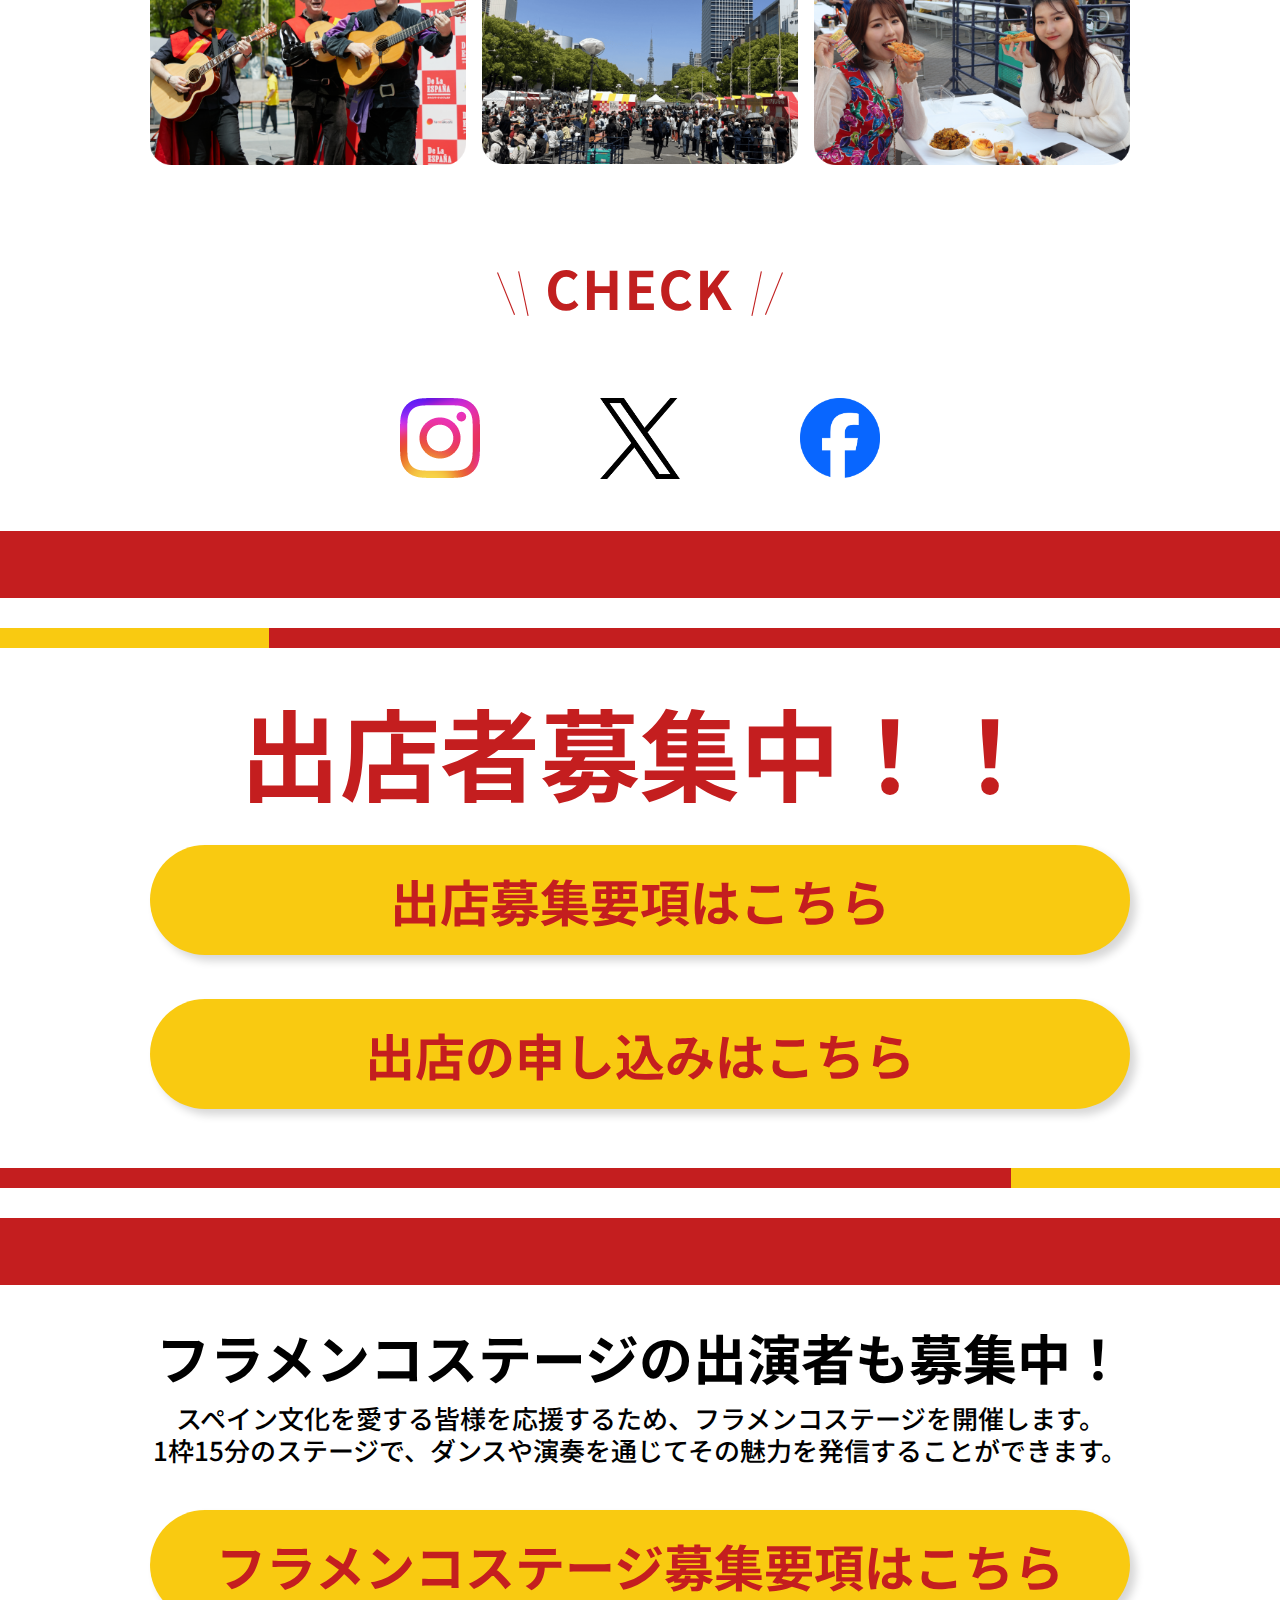
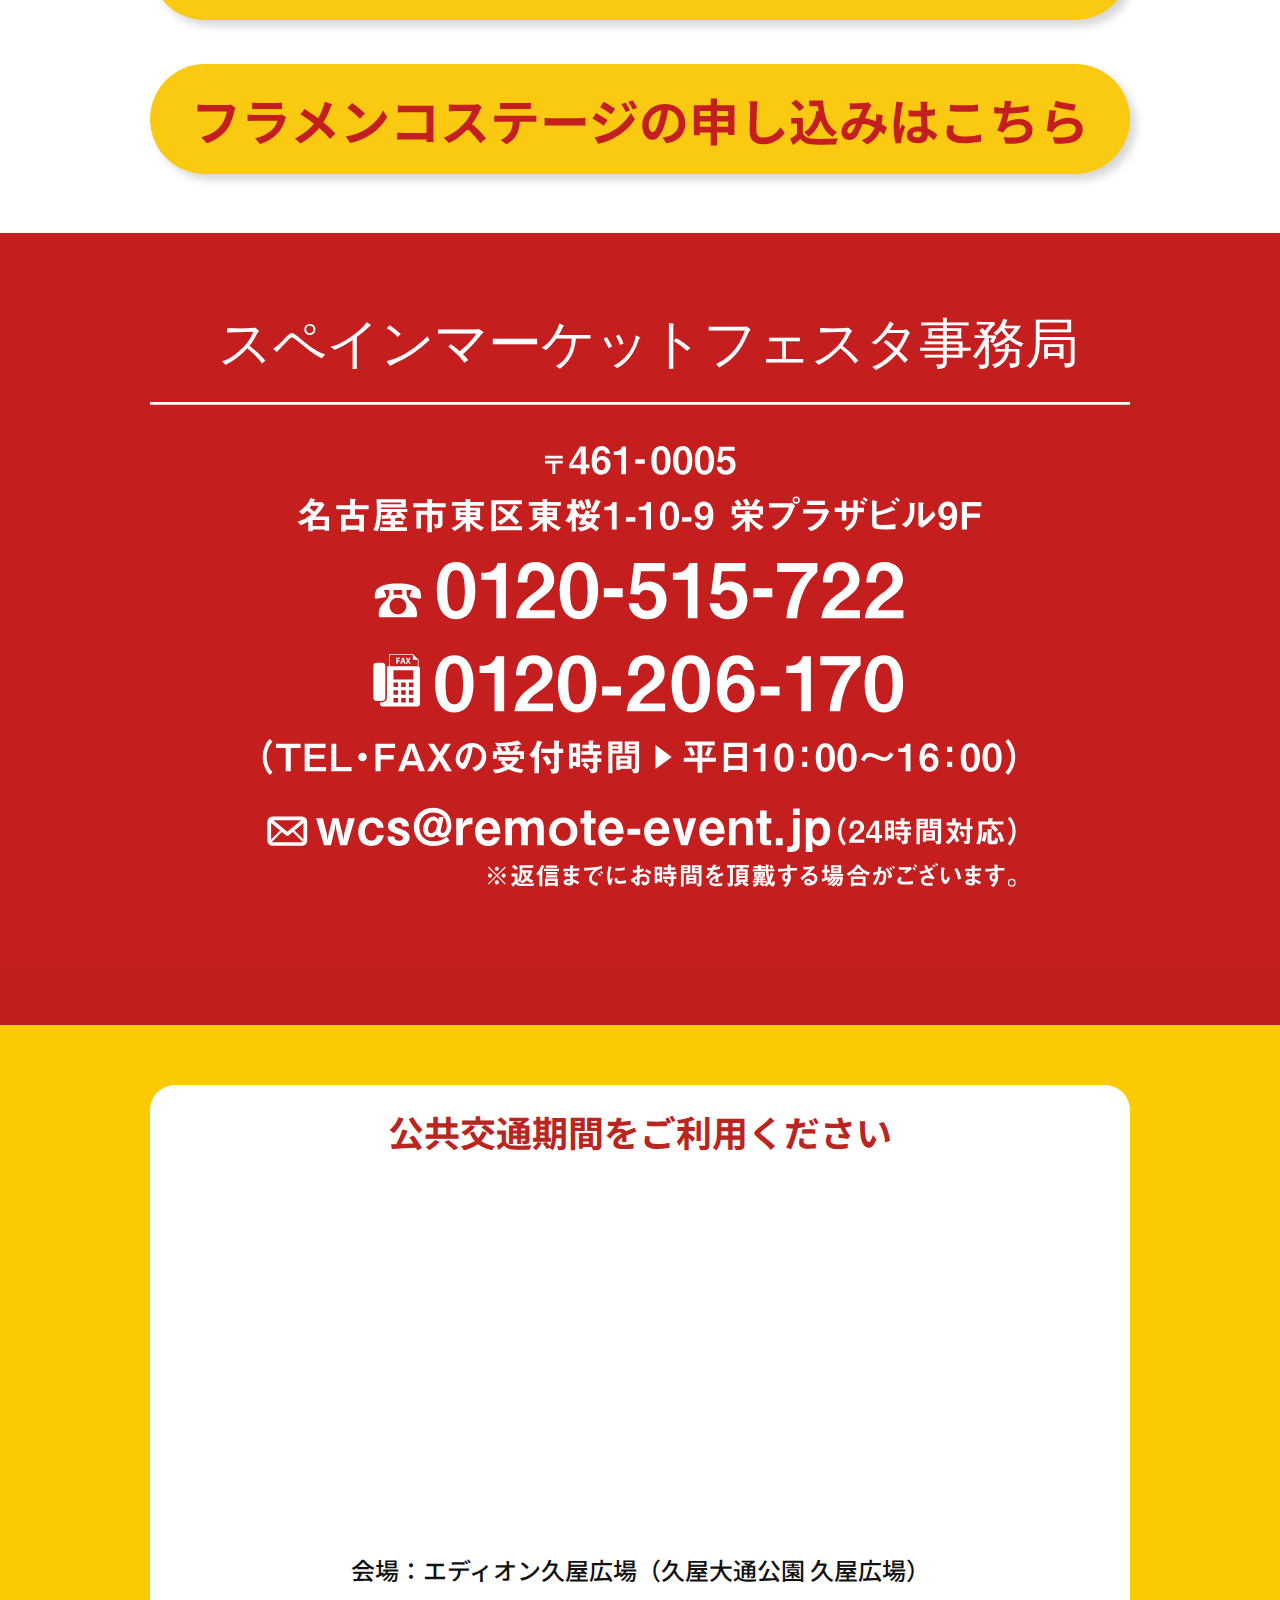
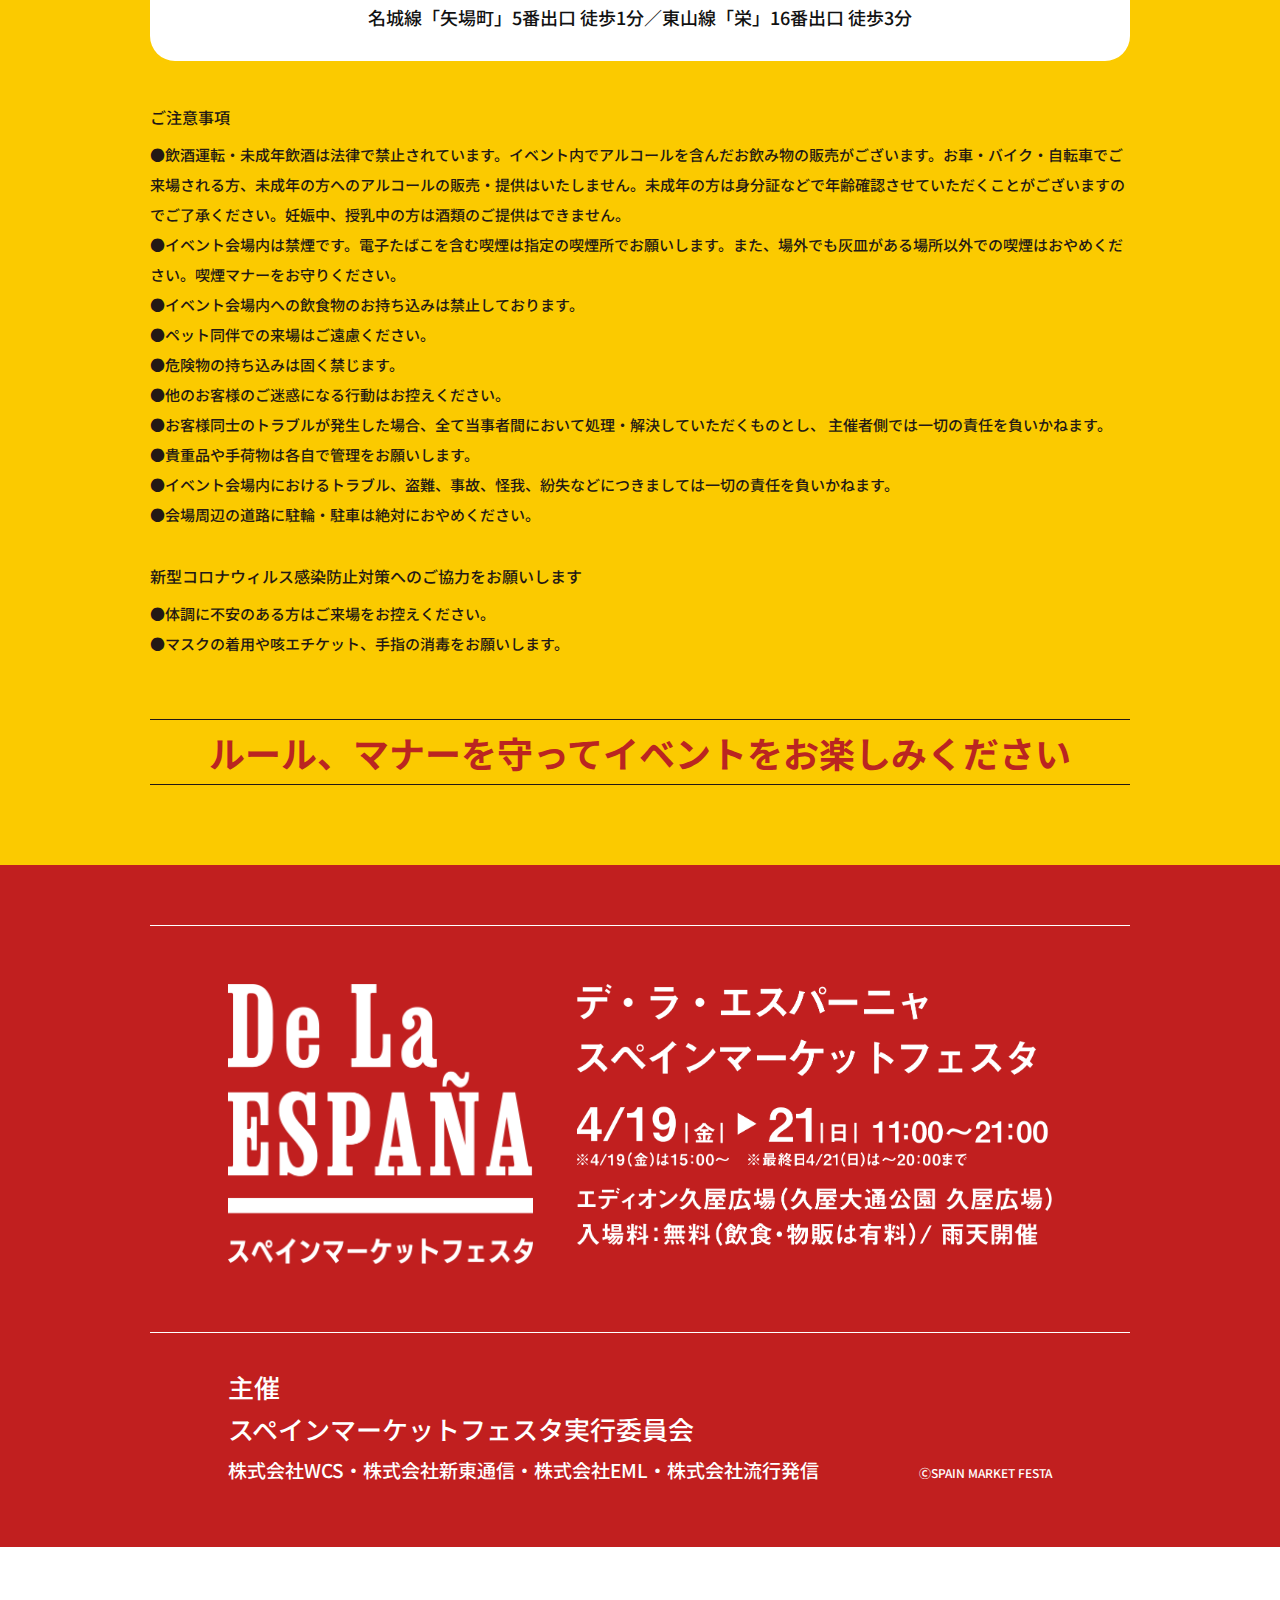
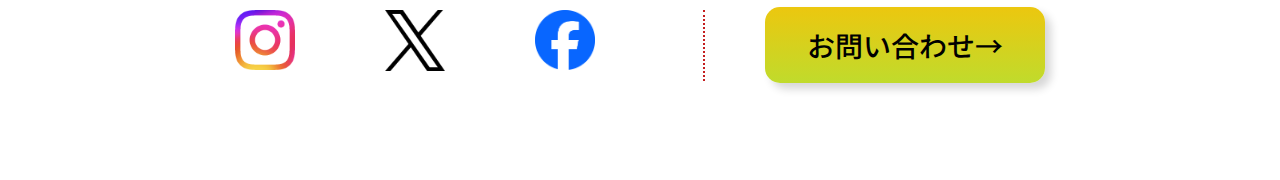
==== commit 7c72fe40: "フッターに主催会社追加macbook" ====
--- a/index.html
+++ b/index.html
@@ -960,7 +960,7 @@
             <p class="text1 hidden-xs hidden-sm">主催<br>
               スペインマーケットフェスタ実行委員会</p>
               <p class="text1 hidden-md">主催／スペインマーケットフェスタ実行委員会</p>
-            <p class="text2">株式会社WCS・株式会社新東通信・株式会社流行発信</p>
+            <p class="text2">株式会社WCS・株式会社新東通信<br class="sp">・株式会社EML・株式会社流行発信</p>
             
           </div>
         </div>
--- a/css/style.css
+++ b/css/style.css
@@ -283,7 +283,7 @@
   }
 }
 .sec-5 .bottom-box .bottom-flex .text-box {
-  width: 60%;
+  width: 80%;
 }
 .sec-5 .bottom-box .bottom-flex .text-box .text1 {
   line-height: 1.61;
@@ -296,8 +296,19 @@
   color: #fff;
   line-height: 1;
 }
+.sec-5 .bottom-box .bottom-flex .text-box br.sp {
+  display: none;
+}
+@media screen and (max-width: 768px) {
+  .sec-5 .bottom-box .bottom-flex .text-box br.sp {
+    display: block;
+  }
+  .sec-5 .bottom-box .bottom-flex .text-box .text2 {
+    line-height: 2em;
+  }
+}
 .sec-5 .bottom-box .bottom-flex .sns-box {
-  width: 30.5%;
+  width: 20%;
   position: relative;
   padding-top: 16px;
 }
@@ -1128,6 +1139,13 @@
     font-size: 14px;
     line-height: 1;
   }
+}
+@media only screen and (max-width: 900px) and (max-width: 768px) {
+  .sec-5 .bottom-box .bottom-flex .text-box .text2 {
+    line-height: 1.5em;
+  }
+}
+@media only screen and (max-width: 900px) {
   .sec-5 .bottom-box .bottom-flex .text-box .copy {
     font-size: 2.3vw;
     line-height: 1;
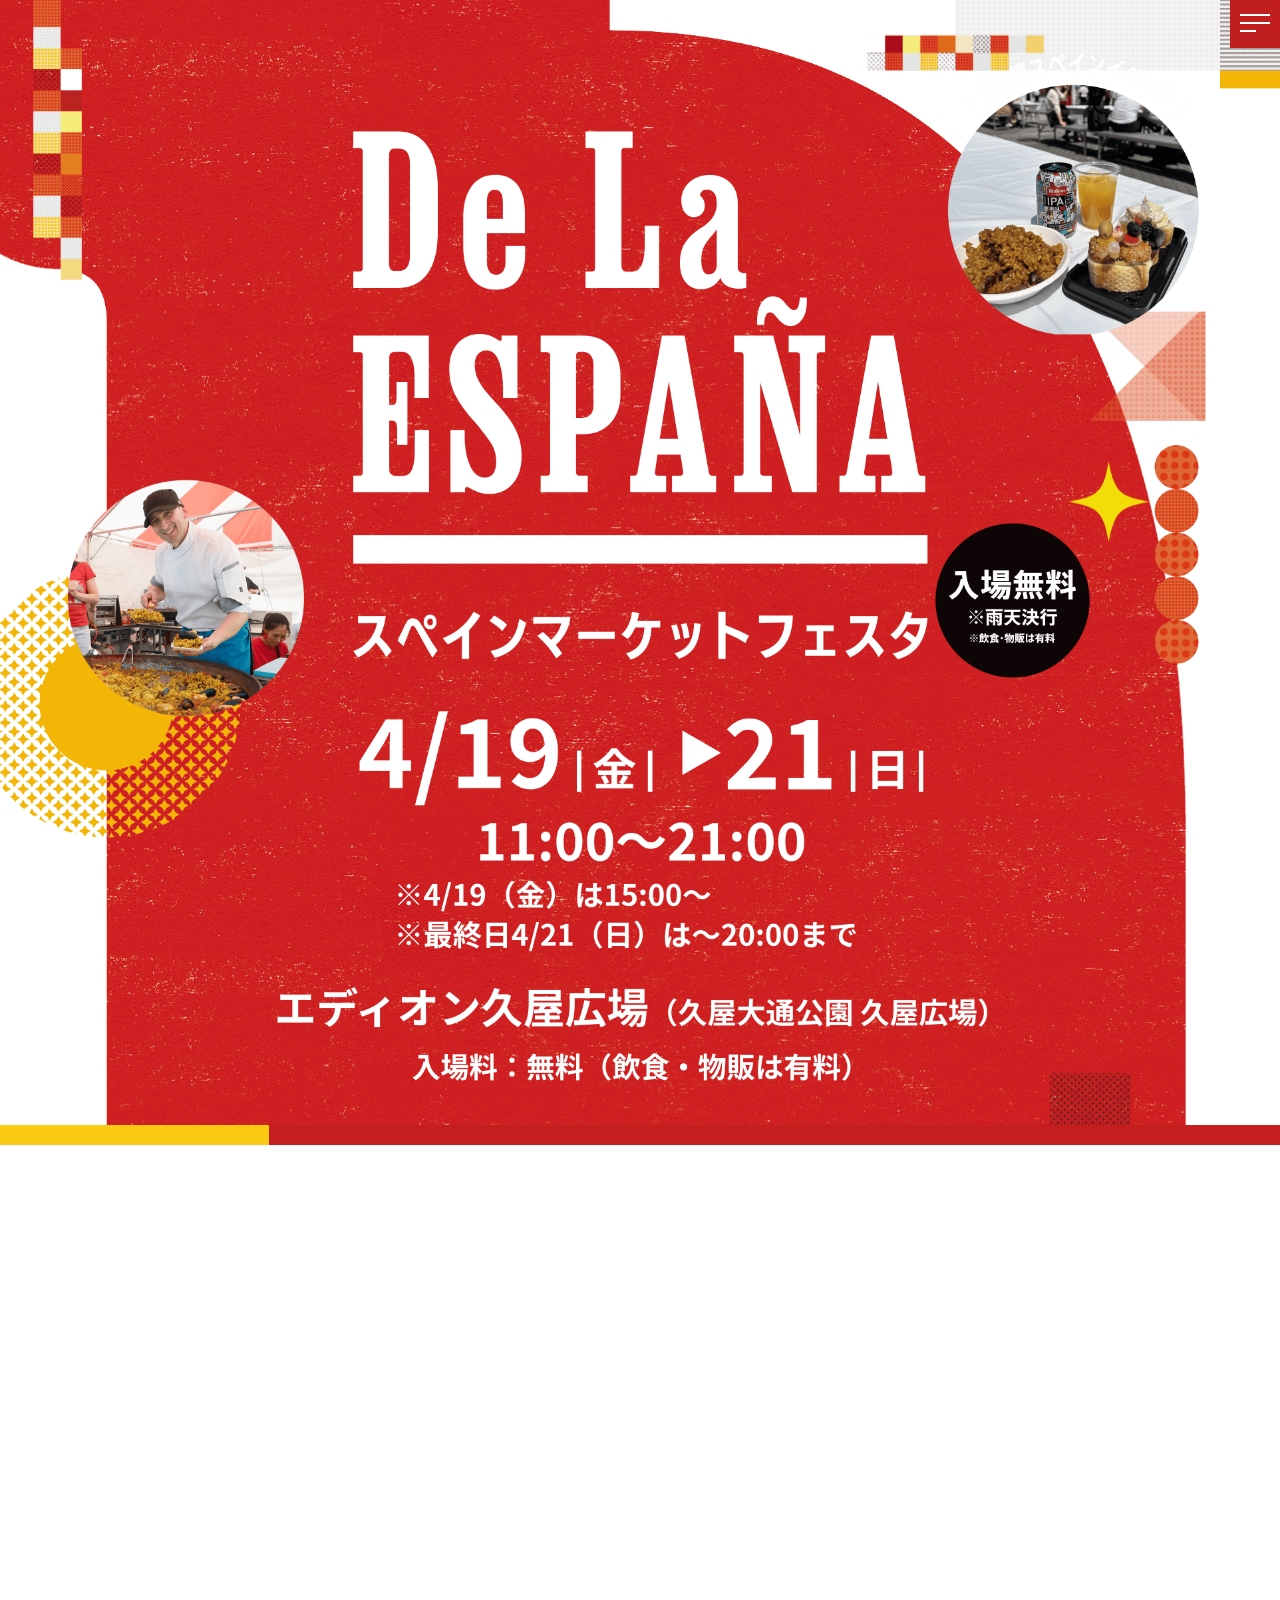
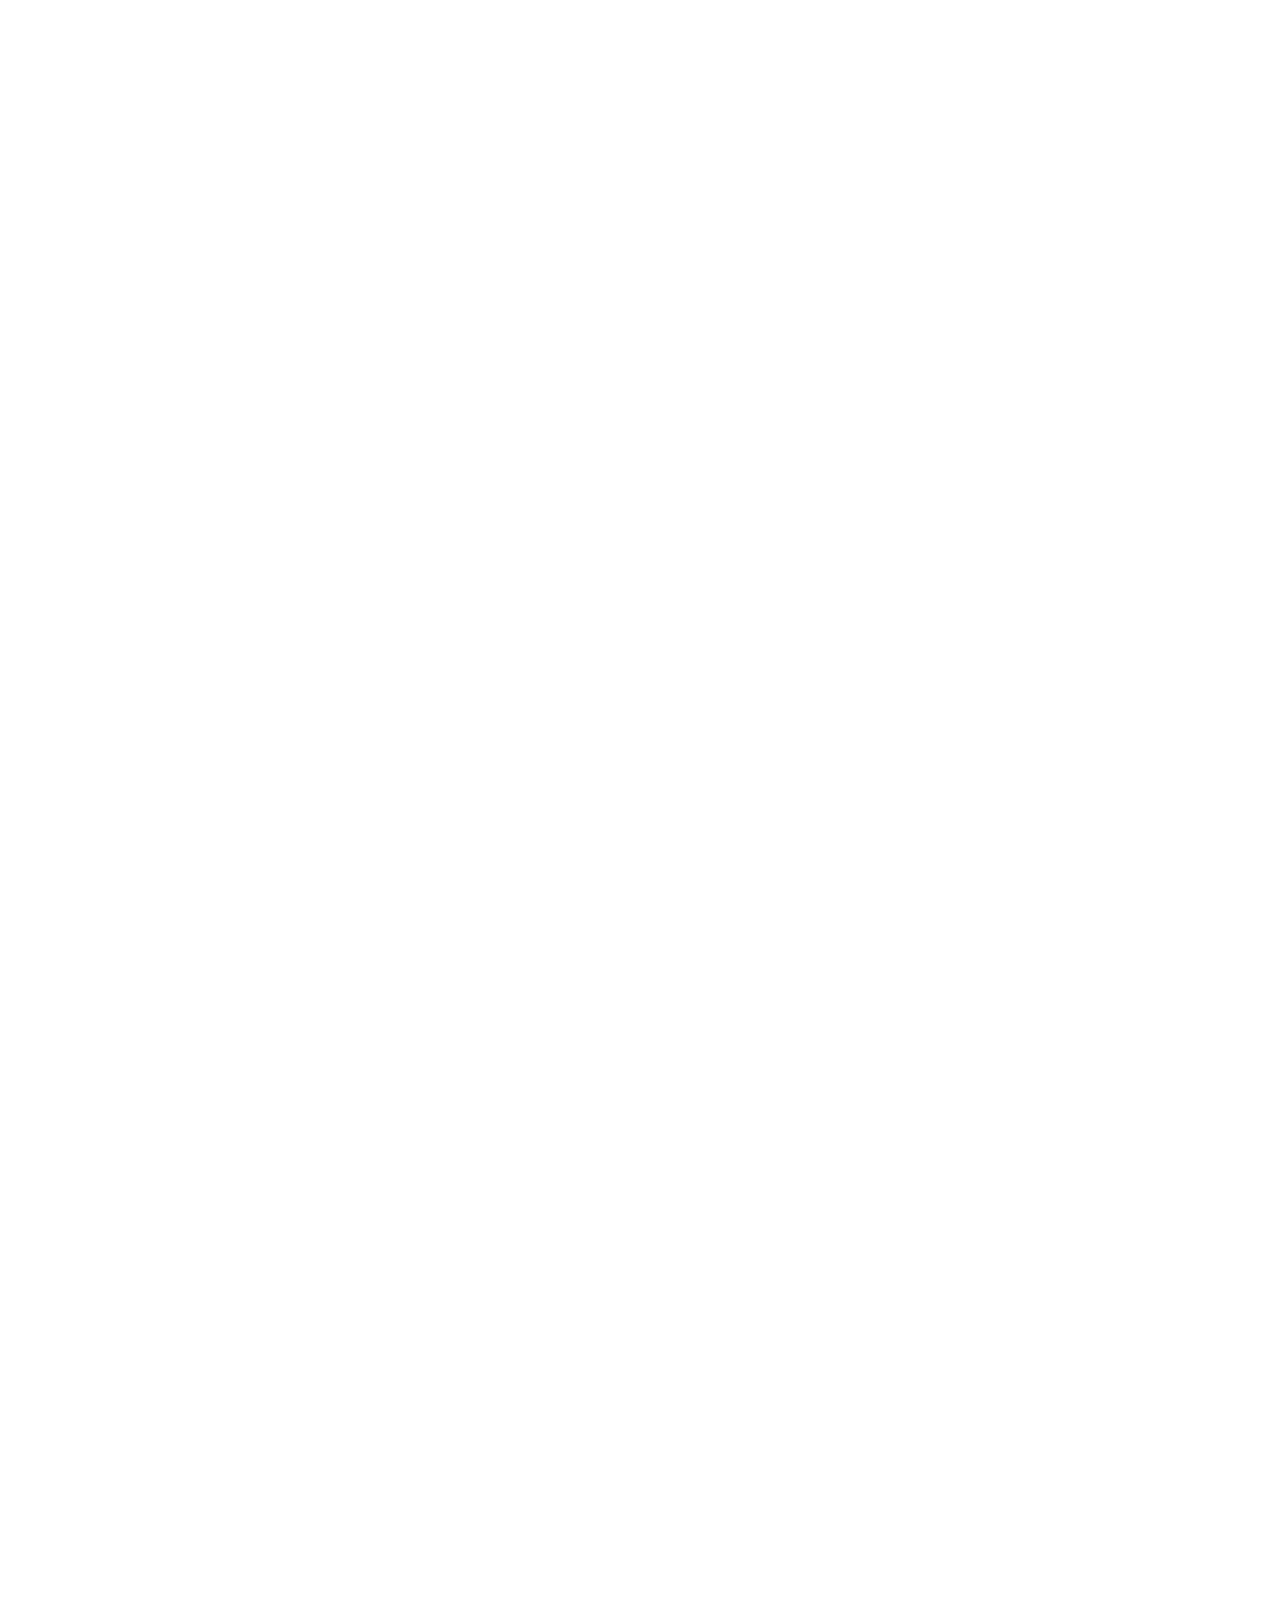
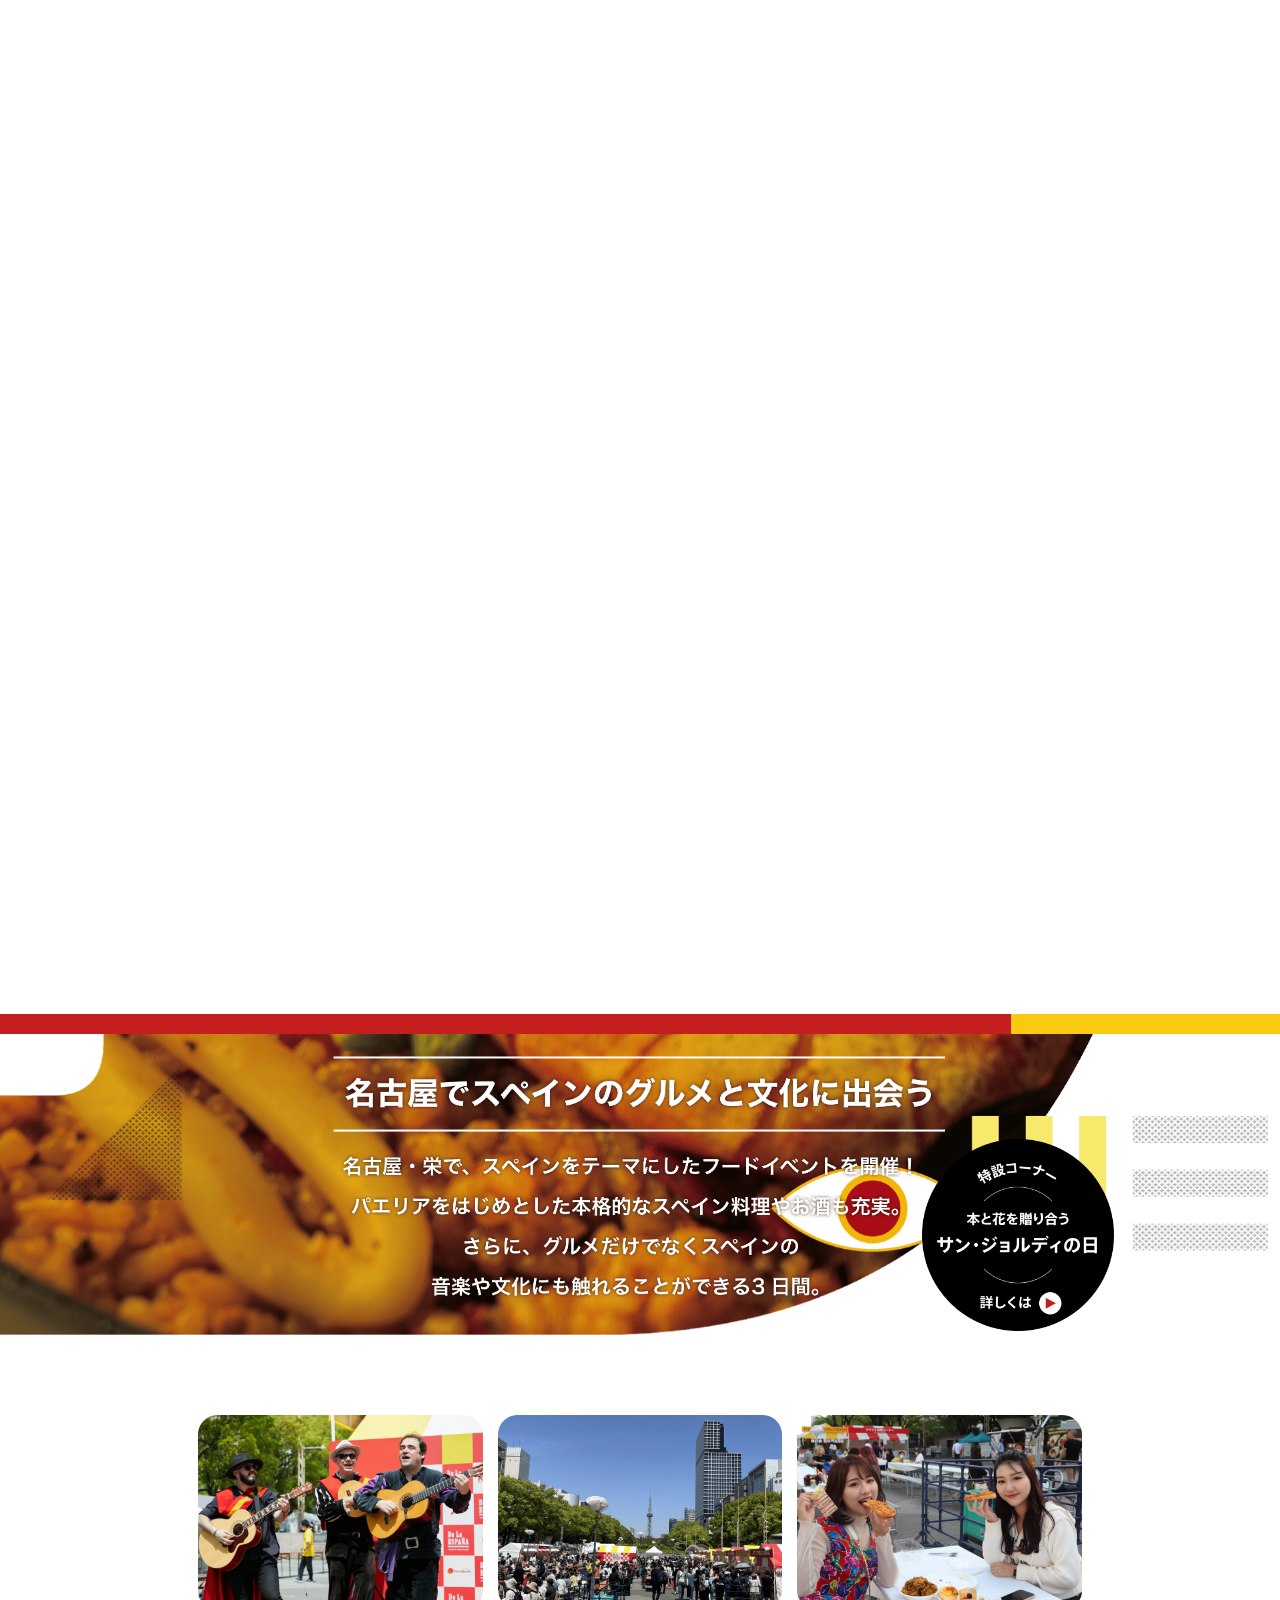
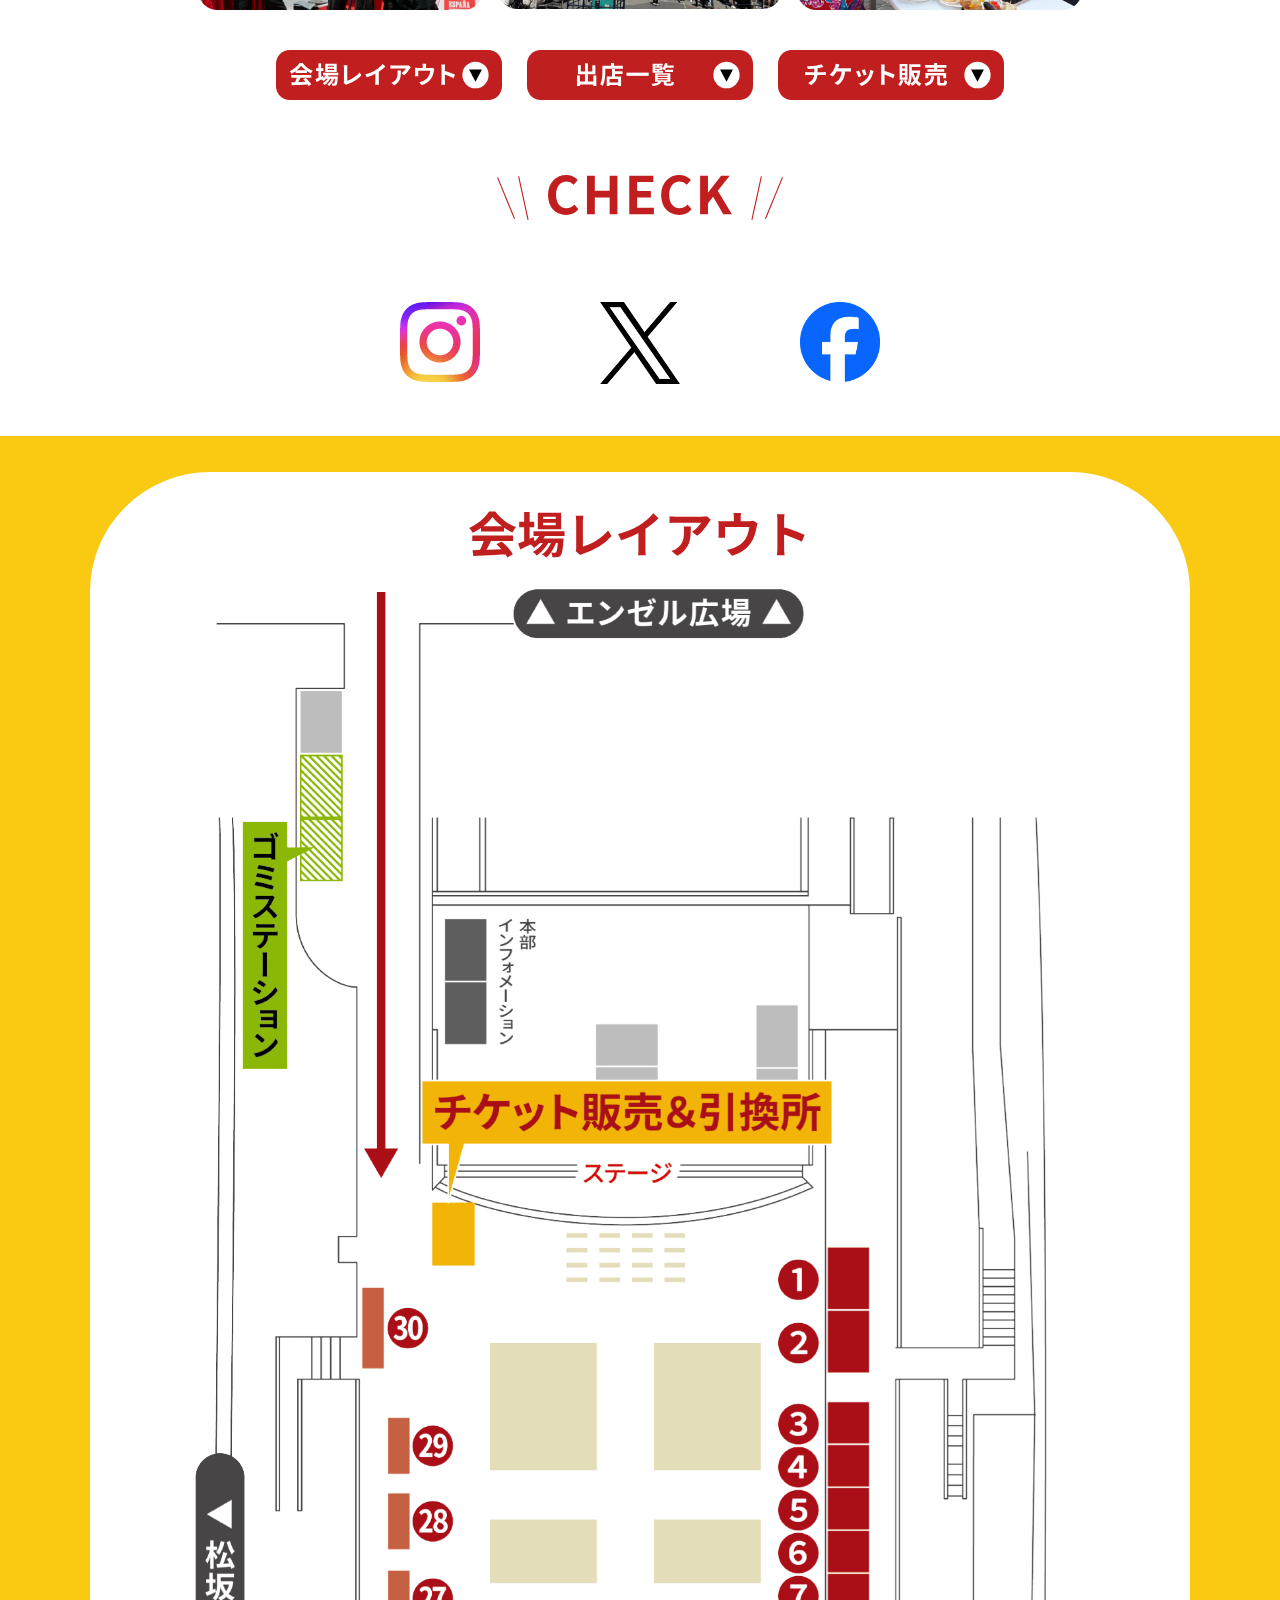
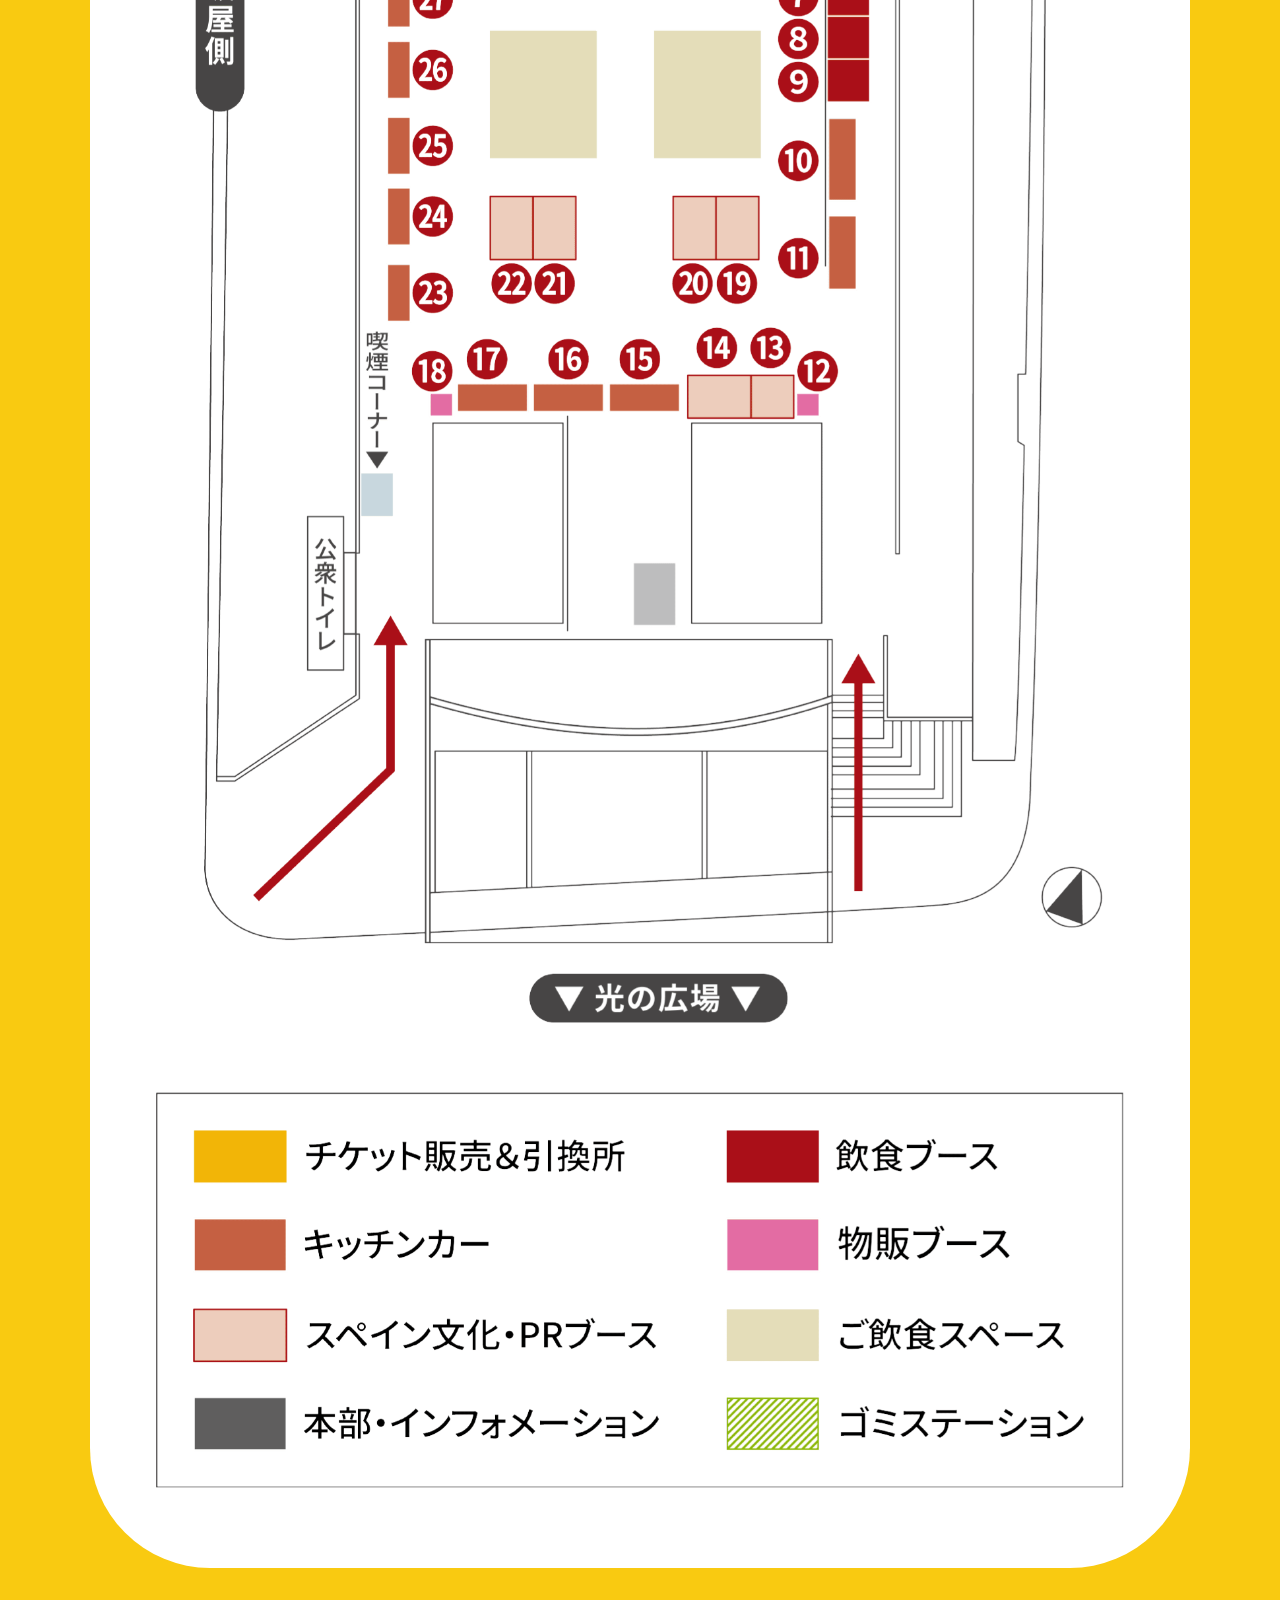
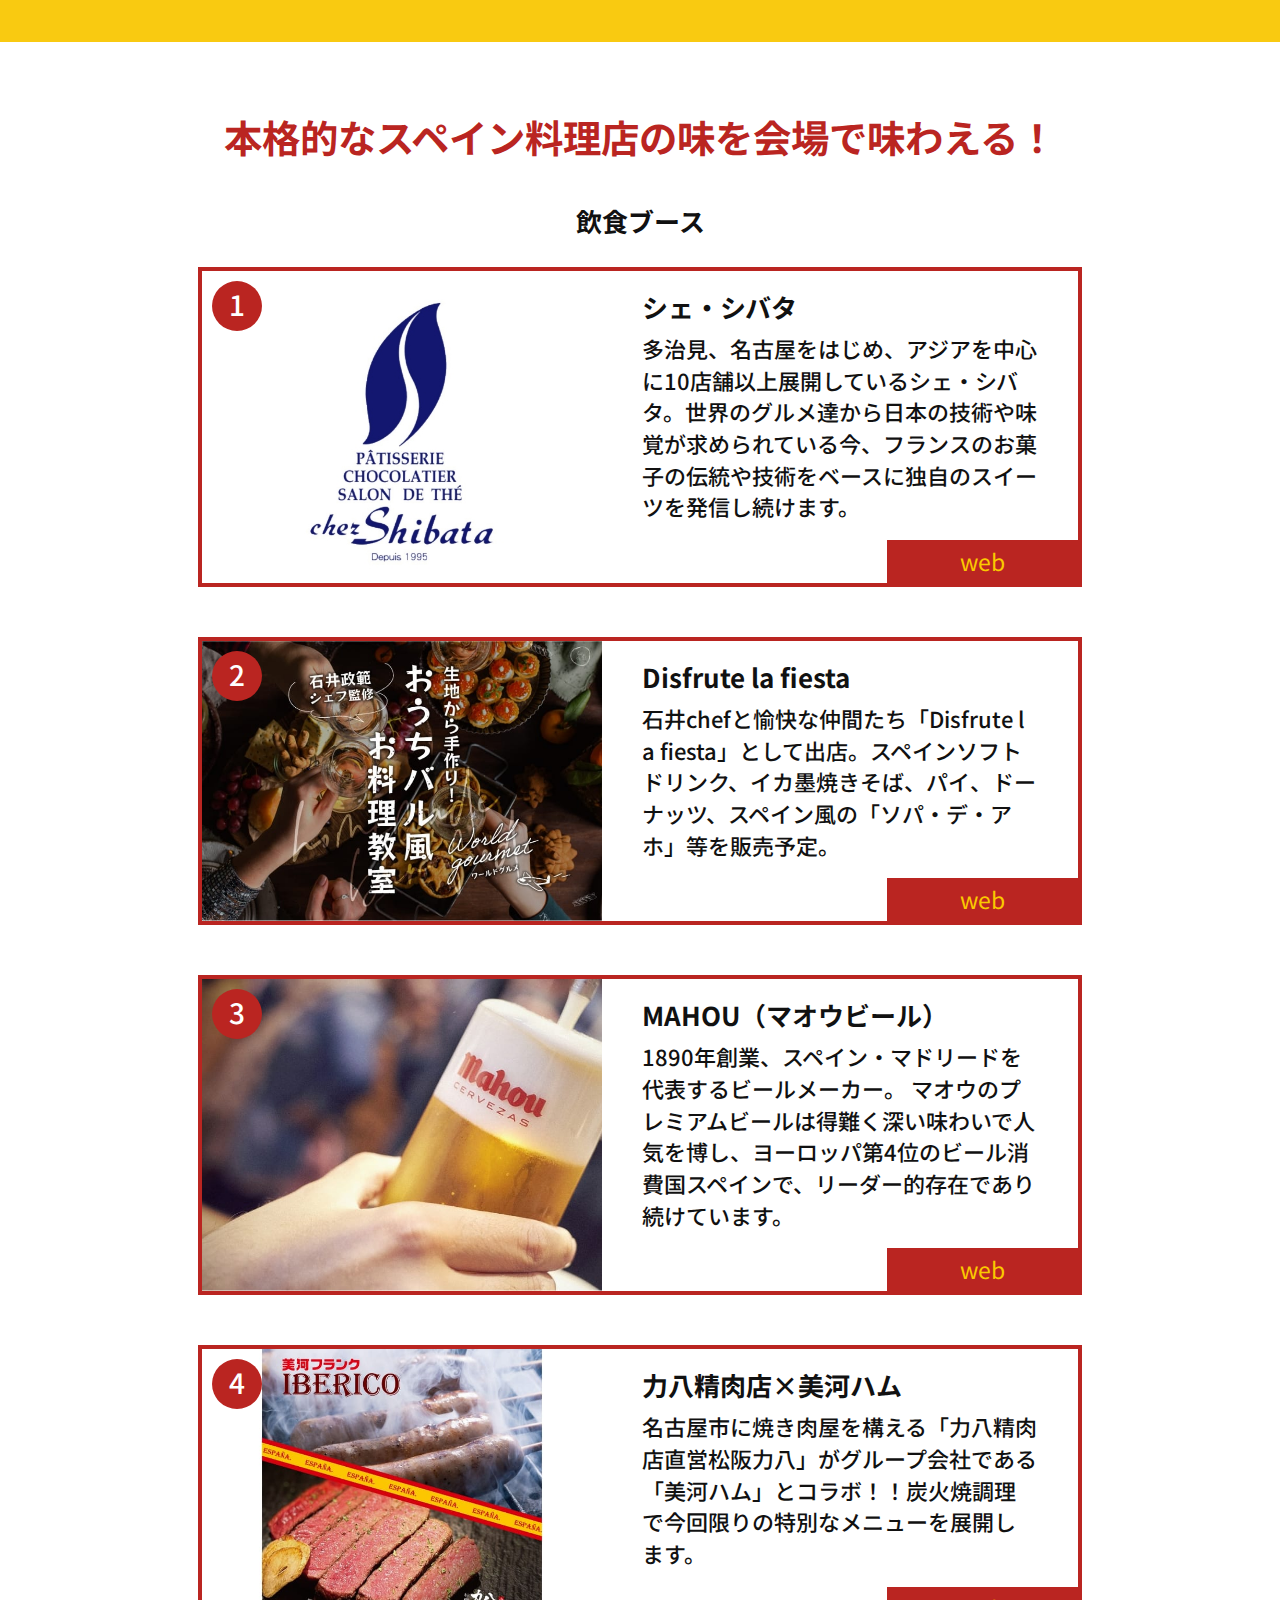
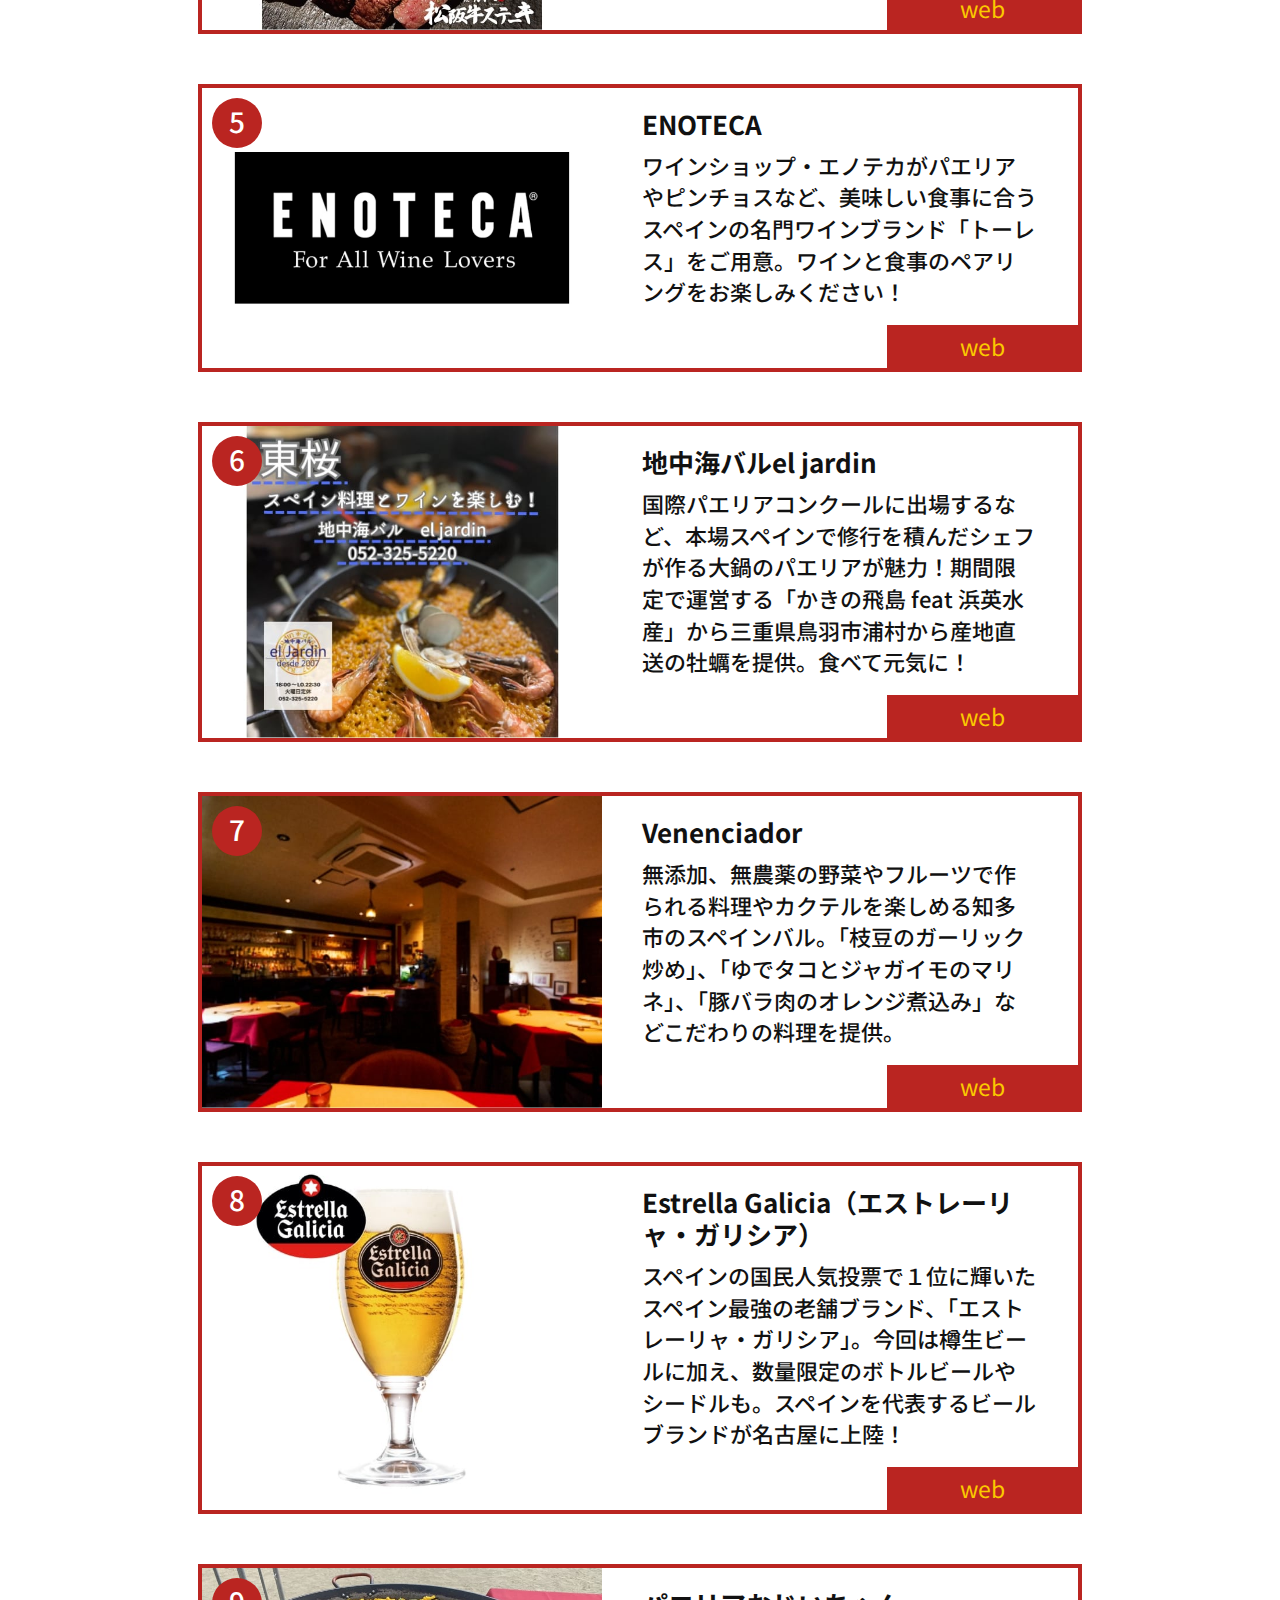
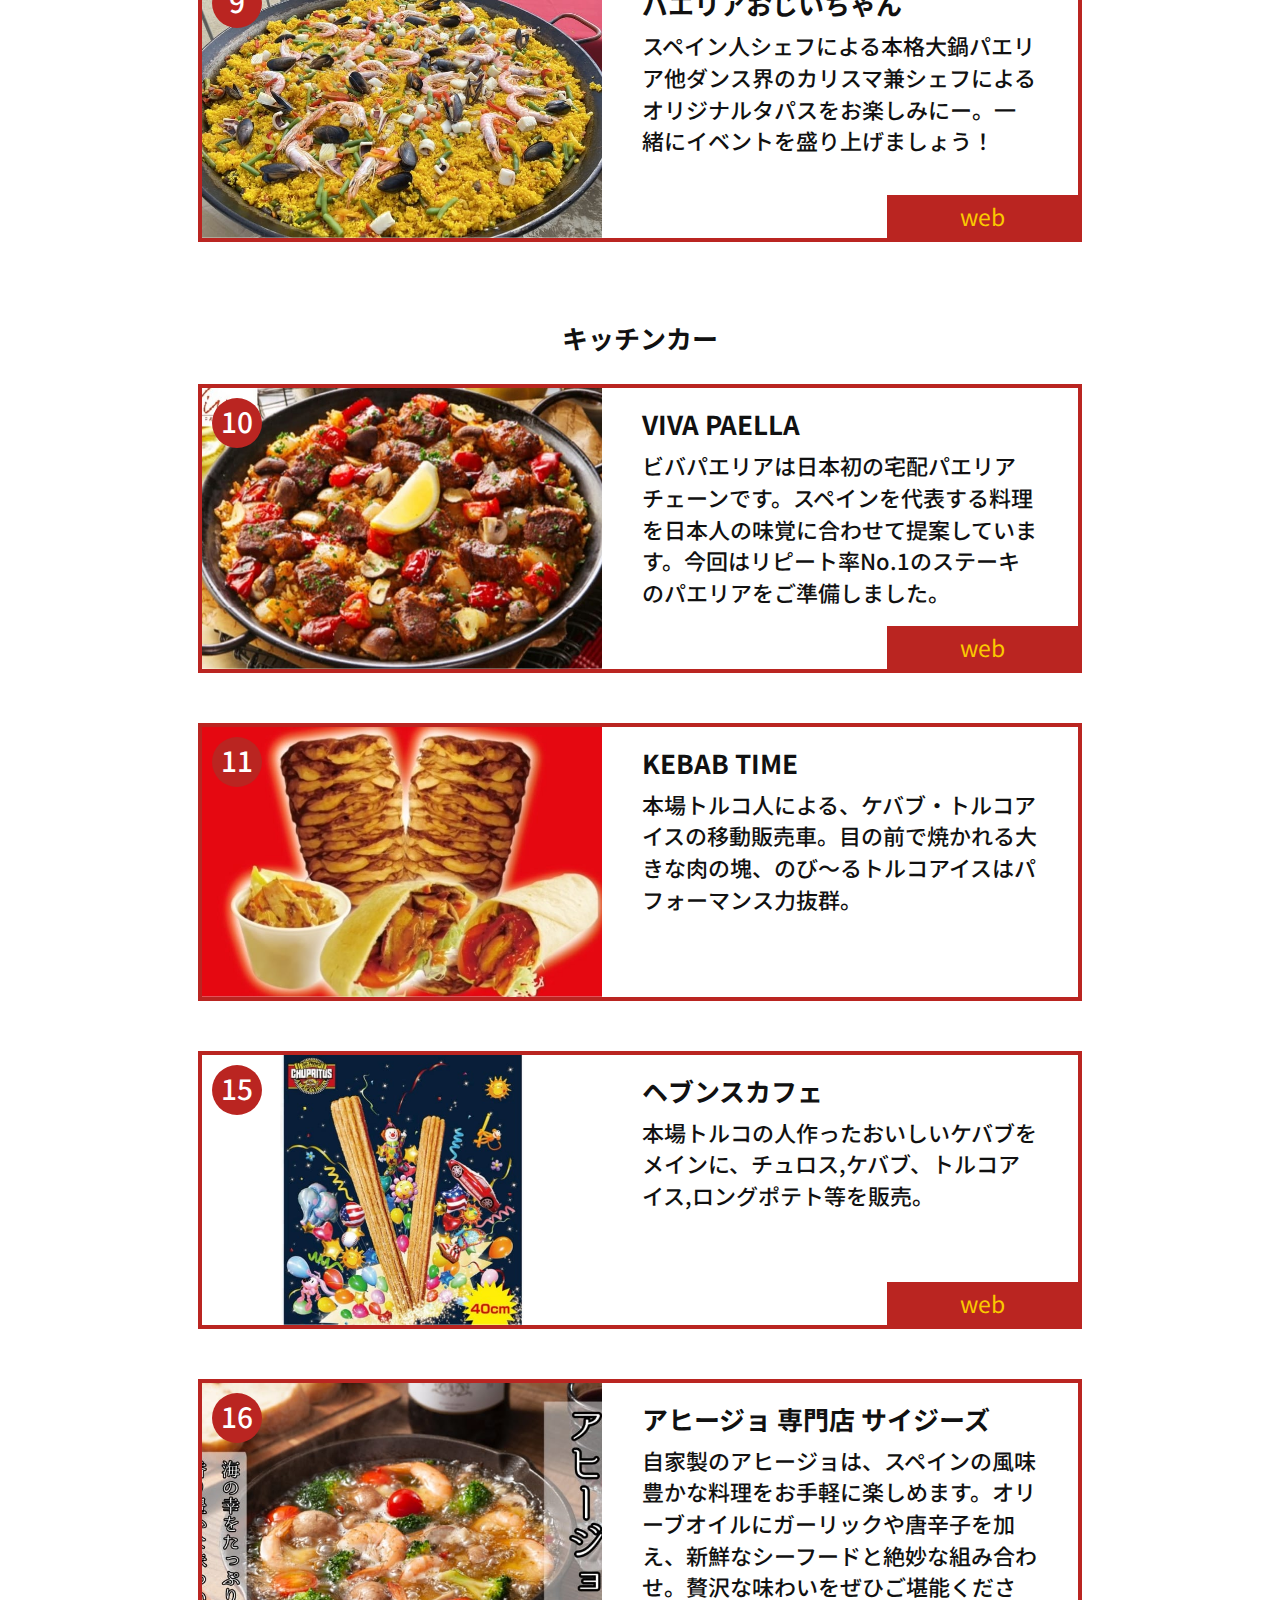
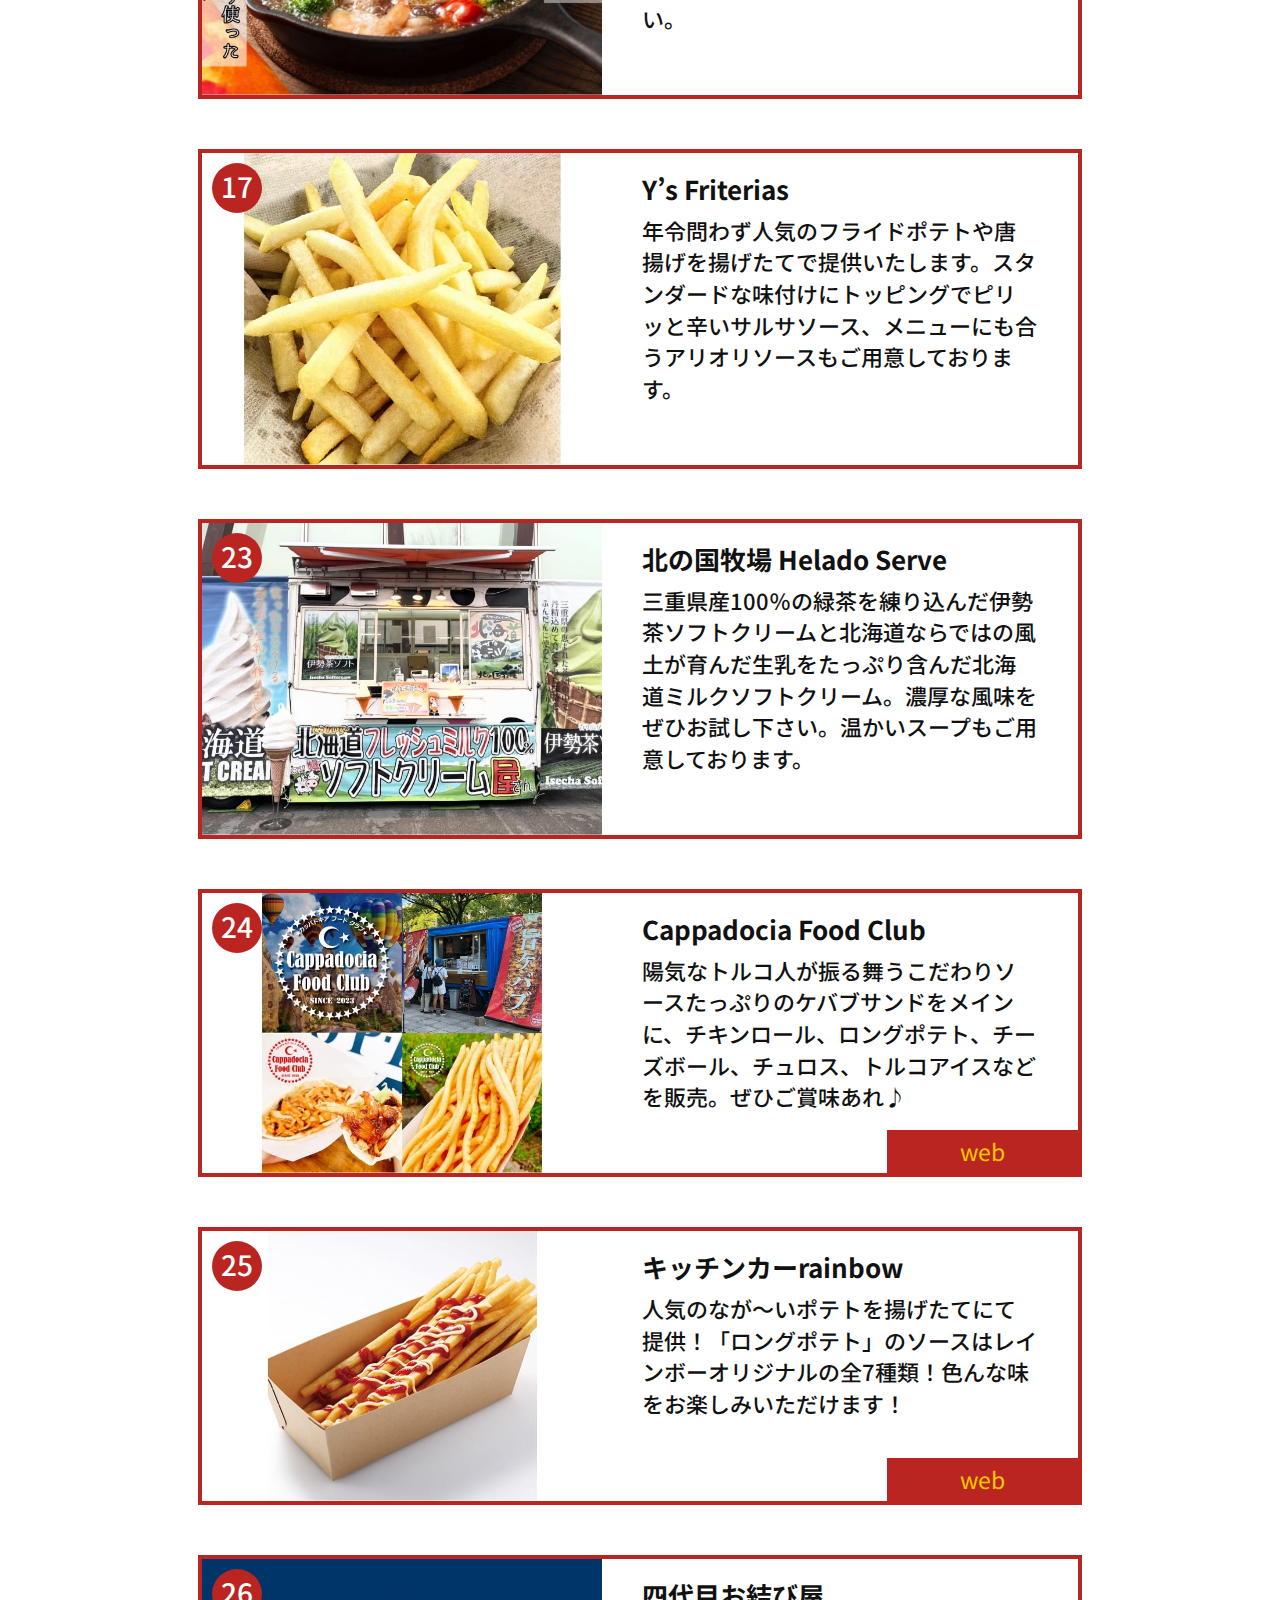
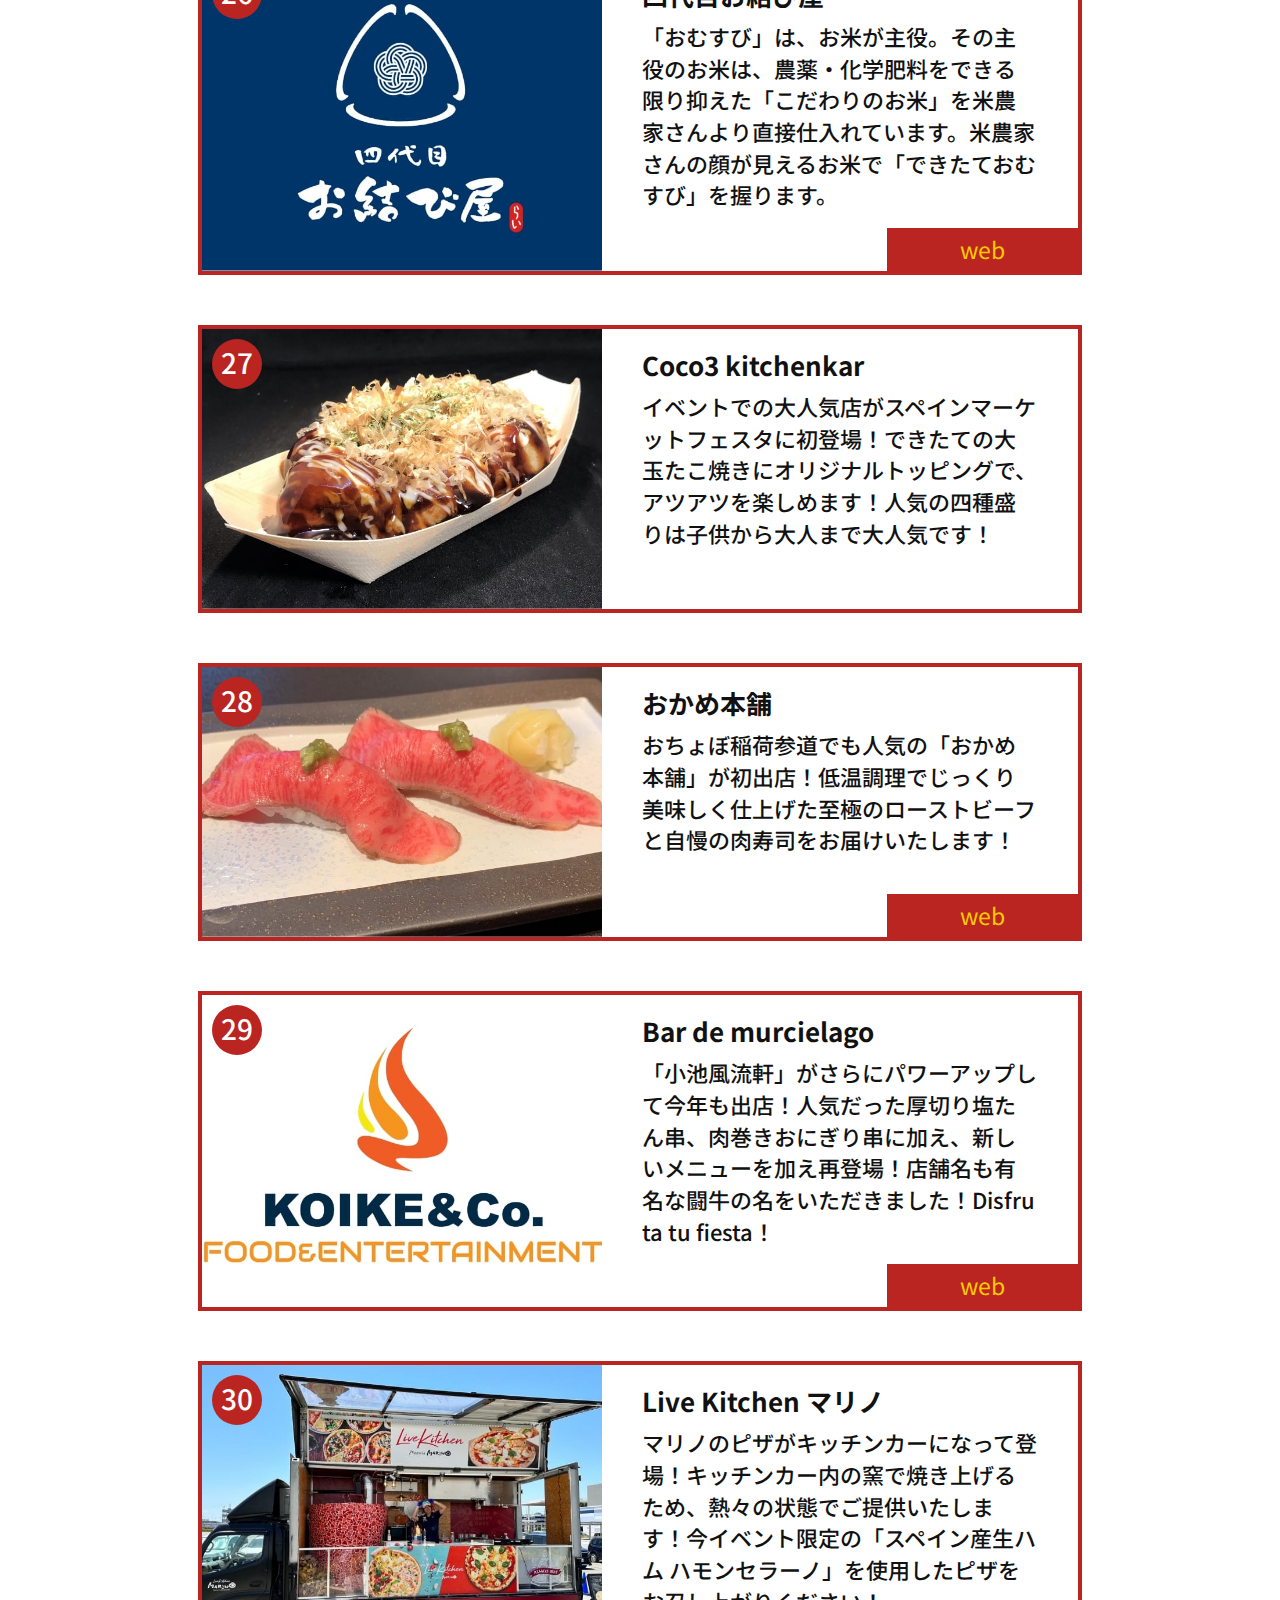
==== commit 131aec3c: "現行サーバーからのダウンロード" ====
--- a/index.html
+++ b/index.html
@@ -14,18 +14,18 @@
   })(window,document,'script','dataLayer','GTM-P8L8KBD');</script>
   <!-- End Google Tag Manager -->  
   <title>De La ESPAÑA スペインマーケットフェスタ</title>
-  <meta name="description" content="スペイン・グルメフェス。2023/4/20〜23名古屋•栄「エディオン久屋広場」開催！最新情報更新！デ・ラ・エスパーニャ！！！">
+  <meta name="description" content="2024年4月19日（金）～21日（日）、名古屋・栄「エディオン広場」で開催されるスペインをテーマにしたグルメフェス『スペインマーケットフェスタ』です。">
 
   <!-- og:info -->
   <meta property="og:title" content="De La ESPANA スペインマーケットフェスタ">
-  <meta property="og:description" content="スペイン・グルメフェス。2023/4/20〜23名古屋•栄「エディオン久屋広場」開催！最新情報更新！デ・ラ・エスパーニャ！！！">
+  <meta property="og:description" content="2024年4月19日（金）～21日（日）、名古屋・栄「エディオン広場」で開催されるスペインをテーマにしたグルメフェス『スペインマーケットフェスタ』です。">
   <meta property="og:url" content="https://spain-market-festa.jp/">
   <meta property="og:site_name" content="De La ESPANA スペインマーケットフェスタ">
   <meta property="og:type" content="website">
   <meta property="og:image" content="https://spain-market-festa.jp/images/ogp.png">
   <meta name="twitter:card" content="summary_large_image" />
   <meta name="twitter:title" content="De La ESPANA スペインマーケットフェスタ">
-  <meta name="twitter:description" content="スペイン・グルメフェス。2023/4/20〜23名古屋•栄「エディオン久屋広場」開催！最新情報更新！デ・ラ・エスパーニャ！！！">
+  <meta name="twitter:description" content="2024年4月19日（金）～21日（日）、名古屋・栄「エディオン広場」で開催されるスペインをテーマにしたグルメフェス『スペインマーケットフェスタ』です。">
   <meta name="twitter:image:src" content="https://spain-market-festa.jp/images/ogp.png">
 
   <!-- css -->
@@ -46,17 +46,18 @@
   <!-- End Google Tag Manager (noscript) -->
   <div class="main-wrap">
   <div class="">
-		<!-- <div class="menu-btn">
+		<div class="menu-btn">
 			<a class="menu-trigger pc-menu">
 			  <span></span>
 			  <span></span>
 			  <span></span>
 			</a>
-		</div> -->
+		</div>
 		<div class="sp-menu">
 			<ul>
 				<li><a href="#layout" class="anchorlink sp-menulink">&gt;会場レイアウト</a></li>
 				<li><a href="#shop" class="anchorlink sp-menulink">&gt;出店一覧</a></li>
+				<li><a href="#ticket" class="anchorlink sp-menulink">&gt;チケット販売</a></li>
 				<!--<li><a href="#anchor3" class="anchorlink sp-menulink">&gt;チケット販売</a></li>-->
 			</ul>
 		</div>
@@ -91,6 +92,7 @@
         <div class="m-img__bottom">
             <img src="images/mainimg_bottom.png" alt="名古屋でスペインのグルメと文化に出会う 名古屋・栄で、スペインをテーマにしたフードイベントを開催！パエリアをはじめとした本格的なスペイン料理やお酒も充実。さらに、グルメだけでなくスペインの音楽や文化にも触れることができる3日間。" class="pc">
             <img src="images/mainimg_bottom_sp.png" alt="名古屋でスペインのグルメと文化に出会う 名古屋・栄で、スペインをテーマにしたフードイベントを開催！パエリアをはじめとした本格的なスペイン料理やお酒も充実。さらに、グルメだけでなくスペインの音楽や文化にも触れることができる3日間。" class="sp">
+            <a href="https://www.shinto-tsushin.co.jp/santjordi/" target="_blank" class="flt_btn"><img src="images/special_btn.png" alt="" class="pc"><img src="images/special_btn_sp.png" alt="" class="sp"></a>
         </div>
         <!-- <div class="ex-btn">
             <a href="https://www.shinto-tsushin.co.jp/santjordi/" target="_blank" class="trans">
@@ -117,13 +119,13 @@
         </div>
 
         <div class="list-flex">
-        <!-- <div class="left-list">
+        <div class="left-list">
             <ul>
                 <li><a href="#layout" class="anchorlink"><img src="images/anchor_01.svg" alt=""></a></li>
                 <li><a href="#shop" class="anchorlink"><img src="images/anchor_02.svg" alt=""></a></li>
-                <li><a href="#anchor3" class="anchorlink"><img src="images/anchor_03.svg" alt=""></a></li>
+                <li><a href="#ticket" class="anchorlink"><img src="images/anchor_03.svg" alt=""></a></li>
             </ul>
-        </div> -->
+        </div>
         <!-- <div class="sns-wrap">
             <p class="check-txt"><img src="images/check_02.svg" alt="check"></p>
             <ul>
@@ -242,10 +244,10 @@
     </div>
 </section> -->
 
-<div class="application">
+<!-- <div class="application">
     <span class="line line__left--yellow"></span>
     <strong>出店者<br class="sp"><small>募集中！！</small></strong>
-    <a class="application__btn" download="ブース出店募集要項_0111.pdf" href="/pdf/ブース出店募集要項_0111.pdf">出店募集要項はこちら</a>
+    <a class="application__btn" download="ブース出店要項_0209.pdf" href="/pdf/ブース出店要項_0209.pdf">出店募集要項はこちら</a>
     <a class="application__btn" href="https://forms.gle/mw2777wCemVnT78G8" target="_blank">出店の申し込みはこちら</a>
     <span class="line line__right--yellow"></span>
 </div>
@@ -257,110 +259,189 @@
             1枠15分のステージで、ダンスや演奏を通じて<br class="sp">その魅力を発信することができます。
         </p>
     </div>
-    <a class="application__btn" download="フラメンコステージ出演募集要項0111.pdf" href="/pdf/フラメンコステージ出演募集要項0111.pdf">フラメンコステージ<br class="sp">募集要項はこちら</a>
+    <a class="application__btn" download="フラメンコステージ出演募集要項0111.pdf" href="/pdf/フラメンコステージ出演募集要項0111.pdf">フラメンコステージ<br class="sp">募集要項はこちら</a>
     <a class="application__btn" href="https://forms.gle/oFLrDLfZShV5HEjZ8" target="_blank">フラメンコステージの<br class="sp">申し込みはこちら</a>
-</div>
-
-<section id="info">
+</div> -->
+
+<!-- <section id="info">
     <div class="wrap1">
         <figure>
             <img src="images/spain_info.svg" class="pc" alt="スペインマーケットフェスタ事務局 〒461-0005 名古屋市東区東桜1-10-9 栄プラザビル9F 0120-515-722 0120-206-170 （TEL・FAXの受付時間 平日10:00〜16:00） wcs@remote-event.jp（24時間対応）※返信までにお時間を頂戴する場合がございます。">
             <img src="images/spain_info_sp.svg" class="sp" alt="スペインマーケットフェスタ事務局 〒461-0005 名古屋市東区東桜1-10-9 栄プラザビル9F 0120-515-722 0120-206-170 （TEL・FAXの受付時間 平日10:00〜16:00） wcs@remote-event.jp（24時間対応）※返信までにお時間を頂戴する場合がございます。">
         </figure>
     </div>
-</section>
+</section> -->
+
+<div id="layout">
+  <div class="layout__container">
+    <h2>会場レイアウト</h2>
+    <img src="images/layouy_img_pc.png" alt="会場レイアウト">
+  </div>
+</div>
 
 
 <div class="link-area" id="shop"></div>
-<!-- <section class="sec-4">
+<section class="sec-4">
   <div class="wrap1">
     <div class="list-box">
       <h2 class="list-copy">本格的なスペイン料理店の味を<br class="hidden-md">会場で味わえる！</h2>
-      <h3 class="list-ttl">飲食コーナー</h3>
+      <h3 class="list-ttl">飲食ブース</h3>
       <ul class="kaijo-list ptn2">
         <li>
           <div class="pic">
             <div class="img">
-              <img src="images/pic_03.jpg" alt="">
+              <img src="images/pic01.jpg" alt="">
+            </div>
+            <p class="no">1</p>
+          </div>
+          <div class="text">
+            <div class="text-wrap">
+              <p class="title">シェ・シバタ</p>
+              <p class="p-text">
+                多治見、名古屋をはじめ、アジアを中心に10店舗以上展開しているシェ・シバタ。世界のグルメ達から日本の技術や味覚が求められている今、フランスのお菓子の伝統や技術をベースに独自のスイーツを発信し続けます。
+              </p>
+            </div>
+            <a href="https://www.instagram.com/chezshibata/" target="_blank" class="hp-link"> web</a>
+          </div>
+        </li>
+        <li>
+          <div class="pic">
+            <div class="img">
+              <img src="images/pic02.jpg" alt="">
+            </div>
+            <p class="no">2</p>
+          </div>
+          <div class="text">
+            <div class="text-wrap">
+              <p class="title">Disfrute la fiesta</p>
+              <p class="p-text">
+                石井chefと愉快な仲間たち「Disfrute la fiesta」として出店。スペインソフトドリンク、イカ墨焼きそば、パイ、ドーナッツ、スペイン風の「ソパ・デ・アホ」等を販売予定。
+              </p>
+            </div>
+            <a href="https://remote-studio.jp/" target="_blank" class="hp-link"> web</a>
+          </div>
+        </li>
+        <li>
+          <div class="pic">
+            <div class="img">
+              <img src="images/pic03.jpg" alt="">
+            </div>
+            <p class="no">3</p>
+          </div>
+          <div class="text">
+            <div class="text-wrap">
+              <p class="title">MAHOU（マオウビール）</p>
+              <p class="p-text">
+                1890年創業、スペイン・マドリードを代表するビールメーカー。 マオウのプレミアムビールは得難く深い味わいで人気を博し、ヨーロッパ第4位のビール消費国スペインで、リーダー的存在であり続けています。
+              </p>
+            </div>
+            <a href="https://www.liquorland.jp/products/mahou/" target="_blank" class="hp-link"> web</a>
+          </div>
+        </li>
+        <li>
+          <div class="pic">
+            <div class="img">
+              <img src="images/pic04.jpg" alt="">
+            </div>
+            <p class="no">4</p>
+          </div>
+          <div class="text">
+            <div class="text-wrap">
+              <p class="title">力八精肉店×美河ハム</p>
+              <p class="p-text">
+                名古屋市に焼き肉屋を構える「力八精肉店直営松阪力八」がグループ会社である「美河ハム」とコラボ！！炭火焼調理で今回限りの特別なメニューを展開します。
+              </p>
+            </div>
+            <a href="https://matsusaka.rikihachi.jp/" target="_blank" class="hp-link"> web</a>
+          </div>
+        </li>
+        <li>
+          <div class="pic">
+            <div class="img">
+              <img src="images/pic05.jpg" alt="">
             </div>
             <p class="no">5</p>
           </div>
           <div class="text">
             <div class="text-wrap">
-              <p class="title">スペイン食堂 Estoy lleno<br class="hidden-md">（エストイ・ジェノ）</p>
-              <p class="p-text"><span class="red">▼MENU</span><br>
-                蟹と蟹味噌のオーブン焼き、ホタルイカの自家製スモーク</p>
-              <p class="mini-text">名古屋市中区新栄3-5-15 Msビル1F</p>
-            </div>
-            <a href="http://estoy-lleno.jp/" target="_blank" class="hp-link">ホームページ  ＞</a>
-          </div>
-        </li>
-        <li>
-          <div class="pic">
-            <div class="img">
-              <img src="images/pic_04.jpg" alt="">
+              <p class="title">ENOTECA</p>
+              <p class="p-text">
+                ワインショップ・エノテカがパエリアやピンチョスなど、美味しい食事に合うスペインの名門ワインブランド「トーレス」をご用意。ワインと食事のペアリングをお楽しみください！
+              </p>
+            </div>
+            <a href="https://www.enoteca.co.jp/shop/all" target="_blank" class="hp-link"> web</a>
+          </div>
+        </li>
+
+        <li>
+          <div class="pic">
+            <div class="img">
+              <img src="images/pic06.jpg" alt="">
             </div>
             <p class="no">6</p>
           </div>
           <div class="text">
             <div class="text-wrap">
-              <p class="title">BAR VACA <br class="hidden-md">（バル・バカ）</p>
-              <p class="p-text"><span class="red">▼MENU</span><br>
-                スペインソーセージスパイシーソース、ガーリックアヒージョ、ガーリックトースト、ソフトクリーム、スペインビール、サングリア、ワイン</p>
-              <p class="mini-text">名古屋市中区栄4丁目4-9 西新ビル2F</p>
-            </div>
-            <a href="https://barvaca.business.site/" target="_blank" class="hp-link">ホームページ  ＞</a>
-          </div>
-        </li>
-        <li>
-          <div class="pic">
-            <div class="img">
-              <img src="images/pic_05.jpg" alt="">
+              <p class="title">地中海バルel jardin</p>
+              <p class="p-text">
+                国際パエリアコンクールに出場するなど、本場スペインで修行を積んだシェフが作る大鍋のパエリアが魅力！期間限定で運営する「かきの飛島 feat 浜英水産」から三重県鳥羽市浦村から産地直送の牡蠣を提供。食べて元気に！
+              </p>
+            </div>
+            <a href="https://www.instagram.com/el_jardin_mutsu?igsh=amRsdDh0aDB6d2Fp" target="_blank" class="hp-link"> web</a>
+          </div>
+        </li>
+        <li>
+          <div class="pic">
+            <div class="img">
+              <img src="images/pic07.jpg" alt="">
             </div>
             <p class="no">7</p>
           </div>
           <div class="text">
             <div class="text-wrap">
-              <p class="title">Bar España <br class="hidden-md">（バル・イスパニヤ）</p>
-              <p class="p-text"><span class="red">▼MENU</span><br>
-                フライドポテト　辛いソース、フライドポテト　半熟目玉焼き乗せ、バスク風チーズケーキ、極みアヒージョパン、ムール貝の白ワイン蒸し、スパニッシュハイボール、スペイン産スパークリング、赤、白ワイン</p>
-              <p class="mini-text">名古屋市中村区名駅3-9-18 名駅シバタビルB1F</p>
-            </div>
-            <a href="https://orangesunshine.co.jp/shop/details1.html" target="_blank" class="hp-link">ホームページ  ＞</a>
-          </div>
-        </li>
-        <li>
-          <div class="pic line">
-            <div class="img">
-              <img src="images/pic_06.jpg" alt="">
+              <p class="title">Venenciador</p>
+              <p class="p-text">
+                無添加、無農薬の野菜やフルーツで作られる料理やカクテルを楽しめる知多市のスペインバル。「枝豆のガーリック炒め」、「ゆでタコとジャガイモのマリネ」、「豚バラ肉のオレンジ煮込み」などこだわりの料理を提供。
+              </p>
+            </div>
+            <a href="https://www.instagram.com/venenciador0203/" target="_blank" class="hp-link"> web</a>
+          </div>
+        </li>
+        <li>
+          <div class="pic">
+            <div class="img">
+              <img src="images/pic08.jpg" alt="">
             </div>
             <p class="no">8</p>
           </div>
           <div class="text">
             <div class="text-wrap">
-              <p class="title">東桜  地中海バル <br class="hidden-md">el jardin</p>
-              <p class="p-text"><span class="red">▼MENU</span><br>
-                大鍋パエリア、カキのアヒージョ、ビール、ワイン、蒸しかき</p>
-              <p class="mini-text">名古屋市東区東桜2-17-13</p>
-            </div>
-            <a href="https://tabelog.com/aichi/A2301/A230104/23073638/" target="_blank" class="hp-link">ホームページ  ＞</a>
-          </div>
-        </li>
-        <li>
-          <div class="pic">
-            <div class="img">
-              <img src="images/pic_07.jpg" alt="">
+              <p class="title">Estrella Galicia（エストレーリャ・ガリシア）</p>
+              <p class="p-text">
+                スペインの国民人気投票で１位に輝いたスペイン最強の老舗ブランド、「エストレーリャ・ガリシア」。今回は樽生ビールに加え、数量限定のボトルビールやシードルも。スペインを代表するビールブランドが名古屋に上陸！
+              </p>
+            </div>
+            <a href="https://www.htg-iep.com/brand/%e3%83%aa%e3%83%99%e3%83%a9rivera/" target="_blank" class="hp-link"> web</a>
+          </div>
+        </li>
+        <li>
+          <div class="pic">
+            <div class="img">
+              <img src="images/pic09.jpg" alt="">
             </div>
             <p class="no">9</p>
           </div>
           <div class="text">
             <div class="text-wrap">
               <p class="title">パエリアおじいちゃん</p>
-              <p class="p-text"><span class="red">▼MENU</span><br>
-                パエリア、ソーセージ＋ソース、フライドポテト、サングリア、ワイン、地中海トースト</p>
-            </div>
-          </div>
-        </li>
+              <p class="p-text">
+                スペイン人シェフによる本格大鍋パエリア他ダンス界のカリスマ兼シェフによるオリジナルタパスをお楽しみにー。一緒にイベントを盛り上げましょう！
+              </p>
+            </div>
+            <a href="https://www.lahabana.co.jp" target="_blank" class="hp-link"> web</a>
+          </div>
+        </li>
+
       </ul>
     </div>
     <div class="list-box">
@@ -369,141 +450,255 @@
         <li>
           <div class="pic">
             <div class="img">
-              <img src="images/pic_11.jpg" alt="">
+              <img src="images/pic10.jpg" alt="">
             </div>
             <p class="no">10</p>
           </div>
           <div class="text">
             <div class="text-wrap">
-              <p class="title">ビバパエリア</p>
-              <p class="p-text"><span class="red">▼MENU</span><br>
-                パエリア、コロッケ、チキン、ビール</p>
-            </div>
-          </div>
-        </li>
-        <li>
-          <div class="pic line">
-            <div class="img">
-              <img src="images/pic_08.jpg" alt="">
+              <p class="title">VIVA PAELLA</p>
+              <p class="p-text">
+                ビバパエリアは日本初の宅配パエリアチェーンです。スペインを代表する料理を日本人の味覚に合わせて提案しています。今回はリピート率No.1のステーキのパエリアをご準備しました。
+              </p>
+            </div>
+            <a href="https://www.pizza-la.co.jp/paella/index.aspx" target="_blank" class="hp-link"> web</a>
+          </div>
+        </li>
+        <li>
+          <div class="pic">
+            <div class="img">
+              <img src="images/pic11.jpg" alt="">
+            </div>
+            <p class="no">11</p>
+          </div>
+          <div class="text">
+            <div class="text-wrap">
+              <p class="title">KEBAB TIME</p>
+              <p class="p-text">
+                本場トルコ人による、ケバブ・トルコアイスの移動販売車。目の前で焼かれる大きな肉の塊、のび～るトルコアイスはパフォーマンス力抜群。
+              </p>
+            </div>
+          </div>
+        </li>
+        <li>
+          <div class="pic">
+            <div class="img">
+              <img src="images/pic15.jpg" alt="">
             </div>
             <p class="no">15</p>
           </div>
           <div class="text">
             <div class="text-wrap">
-              <p class="title">小池風流軒</p>
-              <p class="p-text"><span class="red">▼MENU</span><br>
-                スペイン産塩胡椒使用牛串、スペイン産塩胡椒使用豚串、スペイン産塩胡椒使用タン串、スペイン産塩胡椒使用生フランク串、スペイン産塩胡椒使用肉巻きおにぎり串、ピザ 、スペインワイン</p>
-            </div>
-          </div>
-        </li>
-        <li>
-          <div class="pic">
-            <div class="img">
-              <img src="images/pic_09.jpg" alt="">
+              <p class="title">ヘブンスカフェ</p>
+              <p class="p-text">
+                本場トルコの人作ったおいしいケバブをメインに、チュロス,ケバブ、トルコアイス,ロングポテト等を販売。
+              </p>
+            </div>
+            <a href="https://www.instagram.com/heavens_cafe52/" target="_blank" class="hp-link"> web</a>
+          </div>
+        </li>
+        <li>
+          <div class="pic">
+            <div class="img">
+              <img src="images/pic16.jpg" alt="">
             </div>
             <p class="no">16</p>
           </div>
           <div class="text">
             <div class="text-wrap">
-              <p class="title">rainbow</p>
-              <p class="p-text"><span class="red">▼MENU</span><br>
-               タピオカミルクティー、果肉入り苺ミルク、ビール、ロングポテト、竜田風唐揚げ</p>
-            </div>
-          </div>
-        </li>
-        <li>
-          <div class="pic">
-            <div class="img">
-              <img src="images/pic_13.jpg" alt="">
+              <p class="title">アヒージョ 専門店 サイジーズ</p>
+              <p class="p-text">
+                自家製のアヒージョは、スペインの風味豊かな料理をお手軽に楽しめます。オリーブオイルにガーリックや唐辛子を加え、新鮮なシーフードと絶妙な組み合わせ。贅沢な味わいをぜひご堪能ください。
+              </p>
+            </div>
+          </div>
+        </li>
+        <li>
+          <div class="pic">
+            <div class="img">
+              <img src="images/pic17.jpg" alt="">
             </div>
             <p class="no">17</p>
           </div>
           <div class="text">
             <div class="text-wrap">
-              <p class="title">UNO express</p>
-              <p class="p-text"><span class="red">▼MENU</span><br>
-                タコス、スペインワイン<br><br><span class="mini">※4月20日（木）のみ</span></p>
-            </div>
-          </div>
-        </li>
-        <li>
-          <div class="pic">
-            <div class="img">
-              <img src="images/pic_10.jpg" alt="">
-            </div>
-            <p class="no">17</p>
-          </div>
-          <div class="text">
-            <div class="text-wrap">
-              <p class="title">ヘブンズカフェ</p>
-              <p class="p-text"><span class="red">▼MENU</span><br>
-                ケバブ、ロングチュロス<br><br><span class="mini">※4月22日（土）23日（日）のみ</span></p>
-            </div>
-          </div>
-        </li>
-        <li>
-          <div class="pic">
-            <div class="img">
-              <img src="images/pic_12.jpg" alt="">
-            </div>
-            <p class="no">18</p>
-          </div>
-          <div class="text">
-            <div class="text-wrap">
-              <p class="title">AYASHIRO家</p>
-              <p class="p-text"><span class="red">▼MENU</span><br>
-                ロングチュロス<br><br><span class="mini">※4月20日（木）21日（金）22日（土）のみ</span></p>
+              <p class="title">Y’s Friterias</p>
+              <p class="p-text">
+                年令問わず人気のフライドポテトや唐揚げを揚げたてで提供いたします。スタンダードな味付けにトッピングでピリッと辛いサルサソース、メニューにも合うアリオリソースもご用意しております。
+              </p>
+            </div>
+          </div>
+        </li>
+        <li>
+          <div class="pic">
+            <div class="img">
+              <img src="images/pic23.jpg" alt="">
+            </div>
+            <p class="no">23</p>
+          </div>
+          <div class="text">
+            <div class="text-wrap">
+              <p class="title">北の国牧場 Helado Serve</p>
+              <p class="p-text">
+                三重県産100％の緑茶を練り込んだ伊勢茶ソフトクリームと北海道ならではの風土が育んだ生乳をたっぷり含んだ北海道ミルクソフトクリーム。濃厚な風味をぜひお試し下さい。温かいスープもご用意しております。
+              </p>
+            </div>
+          </div>
+        </li>
+        <li>
+          <div class="pic">
+            <div class="img">
+              <img src="images/pic24.jpg" alt="">
+            </div>
+            <p class="no">24</p>
+          </div>
+          <div class="text">
+            <div class="text-wrap">
+              <p class="title">Cappadocia Food Club</p>
+              <p class="p-text">
+                陽気なトルコ人が振る舞うこだわりソースたっぷりのケバブサンドをメインに、チキンロール、ロングポテト、チーズボール、チュロス、トルコアイスなどを販売。ぜひご賞味あれ♪
+              </p>
+            </div>
+            <a href="https://www.instagram.com/cappadocia_food_club?igsh=dXFheTljOTN3c2w0&utm_source=qr" target="_blank" class="hp-link"> web</a>
+          </div>
+        </li>
+        <li>
+          <div class="pic">
+            <div class="img">
+              <img src="images/pic25.jpg" alt="">
+            </div>
+            <p class="no">25</p>
+          </div>
+          <div class="text">
+            <div class="text-wrap">
+              <p class="title">キッチンカーrainbow</p>
+              <p class="p-text">
+                人気のなが〜いポテトを揚げたてにて提供！「ロングポテト」のソースはレインボーオリジナルの全7種類！色んな味をお楽しみいただけます！
+              </p>
+            </div>
+            <a href="https://www.instagram.com/rainbow04080624/" target="_blank" class="hp-link"> web</a>
+          </div>
+        </li>
+        <li>
+          <div class="pic">
+            <div class="img">
+              <img src="images/pic26.jpg" alt="">
+            </div>
+            <p class="no">26</p>
+          </div>
+          <div class="text">
+            <div class="text-wrap">
+              <p class="title">四代目お結び屋</p>
+              <p class="p-text">
+                「おむすび」は、お米が主役。その主役のお米は、農薬・化学肥料をできる限り抑えた「こだわりのお米」を米農家さんより直接仕入れています。米農家さんの顔が見えるお米で「できたておむすび」を握ります。
+              </p>
+            </div>
+            <a href="https://omusubi-nagoya.com" target="_blank" class="hp-link"> web</a>
+          </div>
+        </li>
+        <li>
+          <div class="pic">
+            <div class="img">
+              <img src="images/pic27.jpg" alt="">
+            </div>
+            <p class="no">27</p>
+          </div>
+          <div class="text">
+            <div class="text-wrap">
+              <p class="title">Coco3 kitchenkar</p>
+              <p class="p-text">
+                イベントでの大人気店がスペインマーケットフェスタに初登場！できたての大玉たこ焼きにオリジナルトッピングで、アツアツを楽しめます！人気の四種盛りは子供から大人まで大人気です！
+              </p>
+            </div>
+          </div>
+        </li>
+        <li>
+          <div class="pic">
+            <div class="img">
+              <img src="images/pic28.jpg" alt="">
+            </div>
+            <p class="no">28</p>
+          </div>
+          <div class="text">
+            <div class="text-wrap">
+              <p class="title">おかめ本舗</p>
+              <p class="p-text">
+                おちょぼ稲荷参道でも人気の「おかめ本舗」が初出店！低温調理でじっくり美味しく仕上げた至極のローストビーフと自慢の肉寿司をお届けいたします！
+              </p>
+            </div>
+            <a href="https://www.instagram.com/okamehonpo_1122/" target="_blank" class="hp-link"> web</a>
+          </div>
+        </li>
+        <li>
+          <div class="pic">
+            <div class="img">
+              <img src="images/pic29.jpg" alt="">
+            </div>
+            <p class="no">29</p>
+          </div>
+          <div class="text">
+            <div class="text-wrap">
+              <p class="title">Bar de murcielago</p>
+              <p class="p-text">
+                「小池風流軒」がさらにパワーアップして今年も出店！人気だった厚切り塩たん串、肉巻きおにぎり串に加え、新しいメニューを加え再登場！店舗名も有名な闘牛の名をいただきました！Disfruta tu fiesta！
+              </p>
+            </div>
+            <a href="https://www.koikef.co.jp/" target="_blank" class="hp-link"> web</a>
+          </div>
+        </li>
+        <li>
+          <div class="pic">
+            <div class="img">
+              <img src="images/pic30.jpg" alt="">
+            </div>
+            <p class="no">30</p>
+          </div>
+          <div class="text">
+            <div class="text-wrap">
+              <p class="title">Live Kitchen マリノ</p>
+              <p class="p-text">
+                マリノのピザがキッチンカーになって登場！キッチンカー内の窯で焼き上げるため、熱々の状態でご提供いたします！今イベント限定の「スペイン産生ハム ハモンセラーノ」を使用したピザをお召し上がりください！
+              </p>
             </div>
           </div>
         </li>
       </ul>
     </div>
     <div class="list-box">
-      <h3 class="list-ttl">飲料</h3>
+      <h3 class="list-ttl">物販ブース</h3>
       <ul class="kaijo-list ptn2">
         <li>
-          <div class="pic line">
-            <div class="img">
-              <img src="images/pic_14.jpg" alt="">
-            </div>
-            <p class="no">3</p>
-          </div>
-          <div class="text">
-            <div class="text-wrap">
-              <p class="title">ENOTECA</p>
-              <p class="p-text"><span class="red">▼MENU</span><br>
-                スペインワイン、グラスワイン、ボトルワイン</p>
-            </div>
-          </div>
-        </li>
-        <li>
-          <div class="pic line">
-            <div class="img">
-              <img src="images/pic_15.jpg" alt="">
-            </div>
-            <p class="no">4</p>
-          </div>
-          <div class="text">
-            <div class="text-wrap">
-              <p class="title">エストレーリャ・ガリシア</p>
-              <p class="p-text"><span class="red">▼MENU</span><br>
-                エストレーリャ・ガリシアビール(樽生/ボトル)、マエロック（シードル）、ラティタ（サングリア）</p>
-            </div>
-          </div>
-        </li>
-        <li>
-          <div class="pic line">
-            <div class="img">
-              <img src="images/pic_23.jpg" alt="">
-            </div>
-            <p class="no">20</p>
-          </div>
-          <div class="text">
-            <div class="text-wrap">
-              <p class="title">スペインドリンク販売コーナー</p>
-              <p class="p-text ex"><span class="red">▼MENU</span><br>
-                スペインのワイン・ビール・ソフトドリンクなどを販売しております。</p>
-            </div>
+          <div class="pic">
+            <div class="img">
+              <img src="images/pic12.jpg" alt="">
+            </div>
+            <p class="no">12</p>
+          </div>
+          <div class="text">
+            <div class="text-wrap">
+              <p class="title">NOBLEZA DEL SUR／OLIVINO</p>
+              <p class="p-text">
+                スペイン産　オーガニックのエキストラバージンオリーブオイルの販売。オリーブオイルソムリエが直輸入。【アヒージョ専用オリーブオイル】今までのアヒージョが何だったんだと思うほど美味しくなります。
+              </p>
+            </div>
+            <a href="https://olivino.jp" target="_blank" class="hp-link"> web</a>
+          </div>
+        </li>
+        <li>
+          <div class="pic">
+            <div class="img">
+              <img src="images/pic18.jpg" alt="">
+            </div>
+            <p class="no">18</p>
+          </div>
+          <div class="text">
+            <div class="text-wrap">
+              <p class="title">旅するオイル～OLIVA de BETICA</p>
+              <p class="p-text">
+                スペイン大好き店長が出会ったエクストラバージンオリーブオイルを輸入販売♪目で見て楽しい！食べて美味しい！身体に優しい！五感をくすぐる至福のオリーブオイルほかスペインのおいしい！をお届けしています
+              </p>
+            </div>
+            <a href="https://www.instagram.com/olivadebetica_shop/" target="_blank" class="hp-link"> web</a>
           </div>
         </li>
       </ul>
@@ -512,127 +707,114 @@
       <h3 class="list-ttl">スペイン文化・PRブース</h3>
       <ul class="kaijo-list ptn2">
         <li>
-          <div class="pic line">
-            <div class="img">
-              <img src="images/pic_17.jpg" alt="">
-            </div>
-            <p class="no">11</p>
-          </div>
-          <div class="text">
-            <div class="text-wrap">
-              <p class="title">OLIVINO</p>
-              <p class="p-text ex"><span class="red">▼内容</span><br>
-                オリーブオイルを販売しています。</p>
-            </div>
-            <a href="https://olivino.jp/" target="_blank" class="hp-link">ホームページ  ＞</a>
-          </div>
-        </li>
-        <li>
-          <div class="pic line">
-            <div class="img">
-              <img src="images/pic_22.jpg" alt="">
+          <div class="pic">
+            <div class="img">
+              <img src="images/pic13.jpg" alt="">
+            </div>
+            <p class="no">13</p>
+          </div>
+          <div class="text">
+            <div class="text-wrap">
+              <p class="title">「サン・ジョルディの日」</p>
+              <p class="p-text">
+                バラの花と本を贈るスペイン・カタルーニャの伝統的な風習「サン・ジョルディの日」を紹介します。
+              </p>
+            </div>
+            <a href="https://www.shinto-tsushin.co.jp/santjordi/" target="_blank" class="hp-link"> web</a>
+          </div>
+        </li>
+        <li>
+          <div class="pic">
+            <div class="img">
+              <img src="images/pic14.jpg" alt="">
+            </div>
+            <p class="no">14</p>
+          </div>
+          <div class="text">
+            <div class="text-wrap">
+              <p class="title">JTB</p>
+              <p class="p-text">
+                スペイン旅行商品のPRと、スペインの情報発信をします。
+              </p>
+            </div>
+            <a href="https://www.jtb.co.jp/escort/" target="_blank" class="hp-link"> web</a>
+          </div>
+        </li>
+        <li>
+          <div class="pic">
+            <div class="img">
+              <img src="images/pic19.jpg" alt="">
             </div>
             <p class="no">19</p>
           </div>
           <div class="text">
             <div class="text-wrap">
-              <p class="title">クラフト体験コーナー<br class="hidden-md">「あそべるタイル屋さん」</p>
-              <p class="p-text"><span class="red">▼内容</span><br>
-                コースターや写真立てなど全4種類をご用意！タイルは16色のモザイクタイルに異型タイルと種類がたくさんあり、世界に一つだけのオリジナル作品を作ってみませんか？</p>
-            </div>
-          </div>
-        </li>
-        <li>
-          <div class="pic line">
-            <div class="img">
-              <img src="images/pic_16.jpg" alt="">
+              <p class="title">DREAMBEER</p>
+              <p class="p-text">
+                プロ仕様の家庭用本格ビールサーバーで全国のブルワリーとご家庭をつなぎ、バラエティに富んだ味わいと新しいビール体験をお届けします。
+              </p>
+            </div>
+            <a href="https://dreambeer.jp/" target="_blank" class="hp-link"> web</a>
+          </div>
+        </li>
+        <li>
+          <div class="pic">
+            <div class="img">
+              <img src="images/pic20.jpg" alt="">
             </div>
             <p class="no">20</p>
           </div>
           <div class="text">
             <div class="text-wrap">
-              <p class="title">サン・ジョルディの日 <br class="hidden-md">紹介コーナー</p>
-              <p class="p-text">スペイン・カタルーニャ地方の習慣で、本とバラを送り合う日</p>
-              <p class="p-text ex"><span class="red">▼内容</span><br>
-                4/23は、カタルーニャ地方発祥の「サン・ジョルディの日」。親しい人に花や本を贈り合う日です。各日、クーポンを引き換えた方にバラを先着で配布します。</p>
-            </div>
-            <a href="https://www.shinto-tsushin.co.jp/santjordi/" target="_blank" class="hp-link">ホームページ  ＞</a>
-          </div>
-        </li>
-        <li>
-          <div class="pic line">
-            <div class="img">
-              <img src="images/pic_18.jpg" alt="">
+              <p class="title">OPEN HOUSE</p>
+              <p class="p-text">
+                ​​『便利地、好立地。』のCMでおなじみ。名古屋市内および名古屋市周辺にも展開中、駅近で便利で好立地な新築戸建ご紹介！名古屋市内にマンションも多数展開中。
+              </p>
+            </div>
+            <a href="https://oh.openhouse-group.com/nagoya/" target="_blank" class="hp-link"> web</a>
+          </div>
+        </li>
+        <li>
+          <div class="pic">
+            <div class="img">
+              <img src="images/pic21.jpg" alt="">
             </div>
             <p class="no">21</p>
           </div>
           <div class="text">
             <div class="text-wrap">
-              <p class="title">パデル名古屋</p>
-              <p class="p-text"> 大須にある愛知県「初」のパデルコート「パデル名古屋」</p>              
-              <p class="p-text ex"><span class="red">▼内容</span><br>
-                「パデル」はスペインで生まれたラケットスポーツで、テニスとスカッシュを合わせたようなスポーツです。会場では体験コーナーを用意しています。</p>
-            </div>
-            <a href="http://www.padelasia.jp/place/padel_nagoya" target="_blank" class="hp-link">ホームページ  ＞</a>
-          </div>
-        </li>
-        <li>
-          <div class="pic line">
-            <div class="img">
-              <img src="images/pic_19.jpg" alt="">
-            </div>
-            <p class="no">12</p>
-          </div>
-          <div class="text">
-            <div class="text-wrap">
-              <p class="title">フラノミスタ</p>
-              <p class="p-text">月額550円で、ドリンク１杯が毎日無料になる東邦ガスのサブスクサービス</p>              
-              <p class="p-text ex"><span class="red">▼内容</span><br>
-                イベント期間中、フラノミスタ会員の方はクーポンをプレゼント！これを機に登録してプレゼントゲット！</p>
-            </div>
-            <a href="https://franomista.tohogas.co.jp/service/" target="_blank" class="hp-link">ホームページ  ＞</a>
-          </div>
-        </li>
-        <li>
-          <div class="pic line">
-            <div class="img">
-              <img src="images/pic_20.jpg" alt="">
-            </div>
-            <p class="no">13</p>
-          </div>
-          <div class="text">
-            <div class="text-wrap">
-              <p class="title">JTB</p>
-              <p class="p-text">スペイン旅行のご紹介</p>              
-              <p class="p-text"><span class="red">▼内容</span><br>
-                スペイン旅行商品のPRと、スペインの情報発信をします。</p>
-            </div>
-          </div>
-        </li>
-        <li>
-          <div class="pic line">
-            <div class="img">
-              <img src="images/pic_21.png" alt="">
-            </div>
-            <p class="no">14</p>
-          </div>
-          <div class="text">
-            <div class="text-wrap">
-              <p class="title">楽天ペイ</p>
-              <p class="p-text">会場でのお支払いはスマホで楽天ペイで簡単に！</p>              
-              <p class="p-text"><span class="red">▼内容</span><br>
-                スマホでお支払いが簡単にできる、楽天のスマホ決済サービスです。アプリをダウンロードし、お支払い元にクレジットカードや楽天銀行を設定するだけですぐにご利用ができます。今なら新規ご登録で300ポイント＋初めてのお支払いで700ポイントプレゼント！</p>
-            </div>
+              <p class="title">BOAT RACE 蒲郡</p>
+              <p class="p-text">
+                ボートレース蒲郡の情報発信をします。
+              </p>
+            </div>
+            <a href="https://www.gamagori-kyotei.com/" target="_blank" class="hp-link"> web</a>
+          </div>
+        </li>
+        <li>
+          <div class="pic">
+            <div class="img">
+              <img src="images/pic22.jpg" alt="">
+            </div>
+            <p class="no">22</p>
+          </div>
+          <div class="text">
+            <div class="text-wrap">
+              <p class="title">PREMIUM WATER</p>
+              <p class="p-text">
+                プレミアムウォーターはウォーターサーバー業界NO.1のシェア！自然本来のおいしさを味わえる天然水とおしゃれで高機能なウォーターサーバーをお届けしております。特設ブースにて無料試飲会も開催中です！
+              </p>
+            </div>
+            <a href="https://premium-water.net/" target="_blank" class="hp-link"> web</a>
           </div>
         </li>
       </ul>
     </div>
   </div>
-  <p class="center-tex">※ブースの紹介は、会場のレイアウト順です。<br>
-    イベント内容、出店店舗、提供メニューは<br class="hidden-md">予告なく変更する場合がございます。</p>
-</section> -->
-
-<!-- <section id="stage">
+  <p class="center-tex">※イベント内容、出店店舗、メニュー等は予告なく変更する場合がございます。</p>
+</section>
+
+<section id="stage">
     <div class="wrap1">
         <h2>ステージ<br class="sp">（スケジュール）</h2>
         <div class="stage__wrap stage__wrap--pc">
@@ -645,67 +827,68 @@
                         <th><p>4/21<span>（日）</span></p></th>
                     </tr>
                     <tr>
-                        <td class="time">11:00</td>
-                        <td class="site"><div class="flex">新東通信<a href="" target="_blank">WEBサイト</a></div></td>
-                        <td class="site"><div class="flex">新東通信<a href="" target="_blank">WEBサイト</a></div></td>
-                        <td class="site"><div class="flex">新東通信<a href="" target="_blank">WEBサイト</a></div></td>
+                        <td class="time">11:45</td>
+                        <td class="site"></td>
+                        <td class="site"></td>
+                        <td class="site"><div class="flex"><p>フラメンコスタジオカルダモモゆるフラ部</p><a href="http://yuru-flamenco.jimdofree.com" target="_blank">web</a></div></td>
                     </tr>
                     <tr>
                         <td class="time">12:00</td>
-                        <td>WCS</td>
-                        <td>WCS</td>
-                        <td>WCS</td>
+                        <td></td>
+                        <td>ラ・トゥナ</td>
+                        <td>ラ・トゥナ</td>
                     </tr>
                     <tr>
                         <td class="time">13:00</td>
-                        <td>新東通信</td>
-                        <td>新東通信</td>
-                        <td>新東通信</td>
-                    </tr>
-                    <tr>
-                        <td class="time">14:00</td>
-                        <td>WCS</td>
-                        <td>WCS</td>
-                        <td>WCS</td>
+                        <td></td>
+                        <td></td>
+                        <td><div class="flex"><p>ESTUDIO KEIKO 石川慶子フラメンコスタジオ</p><a href="https://www.keiko-flamenco.jp/" target="_blank">web</a></div></td>
+                    </tr>
+                    <tr>
+                        <td class="time">14:15</td>
+                        <td></td>
+                        <td>Estrellita</td>
+                        <td><div class="flex"><p>水野恵フラメンコクラス</p><a href="http://megumi-mizuno.com/" target="_blank">web</a></div></td>
+                    </tr>
+                    <tr>
+                        <td class="time">14:30</td>
+                        <td class="site"></td>
+                        <td>ラ・トゥナ</td>
+                        <td class="site"></td>
+                    </tr>
+                    <tr>
+                        <td class="time">14:45</td>
+                        <td></td>
+                        <td></td>
+                        <td><div class="flex"><p>岩田牧子フラメンコ教室チョコラーテ</p><a href="https://www.chocolateclase2006.com/" target="_blank">web</a></div></td>
                     </tr>
                     <tr>
                         <td class="time">15:00</td>
-                        <td class="site"><div class="flex">流行発信<a href="" target="_blank">WEBサイト</a></div></td>
-                        <td>流行発信</td>
-                        <td class="site"><div class="flex">流行発信<a href="" target="_blank">WEBサイト</a></div></td>
-                    </tr>
-                    <tr>
-                        <td class="time">16:00</td>
-                        <td>新東通信</td>
-                        <td>新東通信</td>
-                        <td>新東通信</td>
+                        <td>ラ・トゥナ</td>
+                        <td></td>
+                        <td>ラ・トゥナ</td>
+                    </tr>
+                    <tr>
+                        <td class="time">15:30</td>
+                        <td></td>
+                        <td><div class="flex"><p>天空のシラバス</p><a href="https://twitter.com/skysyllabus" target="_blank">web</a></div></td>
+                        <td></td>
                     </tr>
                     <tr>
                         <td class="time">17:00</td>
-                        <td>WCS</td>
-                        <td>WCS</td>
-                        <td>WCS</td>
-                    </tr>
-                    <tr>
-                        <td class="time">18:00</td>
-                        <td>新東通信</td>
-                        <td>新東通信</td>
-                        <td>新東通信</td>
-                    </tr>
-                    <tr>
-                        <td class="time">19:00</td>
-                        <td>WCS</td>
-                        <td class="site"><div class="flex">WCS<a href="" target="_blank">WEBサイト</a></div></td>
-                        <td>WCS</td>
-                    </tr>
-                    <tr>
-                        <td class="time">20:00</td>
-                        <td>流行発信</td>
-                        <td>流行発信</td>
-                        <td>流行発信</td>
+                        <td>ラ・トゥナ</td>
+                        <td class="site">ラ・トゥナ</td>
+                        <td>ラ・トゥナ</td>
+                    </tr>
+                    <tr>
+                        <td class="time">18:45</td>
+                        <td>ラ・トゥナ</td>
+                        <td></td>
+                        <td></td>
                     </tr>
                 </tbody>
             </table>
+            <p class="stage__last">※「ラ・トゥナ」の出演時間は予告なく変更になる場合がございます。</p>
         </div>
 
         <div class="stage__wrap stage__wrap--sp">
@@ -716,44 +899,44 @@
                         <th><p>4/19<span>（金）</span></p></th>
                     </tr>
                     <tr>
-                        <td class="time">11:00</td>
-                        <td class="site"><div class="flex">新東通信<a href="" target="_blank">WEBサイト</a></div></td>
+                        <td class="time">11:45</td>
+                        <td class="site"></td>
                     </tr>
                     <tr>
                         <td class="time">12:00</td>
-                        <td>WCS</td>
+                        <td></td>
                     </tr>
                     <tr>
                         <td class="time">13:00</td>
-                        <td>新東通信</td>
-                    </tr>
-                    <tr>
-                        <td class="time">14:00</td>
-                        <td>WCS</td>
+                        <td></td>
+                    </tr>
+                    <tr>
+                        <td class="time">14:15</td>
+                        <td></td>
+                    </tr>
+                    <tr>
+                        <td class="time">14:30</td>
+                        <td class="site"></td>
+                    </tr>
+                    <tr>
+                        <td class="time">14:45</td>
+                        <td></td>
                     </tr>
                     <tr>
                         <td class="time">15:00</td>
-                        <td class="site"><div class="flex">流行発信<a href="" target="_blank">WEBサイト</a></div></td>
-                    </tr>
-                    <tr>
-                        <td class="time">16:00</td>
-                        <td>新東通信</td>
+                        <td>ラ・トゥナ</td>
+                    </tr>
+                    <tr>
+                        <td class="time">15:30</td>
+                        <td></td>
                     </tr>
                     <tr>
                         <td class="time">17:00</td>
-                        <td>WCS</td>
-                    </tr>
-                    <tr>
-                        <td class="time">18:00</td>
-                        <td>新東通信</td>
-                    </tr>
-                    <tr>
-                        <td class="time">19:00</td>
-                        <td>WCS</td>
-                    </tr>
-                    <tr>
-                        <td class="time">20:00</td>
-                        <td>流行発信</td>
+                        <td>ラ・トゥナ</td>
+                    </tr>
+                    <tr>
+                        <td class="time">18:45</td>
+                        <td>ラ・トゥナ</td>
                     </tr>
                 </tbody>
             </table>
@@ -765,44 +948,44 @@
                         <th><p>4/20<span>（土）</span></p></th>
                     </tr>
                     <tr>
-                        <td class="time">11:00</td>
-                        <td class="site"><div class="flex">新東通信<a href="" target="_blank">WEBサイト</a></div></td>
+                        <td class="time">11:45</td>
+                        <td class="site"></td>
                     </tr>
                     <tr>
                         <td class="time">12:00</td>
-                        <td>WCS</td>
+                        <td>ラ・トゥナ</td>
                     </tr>
                     <tr>
                         <td class="time">13:00</td>
-                        <td>新東通信</td>
-                    </tr>
-                    <tr>
-                        <td class="time">14:00</td>
-                        <td>WCS</td>
+                        <td></td>
+                    </tr>
+                    <tr>
+                        <td class="time">14:15</td>
+                        <td>Estrellita</td>
+                    </tr>
+                    <tr>
+                        <td class="time">14:30</td>
+                        <td>ラ・トゥナ</td>
+                    </tr>
+                    <tr>
+                        <td class="time">14:45</td>
+                        <td></td>
                     </tr>
                     <tr>
                         <td class="time">15:00</td>
-                        <td>流行発信</td>
-                    </tr>
-                    <tr>
-                        <td class="time">16:00</td>
-                        <td>新東通信</td>
+                        <td></td>
+                    </tr>
+                    <tr>
+                        <td class="time">15:30</td>
+                        <td><div class="flex"><p>天空のシラバス</p><a href="https://twitter.com/skysyllabus" target="_blank">WEB</a></div></td>
                     </tr>
                     <tr>
                         <td class="time">17:00</td>
-                        <td>WCS</td>
-                    </tr>
-                    <tr>
-                        <td class="time">18:00</td>
-                        <td>新東通信</td>
-                    </tr>
-                    <tr>
-                        <td class="time">19:00</td>
-                        <td class="site"><div class="flex">WCS<a href="" target="_blank">WEBサイト</a></div></td>
-                    </tr>
-                    <tr>
-                        <td class="time">20:00</td>
-                        <td>流行発信</td>
+                        <td class="site">ラ・トゥナ</td>
+                    </tr>
+                    <tr>
+                        <td class="time">18:45</td>
+                        <td></td>
                     </tr>
                 </tbody>
             </table>
@@ -814,51 +997,129 @@
                         <th><p>4/21<span>（日）</span></p></th>
                     </tr>
                     <tr>
-                        <td class="time">11:00</td>
-                        <td class="site"><div class="flex">新東通信<a href="" target="_blank">WEBサイト</a></div></td>
+                        <td class="time">11:45</td>
+                        <td class="site"><div class="flex"><p>フラメンコスタジオカルダモモゆるフラ部</p><a href="http://yuru-flamenco.jimdofree.com" target="_blank">WEB</a></div></td>
                     </tr>
                     <tr>
                         <td class="time">12:00</td>
-                        <td>WCS</td>
+                        <td>ラ・トゥナ</td>
                     </tr>
                     <tr>
                         <td class="time">13:00</td>
-                        <td>新東通信</td>
-                    </tr>
-                    <tr>
-                        <td class="time">14:00</td>
-                        <td>WCS</td>
+                        <td><div class="flex"><p>ESTUDIO KEIKO 石川慶子フラメンコスタジオ</p><a href="https://www.keiko-flamenco.jp/" target="_blank">WEB</a></div></td>
+                    </tr>
+                    <tr>
+                        <td class="time">14:15</td>
+                        <td><div class="flex"><p>水野恵フラメンコクラス</p><a href="http://megumi-mizuno.com/" target="_blank">WEB</a></div></td>
+                    </tr>
+                    <tr>
+                        <td class="time">14:30</td>
+                        <td class="site"></td>
+                    </tr>
+                    <tr>
+                        <td class="time">14:45</td>
+                        <td><div class="flex"><p>岩田牧子フラメンコ教室チョコラーテ</p><a href="https://www.chocolateclase2006.com/" target="_blank">WEB</a></div></td>
                     </tr>
                     <tr>
                         <td class="time">15:00</td>
-                        <td class="site"><div class="flex">流行発信<a href="" target="_blank">WEBサイト</a></div></td>
-                    </tr>
-                    <tr>
-                        <td class="time">16:00</td>
-                        <td>新東通信</td>
+                        <td>ラ・トゥナ</td>
+                    </tr>
+                    <tr>
+                        <td class="time">15:30</td>
+                        <td></td>
                     </tr>
                     <tr>
                         <td class="time">17:00</td>
-                        <td>WCS</td>
-                    </tr>
-                    <tr>
-                        <td class="time">18:00</td>
-                        <td>新東通信</td>
-                    </tr>
-                    <tr>
-                        <td class="time">19:00</td>
-                        <td>WCS</td>
-                    </tr>
-                    <tr>
-                        <td class="time">20:00</td>
-                        <td>流行発信</td>
+                        <td>ラ・トゥナ</td>
+                    </tr>
+                    <tr>
+                        <td class="time">18:45</td>
+                        <td></td>
                     </tr>
                 </tbody>
             </table>
+            <p class="stage__last">※「ラ・トゥナ」の出演時間は予告なく変更になる場合がございます。</p>
         </div>
     </div>
-</section> -->
-
+</section>
+<div class="stage__image">
+    <div class="stage__wrapper stage__wrapper--pc">
+            <div class="stage__imgList stage__imgList--01 flex">
+                <figure>
+                    <img src="images/stage_img01.jpg" alt="Estrellita">
+                    <figcaption>Estrellita</figcaption>
+                </figure>
+                <figure>
+                    <img src="images/stage_img02.jpg" alt="天空のシラバス">
+                    <figcaption>天空のシラバス</figcaption>
+                </figure>
+                <figure>
+                    <img src="images/stage_img03.jpg" alt="フラメンコスタジオカルダモモゆるフラ部">
+                    <figcaption>フラメンコスタジオカ<br>ルダモモゆるフラ部</figcaption>
+                </figure>
+                <figure>
+                    <img src="images/stage_img04.jpg" alt="ESTUDIO KEIKO 石川慶子フラメンコスタジオ">
+                    <figcaption>ESTUDIO KEIKO 石川慶子<br>フラメンコスタジオ</figcaption>
+                </figure>
+            </div>
+            <div class="stage__imgList stage__imgList--02 flex">
+                <figure>
+                    <img src="images/stage_img05.jpg" alt="水野恵フラメンコクラス">
+                    <figcaption>水野恵フラメンコクラス</figcaption>
+                </figure>
+                <figure>
+                    <img src="images/stage_img06.jpg" alt="ラ・トゥナ">
+                    <figcaption>ラ・トゥナ</figcaption>
+                </figure>
+                <figure>
+                    <img src="images/stage_img07.jpg" alt="岩田牧子フラメンコ教室チョコラーテ">
+                    <figcaption>岩田牧子フラメンコ教室チョコラーテ</figcaption>
+                </figure>
+            </div>
+    </div>
+
+    <div class="stage__wrapper stage__wrapper--sp">
+        <div class="stage__imgList stage__imgList--01 flex">
+            <figure>
+                <img src="images/stage_img01.jpg" alt="Estrellita">
+                <figcaption>Estrellita</figcaption>
+            </figure>
+            <figure>
+                <img src="images/stage_img02.jpg" alt="天空のシラバス">
+                <figcaption>天空のシラバス</figcaption>
+            </figure>
+            <figure>
+                <img src="images/stage_img03.jpg" alt="フラメンコスタジオカルダモモゆるフラ部">
+                <figcaption>フラメンコスタジオカ<br>ルダモモゆるフラ部</figcaption>
+            </figure>
+            
+        </div>
+        <div class="stage__imgList stage__imgList--02 flex">
+            <figure>
+                <img src="images/stage_img04.jpg" alt="ESTUDIO KEIKO 石川慶子フラメンコスタジオ">
+                <figcaption>ESTUDIO KEIKO 石川慶子<br>フラメンコスタジオ</figcaption>
+            </figure>
+            <figure>
+                <img src="images/stage_img05.jpg" alt="水野恵フラメンコクラス">
+                <figcaption>水野恵フラメンコクラス</figcaption>
+            </figure>
+            
+        </div>
+        <div class="stage__imgList stage__imgList--02 flex">
+            <figure>
+                <img src="images/stage_img06.jpg" alt="ラ・トゥナ">
+                <figcaption>ラ・トゥナ</figcaption>
+            </figure>
+            <figure>
+                <img src="images/stage_img07.jpg" alt="岩田牧子フラメンコ教室チョコラーテ">
+                <figcaption>岩田牧子フラメンコ教室チョコラーテ</figcaption>
+            </figure>
+            
+        </div>
+
+        
+    </div>
+</div>
 
 <div class="link-area" id="anchor3"></div>
 <section class="sec-5">
@@ -913,36 +1174,108 @@
         <h3 class="sub-copy">ルール、マナーを守って<br class="hidden-md">イベントをお楽しみください</h3>
       </div>
     </div>
+    
     <div class="wrap1 sec-5-3">
       <div class="info-box">
         <div class="info-flex">
-          <div class="info-logo">
-            <img src="images/logo.png" alt="スペインマーケットフェスタ">
-          </div>
-          <div class="info-text">
-            <img src="images/info.png" alt="デ・ラ・エスパーニャスペインマーケットフェスタ エディオン久屋広場（久屋大通公園 久屋広場） 入場料：無料（飲食・物販は有料）/ 雨天開催">
-          </div>
+          <figure>
+            <img src="images/info_pc.svg" alt="" class="pc">
+            <img src="images/info_sp.svg" alt="" class="sp">
+          </figure>
         </div>
       </div>
+
+      <div id="ticket" class="ticket__wrap">
+        <h3>チケット販売</h3>
+        <p class="ticket__text ticket__text--big">
+            会場内での購入はすべて『電子クーポン』を使用します。
+            購入いただいた『電子クーポン』をスマホで読み取り、QRコード決済として使用できます。
+            北側会場入り口『チケット販売＆引換所』で、現金、クレジット他電子マネーにより電子クーポンを購入いただけます。
+        </p>
+        <p class="ticket__text ticket__text--sm">
+            ※楽天チケット、MAKUAKEで購入いただいた方の引き換えチケットは『チケット販売＆引換所』で行います。
+        </p>
+
+        <div class="coupon">
+            <dl class="flex">
+                <dt>
+                    <span>10</span>枚券クーポン<br>
+                    引き換えチケット
+                </dt>
+                <dd class="flex">
+                    <span>4,000<small>円</small></span>
+                    <span>※1枚400円</span>
+                </dd>
+            </dl>
+            <dl class="flex">
+                <dt>
+                    <span>20</span>枚券クーポン<br>
+                    引き換えチケット
+                </dt>
+                <dd class="flex">
+                    <span>7,000<small>円</small></span>
+                    <span>※1枚350円</span>
+                </dd>
+            </dl>
+            <dl class="flex">
+                <dt>
+                    <span>30</span>枚券クーポン<br>
+                    引き換えチケット
+                </dt>
+                <dd class="flex">
+                    <span>10,000<small>円</small></span>
+                    <span>※1枚333円</span>
+                </dd>
+            </dl>
+        </div>
+        <!-- //coupon -->
+
+        <div class="coupon__meyasu">
+            <span>クーポン<br class="sp">目安</span>
+            <ul>
+                <li>・ドリンク・・・1枚から</li>
+                <li>・ピンチョス・・2枚から</li>
+                <li>・パエリア・・・3枚から</li>
+                <li>※アルコールの銘柄やメニューによって変わります。</li>
+            </ul>
+        </div>
+
+        <div class="ticket__btnWrap">
+            <a href="https://leisure.tstar.jp/event/rlespmf/"  target="_blank" class="ticket_btn">➤➤➤　お得な『楽天チケット』での購入はこちら！</a>
+            <p> 
+                ※4/21（日）18:00まで前売りチケット購入で<br>
+                楽天ポイント<span>5</span>倍実施中！
+            </p>
+        </div>
+
+        <div class="ticket__explain">
+            <p>❶webチケットは、お申し込みいただきましたメールアドレス宛にお送りさせていただきます。</p>
+            <p>❷メールに記載のあるお引き取りのURLよりチケット画面をご提示ください。</p>
+            <p>❸スペインマーケットフェスタ内にある『チケット販売＆引換所（楽天チケット引換ブース）』でクーポンとの引き換えが必要となります。</p>
+        </div>
+      </div>
+
       <div class="bottom-box">
-        <!-- <div class="kouen-box">
+        <div class="kouen-box">
           <p class="ttl-text">後援／愛知県  名古屋市  <br class="hidden-md">公益財団法人名古屋観光コンベンションビューロー</p>
           <ul class="kouen-list">
             <li>スペイン大使館<span class="logo1"><img src="images/spain_logo01.png" alt=""></span></li>
             <li>スペイン政府観光局<span class="logo2"><img src="images/spain_logo02.png" alt=""></span></li>
-            <li>日本・カタルーニャ友好親善協会</li>
+            <li>日本・カタルーニャ友好親善協会<span class="logo3"><img src="images/spain_logo03.png" alt=""></span></li>
           </ul>
-        </div> -->
-        <!-- <div class="kyosan-box">
+        </div>
+        <div class="kyosan-box">
           <h2 class="ttl-text">協賛</h2>
-          <div class="logo-1"><img src="images/kyosan_logo01.svg" alt=""></div>
+
           <ul class="logo-list">
-            <li><img src="images/kyosan_logo02.svg" alt=""></li>
-            <li><img src="images/kyosan_logo03.svg" alt=""></li>
-            <li><img src="images/kyosan_logo04.svg" alt=""></li>
-            <li><img src="images/kyosan_logo05.svg" alt=""></li>
+            <li><a target="_blank" href="https://www.jtb.co.jp/escort/"><img src="images/kyosan_logo01.svg" alt=""></a></li>
+            <li><a target="_blank" href="https://oh.openhouse-group.com/nagoya/"><img src="images/kyosan_logo02.svg" alt=""></a></li>
+            <li><a target="_blank" href="https://www.gamagori-kyotei.com/"><img src="images/kyosan_logo03.svg" alt=""></a></li>
+            <li><a target="_blank" href="https://dreambeer.jp/"><img src="images/kyosan_logo04.svg" alt=""></a></li>
+            <li><a target="_blank" href="https://premium-water.net/"><img src="images/kyosan_logo05.svg" alt=""></a></li>
+            <li><img src="images/kyosan_logo06.svg" alt=""></li>
           </ul>
-        </div> -->
+        </div>
         <div class="bottom-flex">
           <div class="sns-box">
             <!-- <div class="sns-wrap">
@@ -954,13 +1287,13 @@
               </ul>
             </div>
             <div class="link-btn"><a href="mailto:info@spain-market-festa.jp">お問い合わせ →</a></div> -->
-            <p class="copy">ⒸSPAIN MARKET FESTA</p>
+            
           </div>
           <div class="text-box">
             <p class="text1 hidden-xs hidden-sm">主催<br>
               スペインマーケットフェスタ実行委員会</p>
               <p class="text1 hidden-md">主催／スペインマーケットフェスタ実行委員会</p>
-            <p class="text2">株式会社WCS・株式会社新東通信<br class="sp">・株式会社EML・株式会社流行発信</p>
+            <p class="text2">株式会社WCS・株式会社新東通信<br class="sp">・株式会社流行発信・株式会社EML<span><br class="sp">ⒸSPAIN MARKET FESTA</span></span></p>
             
           </div>
         </div>
--- a/css/style.css
+++ b/css/style.css
@@ -19,10 +19,15 @@
 }
 
 .wrap1 {
-  max-width: 980px;
-  width: 86%;
+  max-width: 1335px;
+  width: 69%;
   margin-left: auto;
   margin-right: auto;
+}
+@media screen and (max-width: 768px) {
+  .wrap1 {
+    width: 86%;
+  }
 }
 
 .wrap2 {
@@ -245,8 +250,9 @@
   color: #231815;
 }
 .sec-5 .info-box {
-  padding-top: 58px;
+  padding: 58px 0;
   border-top: 1px solid #fff;
+  border-bottom: 1px solid #fff;
 }
 .sec-5 .info-box .info-flex {
   display: flex;
@@ -261,11 +267,255 @@
 .sec-5 .info-box .info-flex .info-text {
   width: 57.7%;
 }
+.sec-5 .info-box .info-flex img.pc {
+  display: block;
+}
+@media screen and (max-width: 768px) {
+  .sec-5 .info-box .info-flex img.pc {
+    display: none;
+  }
+}
+.sec-5 .info-box .info-flex img.sp {
+  display: none;
+}
+@media screen and (max-width: 768px) {
+  .sec-5 .info-box .info-flex img.sp {
+    display: block;
+  }
+}
+.sec-5 .ticket__wrap h3 {
+  text-align: center;
+  color: #fff;
+  font-size: clamp(2rem, 1.738rem + 1.31vw, 3.313rem);
+  padding-top: 83px;
+  padding-bottom: 53px;
+}
+@media screen and (max-width: 768px) {
+  .sec-5 .ticket__wrap h3 {
+    padding-top: 40px;
+    font-size: 35px;
+    padding-bottom: 22px;
+  }
+}
+.sec-5 .ticket__wrap p.ticket__text {
+  color: #fff;
+  line-height: 1.6em;
+}
+.sec-5 .ticket__wrap p.ticket__text--big {
+  font-size: clamp(2rem, 1.738rem + 1.31vw, 3.313rem);
+  margin-bottom: 40px;
+}
+@media screen and (max-width: 768px) {
+  .sec-5 .ticket__wrap p.ticket__text--big {
+    font-size: 20px;
+    margin-bottom: 20px;
+  }
+}
+.sec-5 .ticket__wrap p.ticket__text--sm {
+  font-size: clamp(1.375rem, 1.275rem + 0.5vw, 1.875rem);
+}
+@media screen and (max-width: 768px) {
+  .sec-5 .ticket__wrap p.ticket__text--sm {
+    font-size: 18px;
+  }
+}
+.sec-5 .ticket__wrap .coupon {
+  background-color: #fff;
+  border-radius: 30px;
+  margin-top: 80px;
+}
+@media screen and (max-width: 768px) {
+  .sec-5 .ticket__wrap .coupon {
+    margin-top: 22px;
+  }
+}
+.sec-5 .ticket__wrap .coupon dl {
+  color: #C41E1F;
+  border-bottom: 5px solid #C41E1F;
+  display: flex;
+  justify-content: space-around;
+  align-items: center;
+}
+.sec-5 .ticket__wrap .coupon dl:last-of-type {
+  border-bottom: none;
+}
+.sec-5 .ticket__wrap .coupon dl dt {
+  font-size: clamp(1.25rem, 1.05rem + 1vw, 2.25rem);
+  width: 37.27%;
+  font-weight: bold;
+  line-height: 1.3;
+  padding-top: 30px;
+  padding-bottom: 30px;
+  text-align: center;
+  border-right: 5px solid #C41E1F;
+}
+@media screen and (max-width: 768px) {
+  .sec-5 .ticket__wrap .coupon dl dt {
+    width: 50%;
+    padding-top: 10px;
+    padding-bottom: 10px;
+  }
+}
+.sec-5 .ticket__wrap .coupon dl dt span {
+  font-size: clamp(2.5rem, 2.2rem + 1.5vw, 4rem);
+}
+.sec-5 .ticket__wrap .coupon dl dd {
+  width: 62.7272%;
+  font-weight: bold;
+  display: flex;
+  justify-content: center;
+  align-items: center;
+}
+@media screen and (max-width: 768px) {
+  .sec-5 .ticket__wrap .coupon dl dd {
+    width: 50%;
+    flex-wrap: wrap;
+  }
+}
+.sec-5 .ticket__wrap .coupon dl dd span {
+  font-size: clamp(2.5rem, 2.2rem + 1.5vw, 4rem);
+}
+@media screen and (max-width: 768px) {
+  .sec-5 .ticket__wrap .coupon dl dd span {
+    width: 100%;
+    text-align: center;
+    line-height: 1.4;
+  }
+}
+.sec-5 .ticket__wrap .coupon dl dd span small {
+  font-size: clamp(1.25rem, 1.05rem + 1vw, 2.25rem);
+}
+.sec-5 .ticket__wrap .coupon dl dd span:nth-of-type(2) {
+  font-size: clamp(1.25rem, 1.05rem + 1vw, 2.25rem);
+  margin-left: 77px;
+}
+@media screen and (max-width: 768px) {
+  .sec-5 .ticket__wrap .coupon dl dd span:nth-of-type(2) {
+    margin-left: 0;
+    width: 100%;
+  }
+}
+.sec-5 .ticket__wrap .coupon__meyasu {
+  display: flex;
+  justify-content: flex-start;
+  align-items: center;
+  margin-top: 30px;
+  padding-left: 53px;
+}
+@media screen and (max-width: 768px) {
+  .sec-5 .ticket__wrap .coupon__meyasu {
+    padding-left: 0;
+    margin-top: 20px;
+  }
+}
+.sec-5 .ticket__wrap .coupon__meyasu span {
+  color: #fff;
+  width: 216px;
+  height: 216px;
+  box-sizing: border-box;
+  padding: 87px 0;
+  text-align: center;
+  display: inline-block;
+  border: 5px solid #fff;
+  border-radius: 50%;
+  font-size: clamp(1.313rem, 1.2rem + 0.56vw, 1.875rem);
+}
+@media screen and (max-width: 768px) {
+  .sec-5 .ticket__wrap .coupon__meyasu span {
+    width: 112px;
+    height: 112px;
+    font-size: 18px;
+    padding: 0;
+    line-height: 1.5;
+    padding-top: 23px;
+    border: 3px solid #fff;
+  }
+}
+.sec-5 .ticket__wrap .coupon__meyasu ul {
+  margin-left: 50px;
+}
+@media screen and (max-width: 768px) {
+  .sec-5 .ticket__wrap .coupon__meyasu ul {
+    margin-left: 10px;
+    width: 60%;
+  }
+}
+.sec-5 .ticket__wrap .coupon__meyasu ul li {
+  font-size: clamp(1.313rem, 1.2rem + 0.56vw, 1.875rem);
+  color: #fff;
+  margin: 10px 0;
+}
+@media screen and (max-width: 768px) {
+  .sec-5 .ticket__wrap .coupon__meyasu ul li {
+    font-size: 4.3vw;
+    margin: 0px 0;
+  }
+}
+.sec-5 .ticket__wrap .ticket__btnWrap {
+  color: #fff;
+  margin-top: 60px;
+}
+@media screen and (max-width: 768px) {
+  .sec-5 .ticket__wrap .ticket__btnWrap {
+    margin-top: 20px;
+  }
+}
+.sec-5 .ticket__wrap .ticket__btnWrap a.ticket_btn {
+  text-decoration: underline;
+  color: #fff;
+  font-weight: bold;
+  margin-bottom: 40px;
+  display: block;
+  line-height: 1.4;
+  font-size: clamp(2.125rem, 1.975rem + 0.75vw, 2.875rem);
+}
+@media screen and (max-width: 768px) {
+  .sec-5 .ticket__wrap .ticket__btnWrap a.ticket_btn {
+    font-size: 35px;
+    line-height: 1.5;
+    text-align: center;
+    margin-bottom: 30px;
+  }
+}
+.sec-5 .ticket__wrap .ticket__btnWrap p {
+  font-size: clamp(1.5rem, 1.363rem + 0.69vw, 2.188rem);
+  line-height: 1.7;
+  font-weight: bold;
+  text-align: center;
+}
+@media screen and (max-width: 768px) {
+  .sec-5 .ticket__wrap .ticket__btnWrap p {
+    font-size: 3.8vw;
+    line-height: 1.2;
+    letter-spacing: 0.05em;
+  }
+}
+.sec-5 .ticket__wrap .ticket__btnWrap p span {
+  font-size: clamp(2.625rem, 2.4rem + 1.13vw, 3.75rem);
+}
+@media screen and (max-width: 768px) {
+  .sec-5 .ticket__wrap .ticket__btnWrap p span {
+    font-size: 8vw;
+  }
+}
+.sec-5 .ticket__wrap .ticket__explain {
+  margin-top: 26px;
+}
+.sec-5 .ticket__wrap .ticket__explain p {
+  color: #fff;
+  line-height: 1.8;
+  font-size: clamp(1.313rem, 1.2rem + 0.56vw, 1.875rem);
+}
+@media screen and (max-width: 768px) {
+  .sec-5 .ticket__wrap .ticket__explain p {
+    font-size: 20px;
+    line-height: 1.4;
+  }
+}
 .sec-5 .bottom-box {
   padding-top: 33px;
-  margin-top: 58px;
+  margin-top: 45px;
   padding-bottom: 68px;
-  border-top: 1px solid #fff;
 }
 .sec-5 .bottom-box .bottom-flex {
   display: flex;
@@ -283,7 +533,8 @@
   }
 }
 .sec-5 .bottom-box .bottom-flex .text-box {
-  width: 80%;
+  width: 100%;
+  text-align: center;
 }
 .sec-5 .bottom-box .bottom-flex .text-box .text1 {
   line-height: 1.61;
@@ -292,10 +543,25 @@
   margin-bottom: 10px;
 }
 .sec-5 .bottom-box .bottom-flex .text-box .text2 {
-  font-size: 19px;
+  font-size: 1.3vw;
   color: #fff;
   line-height: 1;
 }
+@media screen and (min-width: 1500px) {
+  .sec-5 .bottom-box .bottom-flex .text-box .text2 {
+    font-size: 19px;
+  }
+}
+.sec-5 .bottom-box .bottom-flex .text-box .text2 span {
+  font-size: 16px;
+  font-weight: normal;
+  margin-left: 10px;
+}
+@media screen and (max-width: 768px) {
+  .sec-5 .bottom-box .bottom-flex .text-box .text2 span {
+    font-size: 12px;
+  }
+}
 .sec-5 .bottom-box .bottom-flex .text-box br.sp {
   display: none;
 }
@@ -308,7 +574,7 @@
   }
 }
 .sec-5 .bottom-box .bottom-flex .sns-box {
-  width: 20%;
+  width: 0%;
   position: relative;
   padding-top: 16px;
 }
@@ -417,6 +683,9 @@
   height: auto;
   margin-top: -2px;
 }
+.centerwrap .m-img__bottom {
+  position: relative;
+}
 .centerwrap .m-img__bottom img.pc {
   display: block;
 }
@@ -432,6 +701,25 @@
   .centerwrap .m-img__bottom img.sp {
     display: block;
   }
+}
+.centerwrap .m-img__bottom .flt_btn {
+  position: absolute;
+  top: 35%;
+  right: 13%;
+  width: 15%;
+  transition: all 0.3s;
+  transform: translateY(0);
+}
+@media screen and (max-width: 768px) {
+  .centerwrap .m-img__bottom .flt_btn {
+    display: block;
+    right: 0;
+    width: 36px;
+    top: 15%;
+  }
+}
+.centerwrap .m-img__bottom .flt_btn:hover {
+  transform: translateY(10px);
 }
 
 @media screen and (max-width: 768px) {
@@ -637,6 +925,51 @@
   }
 }
 
+#layout {
+  background-color: #F9CA11;
+  padding-top: 36px;
+  padding-bottom: 74px;
+}
+@media screen and (max-width: 768px) {
+  #layout {
+    padding-bottom: 36px;
+    padding-top: 28px;
+  }
+}
+#layout .layout__container {
+  background-color: #fff;
+  border-radius: 120px;
+  padding-top: 35px;
+  padding-bottom: 80px;
+  width: 86%;
+  margin: auto;
+}
+@media screen and (max-width: 768px) {
+  #layout .layout__container {
+    border-radius: 33px;
+    padding-bottom: 20px;
+    padding-top: 15px;
+  }
+}
+#layout .layout__container h2 {
+  font-size: 49px;
+  text-align: center;
+  line-height: 1;
+  margin-bottom: 30px;
+  color: #C11F1F;
+}
+@media screen and (max-width: 768px) {
+  #layout .layout__container h2 {
+    font-size: 25px;
+  }
+}
+#layout .layout__container img {
+  width: 88%;
+  margin-right: auto;
+  margin-left: auto;
+  display: block;
+}
+
 #info {
   padding: 82px 0;
   background-color: #C41E1F;
@@ -668,11 +1001,11 @@
 
 #stage {
   background-color: #FFF7D6;
-  padding: 120px 0 150px 0;
+  padding: 120px 0 90px 0;
 }
 @media screen and (max-width: 768px) {
   #stage {
-    padding: 40px 0 40px 0;
+    padding: 40px 0 20px 0;
   }
 }
 #stage h2 {
@@ -695,7 +1028,10 @@
 }
 @media screen and (max-width: 768px) {
   #stage .stage__wrap table {
-    margin-bottom: 40px;
+    margin-bottom: 33px;
+  }
+  #stage .stage__wrap table:last-of-type {
+    margin-bottom: 20px;
   }
 }
 #stage .stage__wrap table tbody tr.day {
@@ -713,12 +1049,18 @@
 @media screen and (max-width: 768px) {
   #stage .stage__wrap table tbody tr.day th {
     font-size: 30px;
+    padding: 5px 0;
   }
 }
 #stage .stage__wrap table tbody tr.day th p {
   border-left: 3px solid #fff;
   padding: 10px 0;
 }
+@media screen and (max-width: 768px) {
+  #stage .stage__wrap table tbody tr.day th p {
+    border-left: 2px solid #fff;
+  }
+}
 #stage .stage__wrap table tbody tr.day th span {
   font-size: 20px;
 }
@@ -730,6 +1072,11 @@
 #stage .stage__wrap table tbody tr.day th.time {
   width: 15.5%;
   border-radius: 30px 0 0 0;
+}
+@media screen and (max-width: 768px) {
+  #stage .stage__wrap table tbody tr.day th.time {
+    width: 10%;
+  }
 }
 #stage .stage__wrap table tbody tr.day th:last-of-type {
   border-radius: 0 30px 0 0;
@@ -742,12 +1089,15 @@
   border-left: 3px solid #C41E1F;
   box-sizing: border-box;
   border-bottom: 3px solid #C41E1F;
-  font-size: 23px;
+  font-size: clamp(1.25rem, 1.15rem + 0.5vw, 1.75rem);
+  line-height: 40px;
   padding: 20px 0 20px 20px;
+  font-weight: bold;
 }
 @media screen and (max-width: 768px) {
   #stage .stage__wrap table tbody tr td {
     font-size: 20px;
+    padding: 15px 0 15px 15px;
   }
 }
 @media screen and (max-width: 375px) {
@@ -759,6 +1109,15 @@
   color: #C41E1F;
   text-align: center;
   padding: 20px 0;
+  font-weight: 600;
+  font-size: 30px;
+}
+@media screen and (max-width: 768px) {
+  #stage .stage__wrap table tbody tr td.time {
+    font-size: 20px;
+    padding: 15px 0;
+    line-height: 30px;
+  }
 }
 #stage .stage__wrap table tbody tr td:last-of-type {
   border-right: 3px solid #C41E1F;
@@ -786,9 +1145,36 @@
 }
 #stage .stage__wrap table tbody tr td .flex {
   display: flex;
-  justify-content: space-between;
+  justify-content: flex-end;
   align-items: center;
   padding-right: 20px;
+  flex-wrap: wrap;
+}
+#stage .stage__wrap table tbody tr td .flex p {
+  width: 100%;
+  min-height: 58px;
+  margin-bottom: 20px;
+}
+@media screen and (max-width: 768px) {
+  #stage .stage__wrap table tbody tr td .flex p {
+    margin-bottom: 0;
+    line-height: 1.5;
+    font-weight: bold;
+  }
+}
+#stage .stage__wrap p.stage__last {
+  font-size: 20px;
+  font-weight: bold;
+  text-align: center;
+  margin-top: 40px;
+}
+@media screen and (max-width: 768px) {
+  #stage .stage__wrap p.stage__last {
+    margin-top: 0px;
+    text-indent: -1em;
+    padding-left: 1em;
+    font-size: 5vw;
+  }
 }
 #stage .stage__wrap--pc {
   display: block;
@@ -810,6 +1196,56 @@
   }
   #stage .stage__wrap--sp table tr:last-of-type td:last-of-type {
     border-radius: 0 0 30px 0;
+  }
+}
+
+.stage__image .stage__wrapper .stage__imgList {
+  display: flex;
+  justify-content: space-between;
+  align-items: flex-start;
+}
+.stage__image .stage__wrapper .stage__imgList figure {
+  position: relative;
+  line-height: 0;
+}
+.stage__image .stage__wrapper .stage__imgList figure figcaption {
+  color: #fff;
+  font-size: clamp(0.875rem, 0.7rem + 0.88vw, 1.75rem);
+  position: absolute;
+  bottom: 10px;
+  left: 18px;
+  line-height: 40px;
+  text-shadow: 0px 0px 6px rgba(0, 0, 0, 0.7);
+}
+@media screen and (max-width: 768px) {
+  .stage__image .stage__wrapper .stage__imgList figure figcaption {
+    font-size: 2.5vw;
+    line-height: 1.1;
+    left: 5px;
+    bottom: 5px;
+  }
+}
+.stage__image .stage__wrapper .stage__imgList figure img {
+  width: 100%;
+  line-height: 0;
+}
+.stage__image .stage__wrapper .stage__imgList--01 figure {
+  width: 33.3333333%;
+}
+.stage__image .stage__wrapper--pc {
+  display: block;
+}
+@media screen and (max-width: 768px) {
+  .stage__image .stage__wrapper--pc {
+    display: none;
+  }
+}
+.stage__image .stage__wrapper--sp {
+  display: none;
+}
+@media screen and (max-width: 768px) {
+  .stage__image .stage__wrapper--sp {
+    display: block;
   }
 }
 
@@ -858,7 +1294,7 @@
     width: 290px;
     margin: auto;
     justify-content: space-between;
-    padding-bottom: 40px;
+    padding-bottom: 20px;
   }
 }
 #footer .ft__container ul li {
@@ -868,6 +1304,7 @@
 @media screen and (max-width: 768px) {
   #footer .ft__container ul li {
     width: 48px;
+    margin-right: auto;
   }
 }
 #footer .ft__container ul li:last-child {
@@ -908,10 +1345,8 @@
 
 @media print, screen and (min-width: 901px) {
   .centerwrap {
-    width: 1120px;
+    width: 100%;
     position: relative;
-    left: 50%;
-    margin-left: -560px;
     padding-bottom: 80px;
   }
 }
@@ -1031,7 +1466,7 @@
     border-bottom: 0;
   }
   .sec-5 {
-    padding-top: 11vw;
+    padding-top: 0;
   }
   .sec-5 .con-btn {
     width: 100%;
@@ -1077,14 +1512,14 @@
   }
   .sec-5 .con-notes {
     margin-bottom: 0vw;
-    font-size: 3.3vw;
+    font-size: 4vw;
     line-height: 1.7;
     max-width: none;
     margin-left: auto;
     margin-right: auto;
   }
   .sec-5 .con-notes .con-ttl {
-    font-size: 4.1vw;
+    font-size: 4.9vw;
     margin-bottom: 2vw;
   }
   .sec-5 .con-notes .indent {
@@ -1093,6 +1528,7 @@
   }
   .sec-5 .info-box {
     padding-top: 7vw;
+    padding-bottom: 30px;
   }
   .sec-5 .info-box .info-flex {
     display: block;
@@ -1111,6 +1547,13 @@
     width: 94%;
     margin-left: auto;
     margin-right: auto;
+  }
+  .sec-5 .info-box .info-flex figure img.pc {
+    display: none;
+  }
+  .sec-5 .info-box .info-flex figure img.sp {
+    display: block;
+    margin: auto;
   }
   .sec-5 .bottom-box {
     padding-top: 9vw;
@@ -1118,6 +1561,13 @@
     padding-bottom: 0vw;
     border-top: 1px solid #fff;
   }
+}
+@media only screen and (max-width: 900px) and (max-width: 768px) {
+  .sec-5 .bottom-box {
+    border-top: none;
+  }
+}
+@media only screen and (max-width: 900px) {
   .sec-5 .bottom-box .bottom-flex {
     display: flex;
     max-width: none;
@@ -1233,6 +1683,7 @@
   width: 31.4%;
   position: relative;
   overflow: hidden;
+  min-width: 400px;
 }
 .kaijo-list li .pic.line {
   border-right: 1px solid #000;
@@ -1250,13 +1701,16 @@
      object-fit: cover;
 }
 .kaijo-list li .pic .no {
-  padding: 12px 16px;
+  width: 50px;
+  height: 50px;
   position: absolute;
-  left: 0;
-  top: 0;
+  border-radius: 50%;
+  left: 10px;
+  top: 10px;
   display: inline-block;
   color: #fff;
-  line-height: 1;
+  text-align: center;
+  line-height: 47px;
   font-size: 28px;
   background: #BA2521;
 }
@@ -1267,8 +1721,8 @@
   word-break: break-all;
 }
 .kaijo-list li .text .text-wrap {
-  padding: 18px 28px;
-  min-height: 14em;
+  padding: 20px 40px;
+  min-height: 270px;
 }
 .kaijo-list li .text .text-wrap .name {
   font-size: 18px;
@@ -1288,10 +1742,10 @@
   color: #BA2521;
 }
 .kaijo-list li .text .text-wrap .p-text {
-  max-width: 564px;
-  font-size: 16px;
+  font-size: 22px;
   line-height: 1.44;
   min-height: 2.5em;
+  padding-bottom: 40px;
 }
 .kaijo-list li .text .text-wrap .p-text.ex {
   padding-bottom: 35px;
@@ -1308,12 +1762,16 @@
   position: absolute;
   bottom: 0;
   right: 0;
+  font-weight: normal;
   padding: 10px 15px;
   display: inline-block;
   line-height: 1;
-  font-size: 16px;
+  font-size: 23px;
   color: #FAC900;
   background: #BA2521;
+  width: 192px;
+  box-sizing: border-box;
+  text-align: center;
 }
 .kaijo-list li:last-child {
   margin-bottom: 0;
@@ -1327,20 +1785,19 @@
 
 .sec-4 {
   background: #fff;
-  padding-top: 50px;
-  padding-bottom: 40px;
+  padding-top: 75px;
+  padding-bottom: 90px;
 }
 .sec-4 .list-box {
-  margin-bottom: 60px;
-  padding-bottom: 60px;
-  border-bottom: 1px solid #000;
+  margin-bottom: 80px;
 }
 .sec-4 .list-box .list-copy {
   text-align: center;
-  font-size: 36px;
+  font-size: clamp(36px, 3vw, 49px);
   font-weight: 700;
   color: #BA2521;
-  margin-bottom: 20px;
+  margin-bottom: 50px;
+  line-height: 1;
 }
 .sec-4 .list-box .list-ttl {
   /*margin-bottom: 56px;*/
@@ -1494,7 +1951,7 @@
     position: relative;
     overflow: hidden;
     height: 58vw;
-    border-bottom: 1px solid #000;
+    min-width: 100%;
   }
   .kaijo-list li .pic.line {
     border-right: 0;
@@ -1513,17 +1970,23 @@
        object-fit: cover;
   }
   .kaijo-list li .pic .no {
-    padding: 2.5vw 4.5vw;
+    width: 50px;
+    height: 50px;
+    border-radius: 50%;
+    text-align: center;
+    display: inline-block;
+    color: #fff;
     position: absolute;
-    left: 0;
-    top: 0;
-    font-size: 6vwx;
+    left: 8px;
+    top: 10px;
+    font-size: 7vw;
+    line-height: 50px;
   }
   .kaijo-list li .text {
     width: 100%;
   }
   .kaijo-list li .text .text-wrap {
-    padding: 5vw 5.8vw;
+    padding: 5vw 8vw;
     min-height: inherit;
   }
   .kaijo-list li .text .text-wrap .name {
@@ -1535,7 +1998,7 @@
     /*font-size:6.8vw;*/
     font-size: 5.4vw;
     font-weight: bold;
-    margin-bottom: 2vw;
+    margin-bottom: 50px;
     line-height: 1.46;
   }
   .kaijo-list li .text .text-wrap .title .mini {
@@ -1543,7 +2006,7 @@
   }
   .kaijo-list li .text .text-wrap .p-text {
     max-width: 100%;
-    font-size: 3.9vw;
+    font-size: 18px;
     line-height: 1.44;
     min-height: 4.5em;
   }
@@ -1576,30 +2039,32 @@
     right: 0px;
   }
   .sec-4 {
-    padding-top: 15vw;
-    padding-bottom: 15vw;
+    padding-top: 30px;
+    padding-bottom: 36px;
   }
   .sec-4 .list-box {
     margin-bottom: 10vw;
-    padding-bottom: 10vw;
-    border-bottom: 1px solid #000;
   }
   .sec-4 .list-box .list-copy {
     text-align: center;
-    font-size: 6vw;
+    font-size: 23px;
     font-weight: 700;
     margin-bottom: 3vw;
+    line-height: 1.5;
   }
   .sec-4 .list-box .list-ttl {
     /*margin-bottom: 8vw;*/
-    margin-bottom: 4vw;
-    font-size: 5.4vw;
+    margin-bottom: 30px;
+    font-size: 9.4vw;
     font-weight: 700;
   }
   .sec-4 .list-box:last-child {
     padding-bottom: 0;
     border-bottom: 0;
     margin-bottom: 0;
+  }
+  .sec-4 .list-box:last-child h3 {
+    font-size: 7.2vw;
   }
   .sec-5-1 {
     padding-bottom: 7vw;
@@ -1646,7 +2111,7 @@
   }
   .sec-5-3 {
     padding-top: 8vw;
-    padding-bottom: 30px;
+    padding-bottom: 10px;
   }
   .list-flex {
     display: block;
@@ -1655,6 +2120,7 @@
     width: 62%;
     margin-left: auto;
     margin-right: auto;
+    padding-bottom: 37px;
     justify-content: space-between;
   }
   .list-flex .left-list {
@@ -2084,7 +2550,7 @@
   font-size: 19px;
 }
 .kouen-box .kouen-list {
-  padding-left: 60px;
+  padding-left: 0px;
 }
 .kouen-box .kouen-list li {
   display: inline-block;
@@ -2100,11 +2566,35 @@
   display: inline-block;
   vertical-align: middle;
 }
+@media screen and (max-width: 768px) {
+  .kouen-box .kouen-list li .logo1 {
+    width: 105px;
+    padding-left: 10px;
+  }
+}
 .kouen-box .kouen-list li .logo2 {
   margin-left: 15px;
-  width: 114px;
+  width: 154px;
   vertical-align: middle;
   display: inline-block;
+}
+@media screen and (max-width: 768px) {
+  .kouen-box .kouen-list li .logo2 {
+    width: 102px;
+    padding-left: 10px;
+  }
+}
+.kouen-box .kouen-list li .logo3 {
+  margin-left: 15px;
+  width: 126px;
+  vertical-align: middle;
+  display: inline-block;
+}
+@media screen and (max-width: 768px) {
+  .kouen-box .kouen-list li .logo3 {
+    width: 70px;
+    padding-left: 10px;
+  }
 }
 
 .kyosan-box {
@@ -2117,7 +2607,7 @@
   margin-bottom: 60px;
 }
 .kyosan-box .ttl-text {
-  margin-bottom: 10px;
+  margin-bottom: 40px;
   text-align: center;
   font-size: 25px;
 }
@@ -2131,24 +2621,44 @@
 .kyosan-box .logo-list {
   display: flex;
   justify-content: space-between;
+  flex-wrap: wrap;
+  align-items: center;
+}
+.kyosan-box .logo-list li {
+  opacity: 1;
+  transition: all 0.3s;
+}
+.kyosan-box .logo-list li:hover {
+  opacity: 0.5;
 }
 .kyosan-box .logo-list li:nth-child(1) {
-  width: 14%;
+  width: 18%;
 }
 .kyosan-box .logo-list li:nth-child(2) {
-  width: 23%;
+  width: 24%;
 }
 .kyosan-box .logo-list li:nth-child(3) {
-  width: 29%;
+  width: 41%;
 }
 .kyosan-box .logo-list li:nth-child(4) {
-  width: 10%;
+  width: 27%;
+}
+.kyosan-box .logo-list li:nth-child(5) {
+  width: 34%;
+}
+.kyosan-box .logo-list li:nth-child(6) {
+  width: 27%;
+}
+.kyosan-box .logo-list li:nth-child(6):hover {
+  opacity: 1;
 }
 
 .center-tex {
   text-align: center;
   line-height: 1.3;
-  margin-top: 10px;
+  font-size: 20px;
+  font-weight: bold;
+  margin-top: 70px;
 }
 
 @media only screen and (max-width: 900px) {
@@ -2158,12 +2668,12 @@
     max-width: none;
     margin-left: auto;
     margin-right: auto;
-    margin-bottom: 6vw;
+    margin-bottom: 40px;
     font-size: 3.3vw;
     line-height: 1.5;
   }
   .kouen-box .kouen-list {
-    padding-left: 8vw;
+    padding-left: 3vw;
   }
   .kouen-box .kouen-list li {
     display: block;
@@ -2207,28 +2717,85 @@
   }
   .kyosan-box .logo-list {
     display: flex;
-    justify-content: space-between;
+    justify-content: space-around;
     flex-wrap: wrap;
     align-items: center;
+  }
+  .kyosan-box .logo-list li {
+    text-align: center;
+    margin-bottom: 40px;
   }
   .kyosan-box .logo-list li:nth-child(1) {
     width: 28%;
     margin-top: 3vw;
     margin-bottom: 3vw;
   }
+}
+@media only screen and (max-width: 900px) and (max-width: 768px) {
+  .kyosan-box .logo-list li:nth-child(1) {
+    width: 133px;
+    margin-right: auto;
+    margin-left: auto;
+  }
+}
+@media only screen and (max-width: 900px) {
   .kyosan-box .logo-list li:nth-child(2) {
     width: 56%;
   }
+}
+@media only screen and (max-width: 900px) and (max-width: 768px) {
+  .kyosan-box .logo-list li:nth-child(2) {
+    width: 198px;
+    margin-right: auto;
+    margin-left: auto;
+  }
+}
+@media only screen and (max-width: 900px) {
   .kyosan-box .logo-list li:nth-child(3) {
     width: 65%;
   }
+}
+@media only screen and (max-width: 900px) and (max-width: 768px) {
+  .kyosan-box .logo-list li:nth-child(3) {
+    width: 257px;
+    margin-right: auto;
+    margin-left: auto;
+  }
+}
+@media only screen and (max-width: 900px) {
   .kyosan-box .logo-list li:nth-child(4) {
     width: 20%;
   }
+}
+@media only screen and (max-width: 900px) and (max-width: 768px) {
+  .kyosan-box .logo-list li:nth-child(4) {
+    width: 199px;
+    margin-right: auto;
+    margin-left: auto;
+  }
+}
+@media only screen and (max-width: 900px) and (max-width: 768px) {
+  .kyosan-box .logo-list li:nth-child(5) {
+    width: 255px;
+    margin-right: auto;
+    margin-left: auto;
+  }
+}
+@media only screen and (max-width: 900px) and (max-width: 768px) {
+  .kyosan-box .logo-list li:nth-child(6) {
+    width: 187px;
+    margin-right: auto;
+    margin-left: auto;
+  }
+}
+@media only screen and (max-width: 900px) {
   .center-tex {
-    font-size: 3vw;
+    font-size: 4.5vw;
     line-height: 1.4;
-    margin-top: 4vw;
+    margin-top: 20px;
+    width: 86%;
+    margin-right: auto;
+    margin-left: auto;
   }
 }
 .wt-maku {
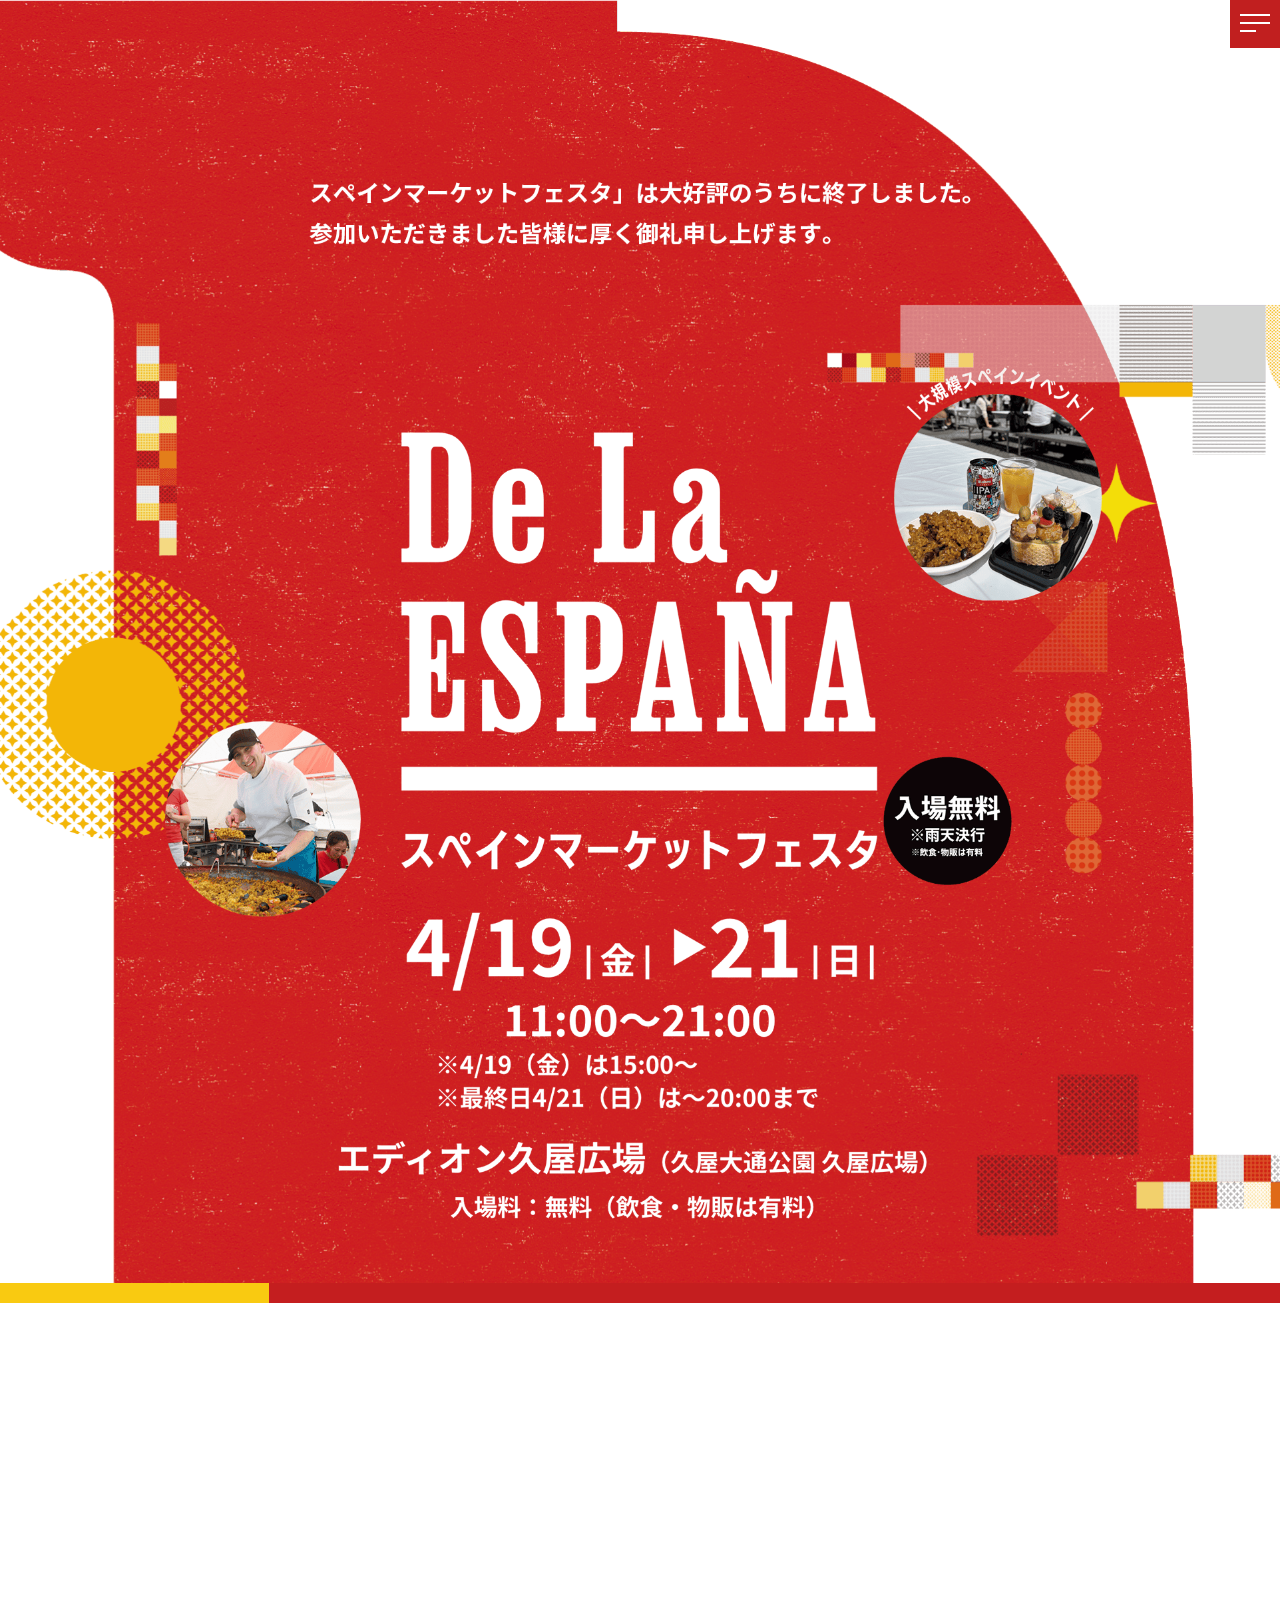
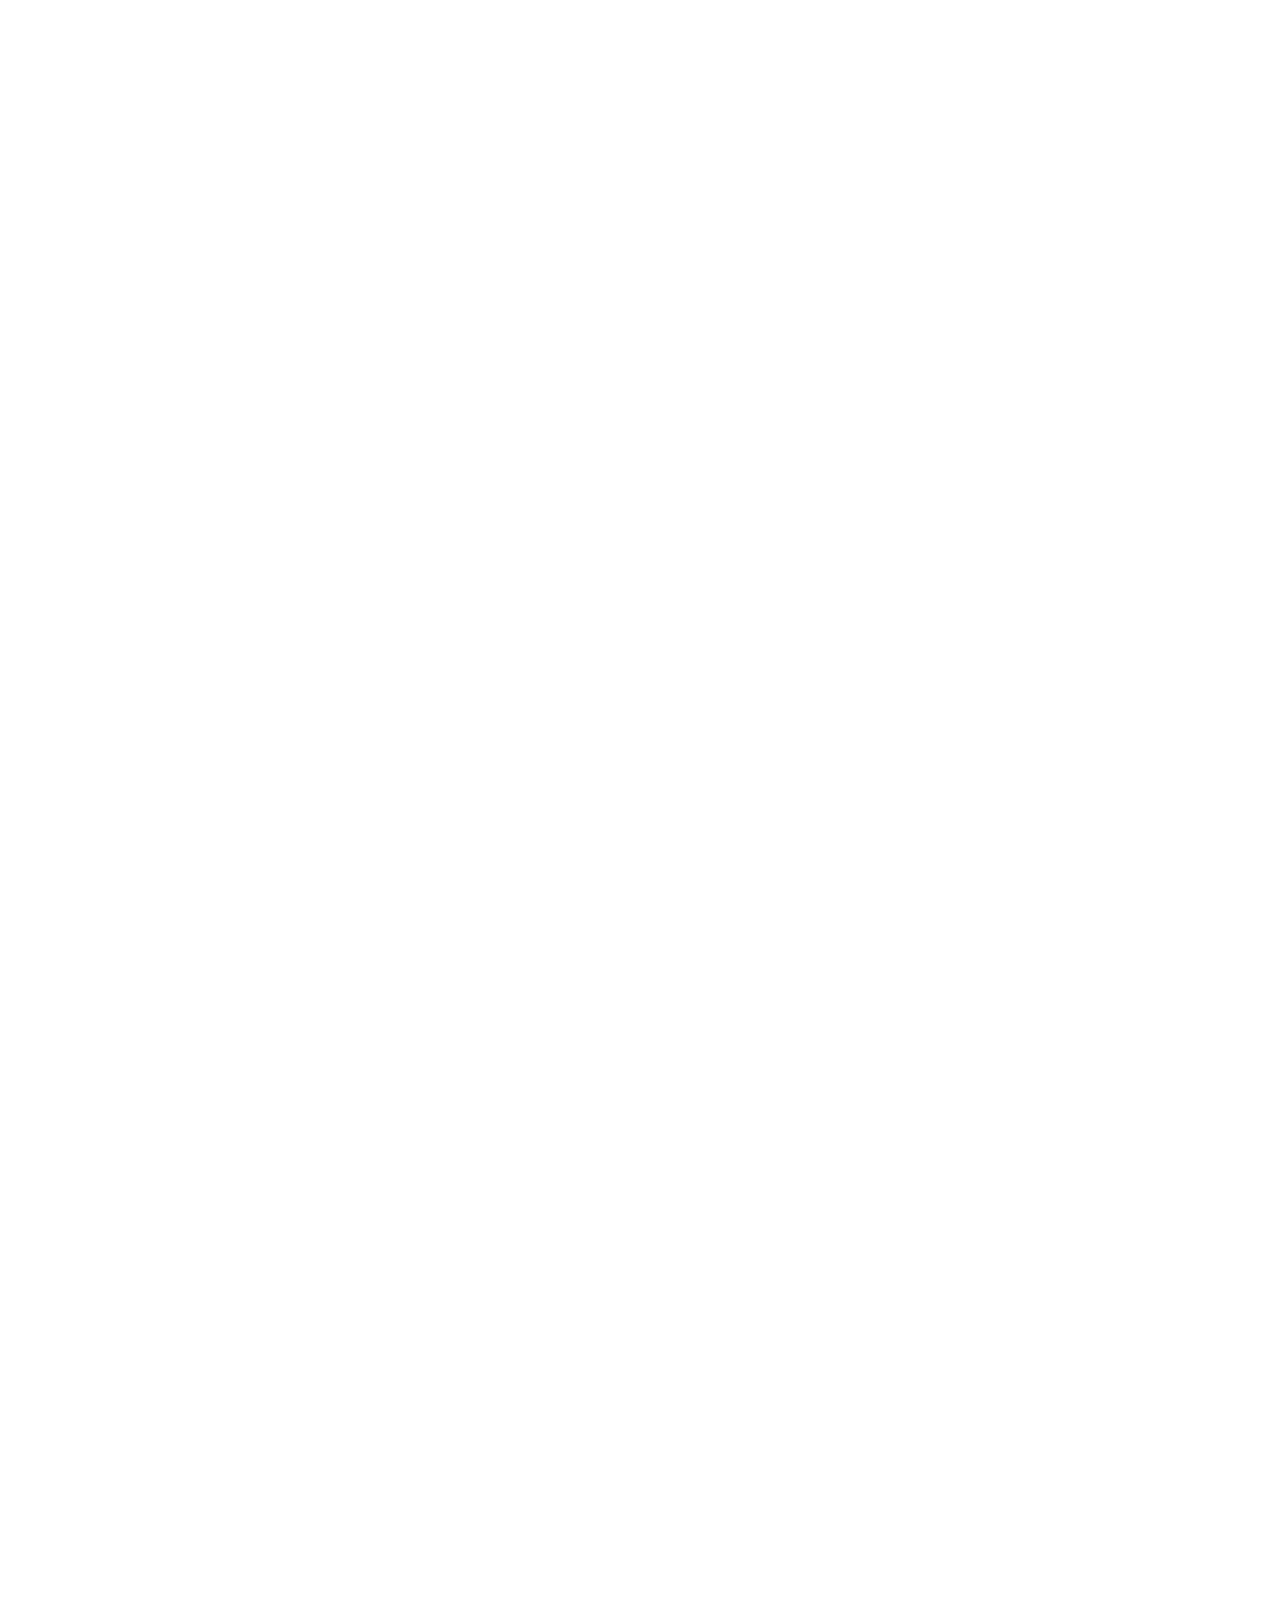
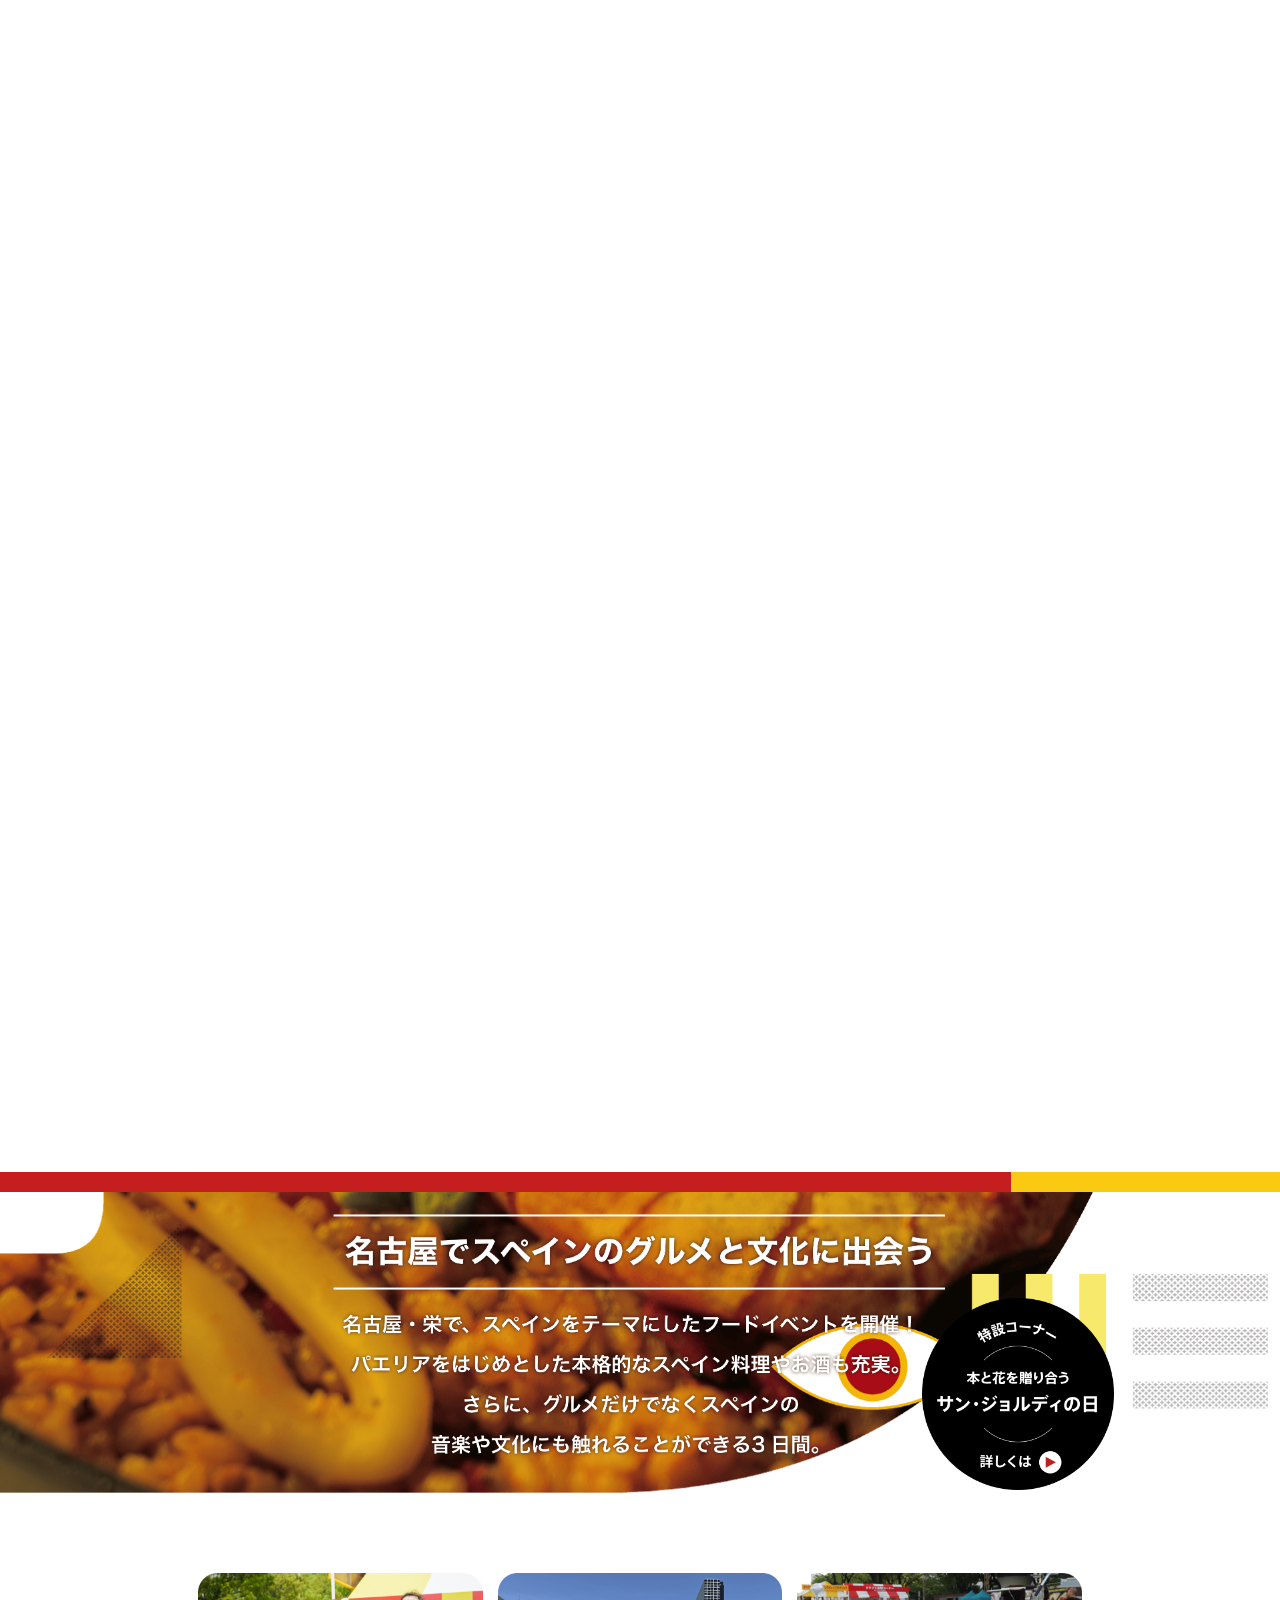
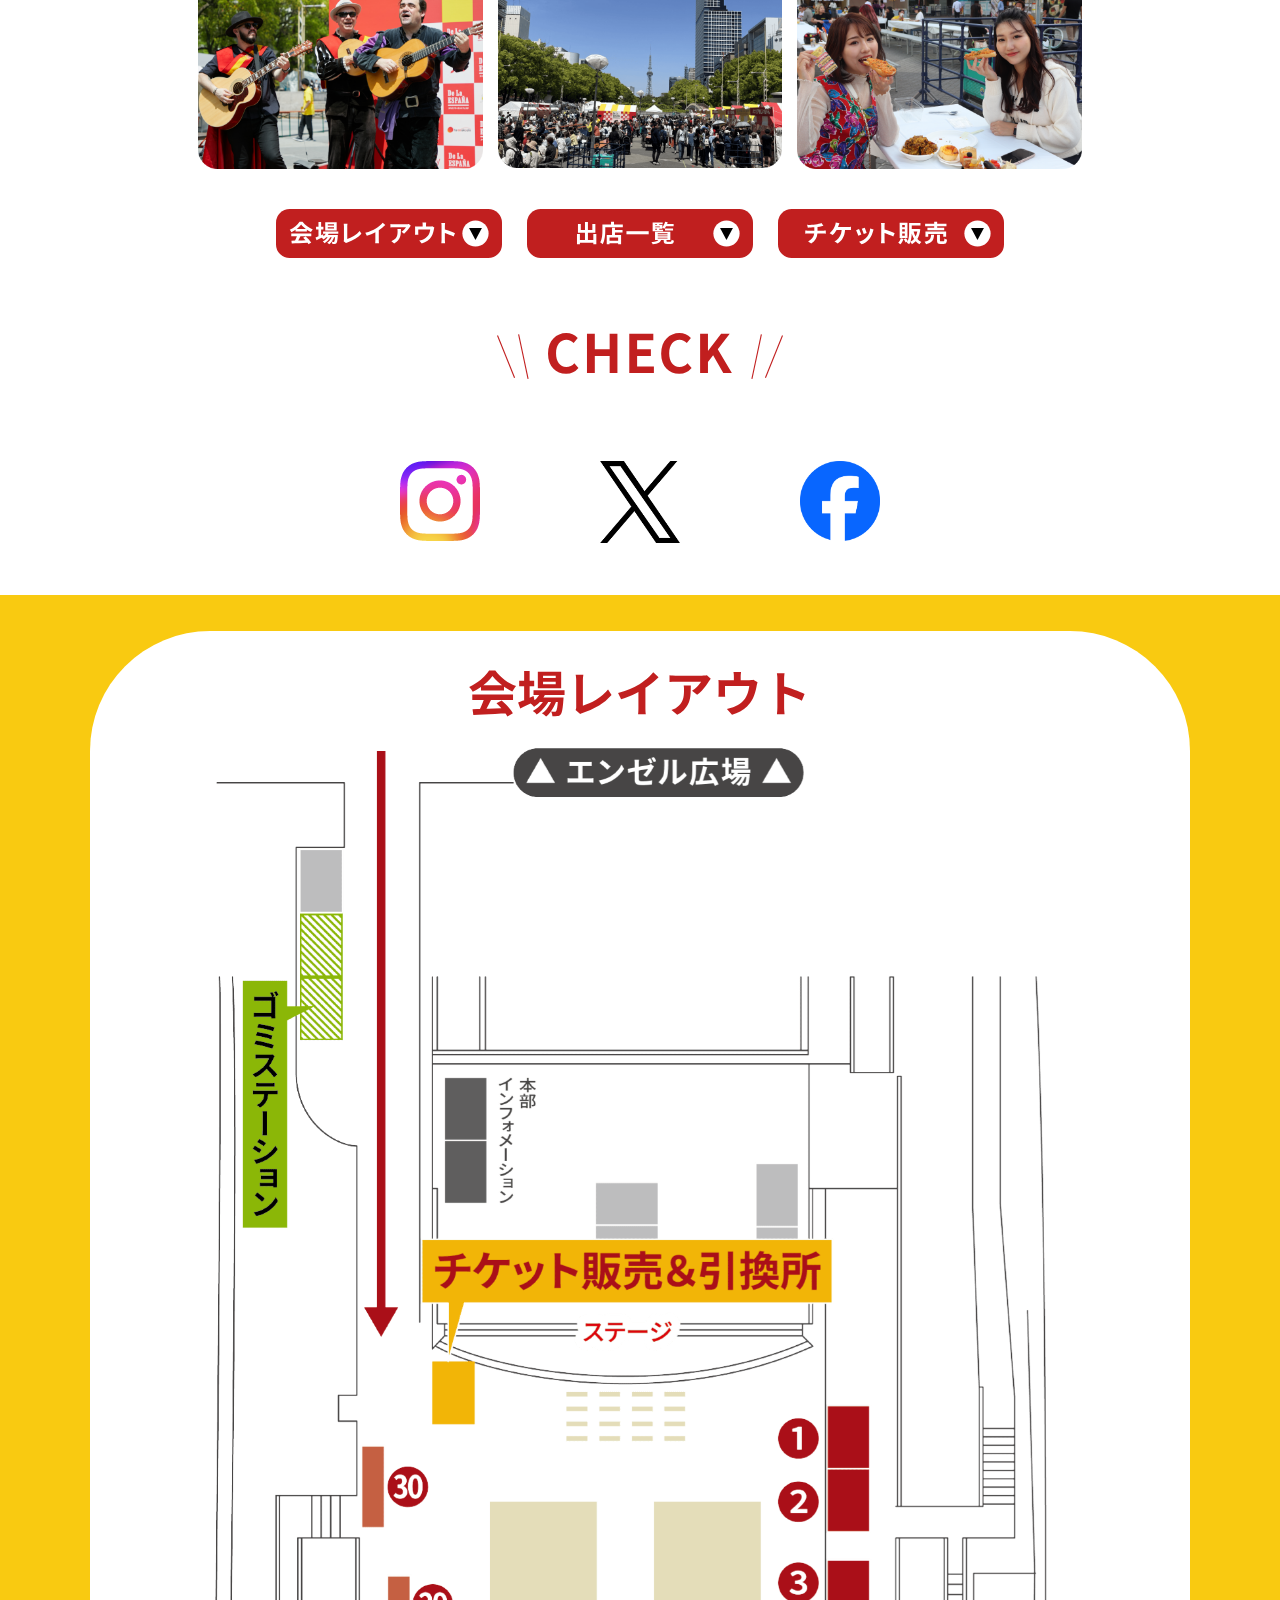
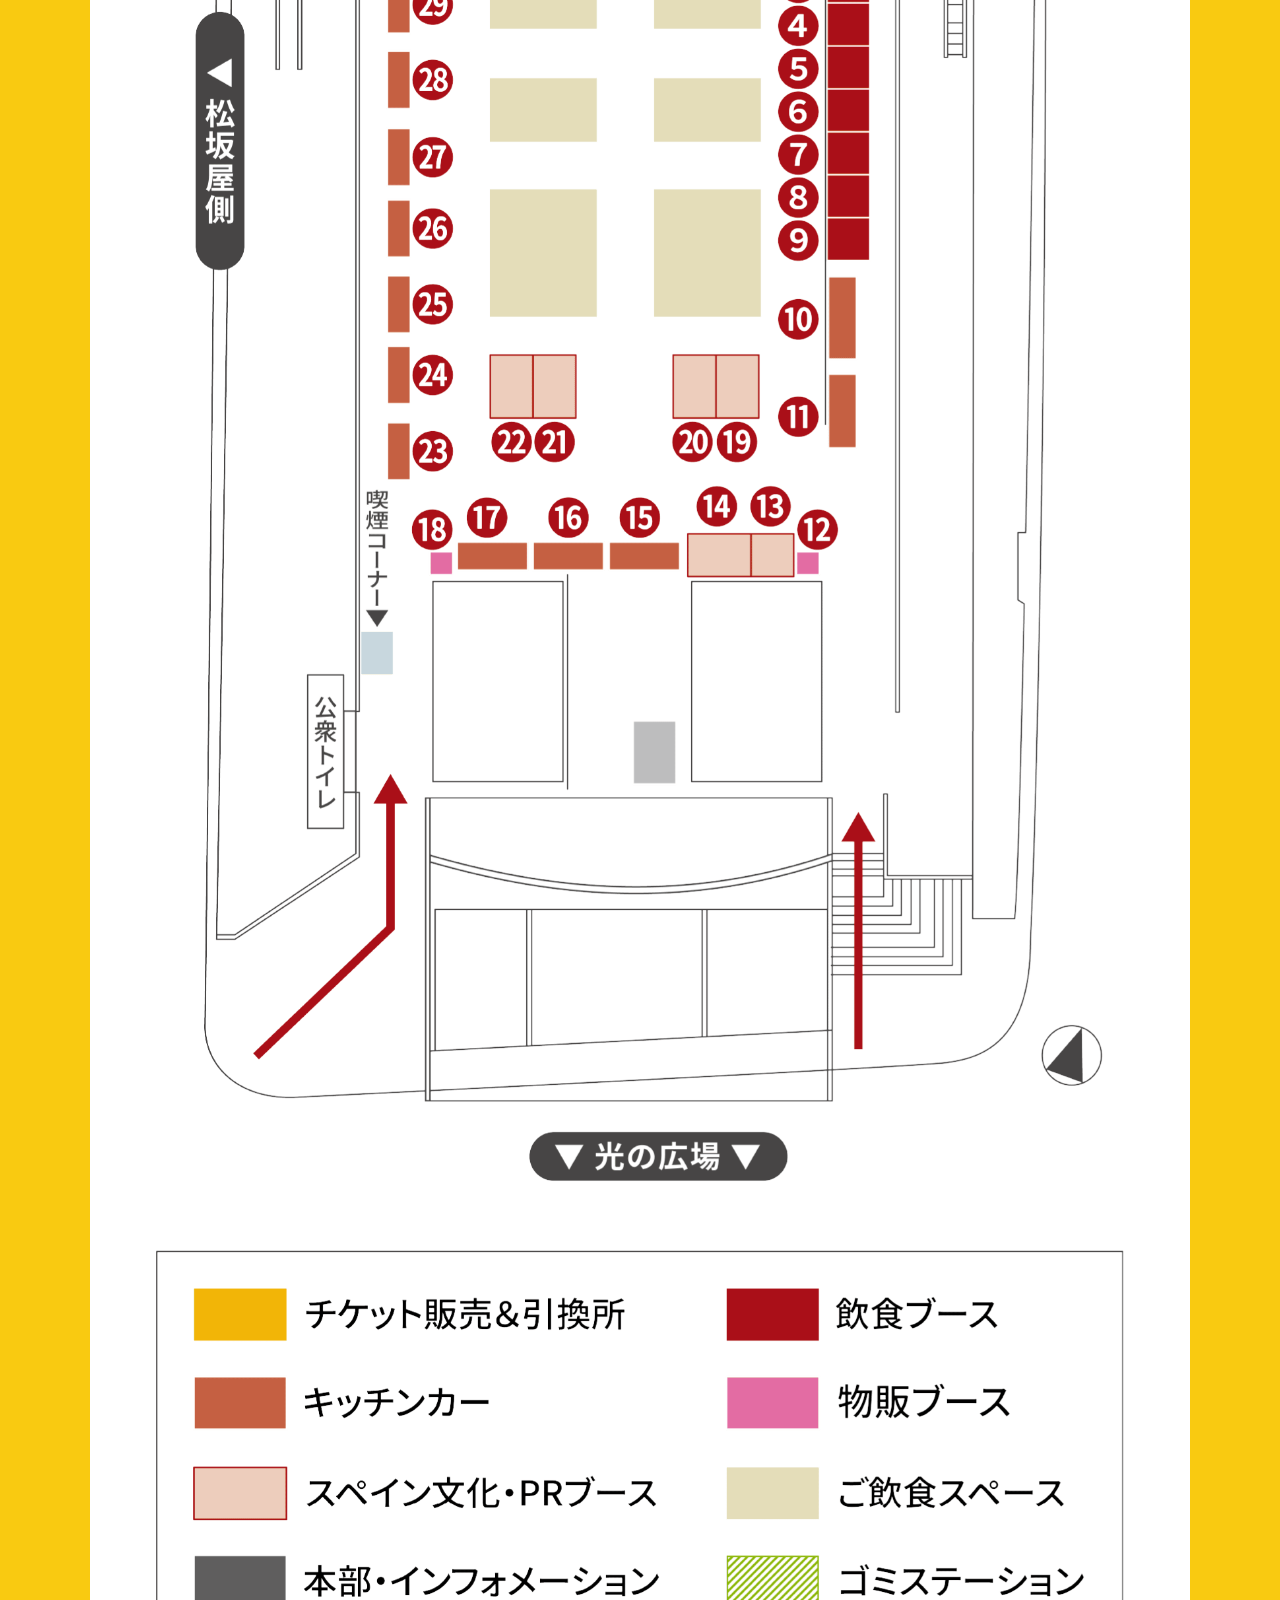
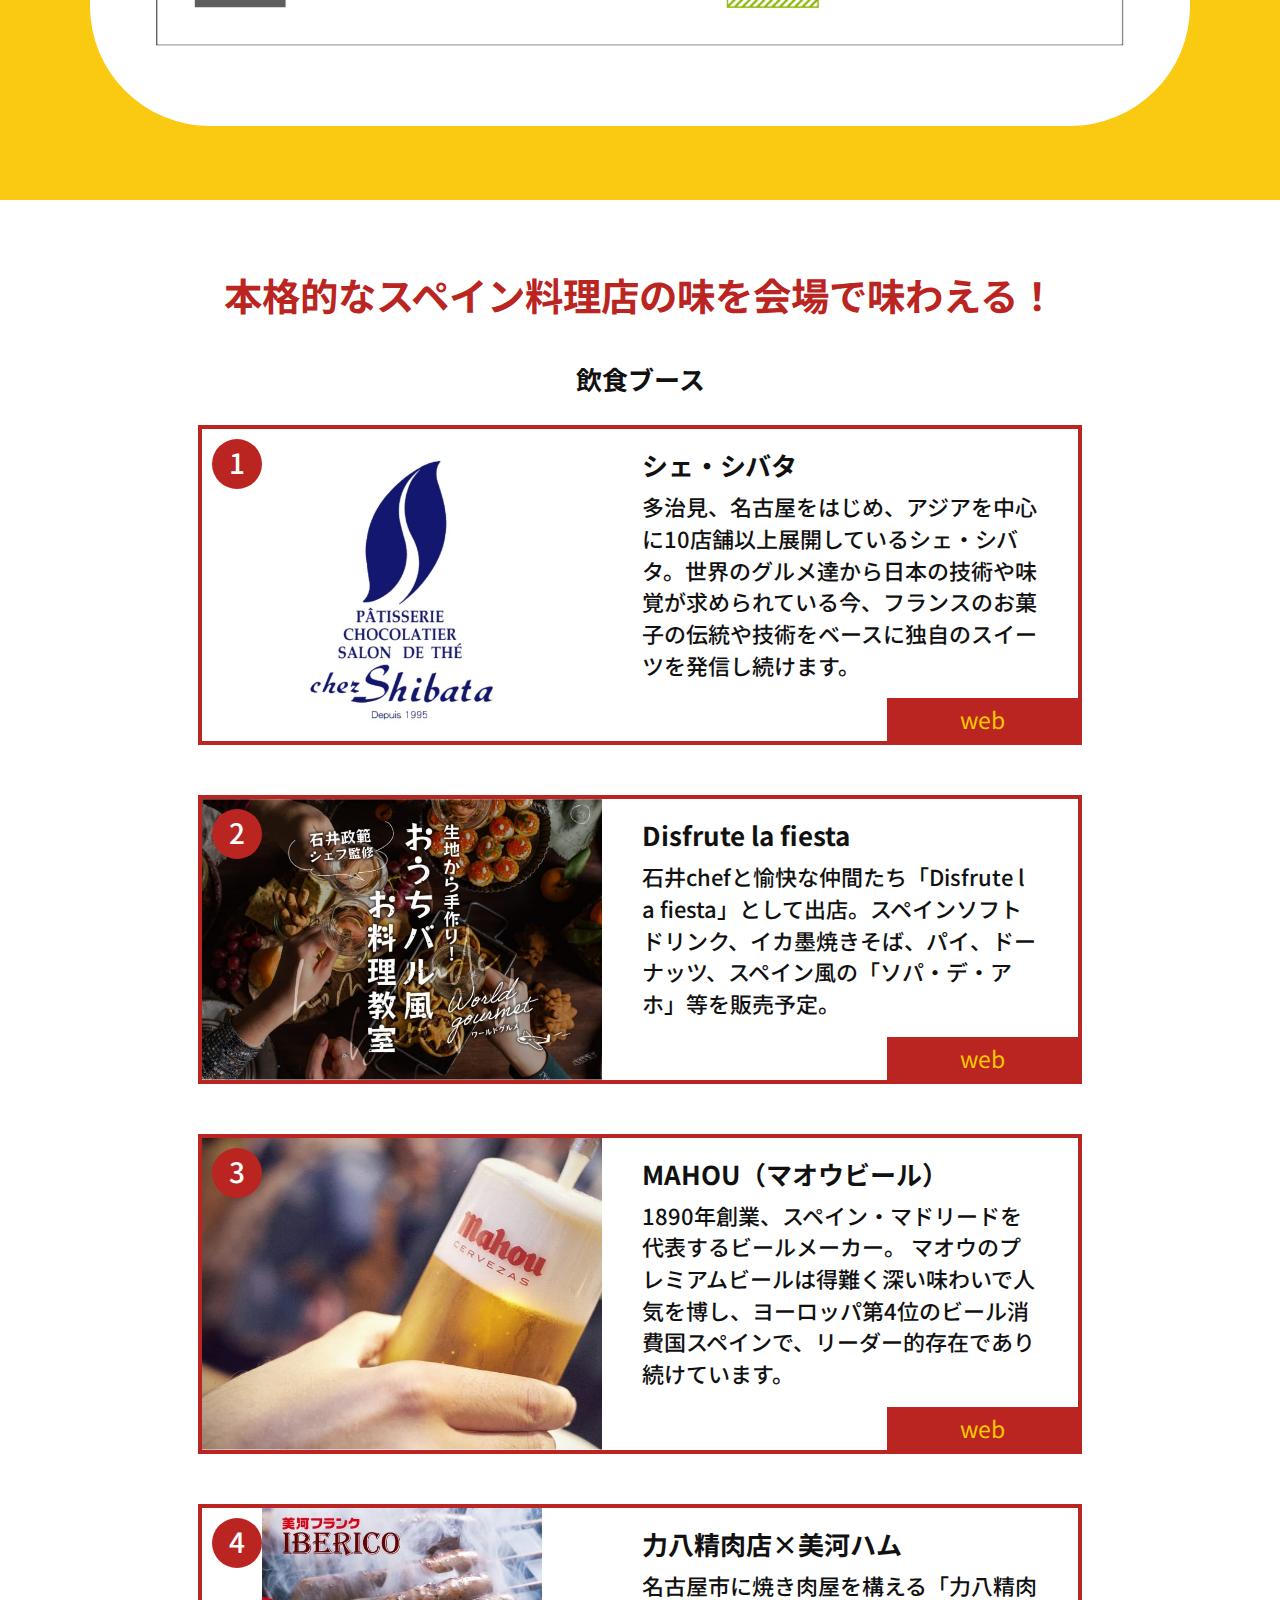
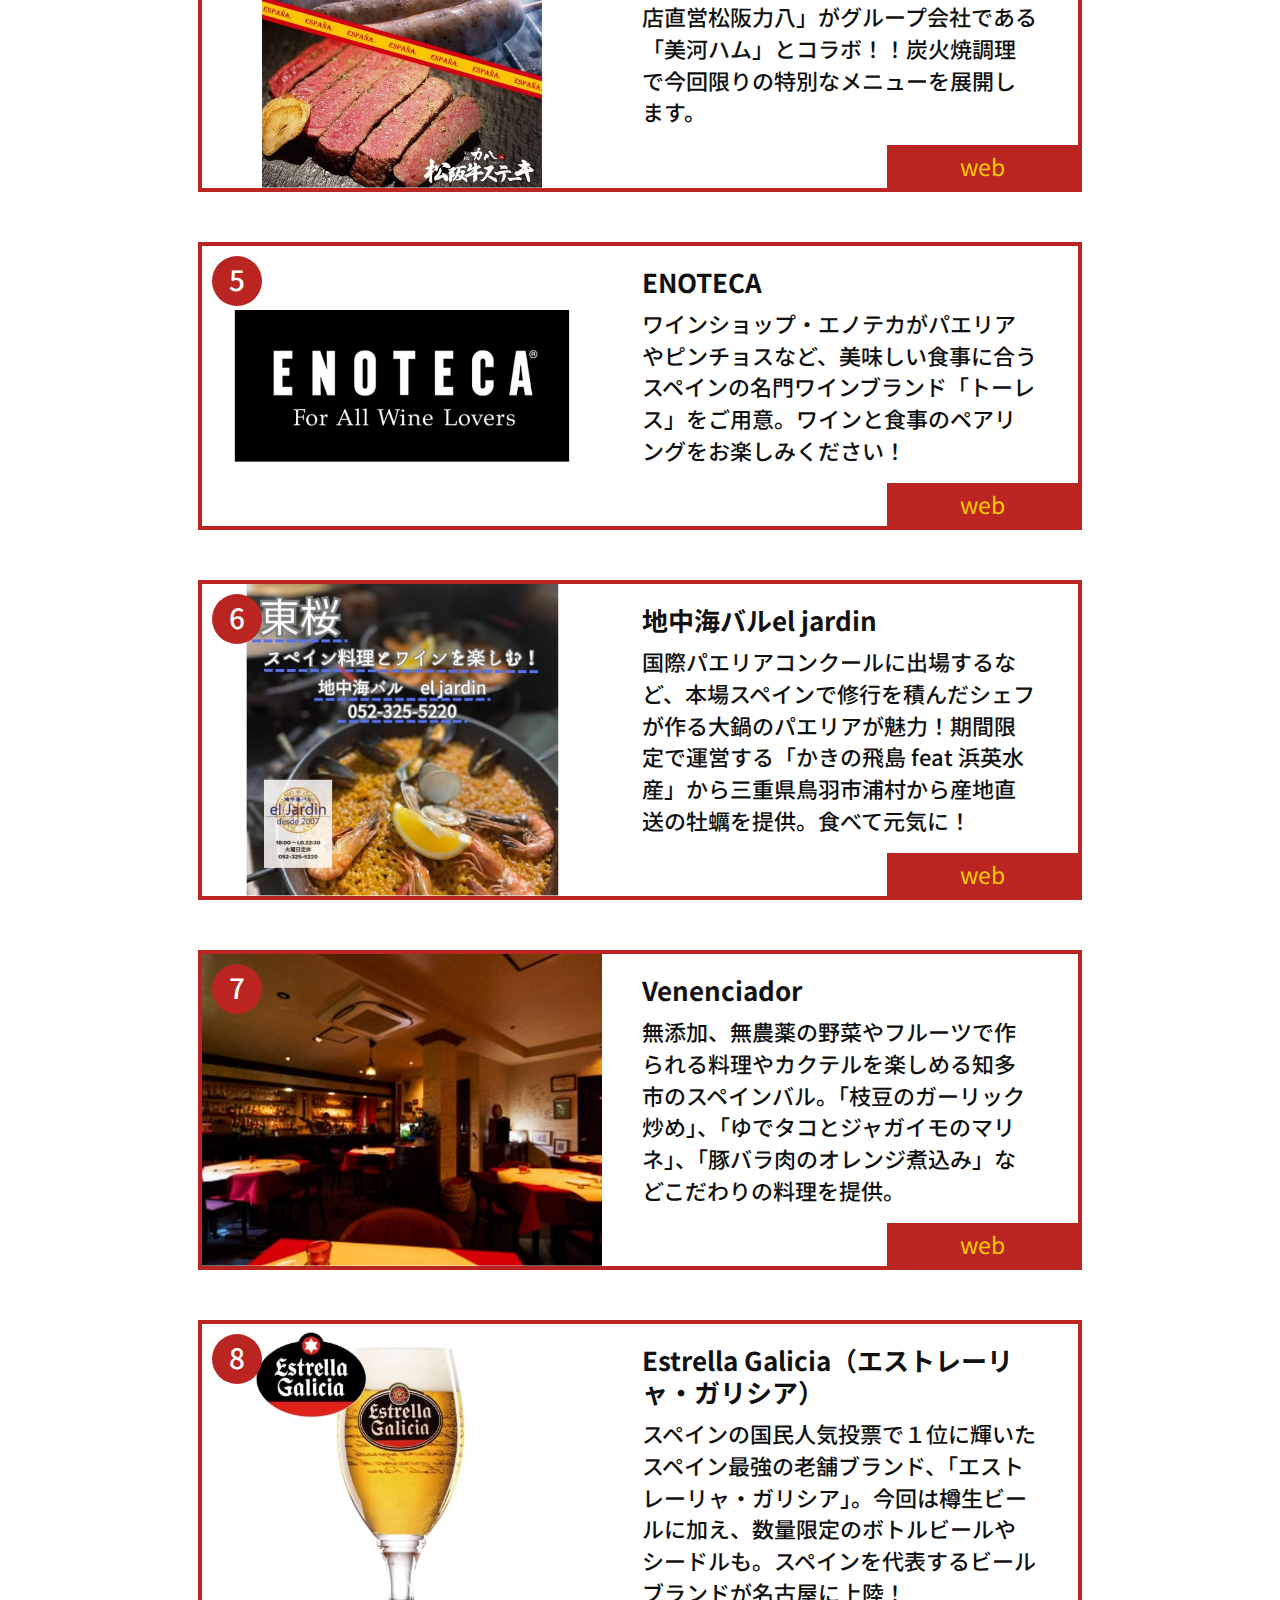
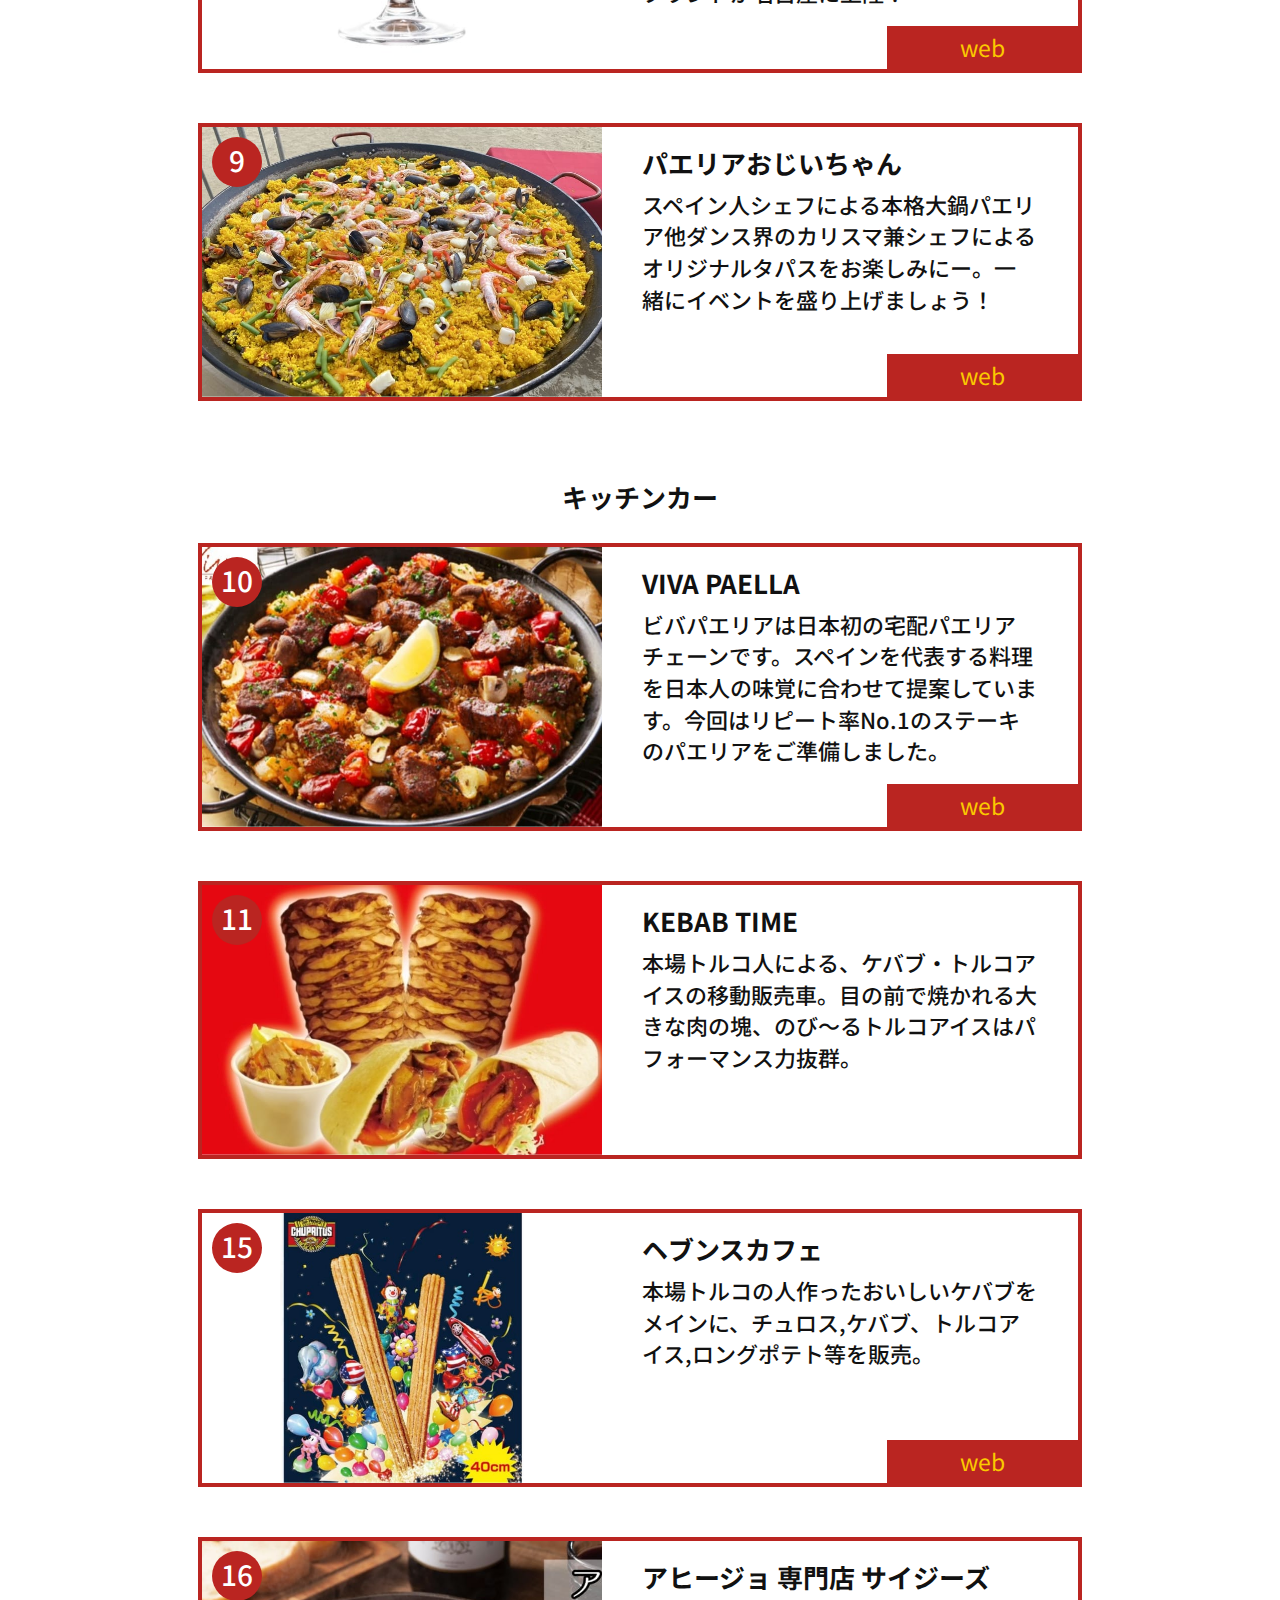
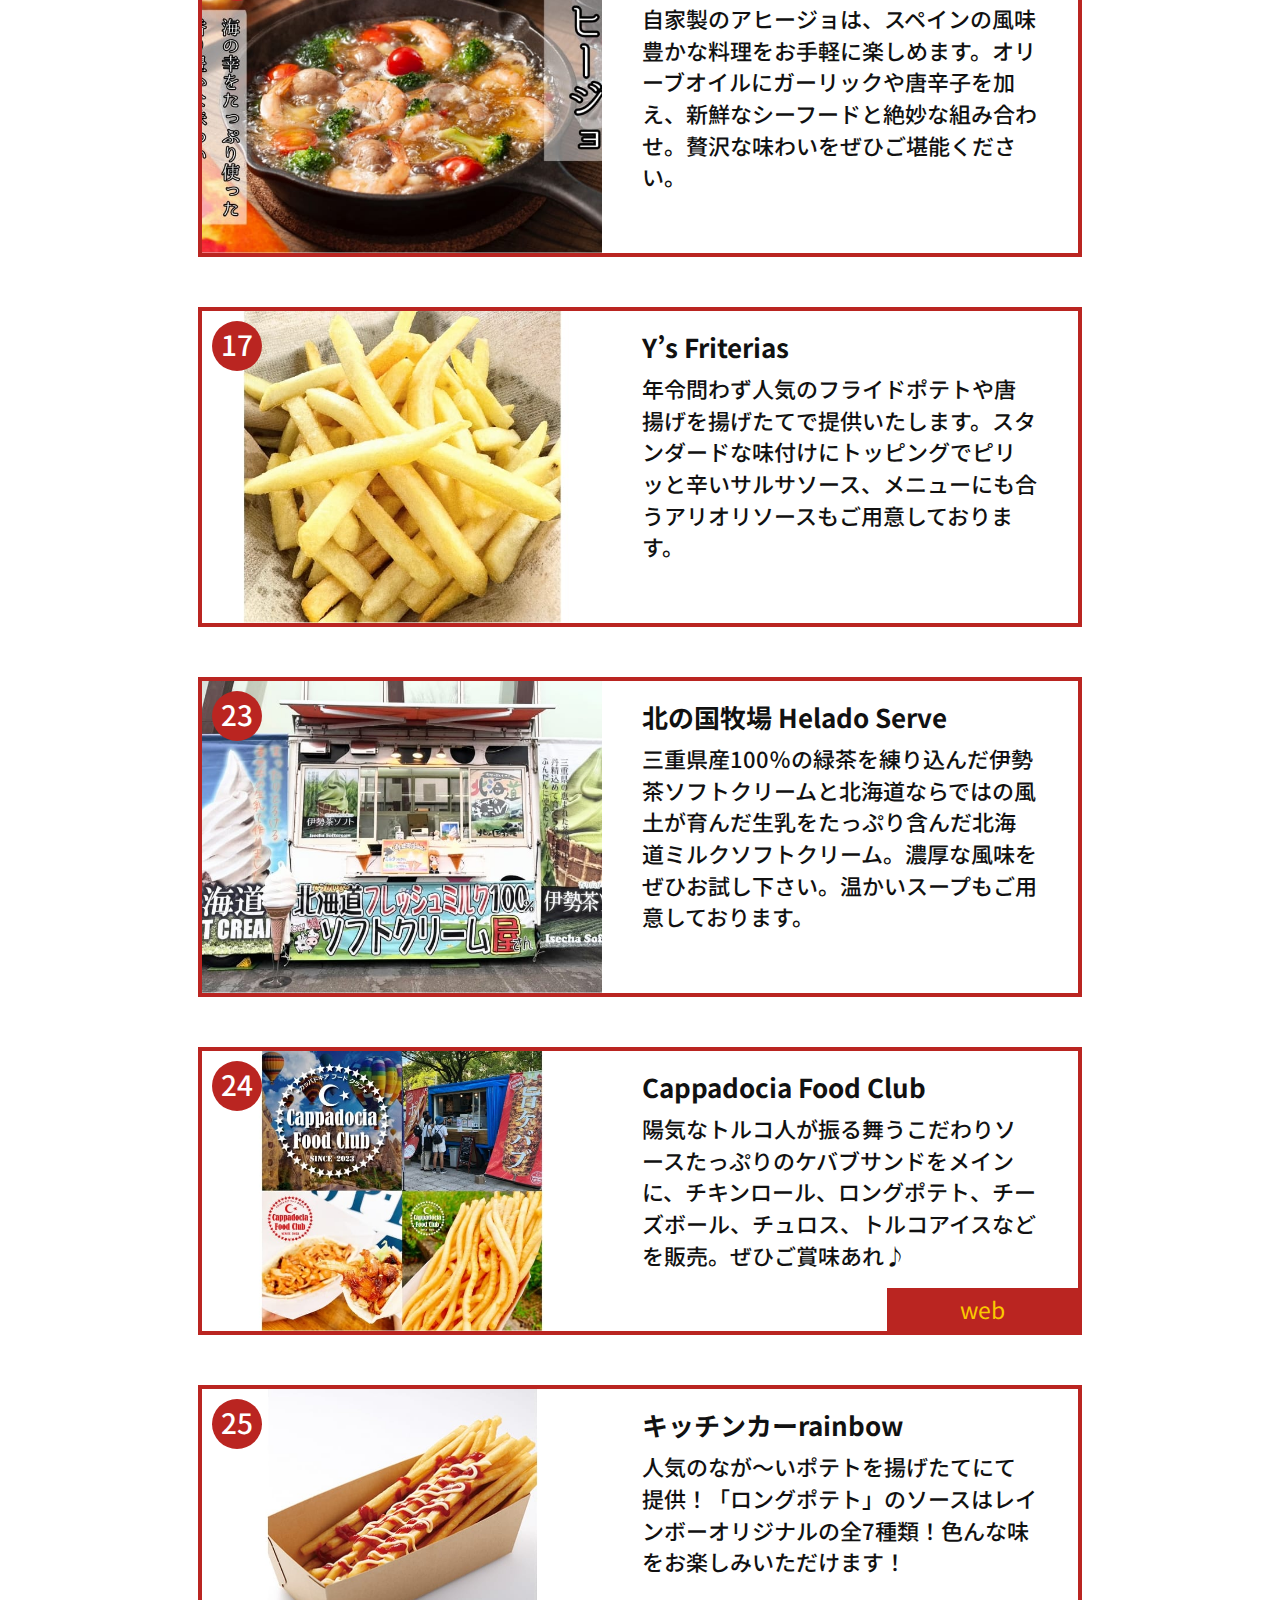
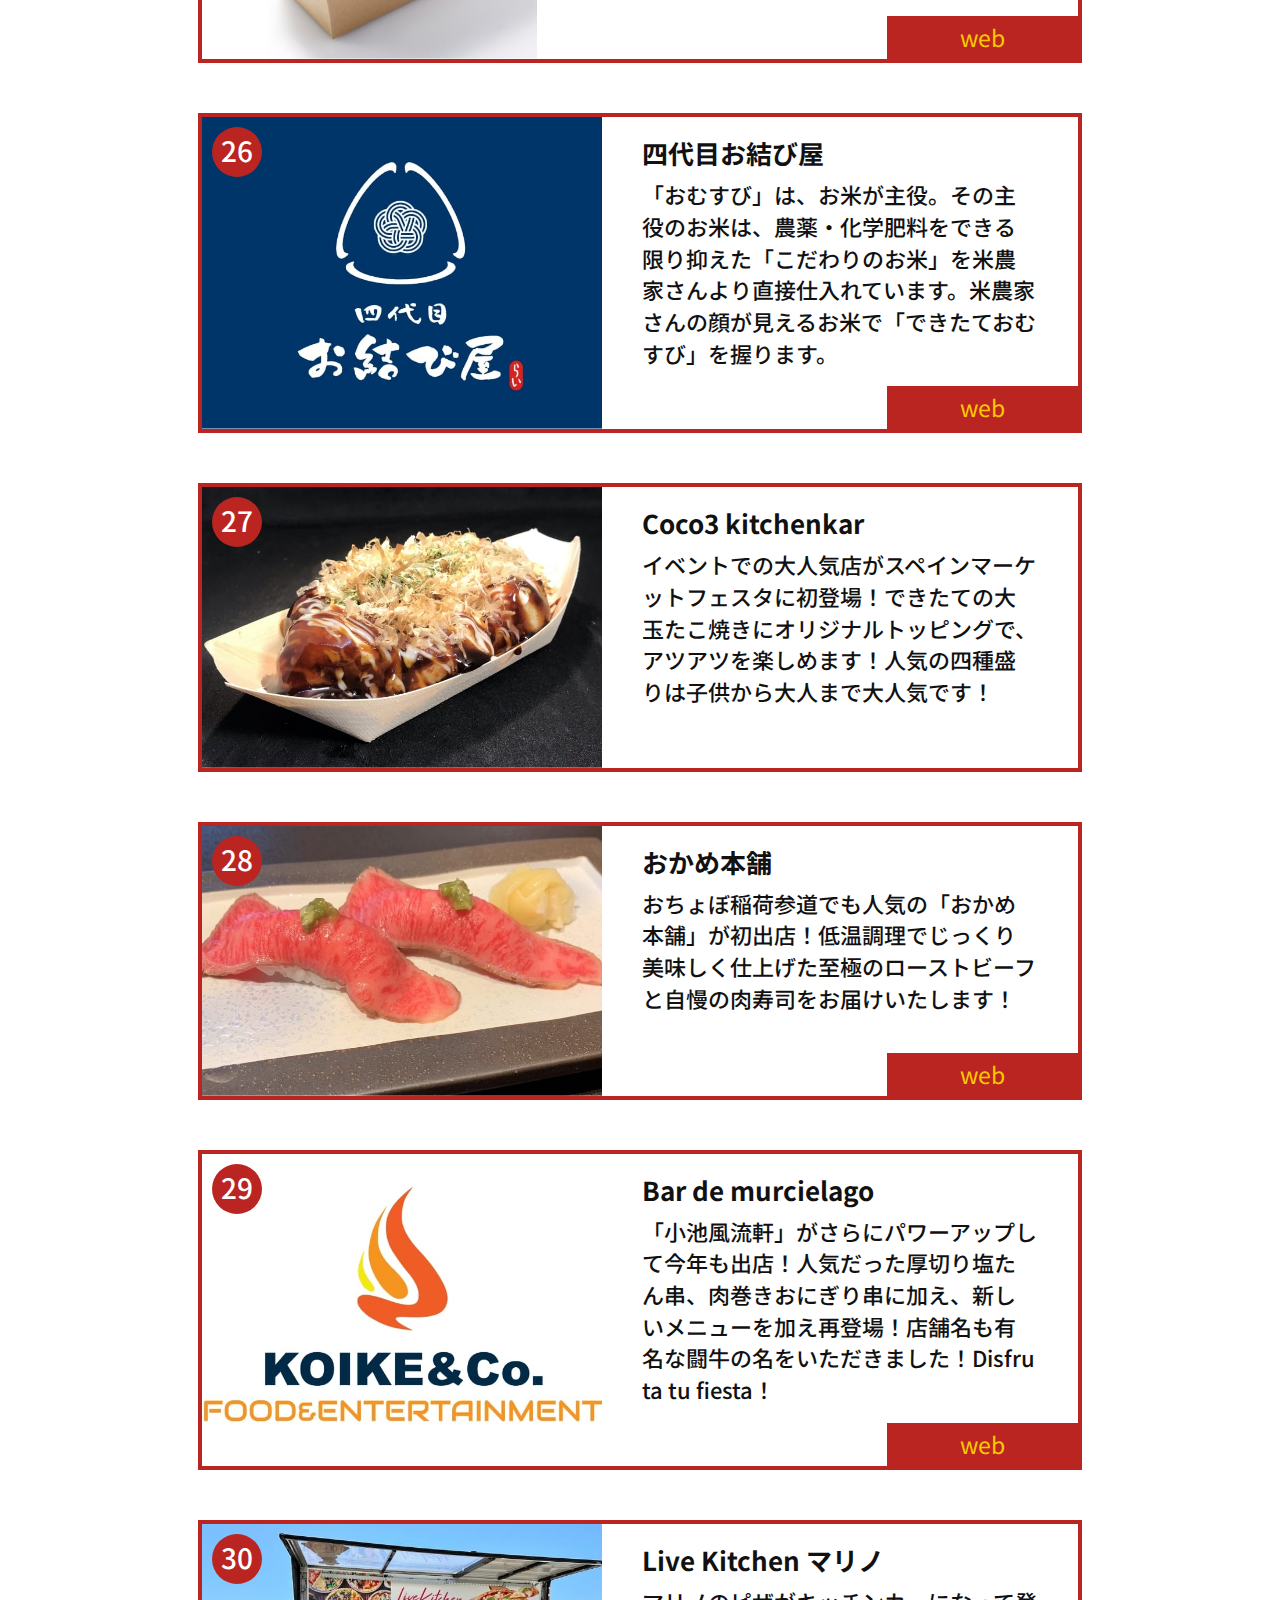
==== commit 131a982f: "メインビジュアル終了コメント追加macbook" ====
--- a/index.html
+++ b/index.html
@@ -77,29 +77,30 @@
         </div>
         </div> -->
         <div class="head-wrap centerwrap">
-        <h1 class="m-img">
-            <div class="hidden-xs hidden-sm"><img src="images/mainimg.png" alt="De La ESPANA スペインマーケットフェスタ 2023/4/20（木）〜23（日） 11:00〜21:00 最終日は4/23（日）は20:00終了 会場：エディオン久屋広場（久屋大通公園 久屋広場）"></div>
-            <div class="hidden-md"><img src="images/mainimg_sp.png" alt="De La ESPANA スペインマーケットフェスタ 2023/4/20（木）〜23（日） 11:00〜21:00 最終日は4/23（日）は20:00終了 会場：エディオン久屋広場（久屋大通公園 久屋広場）"></div>
-        </h1>
-        <div class="m-img__video">
-            <span class="line line__left--yellow"></span>
-            <video width="100vw" height="240" autoplay muted loop>
-                <source src="/video/video.mp4" type="video/mp4">
-                <source src="movie.ogg" type="video/ogg">
-            </video>
-            <span class="line line__right--yellow"></span>
-        </div>
-        <div class="m-img__bottom">
-            <img src="images/mainimg_bottom.png" alt="名古屋でスペインのグルメと文化に出会う 名古屋・栄で、スペインをテーマにしたフードイベントを開催！パエリアをはじめとした本格的なスペイン料理やお酒も充実。さらに、グルメだけでなくスペインの音楽や文化にも触れることができる3日間。" class="pc">
-            <img src="images/mainimg_bottom_sp.png" alt="名古屋でスペインのグルメと文化に出会う 名古屋・栄で、スペインをテーマにしたフードイベントを開催！パエリアをはじめとした本格的なスペイン料理やお酒も充実。さらに、グルメだけでなくスペインの音楽や文化にも触れることができる3日間。" class="sp">
-            <a href="https://www.shinto-tsushin.co.jp/santjordi/" target="_blank" class="flt_btn"><img src="images/special_btn.png" alt="" class="pc"><img src="images/special_btn_sp.png" alt="" class="sp"></a>
-        </div>
-        <!-- <div class="ex-btn">
-            <a href="https://www.shinto-tsushin.co.jp/santjordi/" target="_blank" class="trans">
-            <span class="hidden-xs hidden-sm"><img src="images/ex_bnr.svg" alt="サン・ジョルディの日"></span>
-            <span class="hidden-md"><img src="images/ex_bnr_sp.png" alt="サン・ジョルディの日"></span>
-            </a>
-        </div> -->
+
+          <h1 class="m-img">
+              <div class="hidden-xs hidden-sm"><img src="images/mainimg.png" alt="De La ESPANA スペインマーケットフェスタ 2023/4/20（木）〜23（日） 11:00〜21:00 最終日は4/23（日）は20:00終了 会場：エディオン久屋広場（久屋大通公園 久屋広場）"></div>
+              <div class="hidden-md"><img src="images/mainimg_sp.png" alt="De La ESPANA スペインマーケットフェスタ 2023/4/20（木）〜23（日） 11:00〜21:00 最終日は4/23（日）は20:00終了 会場：エディオン久屋広場（久屋大通公園 久屋広場）"></div>
+          </h1>
+          <div class="m-img__video">
+              <span class="line line__left--yellow"></span>
+              <video width="100vw" height="240" autoplay muted loop>
+                  <source src="/video/video.mp4" type="video/mp4">
+                  <source src="movie.ogg" type="video/ogg">
+              </video>
+              <span class="line line__right--yellow"></span>
+          </div>
+          <div class="m-img__bottom">
+              <img src="images/mainimg_bottom.png" alt="名古屋でスペインのグルメと文化に出会う 名古屋・栄で、スペインをテーマにしたフードイベントを開催！パエリアをはじめとした本格的なスペイン料理やお酒も充実。さらに、グルメだけでなくスペインの音楽や文化にも触れることができる3日間。" class="pc">
+              <img src="images/mainimg_bottom_sp.png" alt="名古屋でスペインのグルメと文化に出会う 名古屋・栄で、スペインをテーマにしたフードイベントを開催！パエリアをはじめとした本格的なスペイン料理やお酒も充実。さらに、グルメだけでなくスペインの音楽や文化にも触れることができる3日間。" class="sp">
+              <a href="https://www.shinto-tsushin.co.jp/santjordi/" target="_blank" class="flt_btn"><img src="images/special_btn.png" alt="" class="pc"><img src="images/special_btn_sp.png" alt="" class="sp"></a>
+          </div>
+          <!-- <div class="ex-btn">
+              <a href="https://www.shinto-tsushin.co.jp/santjordi/" target="_blank" class="trans">
+              <span class="hidden-xs hidden-sm"><img src="images/ex_bnr.svg" alt="サン・ジョルディの日"></span>
+              <span class="hidden-md"><img src="images/ex_bnr_sp.png" alt="サン・ジョルディの日"></span>
+              </a>
+          </div> -->
         </div>
 
         <div class="head-wrap__eventImg">
